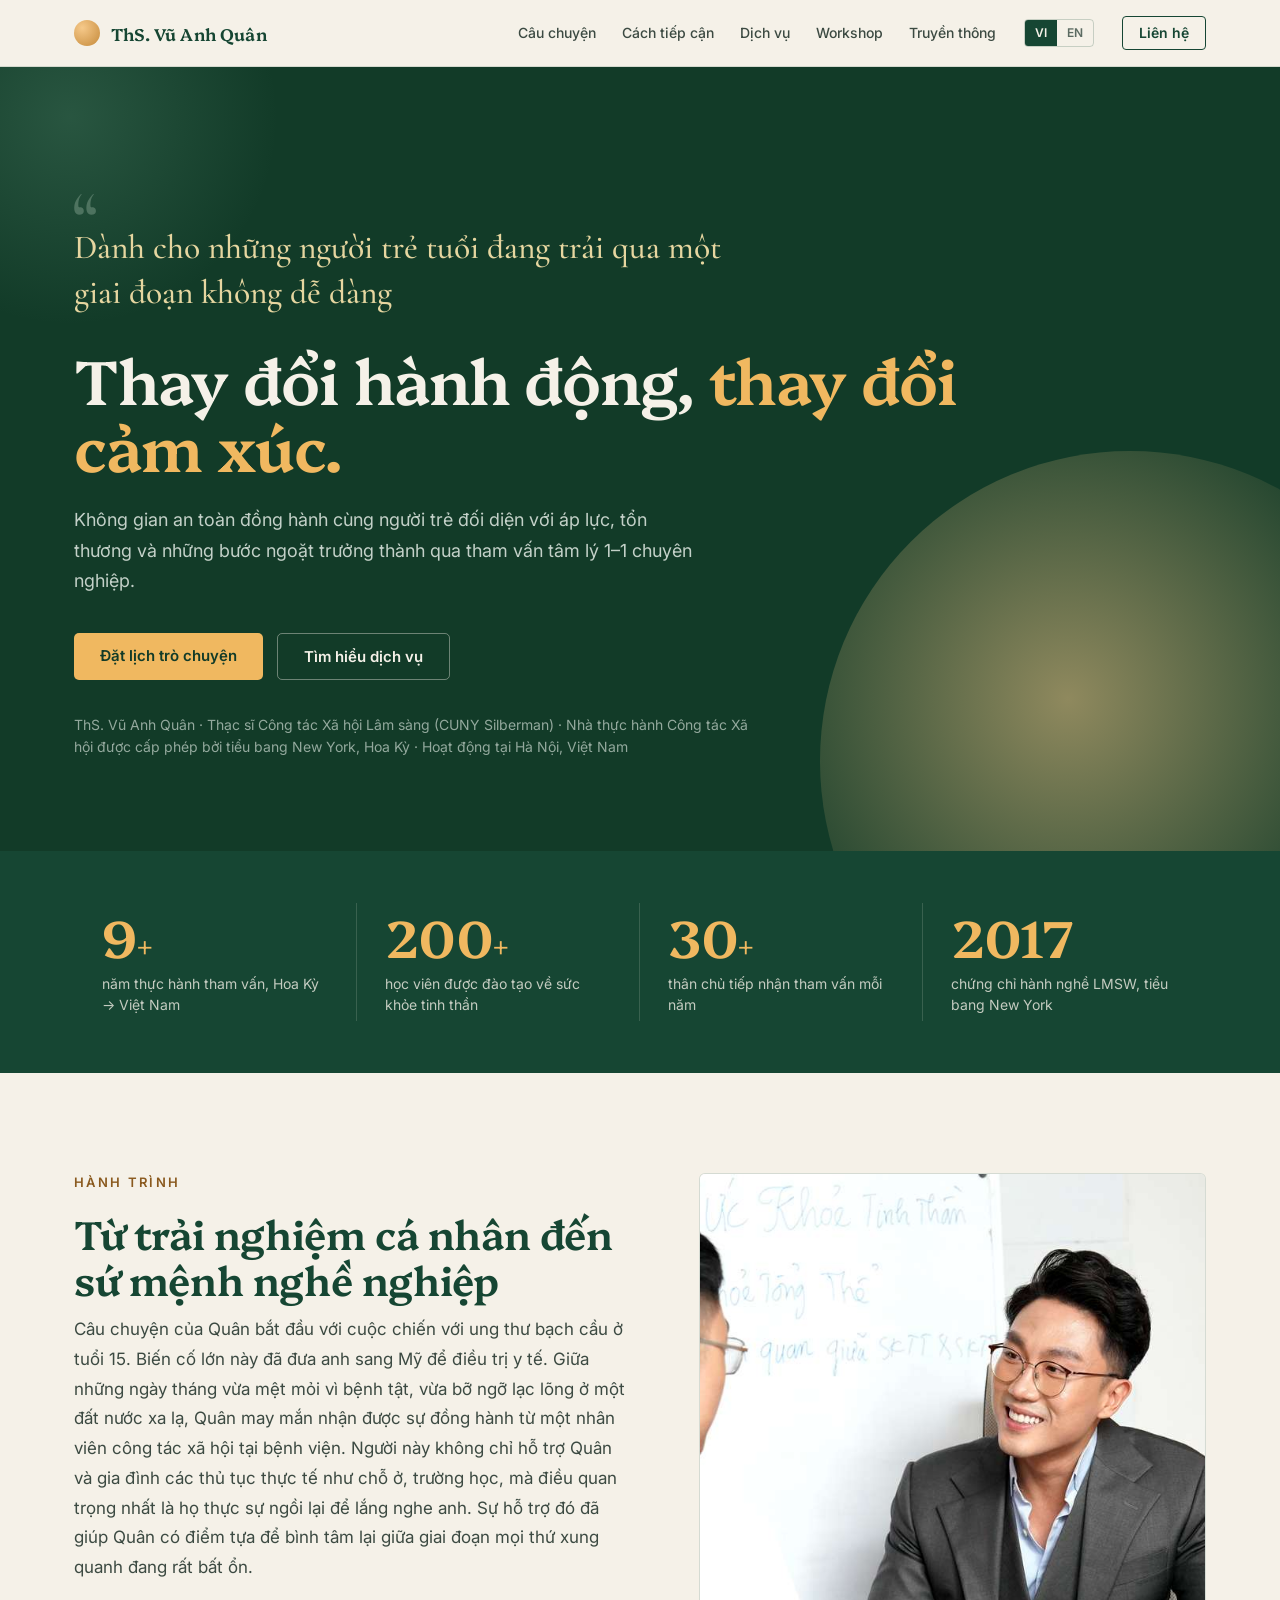
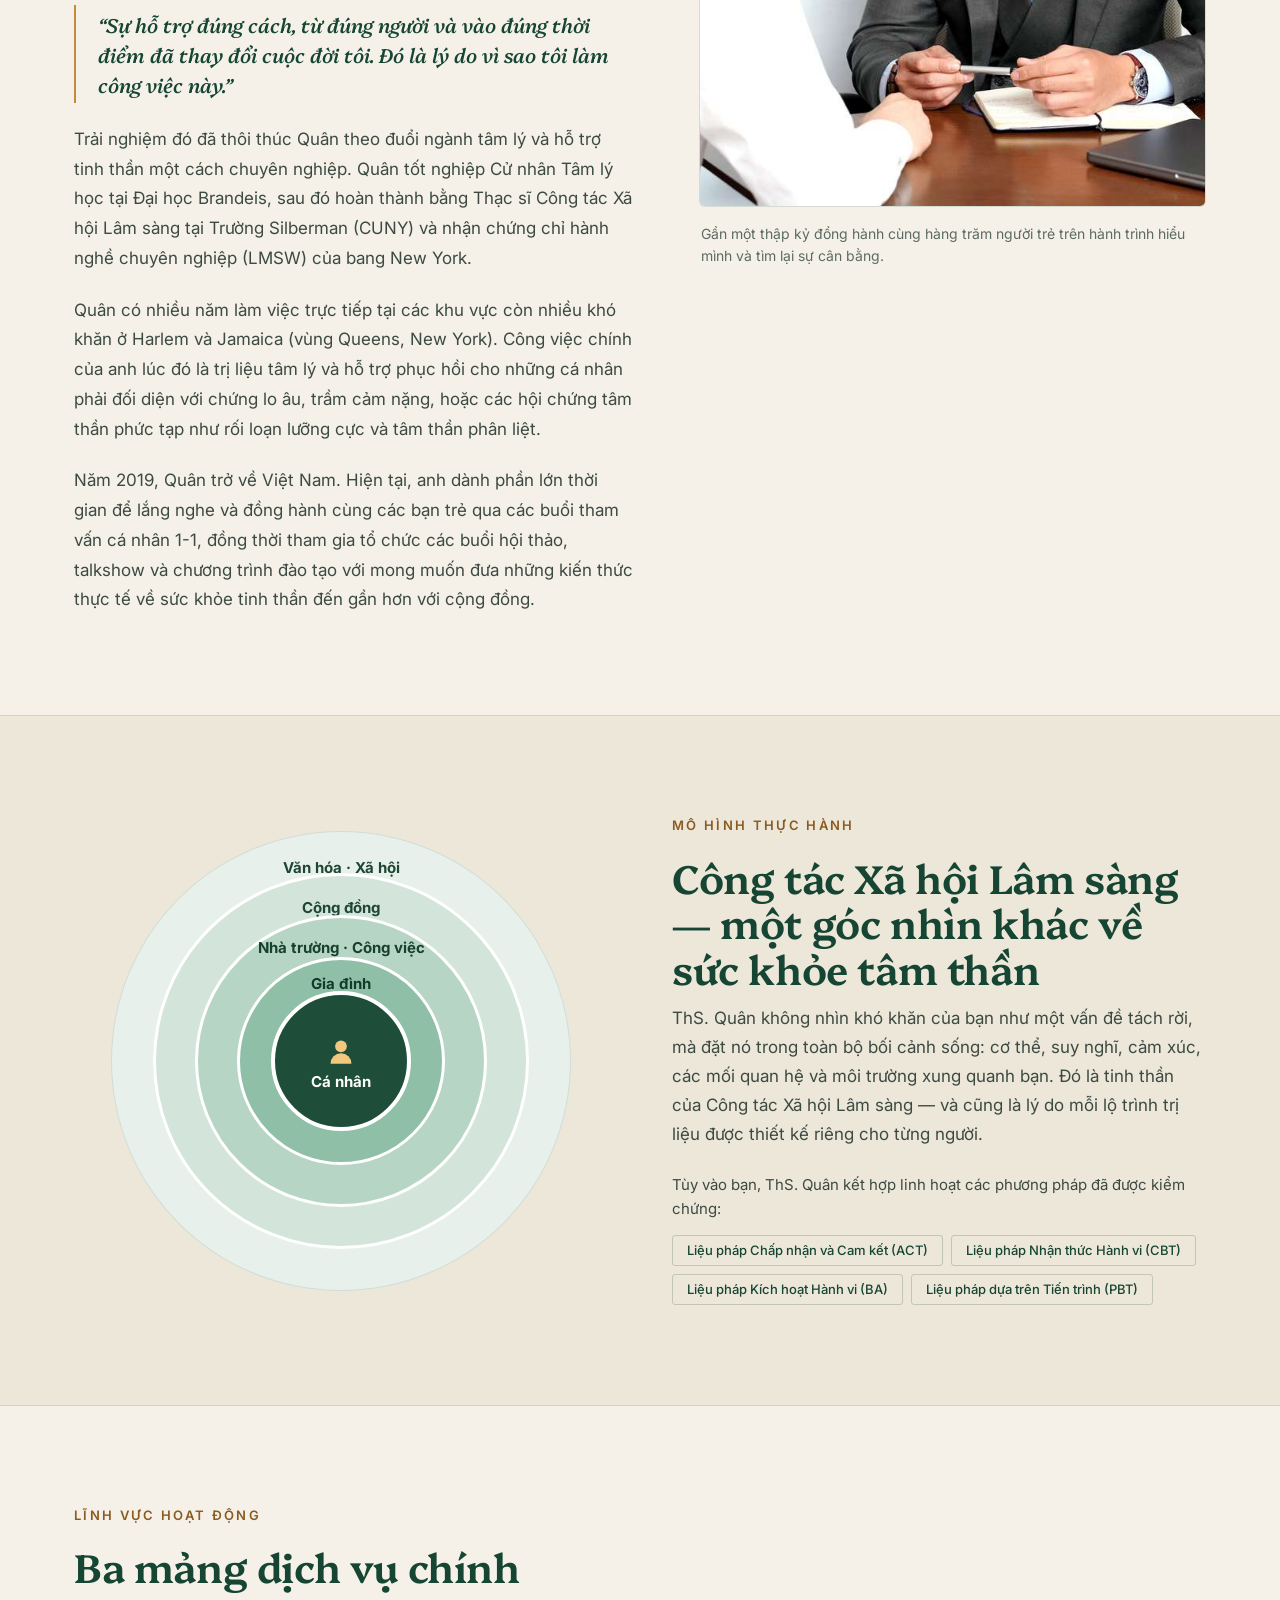
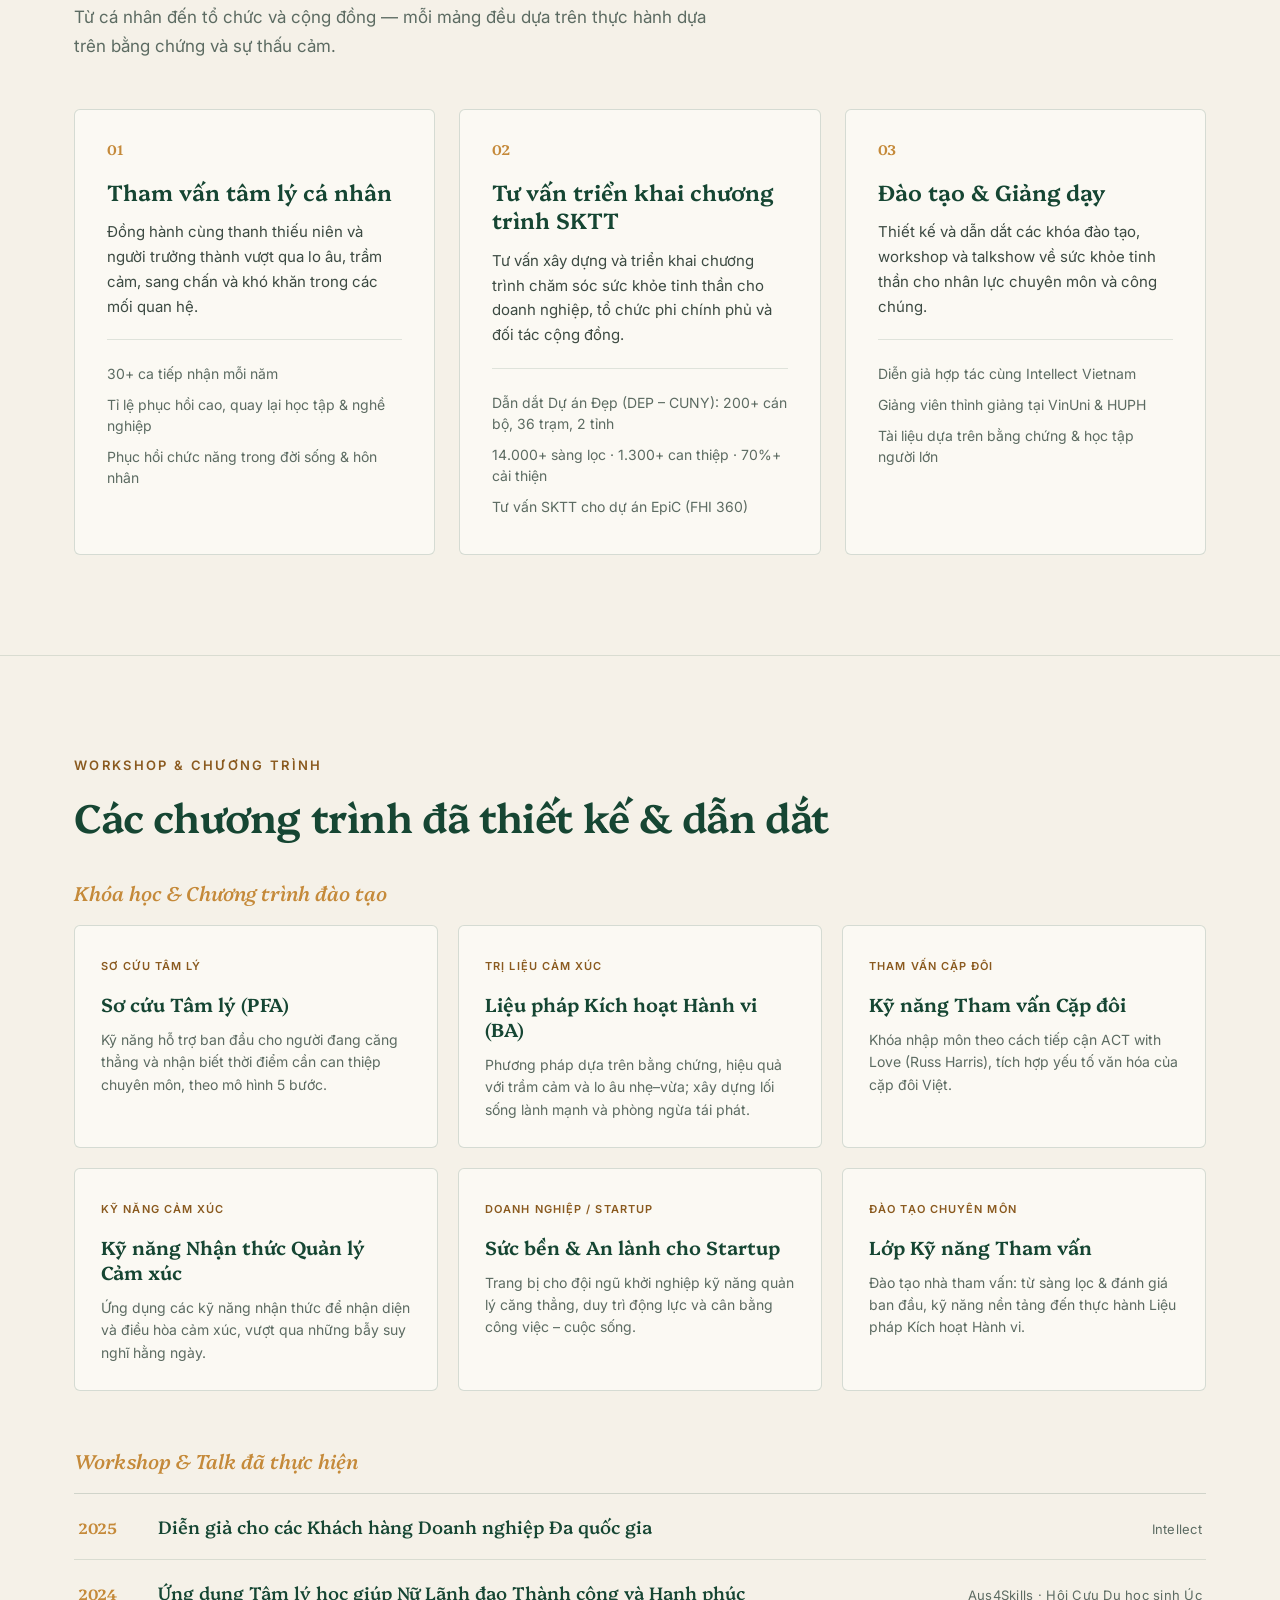
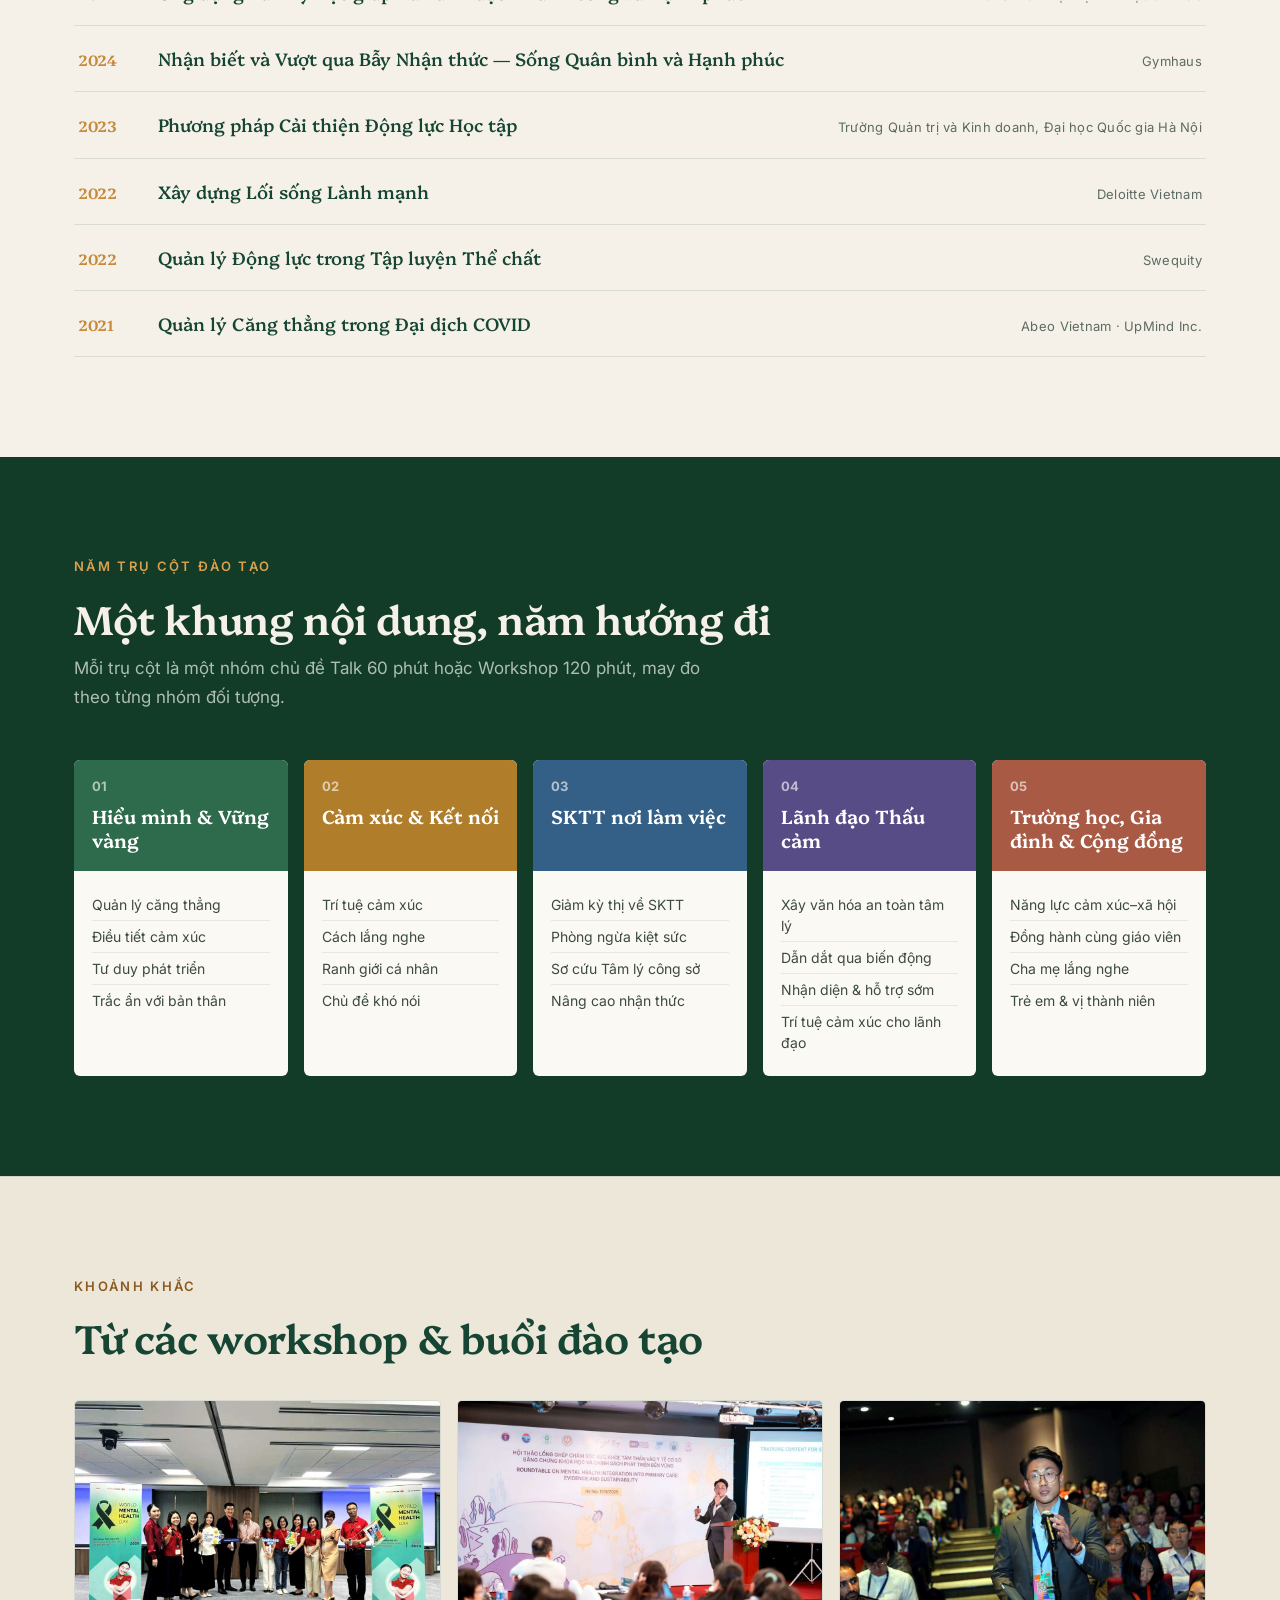
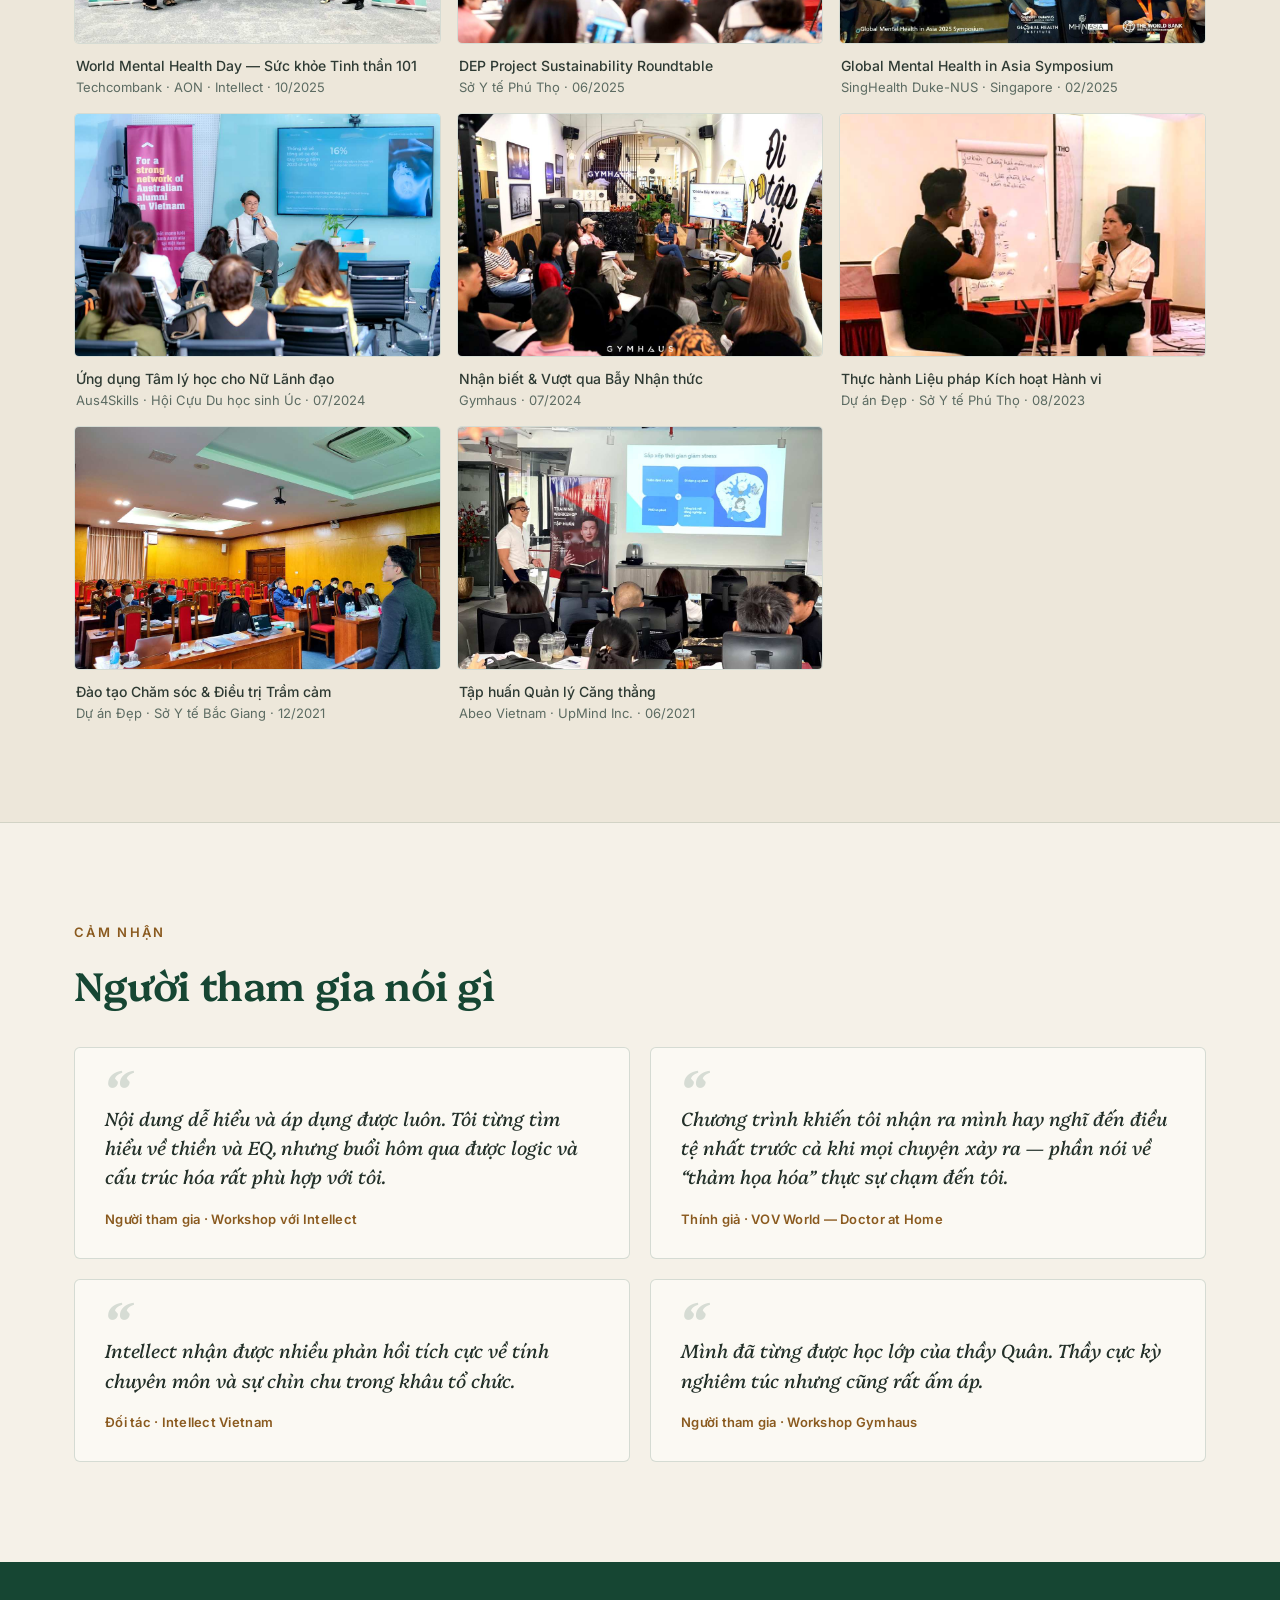
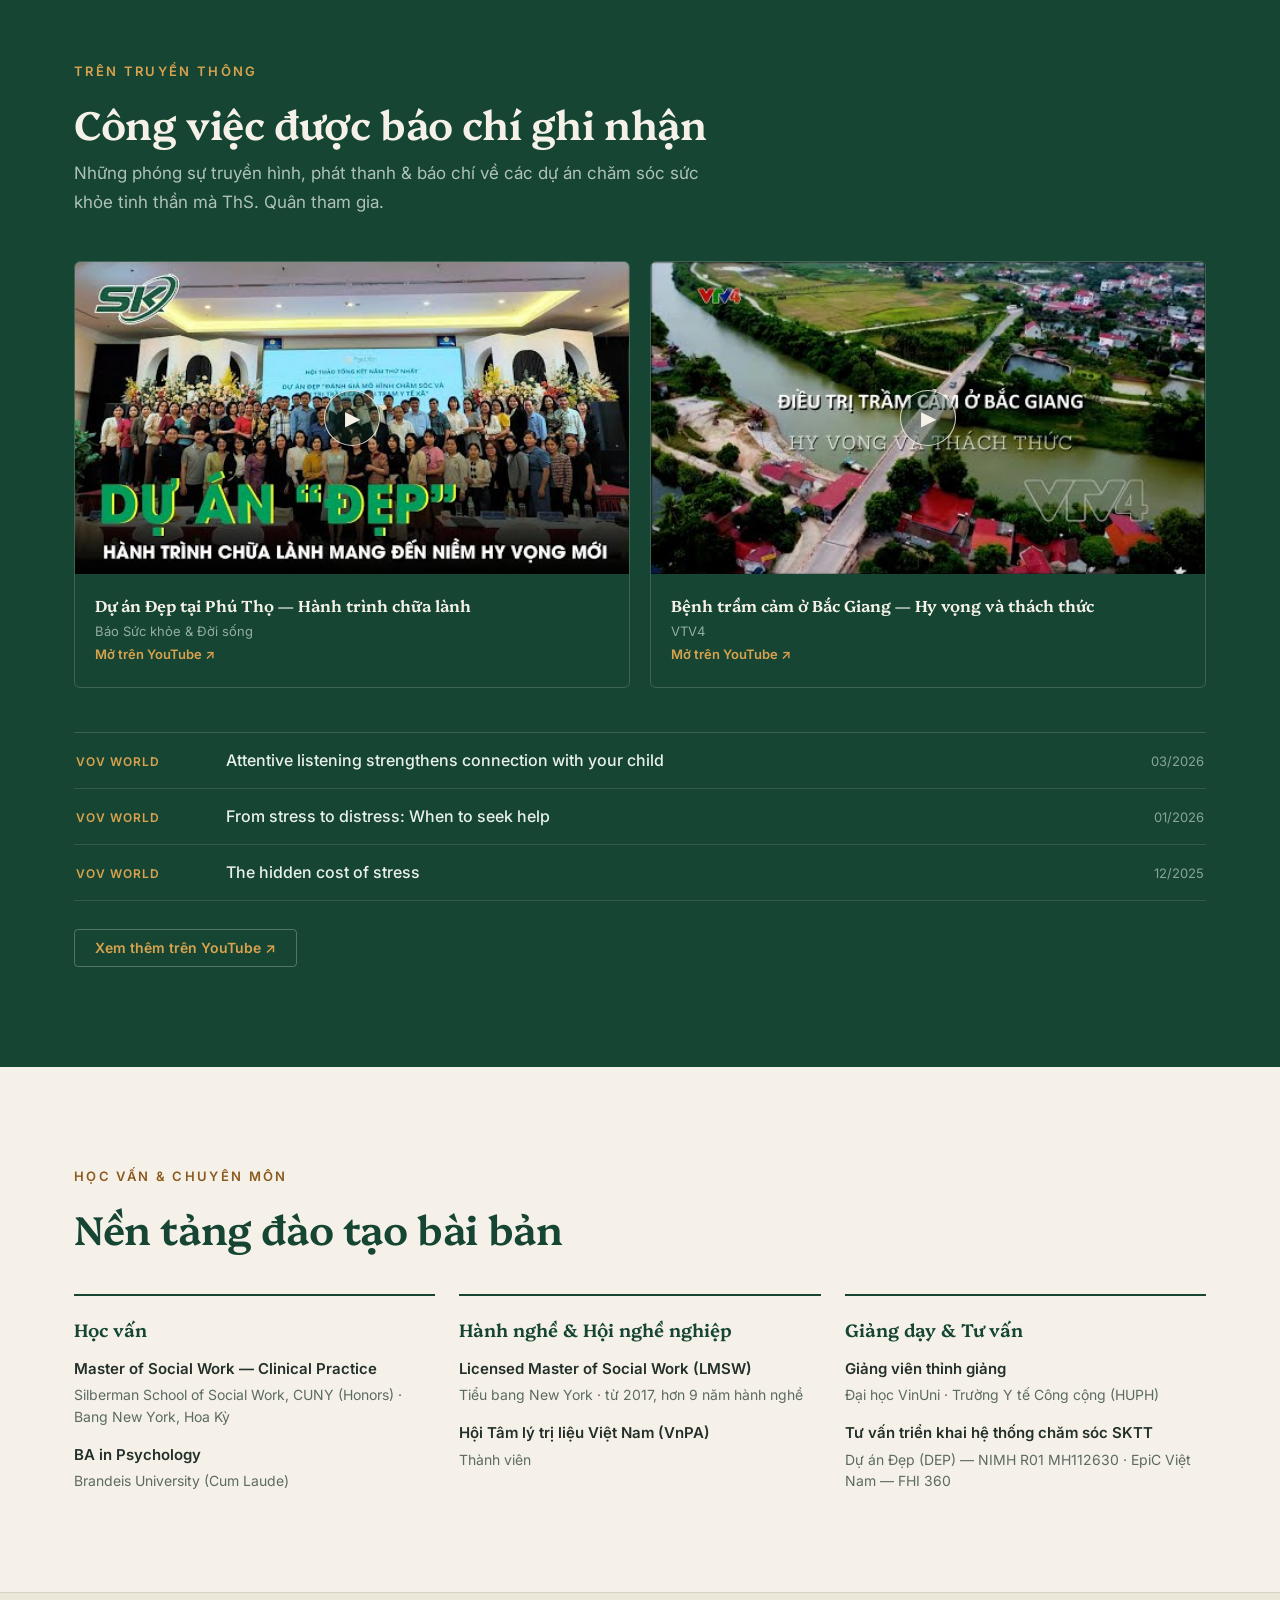
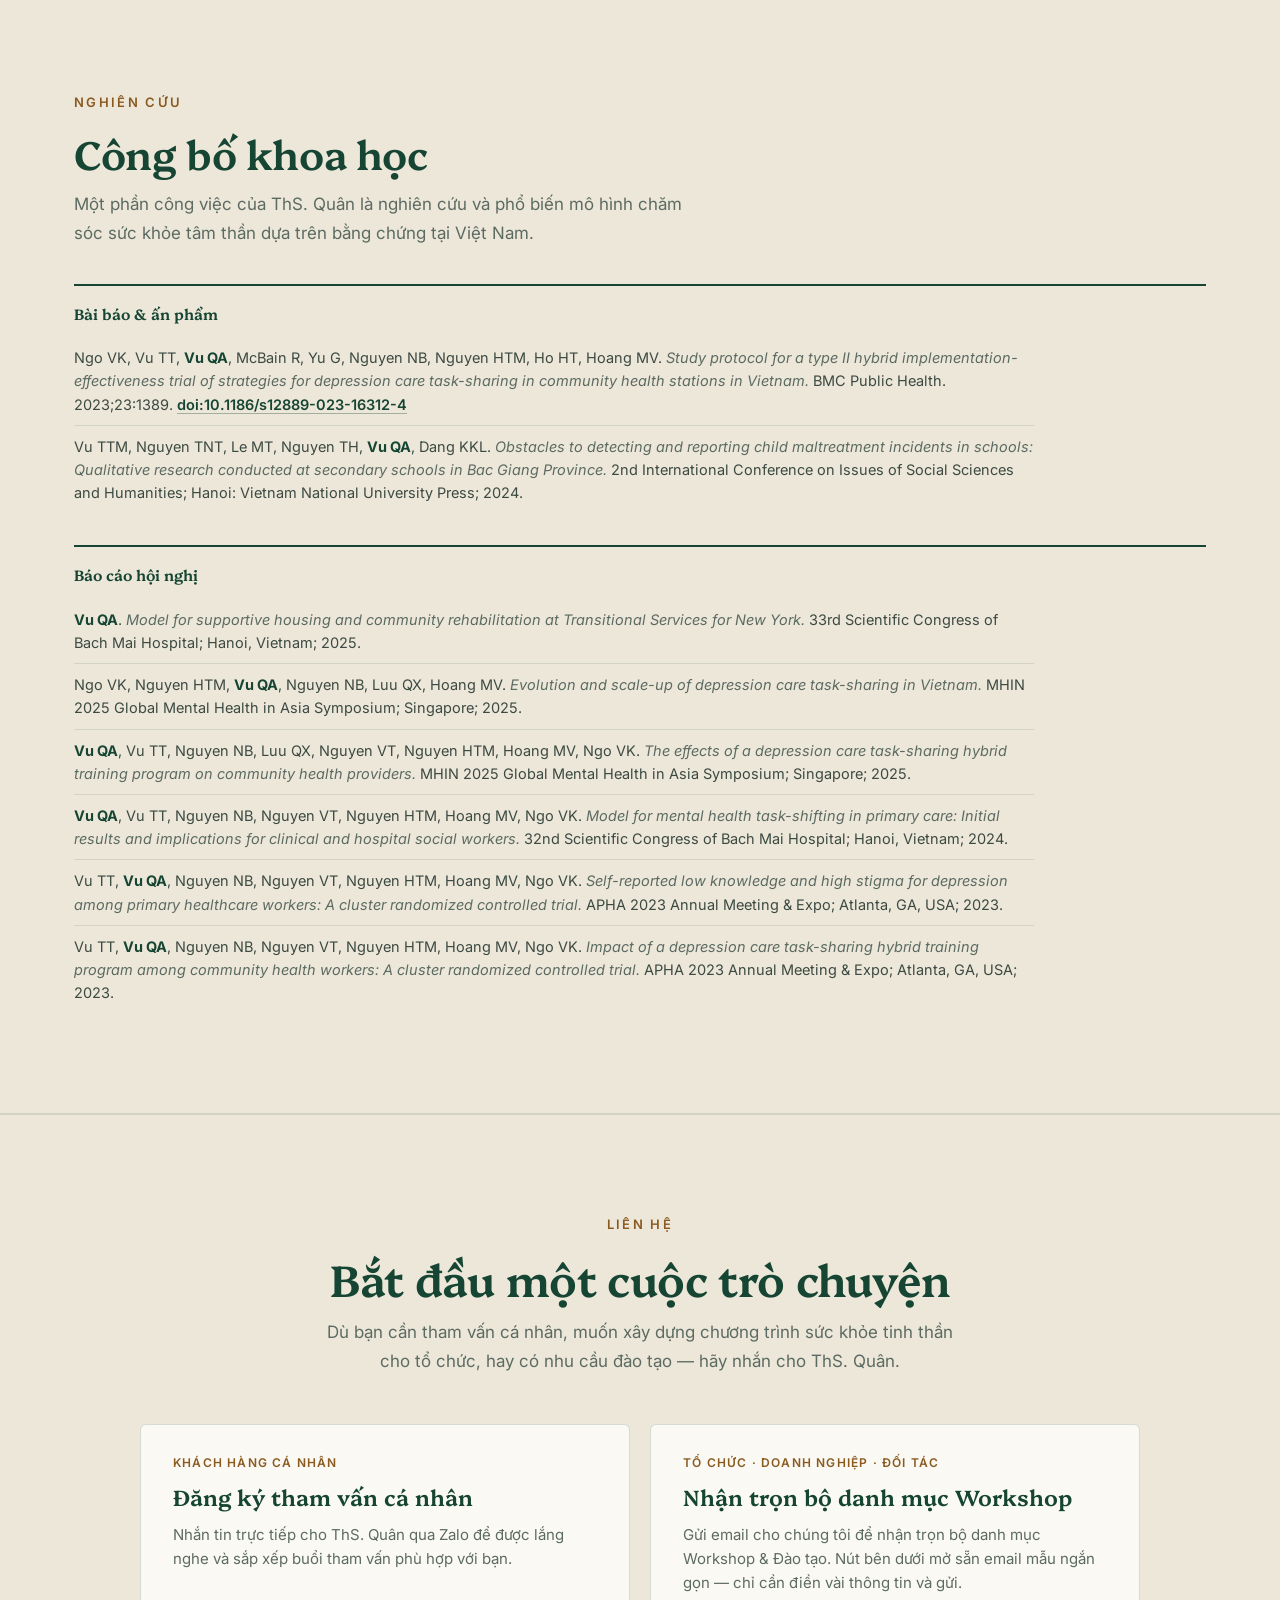
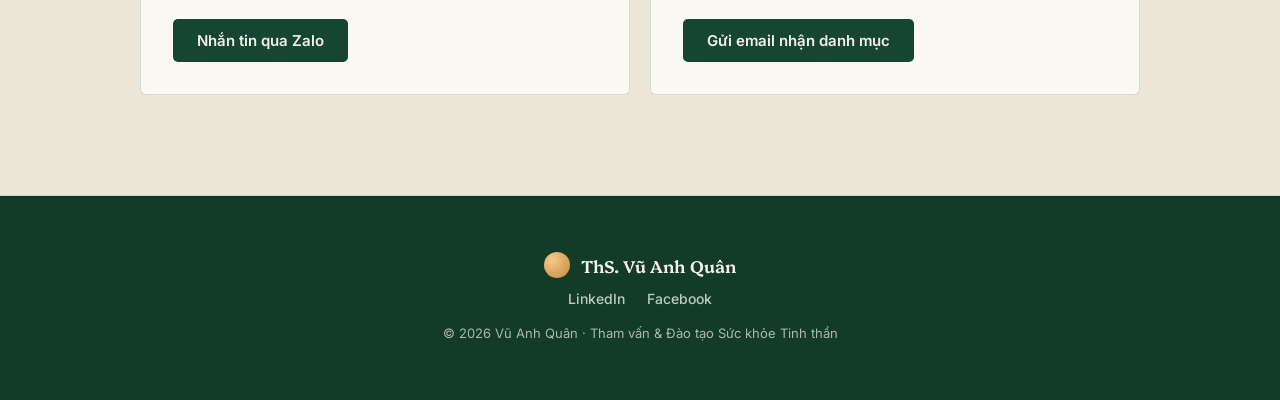
==== index.html @ 823fbc67 "Literary-calm hero quote (Cormorant) + testimonial quotes + equal pillars - Restyle hero opening lin" ====
<!DOCTYPE html>
<html lang="vi">
<head>
<meta charset="UTF-8" />
<meta name="viewport" content="width=device-width, initial-scale=1.0" />
<title>ThS. Vũ Anh Quân — Tham vấn & Đào tạo Sức khỏe Tinh thần</title>
<meta name="description" content="ThS. Vũ Anh Quân (Quan Anh Vu, MSW) — Nhà tham vấn tâm lý & chuyên gia đào tạo sức khỏe tinh thần. Tham vấn cá nhân, tư vấn triển khai chương trình, đào tạo & giảng dạy." />
<link rel="preconnect" href="https://fonts.googleapis.com" />
<link rel="preconnect" href="https://fonts.gstatic.com" crossorigin />
<link href="https://fonts.googleapis.com/css2?family=Cormorant+Garamond:ital,wght@0,400;0,500;0,600;1,400;1,500&family=Platypi:ital,wght@0,400;0,500;0,600;0,700;1,400;1,500;1,600;1,700&family=Inter:wght@400;500;600;700&display=swap" rel="stylesheet" />
<style>
  :root{
    --paper:#F5F1E8; --paper-alt:#EDE7DA; --card:#FBF9F3;
    --green-deep:#123B28; --green:#164633; --green-mid:#2E6A4C;
    --ink:#1E2A24; --ink-soft:#233029; --body:#3C4A42; --muted:#5C6B62;
    --gold:#C58A3A; --eyebrow:#8A5A1F; --gold-hero:#D9A24E; --gold-accent:#F0B860;
    --peach:#F6C98A;
    --line:rgba(16,66,46,.16); --line-soft:rgba(16,66,46,.12);
    --on-deep:#EAF1EB;
    --r:6px; --maxw:1180px;
  }
  *{box-sizing:border-box;margin:0;padding:0}
  html{scroll-behavior:smooth}
  body{font-family:Inter,-apple-system,BlinkMacSystemFont,'Segoe UI',sans-serif;background:var(--paper);color:var(--ink);
    line-height:1.6;-webkit-font-smoothing:antialiased}
  ::selection{background:var(--green);color:var(--paper)}
  a{color:inherit;text-decoration:none}
  img{display:block;max-width:100%}
  h1,h2,h3,h4,.serif{font-family:Platypi,Georgia,serif}
  .wrap{max-width:var(--maxw);margin:0 auto;padding:0 24px}
  .sec{padding:100px 0}
  .eyebrow{font:600 13px/1.5 Inter,sans-serif;letter-spacing:.18em;text-transform:uppercase;color:var(--eyebrow);margin:0 0 18px}
  .eyebrow.gold{color:var(--gold-hero)}
  .h2{font:600 40px/1.14 Platypi,Georgia,serif;color:var(--green);letter-spacing:-.01em;margin:0 0 14px}
  .h2.light{color:var(--paper)}
  .lead{font:400 17px/1.7 Inter,sans-serif;color:var(--muted);max-width:640px}
  .lead.on-deep{color:rgba(234,241,235,.72)}
  .bg-alt{background:var(--paper-alt);border-top:1px solid var(--line-soft);border-bottom:1px solid var(--line-soft)}
  .bg-deep{background:var(--green-deep);color:var(--on-deep)}
  .bg-green{background:var(--green);color:var(--paper)}

  /* NAV */
  header.nav{position:sticky;top:0;z-index:50;background:rgba(245,241,232,.86);backdrop-filter:blur(10px);
    border-bottom:1px solid rgba(16,66,46,.14)}
  .nav-inner{max-width:var(--maxw);margin:0 auto;padding:16px 24px;display:flex;align-items:center;gap:28px}
  .brand{display:flex;align-items:center;gap:11px;margin-right:auto}
  .brand .dot{width:26px;height:26px;border-radius:50%;background:radial-gradient(circle at 32% 30%,#F6C98A,#C58A3A);display:block;flex:0 0 auto}
  .brand span{font:600 17px/1 Platypi,Georgia,serif;color:var(--green);letter-spacing:.01em}
  .nav-links{display:flex;gap:26px;align-items:center}
  .nav-links a{font:500 14px/1 Inter,sans-serif;color:var(--body);transition:color .18s}
  .nav-links a:hover{color:var(--green)}
  .nav-links .mob-contact{display:none}
  .lang{display:flex;border:1px solid rgba(16,66,46,.2);border-radius:4px;overflow:hidden;font:600 12px/1 Inter,sans-serif}
  .lang button{border:0;background:transparent;cursor:pointer;padding:7px 10px;color:var(--muted);font:inherit}
  .lang button.active{background:var(--green);color:var(--paper)}
  .nav-cta{font:600 14px/1 Inter,sans-serif;color:var(--green);border:1px solid var(--green);padding:9px 16px;border-radius:4px;transition:background .18s,color .18s}
  .nav-cta:hover{background:var(--green);color:var(--paper)}
  .nav-toggle{display:none;background:none;border:0;cursor:pointer;padding:6px}
  .nav-toggle span{display:block;width:24px;height:2px;background:var(--green);margin:5px 0;border-radius:2px}

  /* HERO */
  .hero{position:relative;overflow:hidden;background:var(--green-deep);color:var(--on-deep)}
  .hero .orb1{position:absolute;right:-160px;bottom:-220px;width:620px;height:620px;border-radius:50%;
    background:radial-gradient(circle at 40% 40%,rgba(246,201,138,.55),rgba(246,201,138,0) 68%);pointer-events:none}
  .hero .orb2{position:absolute;left:-140px;top:-160px;width:420px;height:420px;border-radius:50%;
    background:radial-gradient(circle at 50% 50%,rgba(120,180,150,.22),rgba(120,180,150,0) 70%);pointer-events:none}
  .hero .inner{position:relative;max-width:var(--maxw);margin:0 auto;padding:104px 24px 92px}
  .hero .eyebrow{color:var(--gold-hero);margin-bottom:22px;max-width:640px}
  .hero-quote{position:relative;font-family:'Cormorant Garamond',Georgia,serif;font-weight:500;
    font-size:clamp(1.55rem,2.9vw,2.1rem);line-height:1.34;color:#E6D6A0;max-width:660px;margin:2px 0 30px;padding-top:52px}
  .hero-quote::before{content:"\201C";position:absolute;top:8px;left:-2px;font-family:'Cormorant Garamond',Georgia,serif;
    font-weight:600;font-size:74px;line-height:1;color:rgba(176,201,184,.32)}
  .hero h1{font:600 62px/1.08 Platypi,Georgia,serif;letter-spacing:-.015em;margin:0 0 26px;max-width:900px;color:var(--paper)}
  .hero h1 .accent{color:var(--gold-accent)}
  .hero .tag{font:400 18px/1.7 Inter,sans-serif;color:rgba(234,241,235,.82);margin:0 0 36px;max-width:620px}
  .cta-row{display:flex;gap:14px;flex-wrap:wrap}
  .btn{font:600 15px/1 Inter,sans-serif;padding:15px 26px;border-radius:5px;display:inline-block;transition:opacity .18s}
  .btn:hover{opacity:.9}
  .btn-primary{background:var(--gold-accent);color:var(--green-deep)}
  .btn-ghost{color:var(--paper);border:1px solid rgba(245,241,232,.4)}
  .hero-cred{font:400 14px/1.6 Inter,sans-serif;color:rgba(234,241,235,.6);margin:34px 0 0;max-width:680px}

  /* STAT BAND */
  .stat-grid{max-width:var(--maxw);margin:0 auto;padding:52px 24px;display:grid;grid-template-columns:repeat(4,1fr)}
  .stat{padding:6px 28px;border-right:1px solid rgba(245,241,232,.16)}
  .stat:last-child{border-right:0}
  .stat .num{font:600 52px/1 Platypi,Georgia,serif;color:var(--gold-accent)}
  .stat .num sup{font-size:30px;vertical-align:baseline;line-height:1}
  .stat .lbl{font:400 14px/1.5 Inter,sans-serif;color:rgba(245,241,232,.78);margin-top:12px}

  /* STORY */
  .story-grid{max-width:var(--maxw);margin:0 auto;display:grid;grid-template-columns:1.05fr .95fr;gap:64px;align-items:start}
  .story p.body{font:400 17px/1.75 Inter,sans-serif;color:var(--body);margin:0 0 22px}
  .story .pull{margin:0 0 22px;padding:4px 0 4px 22px;border-left:2px solid var(--gold);
    font:italic 500 20px/1.5 Platypi,Georgia,serif;color:var(--green)}
  .story .portrait{aspect-ratio:4/5;border:1px solid var(--line);border-radius:var(--r);overflow:hidden;background:var(--card)}
  .story .portrait img{width:100%;height:100%;object-fit:cover}
  .story .pcap{font:400 14px/1.6 Inter,sans-serif;color:var(--muted);margin:16px 2px 0}

  /* APPROACH */
  .appr-grid{max-width:var(--maxw);margin:0 auto;display:grid;grid-template-columns:1fr 1fr;gap:64px;align-items:center}
  .diagram-wrap{display:flex;justify-content:center}
  .diagram{position:relative;width:460px;height:460px;border-radius:50%;background:#E7F0EA;border:1px solid rgba(16,66,46,.10)}
  .diagram .rl{position:absolute;left:50%;transform:translateX(-50%);white-space:nowrap;font:700 15px/1 Inter,sans-serif;color:#1E4635}
  .ring{position:absolute;left:50%;top:50%;transform:translate(-50%,-50%);border-radius:50%;border:3px solid #fff}
  .r5>.rl{top:28px}
  .r4{width:376px;height:376px;background:#D3E4DA}
  .r4>.rl{top:24px}
  .r3{width:292px;height:292px;background:#B7D5C4}
  .r3>.rl{top:22px;color:#17402F}
  .r2{width:208px;height:208px;background:#8FBFA6}
  .r2>.rl{top:16px;color:#123B28}
  .r1{width:140px;height:140px;background:#1E4E3A;border:4px solid #fff;display:flex;flex-direction:column;align-items:center;justify-content:center;gap:3px}
  .r1 .person{width:38px;height:38px;flex:0 0 auto}
  .r1 .rl-c{color:#fff;font:700 15px/1 Inter,sans-serif}
  .mod-intro{font:400 15px/1.6 Inter,sans-serif;color:var(--body);margin:24px 0 0}
  .modality{display:flex;flex-wrap:wrap;gap:8px;margin-top:14px}
  .modality span{font:500 13px/1 Inter,sans-serif;color:var(--green);border:1px solid rgba(16,66,46,.2);padding:8px 14px;border-radius:3px}

  /* SERVICES */
  .cols3{display:grid;grid-template-columns:repeat(3,1fr);gap:24px}
  .card{border:1px solid var(--line);border-radius:var(--r);padding:32px;background:var(--card)}
  .card .no{font:600 14px/1 Platypi,Georgia,serif;color:var(--gold);margin-bottom:22px}
  .card h3{font:600 22px/1.3 Platypi,Georgia,serif;color:var(--green);margin:0 0 14px}
  .card p{font:400 15px/1.65 Inter,sans-serif;color:var(--body);margin:0 0 20px}
  .card ul{list-style:none;padding:18px 0 0;border-top:1px solid var(--line-soft)}
  .card ul li{font:400 14px/1.5 Inter,sans-serif;color:var(--muted);padding:5px 0}

  /* PILLARS */
  .pillars{display:grid;grid-template-columns:repeat(5,1fr);gap:16px}
  .pillar{background:var(--card);border-radius:var(--r);overflow:hidden;display:flex;flex-direction:column}
  .pillar .band{padding:20px 18px 18px;color:#fff}
  .pillar .band .no{font:700 13px/1 Inter,sans-serif;color:rgba(255,255,255,.62);margin-bottom:12px}
  .pillar .band h3{font:600 19px/1.25 Platypi,Georgia,serif;color:#fff;margin:0;min-height:2.5em}
  .pillar ul{list-style:none;padding:18px;flex:1}
  .pillar ul li{font:400 14px/1.5 Inter,sans-serif;color:var(--body);padding:5px 0;border-bottom:1px solid rgba(16,66,46,.09)}
  .pillar ul li:last-child{border-bottom:0}

  /* PROGRAMS */
  .prog-sub{font:italic 500 20px/1.3 Platypi,Georgia,serif;color:var(--gold);margin:0 0 20px}
  .prog-cards{display:grid;grid-template-columns:repeat(3,1fr);gap:20px;margin-bottom:56px}
  .prog-card{border:1px solid var(--line);border-radius:var(--r);padding:26px;background:var(--card)}
  .prog-card .tag{font:600 11px/1 Inter,sans-serif;letter-spacing:.1em;text-transform:uppercase;color:var(--eyebrow)}
  .prog-card h4{font:600 19px/1.32 Platypi,Georgia,serif;color:var(--green);margin:14px 0 12px}
  .prog-card p{font:400 14px/1.6 Inter,sans-serif;color:var(--muted);margin:0}
  .event-list{border-top:1px solid var(--line)}
  .event{display:flex;gap:28px;align-items:baseline;padding:20px 4px;border-bottom:1px solid var(--line-soft);flex-wrap:wrap}
  .event .yr{font:600 15px/1 Platypi,Georgia,serif;color:var(--gold);min-width:52px}
  .event .ti{font:500 18px/1.4 Platypi,Georgia,serif;color:var(--green)}
  .event .org{font:400 13px/1.4 Inter,sans-serif;color:var(--muted);margin-left:auto;white-space:nowrap;letter-spacing:.02em}
  @media(max-width:680px){.event .org{margin-left:80px;white-space:normal}}

  /* GALLERY */
  .gal-grid{display:grid;grid-template-columns:repeat(3,1fr);gap:16px}
  .gal figure{margin:0}
  .gal .ph{aspect-ratio:3/2;border:1px solid var(--line);border-radius:5px;overflow:hidden;background:var(--card)}
  .gal .ph img{width:100%;height:100%;object-fit:cover}
  .gal figcaption{font:500 14px/1.45 Inter,sans-serif;color:#2E3A33;margin:12px 2px 2px}
  .gal .org{font:400 13px/1.4 Inter,sans-serif;color:var(--muted);margin:0 2px}

  /* TESTIMONIALS */
  .tgrid{display:grid;grid-template-columns:1fr 1fr;gap:20px}
  .tcard{position:relative;margin:0;border:1px solid var(--line);border-radius:var(--r);padding:28px 30px 30px;background:var(--card)}
  .tcard::before{content:"\201C";position:absolute;top:12px;left:28px;font:italic 700 54px/1 Platypi,Georgia,serif;color:rgba(22,70,51,.16)}
  .tcard p{position:relative;font:italic 400 19px/1.55 Platypi,Georgia,serif;color:var(--ink-soft);margin:28px 0 18px}
  .tcard footer{font:600 13px/1.4 Inter,sans-serif;color:var(--eyebrow);letter-spacing:.02em}

  /* MEDIA */
  .media-grid{display:grid;grid-template-columns:1fr 1fr;gap:20px;margin-bottom:44px}
  .yt-card{border:1px solid rgba(245,241,232,.18);border-radius:var(--r);overflow:hidden}
  .yt-facade{position:relative;display:block;width:100%;aspect-ratio:16/9;border:0;padding:0;margin:0;cursor:pointer;background:#0d2c1e;overflow:hidden}
  .yt-facade img{width:100%;height:100%;object-fit:cover}
  .yt-play{position:absolute;inset:0;display:flex;align-items:center;justify-content:center}
  .yt-play span{width:56px;height:56px;border-radius:50%;border:1.5px solid rgba(245,241,232,.85);display:flex;align-items:center;justify-content:center;color:#F5F1E8;font-size:20px;background:rgba(18,59,40,.35)}
  .yt-card iframe{display:block;width:100%;aspect-ratio:16/9;border:0}
  .yt-meta{padding:20px}
  .yt-meta .ti{font:600 16px/1.4 Platypi,Georgia,serif;color:var(--paper)}
  .yt-meta .src{font:400 13px/1.4 Inter,sans-serif;color:rgba(234,241,235,.6);margin-top:6px}
  .yt-meta .watch{display:inline-block;margin-top:8px;font:600 13px/1 Inter,sans-serif;color:var(--gold-hero)}
  .vov-list{border-top:1px solid rgba(245,241,232,.16)}
  .vov{display:flex;gap:20px;align-items:baseline;padding:16px 2px;border-bottom:1px solid rgba(245,241,232,.12);transition:background .15s}
  .vov:hover{background:rgba(245,241,232,.04)}
  .vov .out{font:600 12px/1 Inter,sans-serif;letter-spacing:.08em;color:var(--gold-hero);min-width:130px}
  .vov .ti{font:500 16px/1.45 Inter,sans-serif;color:var(--on-deep)}
  .vov .dt{font:400 13px/1 Inter,sans-serif;color:rgba(234,241,235,.55);margin-left:auto;white-space:nowrap}
  .media-more{margin-top:28px}
  .media-more a{font:600 14px/1 Inter,sans-serif;color:var(--gold-hero);border:1px solid rgba(245,241,232,.28);padding:11px 20px;border-radius:4px;display:inline-block}

  /* CREDENTIALS + PUBLICATIONS */
  .cred{border-top:2px solid var(--green);padding-top:22px}
  .cred h3{font:600 18px/1.3 Platypi,Georgia,serif;color:var(--green);margin:0 0 16px}
  .cred .k{font:600 15px/1.5 Inter,sans-serif;color:var(--ink-soft);margin:0 0 4px}
  .cred .v{font:400 14px/1.55 Inter,sans-serif;color:var(--muted);margin:0 0 16px}
  .cred .v:last-child{margin-bottom:0}
  .pub-sub{font:600 15px/1.3 Platypi,Georgia,serif;color:var(--green);border-top:2px solid var(--green);padding-top:18px;margin:0 0 14px}
  .pub-list{list-style:none;max-width:960px}
  .pub-list li{font:400 14.5px/1.6 Inter,sans-serif;color:var(--body);padding:9px 0;border-bottom:1px solid var(--line-soft)}
  .pub-list li:last-child{border-bottom:0}
  .pub-list b{color:var(--green)}
  .pub-list i{color:var(--muted)}
  .pub-list a{color:var(--green);font-weight:600;border-bottom:1px solid rgba(22,70,51,.35)}

  /* CONTACT */
  .contact-inner{max-width:1000px;margin:0 auto;text-align:center}
  .contact h2{font:600 44px/1.12 Platypi,Georgia,serif;color:var(--green);letter-spacing:-.015em;margin:0 0 16px}
  .contact .lead{margin:0 auto 48px}
  .ccards{display:grid;grid-template-columns:1fr 1fr;gap:20px;text-align:left}
  .ccard{border:1px solid var(--line);border-radius:var(--r);padding:32px;background:var(--card);display:flex;flex-direction:column}
  .ccard .tag{font:600 12px/1 Inter,sans-serif;letter-spacing:.1em;text-transform:uppercase;color:var(--eyebrow);margin:0 0 14px}
  .ccard h3{font:600 22px/1.3 Platypi,Georgia,serif;color:var(--green);margin:0 0 12px}
  .ccard p{font:400 15px/1.6 Inter,sans-serif;color:var(--muted);margin:0 0 24px}
  .ccard .grow{flex:1}
  .btn-mail{display:inline-block;font:600 15px/1 Inter,sans-serif;background:var(--green);color:var(--paper);padding:14px 24px;border-radius:5px;transition:background .18s;align-self:flex-start}
  .btn-mail:hover{background:var(--green-deep)}

  /* FOOTER */
  footer.ft{background:var(--green-deep);color:rgba(234,241,235,.7);padding:56px 24px;text-align:center}
  footer.ft .brand{justify-content:center;margin:0 0 14px}
  footer.ft .brand span{color:var(--paper)}
  footer.ft .fsoc{display:flex;gap:22px;justify-content:center;margin-bottom:18px;font:500 14px/1 Inter,sans-serif}
  footer.ft .fsoc a{color:rgba(234,241,235,.8)}
  footer.ft .fsoc a:hover{color:var(--paper)}
  footer.ft .cp{font:400 13px/1.5 Inter,sans-serif;margin:0}

  /* RESPONSIVE */
  @media(max-width:980px){
    .sec{padding:80px 0}
    .hero h1{font-size:48px}
    .story-grid,.appr-grid{grid-template-columns:1fr;gap:40px}
    .story .portrait{order:-1;max-width:420px}
    .cols3{grid-template-columns:1fr 1fr}
    .pillars{grid-template-columns:repeat(2,1fr)}
    .prog-cards{grid-template-columns:1fr 1fr}
    .stat-grid{grid-template-columns:repeat(2,1fr);gap:24px 0}
    .stat{border-bottom:1px solid rgba(245,241,232,.16)}
    .stat:nth-child(2){border-right:0}
    .media-grid,.tgrid,.ccards{grid-template-columns:1fr}
    .cred-grid{grid-template-columns:1fr;gap:32px}
  }
  @media(max-width:680px){
    .sec{padding:64px 0}
    .hero h1{font-size:38px}
    .contact h2{font-size:34px}
    .nav-links{position:absolute;top:64px;left:0;right:0;background:var(--paper);flex-direction:column;
      align-items:flex-start;gap:0;padding:8px 24px 18px;border-bottom:1px solid var(--line);display:none}
    .nav-links.open{display:flex}
    .nav-links a{padding:11px 0;width:100%}
    .nav-toggle{display:block}
    .nav-cta{display:none}
    .nav-links .mob-contact{display:block}
    .cols3,.pillars,.prog-cards,.gal-grid{grid-template-columns:1fr}
    .gal-grid{grid-template-columns:1fr 1fr}
    .stat-grid{grid-template-columns:1fr}
    .stat{border-right:0}
    .diagram{width:300px;height:300px}
    .r4{width:245px;height:245px}.r3{width:190px;height:190px}.r2{width:135px;height:135px}.r1{width:96px;height:96px}
    .diagram .rl{font-size:12px}
    .r5>.rl{top:12px}.r4>.rl{top:10px}.r3>.rl{top:9px}.r2>.rl{top:8px}
    .r1 .person{width:28px;height:28px}
  }
</style>
</head>
<body>

<!-- ============ NAV ============ -->
<header class="nav">
  <div class="nav-inner">
    <a href="#top" class="brand" aria-label="ThS. Vũ Anh Quân">
      <span class="dot"></span>
      <span data-vi="ThS. Vũ Anh Quân" data-en="Quan Anh Vu, MSW">ThS. Vũ Anh Quân</span>
    </a>
    <nav class="nav-links" id="navLinks">
      <a href="#story" data-vi="Câu chuyện" data-en="My Story">Câu chuyện</a>
      <a href="#approach" data-vi="Cách tiếp cận" data-en="My Approach">Cách tiếp cận</a>
      <a href="#services" data-vi="Dịch vụ" data-en="My Services">Dịch vụ</a>
      <a href="#programs" data-vi="Workshop" data-en="My Workshops">Workshop</a>
      <a href="#media" data-vi="Truyền thông" data-en="Media">Truyền thông</a>
      <a href="#contact" class="mob-contact" data-vi="Liên hệ" data-en="Contact me">Liên hệ</a>
    </nav>
    <div class="lang" role="group" aria-label="Language">
      <button data-lang="vi" class="active">VI</button>
      <button data-lang="en">EN</button>
    </div>
    <a href="#contact" class="nav-cta" data-vi="Liên hệ" data-en="Contact me">Liên hệ</a>
    <button class="nav-toggle" id="navToggle" aria-label="Menu"><span></span><span></span><span></span></button>
  </div>
</header>

<!-- ============ HERO ============ -->
<section class="hero" id="top">
  <div class="orb1"></div><div class="orb2"></div>
  <div class="inner">
    <p class="hero-quote" data-vi="Dành cho những người trẻ tuổi đang trải qua một giai đoạn không dễ dàng" data-en="For young people going through a hard chapter">Dành cho những người trẻ tuổi đang trải qua một giai đoạn không dễ dàng</p>
    <h1 data-vi="Thay đổi hành động, <span class='accent'>thay đổi cảm xúc.</span>" data-en="Act Different, <span class='accent'>Feel Different.</span>">Thay đổi hành động, <span class="accent">thay đổi cảm xúc.</span></h1>
    <p class="tag" data-vi="Không gian an toàn đồng hành cùng người trẻ đối diện với áp lực, tổn thương và những bước ngoặt trưởng thành qua tham vấn tâm lý 1–1 chuyên nghiệp." data-en="A safe space guiding young adults through pressure, healing, and life transitions with professional 1-on-1 clinical counseling.">Không gian an toàn đồng hành cùng người trẻ đối diện với áp lực, tổn thương và những bước ngoặt trưởng thành qua tham vấn tâm lý 1–1 chuyên nghiệp.</p>
    <div class="cta-row">
      <a href="#contact" class="btn btn-primary" data-vi="Đặt lịch trò chuyện" data-en="Book a conversation">Đặt lịch trò chuyện</a>
      <a href="#services" class="btn btn-ghost" data-vi="Tìm hiểu dịch vụ" data-en="Explore services">Tìm hiểu dịch vụ</a>
    </div>
    <p class="hero-cred" data-vi="ThS. Vũ Anh Quân · Thạc sĩ Công tác Xã hội Lâm sàng (CUNY Silberman) · Nhà thực hành Công tác Xã hội được cấp phép bởi tiểu bang New York, Hoa Kỳ · Hoạt động tại Hà Nội, Việt Nam" data-en="Quan Anh Vu, MSW · Master of Social Work, Clinical Practice (CUNY Silberman) · LMSW, New York, USA · Currently practicing in Hanoi, Vietnam">ThS. Vũ Anh Quân · Thạc sĩ Công tác Xã hội Lâm sàng (CUNY Silberman) · Nhà thực hành Công tác Xã hội được cấp phép bởi tiểu bang New York, Hoa Kỳ · Hoạt động tại Hà Nội, Việt Nam</p>
  </div>
</section>

<!-- ============ STAT BAND ============ -->
<section class="bg-green">
  <div class="stat-grid">
    <div class="stat"><div class="num">9<sup>+</sup></div><div class="lbl" data-vi="năm thực hành tham vấn, Hoa Kỳ → Việt Nam" data-en="years of counseling practice, USA → Vietnam">năm thực hành tham vấn, Hoa Kỳ → Việt Nam</div></div>
    <div class="stat"><div class="num">200<sup>+</sup></div><div class="lbl" data-vi="học viên được đào tạo về sức khỏe tinh thần" data-en="practitioners trained in mental health">học viên được đào tạo về sức khỏe tinh thần</div></div>
    <div class="stat"><div class="num">30<sup>+</sup></div><div class="lbl" data-vi="thân chủ tiếp nhận tham vấn mỗi năm" data-en="clients received in counseling each year">thân chủ tiếp nhận tham vấn mỗi năm</div></div>
    <div class="stat"><div class="num">2017</div><div class="lbl" data-vi="chứng chỉ hành nghề LMSW, tiểu bang New York" data-en="LMSW license, State of New York">chứng chỉ hành nghề LMSW, tiểu bang New York</div></div>
  </div>
</section>

<!-- ============ STORY ============ -->
<section class="sec story" id="story">
  <div class="story-grid wrap">
    <div>
      <p class="eyebrow" data-vi="Hành trình" data-en="The journey">Hành trình</p>
      <h2 class="h2" data-vi="Từ trải nghiệm cá nhân đến sứ mệnh nghề nghiệp" data-en="From personal experience to a professional calling">Từ trải nghiệm cá nhân đến sứ mệnh nghề nghiệp</h2>
      <p class="body" data-vi="Câu chuyện của Quân bắt đầu với cuộc chiến với ung thư bạch cầu ở tuổi 15. Biến cố lớn này đã đưa anh sang Mỹ để điều trị y tế. Giữa những ngày tháng vừa mệt mỏi vì bệnh tật, vừa bỡ ngỡ lạc lõng ở một đất nước xa lạ, Quân may mắn nhận được sự đồng hành từ một nhân viên công tác xã hội tại bệnh viện. Người này không chỉ hỗ trợ Quân và gia đình các thủ tục thực tế như chỗ ở, trường học, mà điều quan trọng nhất là họ thực sự ngồi lại để lắng nghe anh. Sự hỗ trợ đó đã giúp Quân có điểm tựa để bình tâm lại giữa giai đoạn mọi thứ xung quanh đang rất bất ổn." data-en="Quan's story began with a battle with leukemia at age 15. This major life turning point required him to travel to the United States for medical treatment. Amid the physical exhaustion of illness and the absolute disorientation of being in a foreign land, he received support from a hospital social worker. This worker didn't just manage the logistics of housing and education—they truly listened, helping him steady his footing when everything else felt unstable.">Câu chuyện của Quân bắt đầu với cuộc chiến với ung thư bạch cầu ở tuổi 15. Biến cố lớn này đã đưa anh sang Mỹ để điều trị y tế. Giữa những ngày tháng vừa mệt mỏi vì bệnh tật, vừa bỡ ngỡ lạc lõng ở một đất nước xa lạ, Quân may mắn nhận được sự đồng hành từ một nhân viên công tác xã hội tại bệnh viện. Người này không chỉ hỗ trợ Quân và gia đình các thủ tục thực tế như chỗ ở, trường học, mà điều quan trọng nhất là họ thực sự ngồi lại để lắng nghe anh. Sự hỗ trợ đó đã giúp Quân có điểm tựa để bình tâm lại giữa giai đoạn mọi thứ xung quanh đang rất bất ổn.</p>
      <blockquote class="pull" data-vi="“Sự hỗ trợ đúng cách, từ đúng người và vào đúng thời điểm đã thay đổi cuộc đời tôi. Đó là lý do vì sao tôi làm công việc này.”" data-en="“The right support, from the right person, at the right time changed my life. That's why I do this work.”">“Sự hỗ trợ đúng cách, từ đúng người và vào đúng thời điểm đã thay đổi cuộc đời tôi. Đó là lý do vì sao tôi làm công việc này.”</blockquote>
      <p class="body" data-vi="Trải nghiệm đó đã thôi thúc Quân theo đuổi ngành tâm lý và hỗ trợ tinh thần một cách chuyên nghiệp. Quân tốt nghiệp Cử nhân Tâm lý học tại Đại học Brandeis, sau đó hoàn thành bằng Thạc sĩ Công tác Xã hội Lâm sàng tại Trường Silberman (CUNY) và nhận chứng chỉ hành nghề chuyên nghiệp (LMSW) của bang New York." data-en="Inspired by that lifeline, Quan dedicated his life to paying it forward. He earned his BA in Psychology from Brandeis University and a Master of Social Work from the Silberman School of Social Work (CUNY), becoming a Licensed Master Social Worker (LMSW) in New York State.">Trải nghiệm đó đã thôi thúc Quân theo đuổi ngành tâm lý và hỗ trợ tinh thần một cách chuyên nghiệp. Quân tốt nghiệp Cử nhân Tâm lý học tại Đại học Brandeis, sau đó hoàn thành bằng Thạc sĩ Công tác Xã hội Lâm sàng tại Trường Silberman (CUNY) và nhận chứng chỉ hành nghề chuyên nghiệp (LMSW) của bang New York.</p>
      <p class="body" data-vi="Quân có nhiều năm làm việc trực tiếp tại các khu vực còn nhiều khó khăn ở Harlem và Jamaica (vùng Queens, New York). Công việc chính của anh lúc đó là trị liệu tâm lý và hỗ trợ phục hồi cho những cá nhân phải đối diện với chứng lo âu, trầm cảm nặng, hoặc các hội chứng tâm thần phức tạp như rối loạn lưỡng cực và tâm thần phân liệt." data-en="He spent years embedded in high-needs communities across Harlem and Jamaica, Queens, specializing in clinical therapy and community rehabilitation for individuals facing severe anxiety, depression, and complex psychiatric conditions like schizophrenia and bipolar disorder.">Quân có nhiều năm làm việc trực tiếp tại các khu vực còn nhiều khó khăn ở Harlem và Jamaica (vùng Queens, New York). Công việc chính của anh lúc đó là trị liệu tâm lý và hỗ trợ phục hồi cho những cá nhân phải đối diện với chứng lo âu, trầm cảm nặng, hoặc các hội chứng tâm thần phức tạp như rối loạn lưỡng cực và tâm thần phân liệt.</p>
      <p class="body" style="margin-bottom:0" data-vi="Năm 2019, Quân trở về Việt Nam. Hiện tại, anh dành phần lớn thời gian để lắng nghe và đồng hành cùng các bạn trẻ qua các buổi tham vấn cá nhân 1-1, đồng thời tham gia tổ chức các buổi hội thảo, talkshow và chương trình đào tạo với mong muốn đưa những kiến thức thực tế về sức khỏe tinh thần đến gần hơn với cộng đồng." data-en="In 2019, Quan returned home to Vietnam to bring his mission full circle. Today, he walks alongside young adults and their support systems through compassionate counseling, while breaking down mental health barriers across the country through community workshops, talks, and professional training.">Năm 2019, Quân trở về Việt Nam. Hiện tại, anh dành phần lớn thời gian để lắng nghe và đồng hành cùng các bạn trẻ qua các buổi tham vấn cá nhân 1-1, đồng thời tham gia tổ chức các buổi hội thảo, talkshow và chương trình đào tạo với mong muốn đưa những kiến thức thực tế về sức khỏe tinh thần đến gần hơn với cộng đồng.</p>
    </div>
    <div>
      <div class="portrait"><img src="[data-uri]" alt="ThS. Vũ Anh Quân" loading="lazy" /></div>
      <p class="pcap" data-vi="Gần một thập kỷ đồng hành cùng hàng trăm người trẻ trên hành trình hiểu mình và tìm lại sự cân bằng." data-en="Nearly a decade alongside hundreds of young people on the path to understanding themselves and finding balance again.">Gần một thập kỷ đồng hành cùng hàng trăm người trẻ trên hành trình hiểu mình và tìm lại sự cân bằng.</p>
    </div>
  </div>
</section>

<!-- ============ APPROACH ============ -->
<section class="sec bg-alt" id="approach">
  <div class="appr-grid wrap">
    <div class="diagram-wrap">
      <div class="diagram r5">
        <span class="rl" data-vi="Văn hóa · Xã hội" data-en="Culture · Society">Văn hóa · Xã hội</span>
        <div class="ring r4">
          <span class="rl" data-vi="Cộng đồng" data-en="Community">Cộng đồng</span>
          <div class="ring r3">
            <span class="rl" data-vi="Nhà trường · Công việc" data-en="School · Work">Nhà trường · Công việc</span>
            <div class="ring r2">
              <span class="rl" data-vi="Gia đình" data-en="Family">Gia đình</span>
              <div class="ring r1">
                <svg class="person" viewBox="0 0 24 24" aria-hidden="true"><circle cx="12" cy="8.4" r="3.7" fill="#F4C77E"/><path d="M5.4 19.4a6.6 6.6 0 0 1 13.2 0z" fill="#F4C77E"/></svg>
                <span class="rl-c" data-vi="Cá nhân" data-en="Individual">Cá nhân</span>
              </div>
            </div>
          </div>
        </div>
      </div>
    </div>
    <div>
      <p class="eyebrow" data-vi="Mô hình thực hành" data-en="Practice model">Mô hình thực hành</p>
      <h2 class="h2" data-vi="Công tác Xã hội Lâm sàng — một góc nhìn khác về sức khỏe tâm thần" data-en="Clinical Social Work — a different lens on mental health">Công tác Xã hội Lâm sàng — một góc nhìn khác về sức khỏe tâm thần</h2>
      <p class="lead" style="color:var(--body)" data-vi="ThS. Quân không nhìn khó khăn của bạn như một vấn đề tách rời, mà đặt nó trong toàn bộ bối cảnh sống: cơ thể, suy nghĩ, cảm xúc, các mối quan hệ và môi trường xung quanh bạn. Đó là tinh thần của Công tác Xã hội Lâm sàng — và cũng là lý do mỗi lộ trình trị liệu được thiết kế riêng cho từng người." data-en="Mr. Quan doesn't treat your difficulty as an isolated problem — he places it within your whole context: your body, your thoughts, your emotions, your relationships, and the environment around you. That's the spirit of Clinical Social Work, and the reason every course of therapy is designed around the individual.">ThS. Quân không nhìn khó khăn của bạn như một vấn đề tách rời, mà đặt nó trong toàn bộ bối cảnh sống: cơ thể, suy nghĩ, cảm xúc, các mối quan hệ và môi trường xung quanh bạn. Đó là tinh thần của Công tác Xã hội Lâm sàng — và cũng là lý do mỗi lộ trình trị liệu được thiết kế riêng cho từng người.</p>
      <p class="mod-intro" data-vi="Tùy vào bạn, ThS. Quân kết hợp linh hoạt các phương pháp đã được kiểm chứng:" data-en="Depending on what you need, Mr. Quan flexibly combines evidence-based approaches:">Tùy vào bạn, ThS. Quân kết hợp linh hoạt các phương pháp đã được kiểm chứng:</p>
      <div class="modality">
        <span data-vi="Liệu pháp Chấp nhận và Cam kết (ACT)" data-en="Acceptance and Commitment Therapy (ACT)">Liệu pháp Chấp nhận và Cam kết (ACT)</span>
        <span data-vi="Liệu pháp Nhận thức Hành vi (CBT)" data-en="Cognitive Behavioral Therapy (CBT)">Liệu pháp Nhận thức Hành vi (CBT)</span>
        <span data-vi="Liệu pháp Kích hoạt Hành vi (BA)" data-en="Behavioral Activation (BA)">Liệu pháp Kích hoạt Hành vi (BA)</span>
        <span data-vi="Liệu pháp dựa trên Tiến trình (PBT)" data-en="Process-Based Therapy (PBT)">Liệu pháp dựa trên Tiến trình (PBT)</span>
      </div>
    </div>
  </div>
</section>

<!-- ============ SERVICES ============ -->
<section class="sec" id="services">
  <div class="wrap">
    <p class="eyebrow" data-vi="Lĩnh vực hoạt động" data-en="What I do">Lĩnh vực hoạt động</p>
    <h2 class="h2" data-vi="Ba mảng dịch vụ chính" data-en="Three core service areas">Ba mảng dịch vụ chính</h2>
    <p class="lead" style="margin-bottom:48px" data-vi="Từ cá nhân đến tổ chức và cộng đồng — mỗi mảng đều dựa trên thực hành dựa trên bằng chứng và sự thấu cảm." data-en="From individuals to organizations and communities — each rooted in evidence-based practice and genuine empathy.">Từ cá nhân đến tổ chức và cộng đồng — mỗi mảng đều dựa trên thực hành dựa trên bằng chứng và sự thấu cảm.</p>
    <div class="cols3">
      <div class="card">
        <div class="no">01</div>
        <h3 data-vi="Tham vấn tâm lý cá nhân" data-en="Individual Psychological Counseling">Tham vấn tâm lý cá nhân</h3>
        <p data-vi="Đồng hành cùng thanh thiếu niên và người trưởng thành vượt qua lo âu, trầm cảm, sang chấn và khó khăn trong các mối quan hệ." data-en="Walking with adolescents and adults through anxiety, depression, trauma, and relationship difficulties.">Đồng hành cùng thanh thiếu niên và người trưởng thành vượt qua lo âu, trầm cảm, sang chấn và khó khăn trong các mối quan hệ.</p>
        <ul>
          <li data-vi="30+ ca tiếp nhận mỗi năm" data-en="30+ cases accepted each year">30+ ca tiếp nhận mỗi năm</li>
          <li data-vi="Tỉ lệ phục hồi cao, quay lại học tập & nghề nghiệp" data-en="High recovery rate, return to study & career">Tỉ lệ phục hồi cao, quay lại học tập & nghề nghiệp</li>
          <li data-vi="Phục hồi chức năng trong đời sống & hôn nhân" data-en="Restored functioning in life & marriage">Phục hồi chức năng trong đời sống & hôn nhân</li>
        </ul>
      </div>
      <div class="card">
        <div class="no">02</div>
        <h3 data-vi="Tư vấn triển khai chương trình SKTT" data-en="Mental-Health Program Consulting">Tư vấn triển khai chương trình SKTT</h3>
        <p data-vi="Tư vấn xây dựng và triển khai chương trình chăm sóc sức khỏe tinh thần cho doanh nghiệp, tổ chức phi chính phủ và đối tác cộng đồng." data-en="Consulting on the design and rollout of mental-health care programs for businesses, NGOs, and community partners.">Tư vấn xây dựng và triển khai chương trình chăm sóc sức khỏe tinh thần cho doanh nghiệp, tổ chức phi chính phủ và đối tác cộng đồng.</p>
        <ul>
          <li data-vi="Dẫn dắt Dự án Đẹp (DEP – CUNY): 200+ cán bộ, 36 trạm, 2 tỉnh" data-en="Led the DEP Project (CUNY): 200+ health workers, 36 stations, 2 provinces">Dẫn dắt Dự án Đẹp (DEP – CUNY): 200+ cán bộ, 36 trạm, 2 tỉnh</li>
          <li data-vi="14.000+ sàng lọc · 1.300+ can thiệp · 70%+ cải thiện" data-en="14,000+ screenings · 1,300+ treated · 70%+ improved">14.000+ sàng lọc · 1.300+ can thiệp · 70%+ cải thiện</li>
          <li data-vi="Tư vấn SKTT cho dự án EpiC (FHI 360)" data-en="Mental-health consultant for EpiC (FHI 360)">Tư vấn SKTT cho dự án EpiC (FHI 360)</li>
        </ul>
      </div>
      <div class="card">
        <div class="no">03</div>
        <h3 data-vi="Đào tạo & Giảng dạy" data-en="Training & Teaching">Đào tạo & Giảng dạy</h3>
        <p data-vi="Thiết kế và dẫn dắt các khóa đào tạo, workshop và talkshow về sức khỏe tinh thần cho nhân lực chuyên môn và công chúng." data-en="Designing and delivering training, workshops and talks on mental health for professionals and the public.">Thiết kế và dẫn dắt các khóa đào tạo, workshop và talkshow về sức khỏe tinh thần cho nhân lực chuyên môn và công chúng.</p>
        <ul>
          <li data-vi="Diễn giả hợp tác cùng Intellect Vietnam" data-en="Contracted Speaker with Intellect Vietnam">Diễn giả hợp tác cùng Intellect Vietnam</li>
          <li data-vi="Giảng viên thỉnh giảng tại VinUni & HUPH" data-en="Guest lecturer at VinUni & HUPH">Giảng viên thỉnh giảng tại VinUni & HUPH</li>
          <li data-vi="Tài liệu dựa trên bằng chứng & học tập người lớn" data-en="Evidence-based, adult-learning curricula">Tài liệu dựa trên bằng chứng & học tập người lớn</li>
        </ul>
      </div>
    </div>
  </div>
</section>

<!-- ============ PROGRAMS ============ -->
<section class="sec" id="programs" style="border-top:1px solid var(--line-soft)">
  <div class="wrap">
    <p class="eyebrow" data-vi="Workshop & Chương trình" data-en="Workshops & Programs">Workshop & Chương trình</p>
    <h2 class="h2" style="margin-bottom:40px" data-vi="Các chương trình đã thiết kế & dẫn dắt" data-en="Programs designed & delivered">Các chương trình đã thiết kế & dẫn dắt</h2>
    <h3 class="prog-sub" data-vi="Khóa học & Chương trình đào tạo" data-en="Courses & Training Programs">Khóa học & Chương trình đào tạo</h3>
    <div class="prog-cards">
      <div class="prog-card"><span class="tag" data-vi="Sơ cứu tâm lý" data-en="First aid">Sơ cứu tâm lý</span><h4 data-vi="Sơ cứu Tâm lý (PFA)" data-en="Psychological First Aid (PFA)">Sơ cứu Tâm lý (PFA)</h4><p data-vi="Kỹ năng hỗ trợ ban đầu cho người đang căng thẳng và nhận biết thời điểm cần can thiệp chuyên môn, theo mô hình 5 bước." data-en="Skills to give initial support to people in distress and recognize when professional help is needed, on a 5-step model.">Kỹ năng hỗ trợ ban đầu cho người đang căng thẳng và nhận biết thời điểm cần can thiệp chuyên môn, theo mô hình 5 bước.</p></div>
      <div class="prog-card"><span class="tag" data-vi="Trị liệu cảm xúc" data-en="Mood therapy">Trị liệu cảm xúc</span><h4 data-vi="Liệu pháp Kích hoạt Hành vi (BA)" data-en="Behavior Activation (BA)">Liệu pháp Kích hoạt Hành vi (BA)</h4><p data-vi="Phương pháp dựa trên bằng chứng, hiệu quả với trầm cảm và lo âu nhẹ–vừa; xây dựng lối sống lành mạnh và phòng ngừa tái phát." data-en="An evidence-based method effective for mild-to-moderate depression and anxiety; building a healthy lifestyle and preventing relapse.">Phương pháp dựa trên bằng chứng, hiệu quả với trầm cảm và lo âu nhẹ–vừa; xây dựng lối sống lành mạnh và phòng ngừa tái phát.</p></div>
      <div class="prog-card"><span class="tag" data-vi="Tham vấn cặp đôi" data-en="Couples">Tham vấn cặp đôi</span><h4 data-vi="Kỹ năng Tham vấn Cặp đôi" data-en="Couple Counseling Skills">Kỹ năng Tham vấn Cặp đôi</h4><p data-vi="Khóa nhập môn theo cách tiếp cận ACT with Love (Russ Harris), tích hợp yếu tố văn hóa của cặp đôi Việt." data-en="An introductory course on the ACT with Love approach (Russ Harris), integrating the cultural context of Vietnamese couples.">Khóa nhập môn theo cách tiếp cận ACT with Love (Russ Harris), tích hợp yếu tố văn hóa của cặp đôi Việt.</p></div>
      <div class="prog-card"><span class="tag" data-vi="Kỹ năng cảm xúc" data-en="Emotion skills">Kỹ năng cảm xúc</span><h4 data-vi="Kỹ năng Nhận thức Quản lý Cảm xúc" data-en="Cognitive Skills for Emotion Management">Kỹ năng Nhận thức Quản lý Cảm xúc</h4><p data-vi="Ứng dụng các kỹ năng nhận thức để nhận diện và điều hòa cảm xúc, vượt qua những bẫy suy nghĩ hằng ngày." data-en="Applying cognitive skills to recognize and regulate emotions and overcome everyday thinking traps.">Ứng dụng các kỹ năng nhận thức để nhận diện và điều hòa cảm xúc, vượt qua những bẫy suy nghĩ hằng ngày.</p></div>
      <div class="prog-card"><span class="tag" data-vi="Doanh nghiệp / Startup" data-en="Startups">Doanh nghiệp / Startup</span><h4 data-vi="Sức bền & An lành cho Startup" data-en="Resilience & Wellness for Startups">Sức bền & An lành cho Startup</h4><p data-vi="Trang bị cho đội ngũ khởi nghiệp kỹ năng quản lý căng thẳng, duy trì động lực và cân bằng công việc – cuộc sống." data-en="Equipping startup teams with skills to manage stress, sustain motivation, and balance work and life.">Trang bị cho đội ngũ khởi nghiệp kỹ năng quản lý căng thẳng, duy trì động lực và cân bằng công việc – cuộc sống.</p></div>
      <div class="prog-card"><span class="tag" data-vi="Đào tạo chuyên môn" data-en="Professional">Đào tạo chuyên môn</span><h4 data-vi="Lớp Kỹ năng Tham vấn" data-en="Counseling Skills Class">Lớp Kỹ năng Tham vấn</h4><p data-vi="Đào tạo nhà tham vấn: từ sàng lọc & đánh giá ban đầu, kỹ năng nền tảng đến thực hành Liệu pháp Kích hoạt Hành vi." data-en="Training for counselors: from screening and initial assessment to core skills and practicing Behavior Activation.">Đào tạo nhà tham vấn: từ sàng lọc & đánh giá ban đầu, kỹ năng nền tảng đến thực hành Liệu pháp Kích hoạt Hành vi.</p></div>
    </div>
    <h3 class="prog-sub" data-vi="Workshop & Talk đã thực hiện" data-en="Workshops & Talks delivered">Workshop & Talk đã thực hiện</h3>
    <div class="event-list">
      <div class="event"><span class="yr">2025</span><span class="ti" data-vi="Diễn giả cho các Khách hàng Doanh nghiệp Đa quốc gia" data-en="Speaker for Corporate MNC Clients">Diễn giả cho các Khách hàng Doanh nghiệp Đa quốc gia</span><span class="org">Intellect</span></div>
      <div class="event"><span class="yr">2024</span><span class="ti" data-vi="Ứng dụng Tâm lý học giúp Nữ Lãnh đạo Thành công và Hạnh phúc" data-en="Applied Psychology for Successful & Happy Women Leaders">Ứng dụng Tâm lý học giúp Nữ Lãnh đạo Thành công và Hạnh phúc</span><span class="org" data-vi="Aus4Skills · Hội Cựu Du học sinh Úc" data-en="Aus4Skills · Australian Alumni">Aus4Skills · Hội Cựu Du học sinh Úc</span></div>
      <div class="event"><span class="yr">2024</span><span class="ti" data-vi="Nhận biết và Vượt qua Bẫy Nhận thức — Sống Quân bình và Hạnh phúc" data-en="Recognizing & Overcoming Cognitive Traps — Living Balanced & Happy">Nhận biết và Vượt qua Bẫy Nhận thức — Sống Quân bình và Hạnh phúc</span><span class="org">Gymhaus</span></div>
      <div class="event"><span class="yr">2023</span><span class="ti" data-vi="Phương pháp Cải thiện Động lực Học tập" data-en="Improving Learning Motivation">Phương pháp Cải thiện Động lực Học tập</span><span class="org" data-vi="Trường Quản trị và Kinh doanh, Đại học Quốc gia Hà Nội" data-en="Hanoi School of Business and Management, VNU">Trường Quản trị và Kinh doanh, Đại học Quốc gia Hà Nội</span></div>
      <div class="event"><span class="yr">2022</span><span class="ti" data-vi="Xây dựng Lối sống Lành mạnh" data-en="Building a Healthy Lifestyle">Xây dựng Lối sống Lành mạnh</span><span class="org">Deloitte Vietnam</span></div>
      <div class="event"><span class="yr">2022</span><span class="ti" data-vi="Quản lý Động lực trong Tập luyện Thể chất" data-en="Managing Motivation in Physical Training">Quản lý Động lực trong Tập luyện Thể chất</span><span class="org">Swequity</span></div>
      <div class="event"><span class="yr">2021</span><span class="ti" data-vi="Quản lý Căng thẳng trong Đại dịch COVID" data-en="Managing Stress during the COVID Pandemic">Quản lý Căng thẳng trong Đại dịch COVID</span><span class="org">Abeo Vietnam · UpMind Inc.</span></div>
    </div>
  </div>
</section>

<!-- ============ FIVE PILLARS ============ -->
<section class="sec bg-deep" id="pillars">
  <div class="wrap">
    <p class="eyebrow gold" data-vi="Năm trụ cột đào tạo" data-en="Five training pillars">Năm trụ cột đào tạo</p>
    <h2 class="h2 light" data-vi="Một khung nội dung, năm hướng đi" data-en="One framework, five directions">Một khung nội dung, năm hướng đi</h2>
    <p class="lead on-deep" style="margin-bottom:48px" data-vi="Mỗi trụ cột là một nhóm chủ đề Talk 60 phút hoặc Workshop 120 phút, may đo theo từng nhóm đối tượng." data-en="Each pillar is a cluster of topics delivered as a 60-minute Talk or a 120-minute Workshop, tailored to each audience.">Mỗi trụ cột là một nhóm chủ đề Talk 60 phút hoặc Workshop 120 phút, may đo theo từng nhóm đối tượng.</p>
    <div class="pillars">
      <div class="pillar">
        <div class="band" style="background:#2E6A4C"><div class="no">01</div><h3 data-vi="Hiểu mình & Vững vàng" data-en="Self-Understanding & Resilience">Hiểu mình & Vững vàng</h3></div>
        <ul>
          <li data-vi="Quản lý căng thẳng" data-en="Stress management">Quản lý căng thẳng</li>
          <li data-vi="Điều tiết cảm xúc" data-en="Emotion regulation">Điều tiết cảm xúc</li>
          <li data-vi="Tư duy phát triển" data-en="Growth mindset">Tư duy phát triển</li>
          <li data-vi="Trắc ẩn với bản thân" data-en="Self-compassion">Trắc ẩn với bản thân</li>
        </ul>
      </div>
      <div class="pillar">
        <div class="band" style="background:#B07D2B"><div class="no">02</div><h3 data-vi="Cảm xúc & Kết nối" data-en="Emotion & Connection">Cảm xúc & Kết nối</h3></div>
        <ul>
          <li data-vi="Trí tuệ cảm xúc" data-en="Emotional intelligence">Trí tuệ cảm xúc</li>
          <li data-vi="Cách lắng nghe" data-en="Active listening">Cách lắng nghe</li>
          <li data-vi="Ranh giới cá nhân" data-en="Personal boundaries">Ranh giới cá nhân</li>
          <li data-vi="Chủ đề khó nói" data-en="Difficult conversations">Chủ đề khó nói</li>
        </ul>
      </div>
      <div class="pillar">
        <div class="band" style="background:#345F86"><div class="no">03</div><h3 data-vi="SKTT nơi làm việc" data-en="Workplace Mental Health">SKTT nơi làm việc</h3></div>
        <ul>
          <li data-vi="Giảm kỳ thị về SKTT" data-en="Reducing stigma">Giảm kỳ thị về SKTT</li>
          <li data-vi="Phòng ngừa kiệt sức" data-en="Burnout prevention">Phòng ngừa kiệt sức</li>
          <li data-vi="Sơ cứu Tâm lý công sở" data-en="Workplace Psychological First Aid">Sơ cứu Tâm lý công sở</li>
          <li data-vi="Nâng cao nhận thức" data-en="Raising awareness">Nâng cao nhận thức</li>
        </ul>
      </div>
      <div class="pillar">
        <div class="band" style="background:#574C86"><div class="no">04</div><h3 data-vi="Lãnh đạo Thấu cảm" data-en="Empathetic Leadership">Lãnh đạo Thấu cảm</h3></div>
        <ul>
          <li data-vi="Xây văn hóa an toàn tâm lý" data-en="Building psychological safety">Xây văn hóa an toàn tâm lý</li>
          <li data-vi="Dẫn dắt qua biến động" data-en="Leading through change">Dẫn dắt qua biến động</li>
          <li data-vi="Nhận diện & hỗ trợ sớm" data-en="Early recognition & support">Nhận diện & hỗ trợ sớm</li>
          <li data-vi="Trí tuệ cảm xúc cho lãnh đạo" data-en="Emotional intelligence for leaders">Trí tuệ cảm xúc cho lãnh đạo</li>
        </ul>
      </div>
      <div class="pillar">
        <div class="band" style="background:#A85A44"><div class="no">05</div><h3 data-vi="Trường học, Gia đình & Cộng đồng" data-en="Schools, Family & Community">Trường học, Gia đình & Cộng đồng</h3></div>
        <ul>
          <li data-vi="Năng lực cảm xúc–xã hội" data-en="Social-emotional skills">Năng lực cảm xúc–xã hội</li>
          <li data-vi="Đồng hành cùng giáo viên" data-en="Supporting teachers">Đồng hành cùng giáo viên</li>
          <li data-vi="Cha mẹ lắng nghe" data-en="Parents who listen">Cha mẹ lắng nghe</li>
          <li data-vi="Trẻ em & vị thành niên" data-en="Children & adolescents">Trẻ em & vị thành niên</li>
        </ul>
      </div>
    </div>
  </div>
</section>

<!-- ============ GALLERY ============ -->
<section class="sec bg-alt gal" id="gallery">
  <div class="wrap">
    <p class="eyebrow" data-vi="Khoảnh khắc" data-en="Moments">Khoảnh khắc</p>
    <h2 class="h2" style="margin-bottom:40px" data-vi="Từ các workshop & buổi đào tạo" data-en="From workshops & training sessions">Từ các workshop & buổi đào tạo</h2>
    <div class="gal-grid">
      <figure><div class="ph"><img loading="lazy" src="[data-uri]" alt="World Mental Health Day" /></div><figcaption data-vi="World Mental Health Day — Sức khỏe Tinh thần 101" data-en="World Mental Health Day — Mental Health 101">World Mental Health Day — Sức khỏe Tinh thần 101</figcaption><div class="org">Techcombank · AON · Intellect · 10/2025</div></figure>
      <figure><div class="ph"><img loading="lazy" src="[data-uri]" alt="DEP Project Sustainability Roundtable" /></div><figcaption>DEP Project Sustainability Roundtable</figcaption><div class="org" data-vi="Sở Y tế Phú Thọ · 06/2025" data-en="Phu Tho DoH · 06/2025">Sở Y tế Phú Thọ · 06/2025</div></figure>
      <figure><div class="ph"><img loading="lazy" src="[data-uri]" alt="Global Mental Health in Asia Symposium" /></div><figcaption>Global Mental Health in Asia Symposium</figcaption><div class="org">SingHealth Duke-NUS · Singapore · 02/2025</div></figure>
      <figure><div class="ph"><img loading="lazy" src="[data-uri]" alt="Ứng dụng Tâm lý học cho Nữ Lãnh đạo" /></div><figcaption data-vi="Ứng dụng Tâm lý học cho Nữ Lãnh đạo" data-en="Applied Psychology for Women Leaders">Ứng dụng Tâm lý học cho Nữ Lãnh đạo</figcaption><div class="org" data-vi="Aus4Skills · Hội Cựu Du học sinh Úc · 07/2024" data-en="Aus4Skills · Australian Alumni · 07/2024">Aus4Skills · Hội Cựu Du học sinh Úc · 07/2024</div></figure>
      <figure><div class="ph"><img loading="lazy" src="[data-uri]" alt="Nhận biết & Vượt qua Bẫy Nhận thức" /></div><figcaption data-vi="Nhận biết & Vượt qua Bẫy Nhận thức" data-en="Recognizing & Overcoming Cognitive Traps">Nhận biết & Vượt qua Bẫy Nhận thức</figcaption><div class="org">Gymhaus · 07/2024</div></figure>
      <figure><div class="ph"><img loading="lazy" src="[data-uri]" alt="Thực hành Liệu pháp Kích hoạt Hành vi" /></div><figcaption data-vi="Thực hành Liệu pháp Kích hoạt Hành vi" data-en="Behavior Activation Practicum">Thực hành Liệu pháp Kích hoạt Hành vi</figcaption><div class="org" data-vi="Dự án Đẹp · Sở Y tế Phú Thọ · 08/2023" data-en="DEP Project · Phu Tho DoH · 08/2023">Dự án Đẹp · Sở Y tế Phú Thọ · 08/2023</div></figure>
      <figure><div class="ph"><img loading="lazy" src="[data-uri]" alt="Đào tạo Chăm sóc & Điều trị Trầm cảm" /></div><figcaption data-vi="Đào tạo Chăm sóc & Điều trị Trầm cảm" data-en="Depression Care & Treatment Training">Đào tạo Chăm sóc & Điều trị Trầm cảm</figcaption><div class="org" data-vi="Dự án Đẹp · Sở Y tế Bắc Giang · 12/2021" data-en="DEP Project · Bac Giang DoH · 12/2021">Dự án Đẹp · Sở Y tế Bắc Giang · 12/2021</div></figure>
      <figure><div class="ph"><img loading="lazy" src="[data-uri]" alt="Tập huấn Quản lý Căng thẳng" /></div><figcaption data-vi="Tập huấn Quản lý Căng thẳng" data-en="Stress Management Training">Tập huấn Quản lý Căng thẳng</figcaption><div class="org">Abeo Vietnam · UpMind Inc. · 06/2021</div></figure>
    </div>
  </div>
</section>

<!-- ============ TESTIMONIALS (catalogue — organizations & roles, consent-safe) ============ -->
<section class="sec">
  <div class="wrap">
    <p class="eyebrow" data-vi="Cảm nhận" data-en="Testimonials">Cảm nhận</p>
    <h2 class="h2" style="margin-bottom:40px" data-vi="Người tham gia nói gì" data-en="What people say">Người tham gia nói gì</h2>
    <div class="tgrid">
      <blockquote class="tcard"><p data-vi="Nội dung dễ hiểu và áp dụng được luôn. Tôi từng tìm hiểu về thiền và EQ, nhưng buổi hôm qua được logic và cấu trúc hóa rất phù hợp với tôi." data-en="The content was easy to understand and immediately usable. I'd explored meditation and EQ before, but yesterday's session was logical and well-structured in a way that really fit me.">Nội dung dễ hiểu và áp dụng được luôn. Tôi từng tìm hiểu về thiền và EQ, nhưng buổi hôm qua được logic và cấu trúc hóa rất phù hợp với tôi.</p><footer data-vi="Người tham gia · Workshop với Intellect" data-en="Participant · Workshop with Intellect">Người tham gia · Workshop với Intellect</footer></blockquote>
      <blockquote class="tcard"><p data-vi="Chương trình khiến tôi nhận ra mình hay nghĩ đến điều tệ nhất trước cả khi mọi chuyện xảy ra — phần nói về “thảm họa hóa” thực sự chạm đến tôi." data-en="The program made me realize I tend to imagine the worst before anything has even happened — the part about “catastrophizing” really struck me.">Chương trình khiến tôi nhận ra mình hay nghĩ đến điều tệ nhất trước cả khi mọi chuyện xảy ra — phần nói về “thảm họa hóa” thực sự chạm đến tôi.</p><footer data-vi="Thính giả · VOV World — Doctor at Home" data-en="Listener · VOV World — Doctor at Home">Thính giả · VOV World — Doctor at Home</footer></blockquote>
      <blockquote class="tcard"><p data-vi="Intellect nhận được nhiều phản hồi tích cực về tính chuyên môn và sự chỉn chu trong khâu tổ chức." data-en="Intellect received a lot of positive feedback on the professionalism and the care taken in organizing the session.">Intellect nhận được nhiều phản hồi tích cực về tính chuyên môn và sự chỉn chu trong khâu tổ chức.</p><footer data-vi="Đối tác · Intellect Vietnam" data-en="Partner · Intellect Vietnam">Đối tác · Intellect Vietnam</footer></blockquote>
      <blockquote class="tcard"><p data-vi="Mình đã từng được học lớp của thầy Quân. Thầy cực kỳ nghiêm túc nhưng cũng rất ấm áp." data-en="I took one of Mr. Quan's classes. He's extremely serious about the work, yet also very warm.">Mình đã từng được học lớp của thầy Quân. Thầy cực kỳ nghiêm túc nhưng cũng rất ấm áp.</p><footer data-vi="Người tham gia · Workshop Gymhaus" data-en="Participant · Gymhaus Workshop">Người tham gia · Workshop Gymhaus</footer></blockquote>
    </div>
  </div>
</section>
<!-- CLINICAL-CLIENT TESTIMONIALS — kept for later; HIDDEN pending each client's consent to publish.
  N.A (38) · V.H (25) · T.A (19) · M.A (44) — quotes archived in landing_copy.md. Publish individually once consent is confirmed. -->

<!-- ============ MEDIA ============ -->
<section class="sec bg-green" id="media">
  <div class="wrap">
    <p class="eyebrow gold" data-vi="Trên truyền thông" data-en="In the media">Trên truyền thông</p>
    <h2 class="h2 light" data-vi="Công việc được báo chí ghi nhận" data-en="Featured in the press">Công việc được báo chí ghi nhận</h2>
    <p class="lead on-deep" style="margin-bottom:44px" data-vi="Những phóng sự truyền hình, phát thanh & báo chí về các dự án chăm sóc sức khỏe tinh thần mà ThS. Quân tham gia." data-en="Television, radio and press features on the mental-health projects Mr. Quan has been part of.">Những phóng sự truyền hình, phát thanh & báo chí về các dự án chăm sóc sức khỏe tinh thần mà ThS. Quân tham gia.</p>
    <div class="media-grid">
      <figure class="yt-card" style="margin:0">
        <button class="yt-facade" data-id="bA6mzv_dKxc" aria-label="Phát video: Dự án Đẹp tại Phú Thọ – Hành trình chữa lành">
          <img loading="lazy" src="[data-uri]" alt="Dự án Đẹp tại Phú Thọ – Hành trình chữa lành" />
          <span class="yt-play"><span>▶</span></span>
        </button>
        <div class="yt-meta">
          <div class="ti">Dự án Đẹp tại Phú Thọ — Hành trình chữa lành</div>
          <div class="src">Báo Sức khỏe & Đời sống</div>
          <a class="watch" href="https://www.youtube.com/watch?v=bA6mzv_dKxc" target="_blank" rel="noopener noreferrer"><span data-vi="Mở trên YouTube ↗" data-en="Watch on YouTube ↗">Mở trên YouTube ↗</span></a>
        </div>
      </figure>
      <figure class="yt-card" style="margin:0">
        <button class="yt-facade" data-id="NOzpyw8Vgm0" aria-label="Phát video: Bệnh trầm cảm ở Bắc Giang – Hy vọng và thách thức">
          <img loading="lazy" src="[data-uri]" alt="Bệnh trầm cảm ở Bắc Giang – Hy vọng và thách thức" />
          <span class="yt-play"><span>▶</span></span>
        </button>
        <div class="yt-meta">
          <div class="ti">Bệnh trầm cảm ở Bắc Giang — Hy vọng và thách thức</div>
          <div class="src">VTV4</div>
          <a class="watch" href="https://www.youtube.com/watch?v=NOzpyw8Vgm0" target="_blank" rel="noopener noreferrer"><span data-vi="Mở trên YouTube ↗" data-en="Watch on YouTube ↗">Mở trên YouTube ↗</span></a>
        </div>
      </figure>
    </div>
    <div class="vov-list">
      <a class="vov" href="https://vovworld.vn/doctor-at-home/attentive-listening-strengthens-connection-with-your-child-2417306.vov5" target="_blank" rel="noopener noreferrer">
        <span class="out">VOV WORLD</span><span class="ti">Attentive listening strengthens connection with your child</span><span class="dt">03/2026</span>
      </a>
      <a class="vov" href="https://vovworld.vn/doctor-at-home/from-stress-to-distress-when-to-seek-help-2405579.vov5" target="_blank" rel="noopener noreferrer">
        <span class="out">VOV WORLD</span><span class="ti">From stress to distress: When to seek help</span><span class="dt">01/2026</span>
      </a>
      <a class="vov" href="https://vovworld.vn/doctor-at-home/the-hidden-cost-of-stress-2399819.vov5" target="_blank" rel="noopener noreferrer">
        <span class="out">VOV WORLD</span><span class="ti">The hidden cost of stress</span><span class="dt">12/2025</span>
      </a>
    </div>
    <div class="media-more">
      <a href="https://www.youtube.com/@revomindofficial/videos" target="_blank" rel="noopener noreferrer" data-vi="Xem thêm trên YouTube ↗" data-en="More on YouTube ↗">Xem thêm trên YouTube ↗</a>
    </div>
  </div>
</section>

<!-- ============ CREDENTIALS ============ -->
<section class="sec">
  <div class="wrap">
    <p class="eyebrow" data-vi="Học vấn & Chuyên môn" data-en="Education & Credentials">Học vấn & Chuyên môn</p>
    <h2 class="h2" style="margin-bottom:44px" data-vi="Nền tảng đào tạo bài bản" data-en="A rigorous foundation">Nền tảng đào tạo bài bản</h2>
    <div class="cols3 cred-grid">
      <div class="cred">
        <h3 data-vi="Học vấn" data-en="Education">Học vấn</h3>
        <p class="k">Master of Social Work — Clinical Practice</p>
        <p class="v" data-vi="Silberman School of Social Work, CUNY (Honors) · Bang New York, Hoa Kỳ" data-en="Silberman School of Social Work, CUNY (Honors) · New York, USA">Silberman School of Social Work, CUNY (Honors) · Bang New York, Hoa Kỳ</p>
        <p class="k">BA in Psychology</p>
        <p class="v">Brandeis University (Cum Laude)</p>
      </div>
      <div class="cred">
        <h3 data-vi="Hành nghề & Hội nghề nghiệp" data-en="License & Membership">Hành nghề & Hội nghề nghiệp</h3>
        <p class="k">Licensed Master of Social Work (LMSW)</p>
        <p class="v" data-vi="Tiểu bang New York · từ 2017, hơn 9 năm hành nghề" data-en="State of New York · since 2017, 9+ years">Tiểu bang New York · từ 2017, hơn 9 năm hành nghề</p>
        <p class="k" data-vi="Hội Tâm lý trị liệu Việt Nam (VnPA)" data-en="Vietnam Psychotherapy Association (VnPA)">Hội Tâm lý trị liệu Việt Nam (VnPA)</p>
        <p class="v" data-vi="Thành viên" data-en="Member">Thành viên</p>
      </div>
      <div class="cred">
        <h3 data-vi="Giảng dạy & Tư vấn" data-en="Teaching & Consulting">Giảng dạy & Tư vấn</h3>
        <p class="k" data-vi="Giảng viên thỉnh giảng" data-en="Guest Lecturer">Giảng viên thỉnh giảng</p>
        <p class="v" data-vi="Đại học VinUni · Trường Y tế Công cộng (HUPH)" data-en="VinUni · Hanoi University of Public Health (HUPH)">Đại học VinUni · Trường Y tế Công cộng (HUPH)</p>
        <p class="k" data-vi="Tư vấn triển khai hệ thống chăm sóc SKTT" data-en="Mental-health systems implementation consulting">Tư vấn triển khai hệ thống chăm sóc SKTT</p>
        <p class="v" data-vi="Dự án Đẹp (DEP) — NIMH R01 MH112630 · EpiC Việt Nam — FHI 360" data-en="DEP Project — NIMH R01 MH112630 · EpiC Vietnam — FHI 360">Dự án Đẹp (DEP) — NIMH R01 MH112630 · EpiC Việt Nam — FHI 360</p>
      </div>
    </div>
  </div>
</section>

<!-- ============ PUBLICATIONS ============ -->
<section class="sec bg-alt" id="publications">
  <div class="wrap">
    <p class="eyebrow" data-vi="Nghiên cứu" data-en="Research">Nghiên cứu</p>
    <h2 class="h2" data-vi="Công bố khoa học" data-en="Publications & Presentations">Công bố khoa học</h2>
    <p class="lead" style="margin-bottom:36px" data-vi="Một phần công việc của ThS. Quân là nghiên cứu và phổ biến mô hình chăm sóc sức khỏe tâm thần dựa trên bằng chứng tại Việt Nam." data-en="Part of Mr. Quan's work is researching and disseminating evidence-based mental-health care models in Vietnam.">Một phần công việc của ThS. Quân là nghiên cứu và phổ biến mô hình chăm sóc sức khỏe tâm thần dựa trên bằng chứng tại Việt Nam.</p>
    <h3 class="pub-sub" data-vi="Bài báo & ấn phẩm" data-en="Published articles">Bài báo & ấn phẩm</h3>
    <ul class="pub-list">
      <li>Ngo VK, Vu TT, <b>Vu QA</b>, McBain R, Yu G, Nguyen NB, Nguyen HTM, Ho HT, Hoang MV. <i>Study protocol for a type II hybrid implementation-effectiveness trial of strategies for depression care task-sharing in community health stations in Vietnam.</i> BMC Public Health. 2023;23:1389. <a href="https://doi.org/10.1186/s12889-023-16312-4" target="_blank" rel="noopener noreferrer">doi:10.1186/s12889-023-16312-4</a></li>
      <li>Vu TTM, Nguyen TNT, Le MT, Nguyen TH, <b>Vu QA</b>, Dang KKL. <i>Obstacles to detecting and reporting child maltreatment incidents in schools: Qualitative research conducted at secondary schools in Bac Giang Province.</i> 2nd International Conference on Issues of Social Sciences and Humanities; Hanoi: Vietnam National University Press; 2024.</li>
    </ul>
    <h3 class="pub-sub" style="margin-top:32px" data-vi="Báo cáo hội nghị" data-en="Conference presentations">Báo cáo hội nghị</h3>
    <ul class="pub-list">
      <li><b>Vu QA</b>. <i>Model for supportive housing and community rehabilitation at Transitional Services for New York.</i> 33rd Scientific Congress of Bach Mai Hospital; Hanoi, Vietnam; 2025.</li>
      <li>Ngo VK, Nguyen HTM, <b>Vu QA</b>, Nguyen NB, Luu QX, Hoang MV. <i>Evolution and scale-up of depression care task-sharing in Vietnam.</i> MHIN 2025 Global Mental Health in Asia Symposium; Singapore; 2025.</li>
      <li><b>Vu QA</b>, Vu TT, Nguyen NB, Luu QX, Nguyen VT, Nguyen HTM, Hoang MV, Ngo VK. <i>The effects of a depression care task-sharing hybrid training program on community health providers.</i> MHIN 2025 Global Mental Health in Asia Symposium; Singapore; 2025.</li>
      <li><b>Vu QA</b>, Vu TT, Nguyen NB, Nguyen VT, Nguyen HTM, Hoang MV, Ngo VK. <i>Model for mental health task-shifting in primary care: Initial results and implications for clinical and hospital social workers.</i> 32nd Scientific Congress of Bach Mai Hospital; Hanoi, Vietnam; 2024.</li>
      <li>Vu TT, <b>Vu QA</b>, Nguyen NB, Nguyen VT, Nguyen HTM, Hoang MV, Ngo VK. <i>Self-reported low knowledge and high stigma for depression among primary healthcare workers: A cluster randomized controlled trial.</i> APHA 2023 Annual Meeting & Expo; Atlanta, GA, USA; 2023.</li>
      <li>Vu TT, <b>Vu QA</b>, Nguyen NB, Nguyen VT, Nguyen HTM, Hoang MV, Ngo VK. <i>Impact of a depression care task-sharing hybrid training program among community health workers: A cluster randomized controlled trial.</i> APHA 2023 Annual Meeting & Expo; Atlanta, GA, USA; 2023.</li>
    </ul>
  </div>
</section>

<!-- ============ CONTACT ============ -->
<section class="sec bg-alt contact" id="contact">
  <div class="contact-inner">
    <p class="eyebrow" data-vi="Liên hệ" data-en="Contact us">Liên hệ</p>
    <h2 data-vi="Bắt đầu một cuộc trò chuyện" data-en="Let's start a conversation">Bắt đầu một cuộc trò chuyện</h2>
    <p class="lead" data-vi="Dù bạn cần tham vấn cá nhân, muốn xây dựng chương trình sức khỏe tinh thần cho tổ chức, hay có nhu cầu đào tạo — hãy nhắn cho ThS. Quân." data-en="Whether you're seeking personal counseling, building a mental-health program for your organization, or have a training need — reach out to Mr. Quan.">Dù bạn cần tham vấn cá nhân, muốn xây dựng chương trình sức khỏe tinh thần cho tổ chức, hay có nhu cầu đào tạo — hãy nhắn cho ThS. Quân.</p>
    <div class="ccards">
      <div class="ccard">
        <p class="tag" data-vi="Khách hàng cá nhân" data-en="Individual clients">Khách hàng cá nhân</p>
        <h3 data-vi="Đăng ký tham vấn cá nhân" data-en="Book individual counseling">Đăng ký tham vấn cá nhân</h3>
        <p data-vi="Nhắn tin trực tiếp cho ThS. Quân qua Zalo để được lắng nghe và sắp xếp buổi tham vấn phù hợp với bạn." data-en="Message Mr. Quan directly on Zalo to be heard and to arrange a counseling session that fits you.">Nhắn tin trực tiếp cho ThS. Quân qua Zalo để được lắng nghe và sắp xếp buổi tham vấn phù hợp với bạn.</p>
        <div class="grow"></div>
        <a class="btn-mail" target="_blank" rel="noopener noreferrer" href="https://zalo.me/84966249391"><span data-vi="Nhắn tin qua Zalo" data-en="Message on Zalo">Nhắn tin qua Zalo</span></a>
      </div>
      <div class="ccard">
        <p class="tag" data-vi="Tổ chức · Doanh nghiệp · Đối tác" data-en="Organizations · Partners">Tổ chức · Doanh nghiệp · Đối tác</p>
        <h3 data-vi="Nhận trọn bộ danh mục Workshop" data-en="Get our full workshop catalogue">Nhận trọn bộ danh mục Workshop</h3>
        <p data-vi="Gửi email cho chúng tôi để nhận trọn bộ danh mục Workshop & Đào tạo. Nút bên dưới mở sẵn email mẫu ngắn gọn — chỉ cần điền vài thông tin và gửi." data-en="Send us an email to receive our full workshop offering catalogue. The button opens a short pre-filled template — just add a few details and send.">Gửi email cho chúng tôi để nhận trọn bộ danh mục Workshop & Đào tạo. Nút bên dưới mở sẵn email mẫu ngắn gọn — chỉ cần điền vài thông tin và gửi.</p>
        <div class="grow"></div>
        <a class="btn-mail" target="_top" href="mailto:quan.dennis.vu@gmail.com?subject=Y%C3%AAu%20c%E1%BA%A7u%20danh%20m%E1%BB%A5c%20Workshop%20%26%20%C4%90%C3%A0o%20t%E1%BA%A1o&amp;body=Th%C3%A2n%20g%E1%BB%ADi%20ThS.%20V%C5%A9%20Anh%20Qu%C3%A2n%2C%0D%0A%0D%0A%C4%90%C6%A1n%20v%E1%BB%8B%20ch%C3%BAng%20t%C3%B4i%20mong%20nh%E1%BA%ADn%20danh%20m%E1%BB%A5c%20Workshop%20%26%20%C4%90%C3%A0o%20t%E1%BA%A1o%20%C4%91%E1%BA%A7y%20%C4%91%E1%BB%A7.%20V%C3%A0i%20th%C3%B4ng%20tin%20ng%E1%BA%AFn%3A%0D%0A%E2%80%A2%20T%C3%AAn%20t%E1%BB%95%20ch%E1%BB%A9c%3A%0D%0A%E2%80%A2%20Ng%C6%B0%E1%BB%9Di%20li%C3%AAn%20h%E1%BB%87%3A%0D%0A%E2%80%A2%20Ch%E1%BB%A7%20%C4%91%E1%BB%81%20/%20Nhu%20c%E1%BA%A7u%20di%E1%BB%85n%20thuy%E1%BA%BFt%20quan%20t%C3%A2m%3A%0D%0A%0D%0AC%E1%BA%A3m%20%C6%A1n%20anh."><span data-vi="Gửi email nhận danh mục" data-en="Email for the catalogue">Gửi email nhận danh mục</span></a>
      </div>
    </div>
  </div>
</section>

<!-- ============ FOOTER ============ -->
<footer class="ft">
  <div class="brand" style="display:flex;align-items:center;gap:11px">
    <span class="dot"></span>
    <span data-vi="ThS. Vũ Anh Quân" data-en="Quan Anh Vu, MSW">ThS. Vũ Anh Quân</span>
  </div>
  <div class="fsoc">
    <a href="https://www.linkedin.com/in/quandennisvu/" target="_blank" rel="noopener noreferrer">LinkedIn</a>
    <a href="https://www.facebook.com/quantamly92/" target="_blank" rel="noopener noreferrer">Facebook</a>
  </div>
  <p class="cp" data-vi="© 2026 Vũ Anh Quân · Tham vấn & Đào tạo Sức khỏe Tinh thần" data-en="© 2026 Quan Anh Vu · Mental Health Counseling & Training">© 2026 Vũ Anh Quân · Tham vấn & Đào tạo Sức khỏe Tinh thần</p>
</footer>

<script>
  // ---------- Bilingual toggle ----------
  const langButtons = document.querySelectorAll('.lang button');
  function applyLang(lang){
    document.documentElement.lang = lang;
    document.querySelectorAll('[data-vi]').forEach(el=>{
      const val = el.getAttribute('data-'+lang);
      if(val !== null) el.innerHTML = val;
    });
    langButtons.forEach(b=>b.classList.toggle('active', b.dataset.lang===lang));
    try{ localStorage.setItem('lang', lang); }catch(e){}
  }
  langButtons.forEach(b=>b.addEventListener('click',()=>applyLang(b.dataset.lang)));
  let saved = 'vi';
  try{ saved = localStorage.getItem('lang') || 'vi'; }catch(e){}
  applyLang(saved);

  // ---------- Mobile menu ----------
  const navToggle = document.getElementById('navToggle');
  const navLinks = document.getElementById('navLinks');
  navToggle.addEventListener('click',()=>navLinks.classList.toggle('open'));
  navLinks.querySelectorAll('a').forEach(a=>a.addEventListener('click',()=>navLinks.classList.remove('open')));

  // ---------- YouTube lite-facade ----------
  document.querySelectorAll('.yt-facade').forEach(btn=>{
    btn.addEventListener('click',()=>{
      const id=btn.dataset.id;
      const ifr=document.createElement('iframe');
      ifr.src='https://www.youtube-nocookie.com/embed/'+id+'?autoplay=1&rel=0';
      ifr.title=btn.getAttribute('aria-label')||'YouTube video';
      ifr.allow='accelerometer; autoplay; clipboard-write; encrypted-media; gyroscope; picture-in-picture; web-share';
      ifr.allowFullscreen=true;
      btn.replaceWith(ifr);
    });
  });
</script>
</body>
</html>
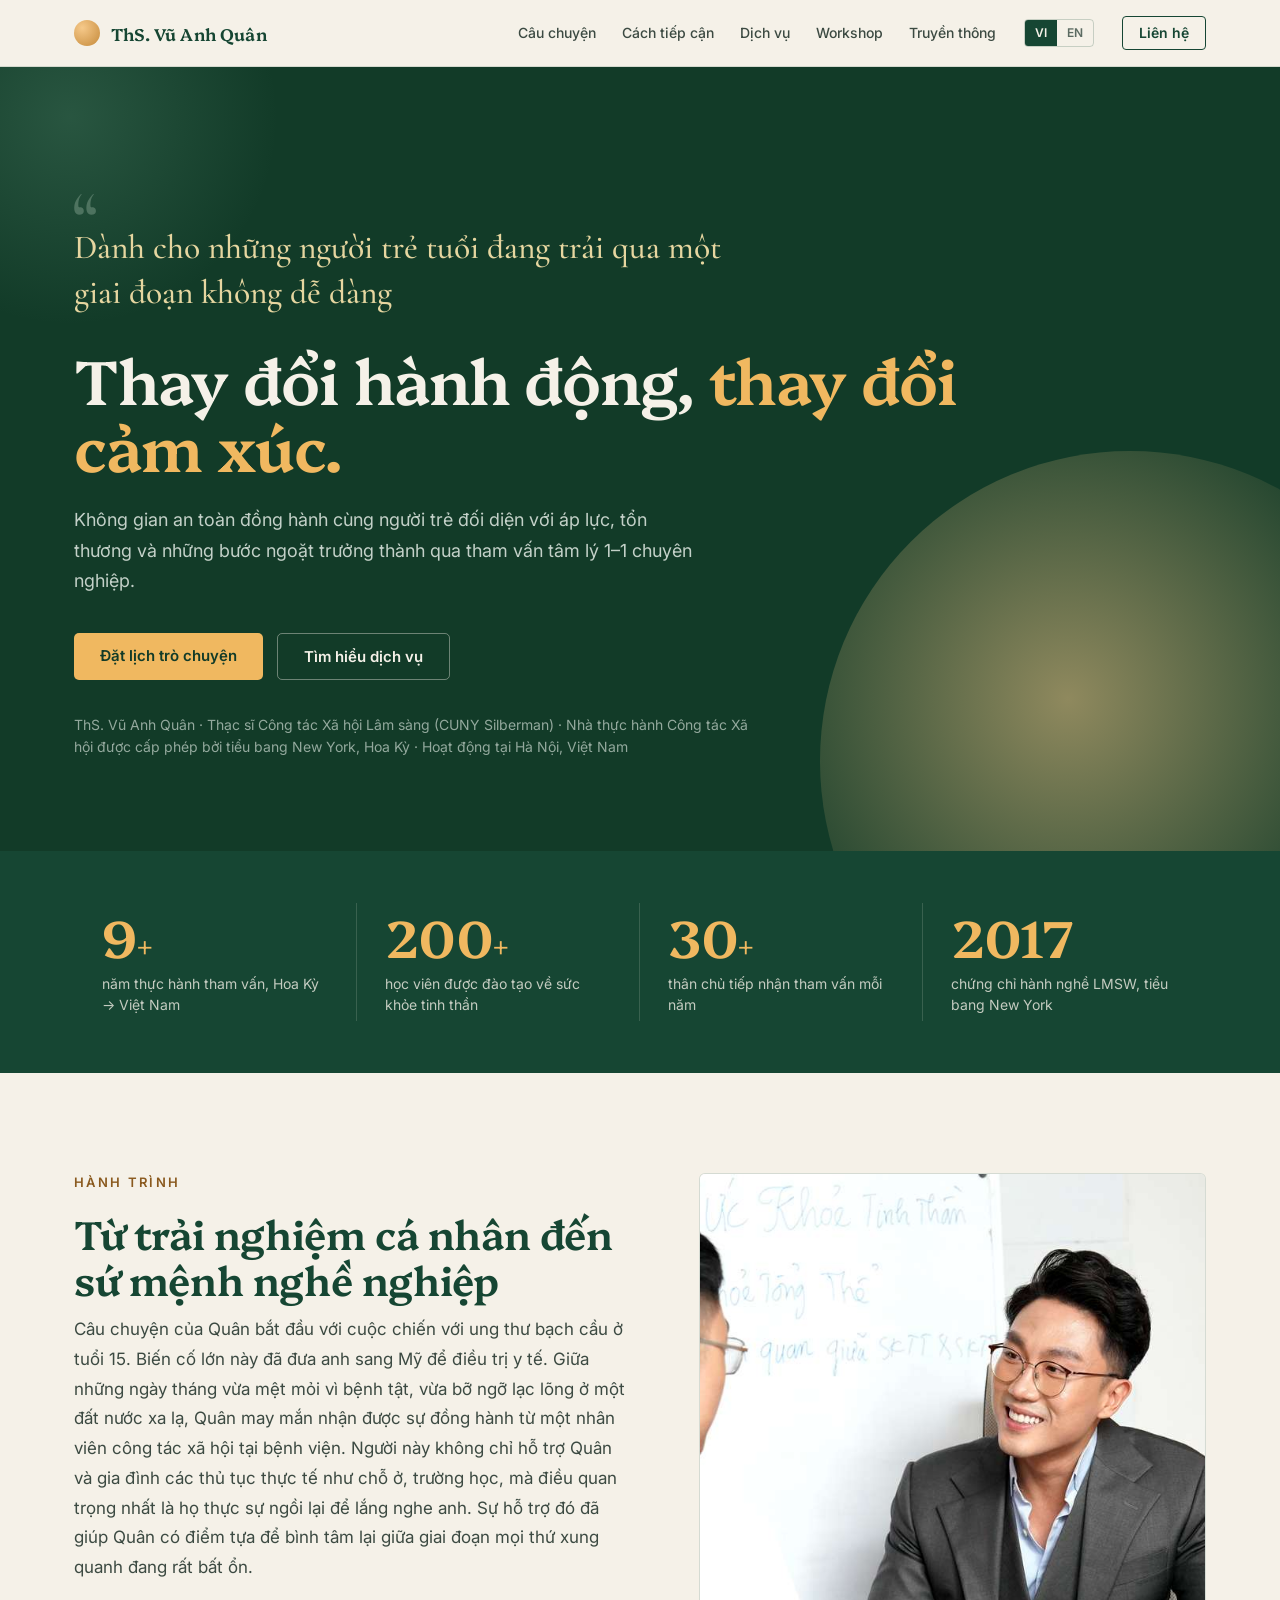
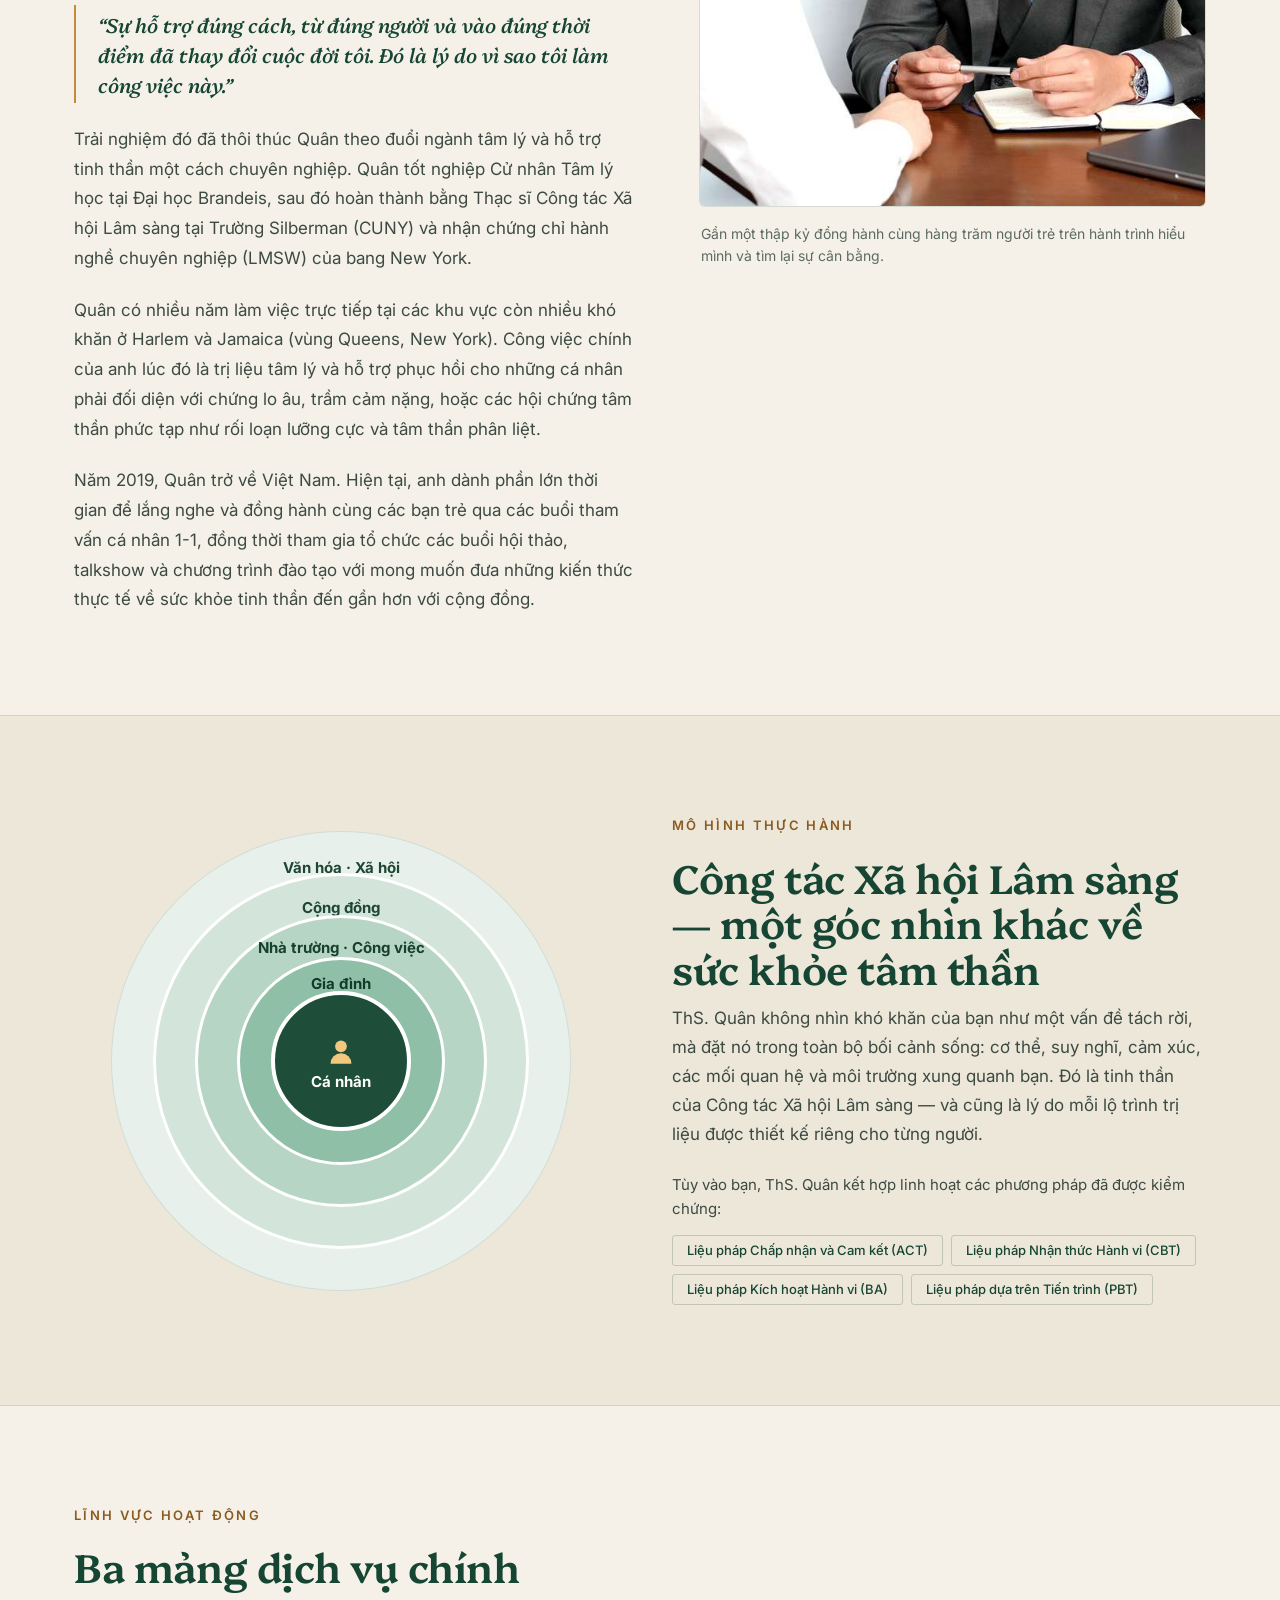
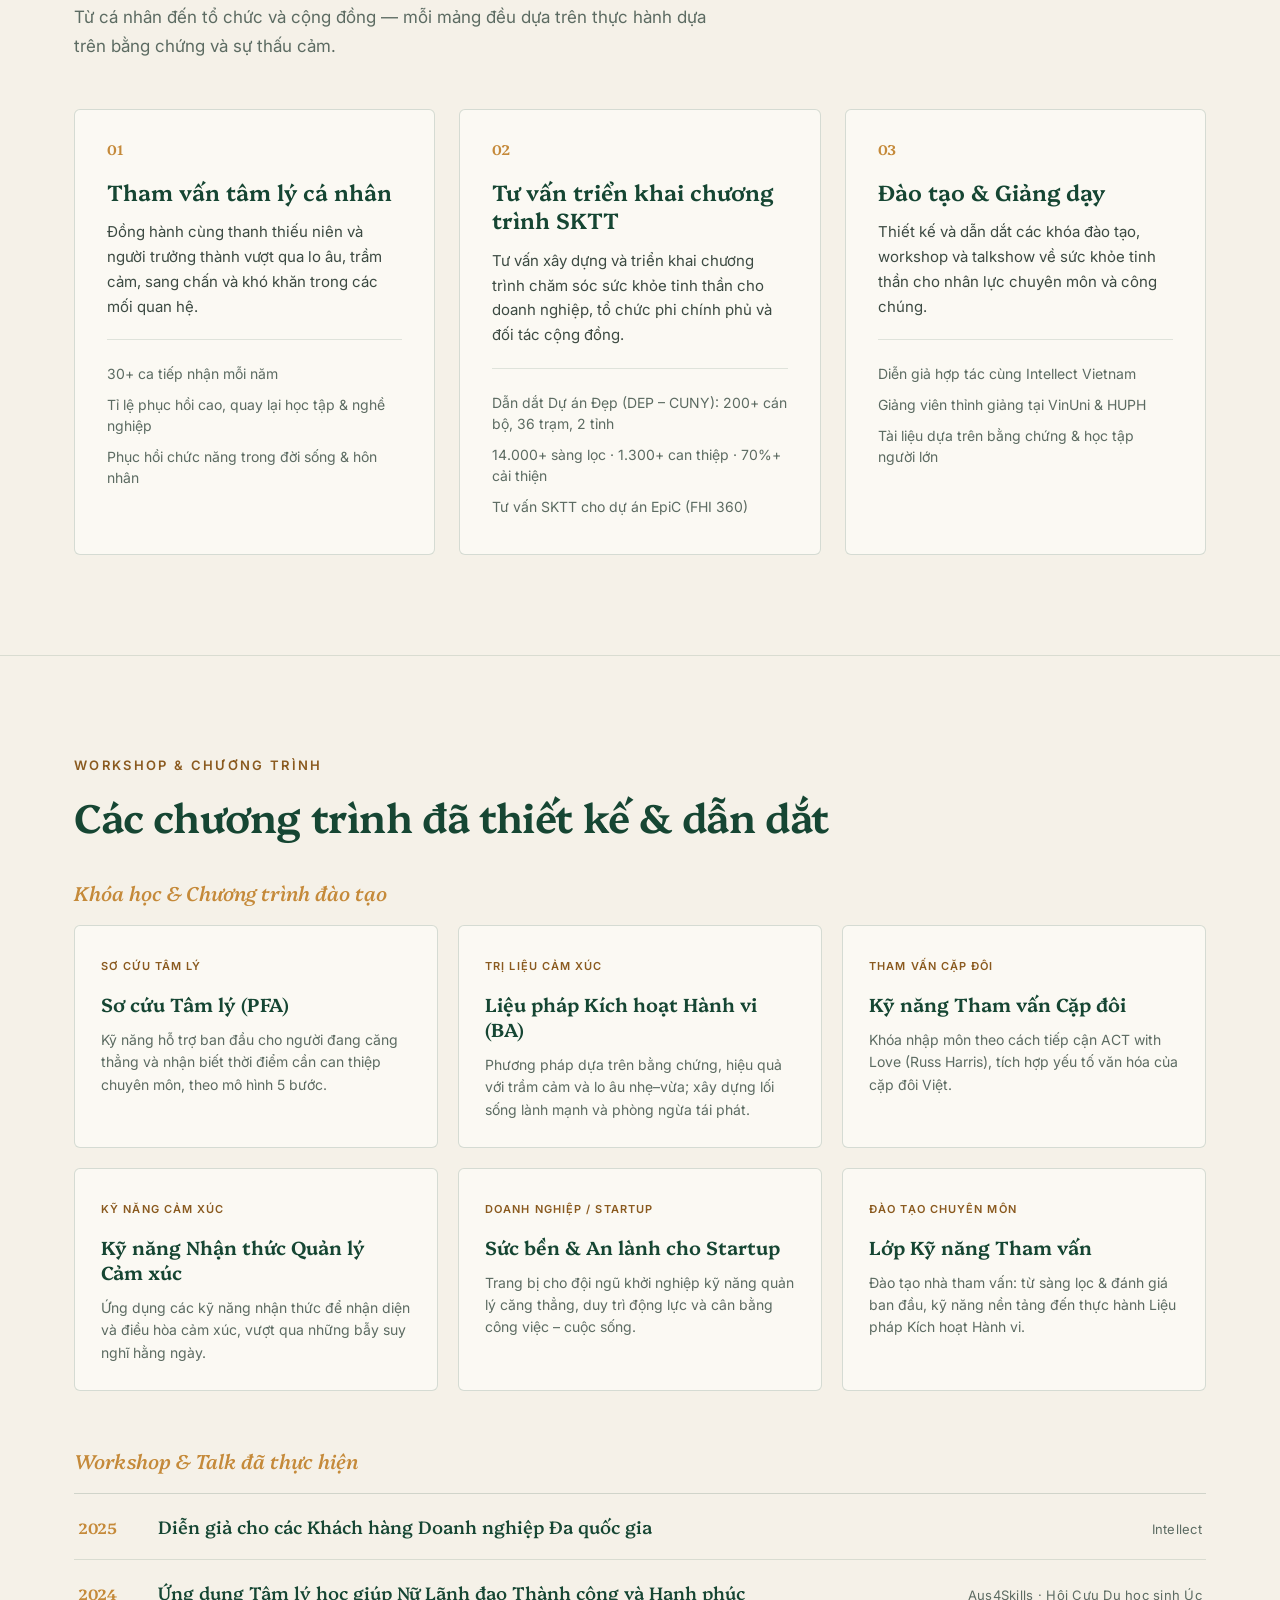
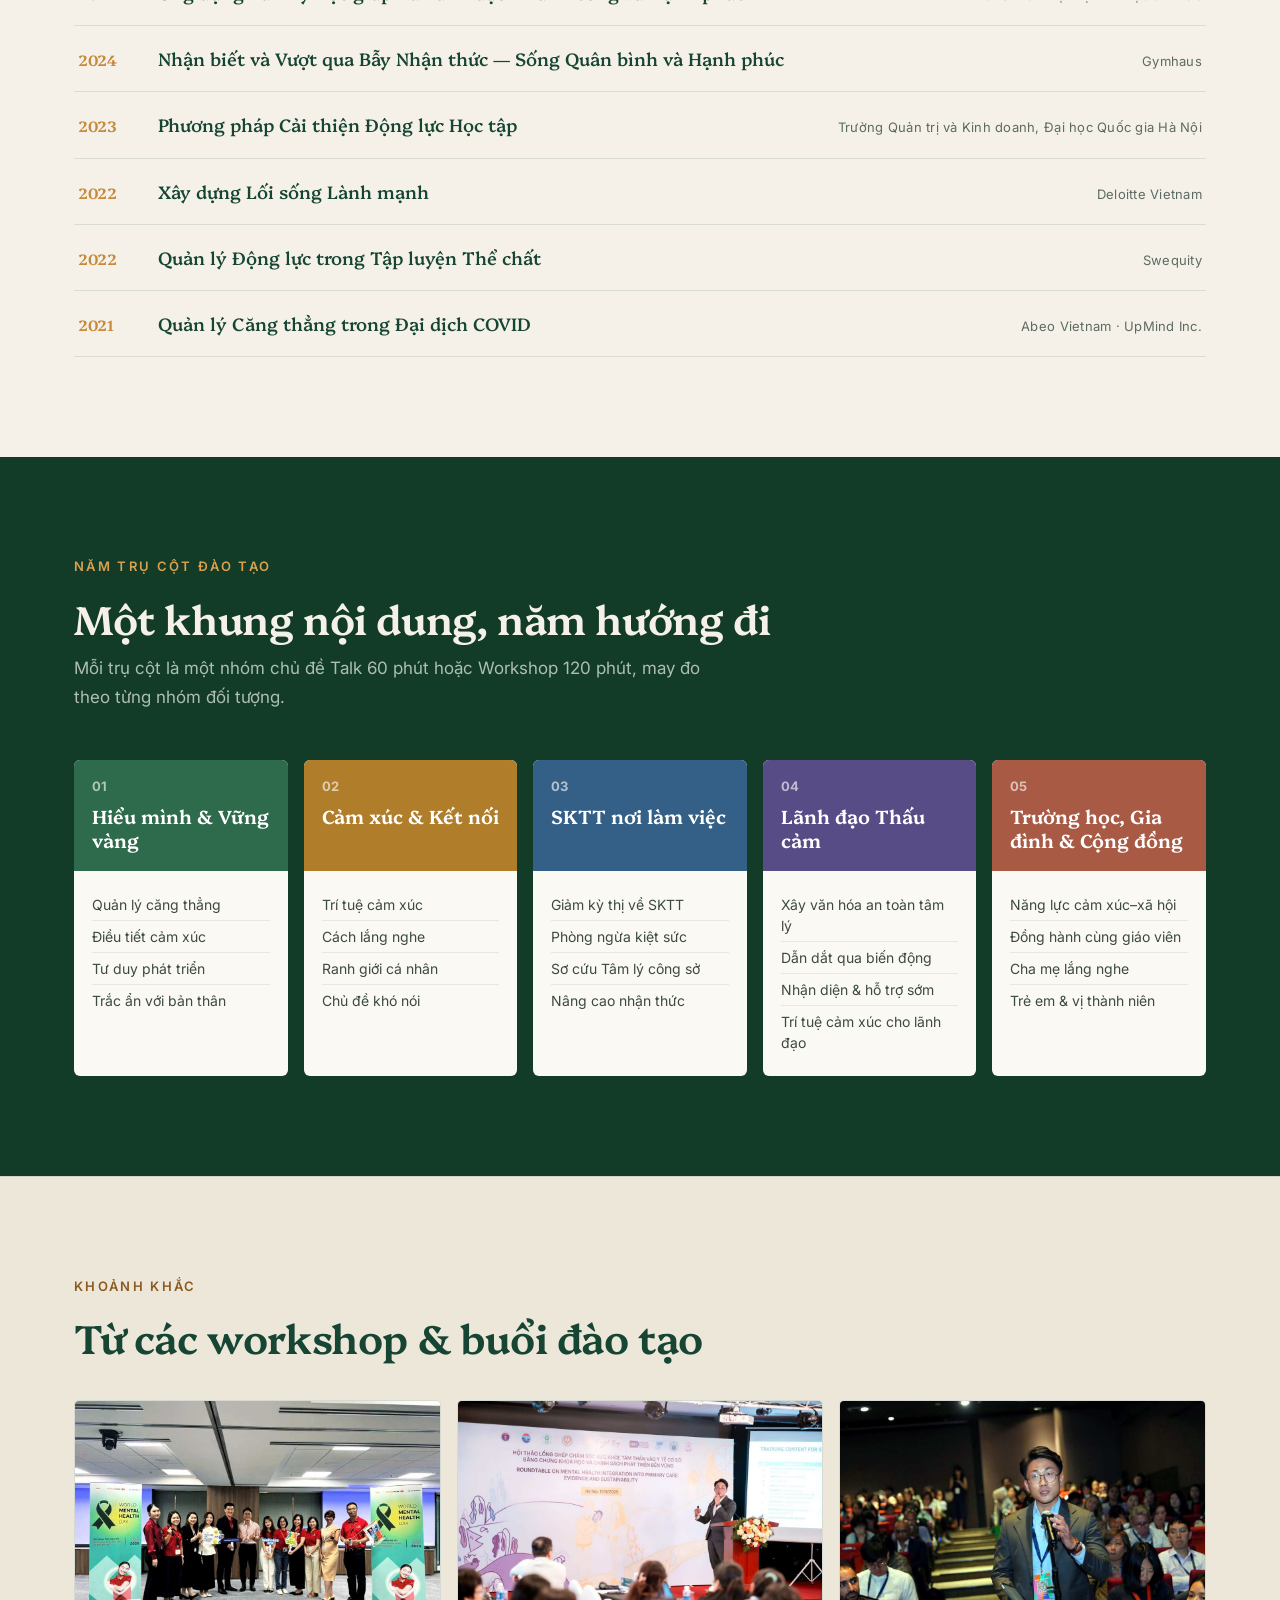
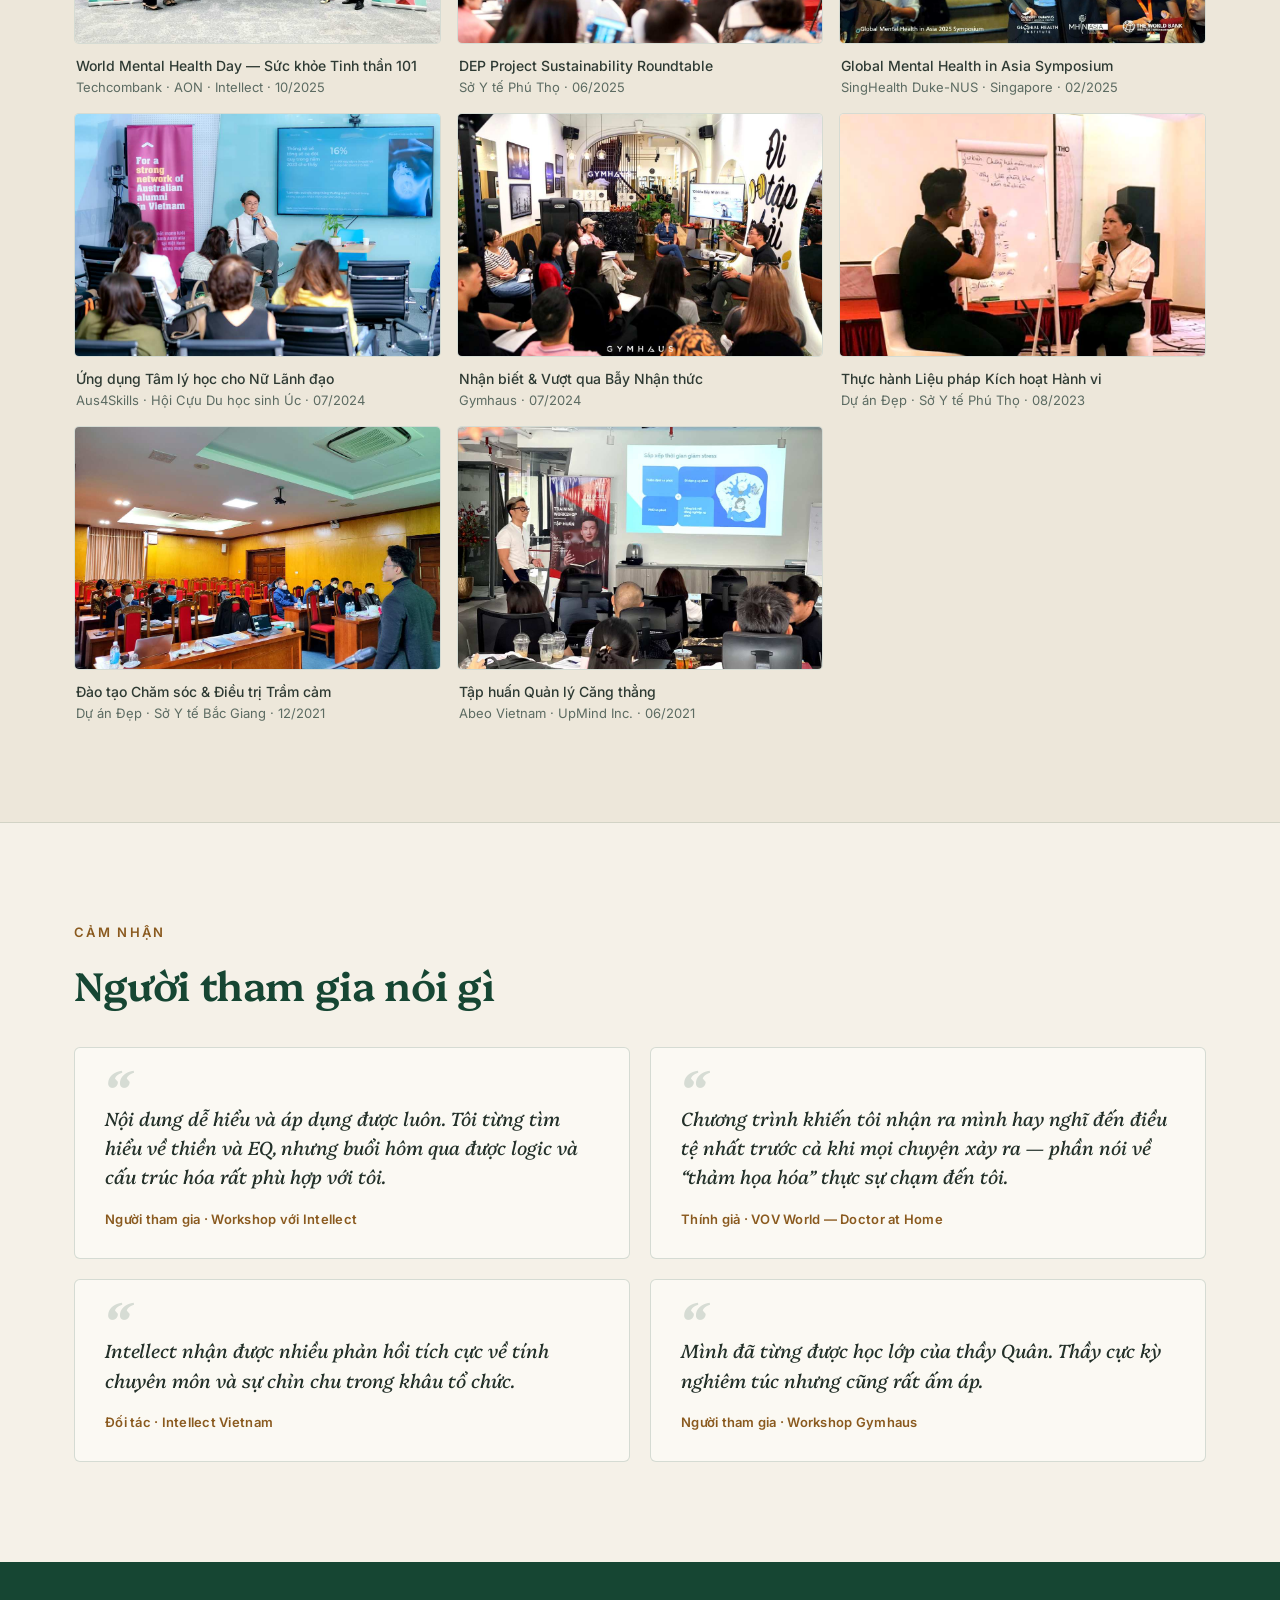
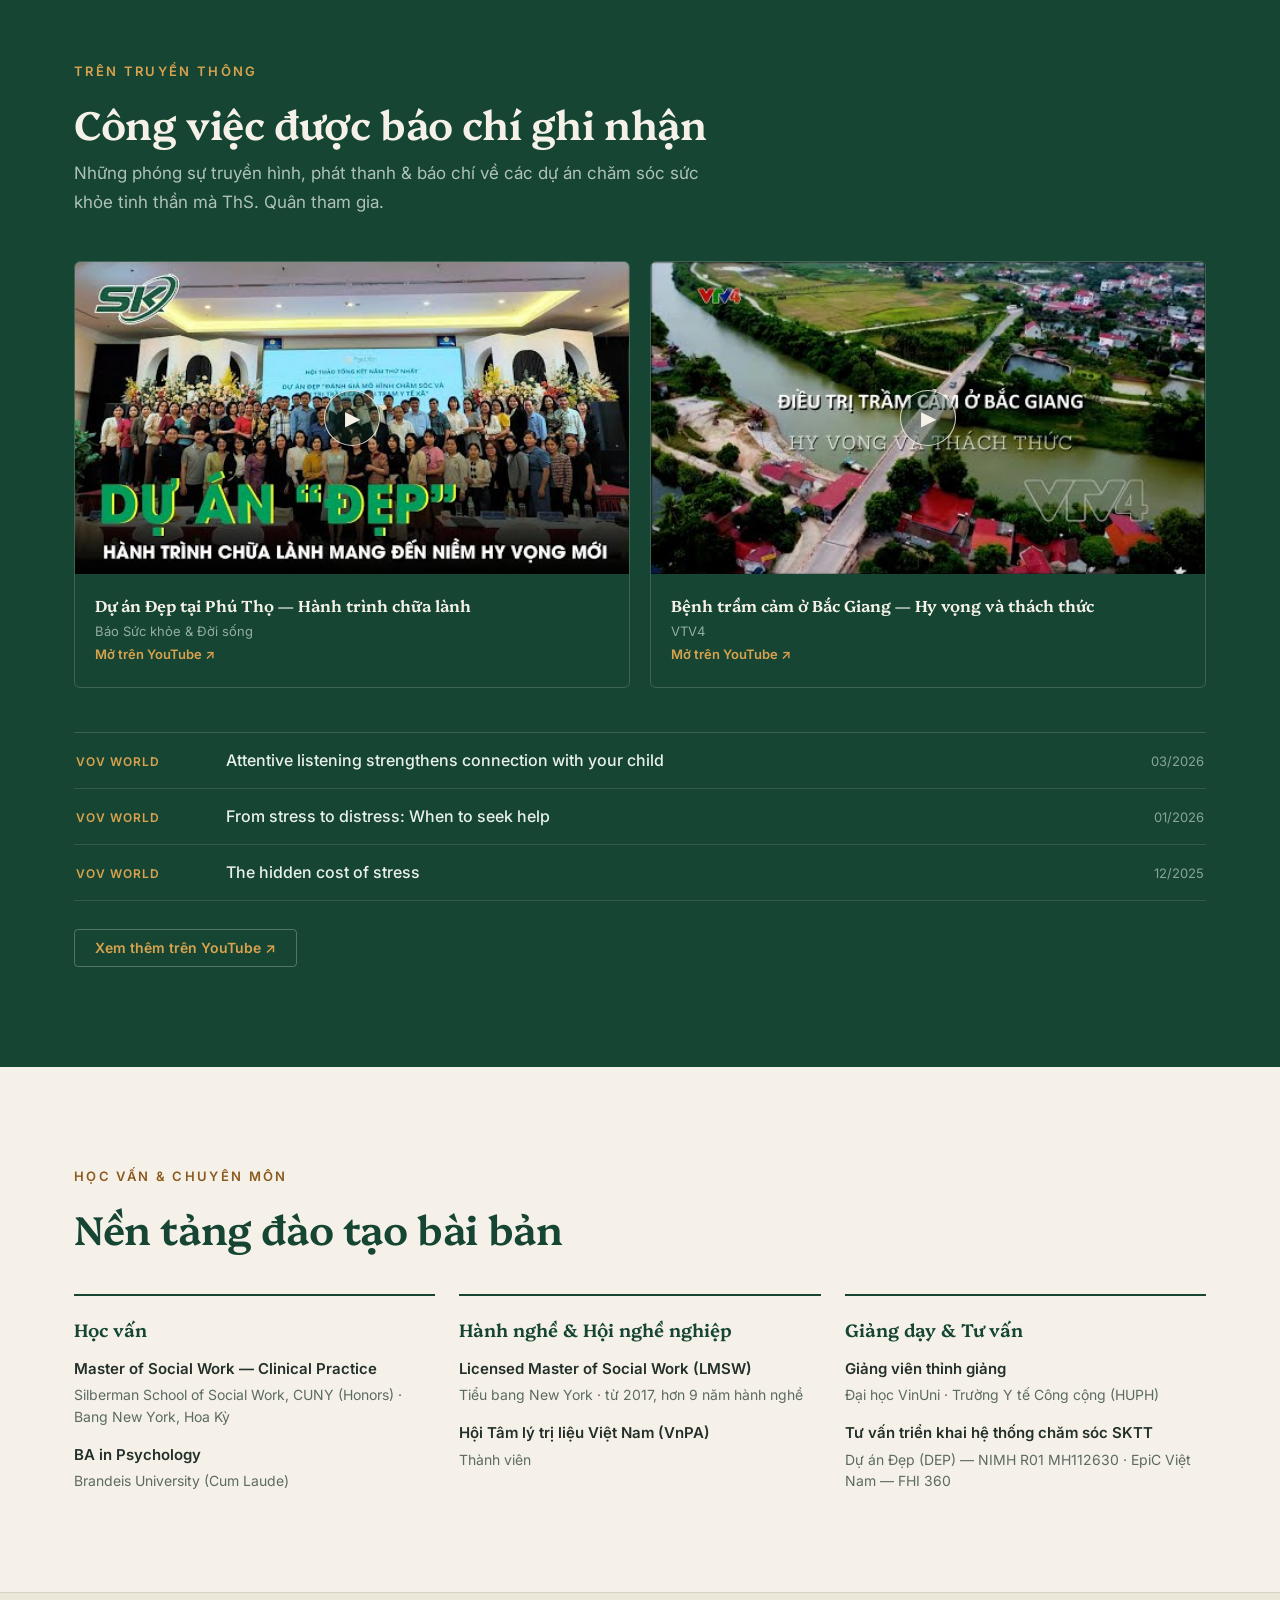
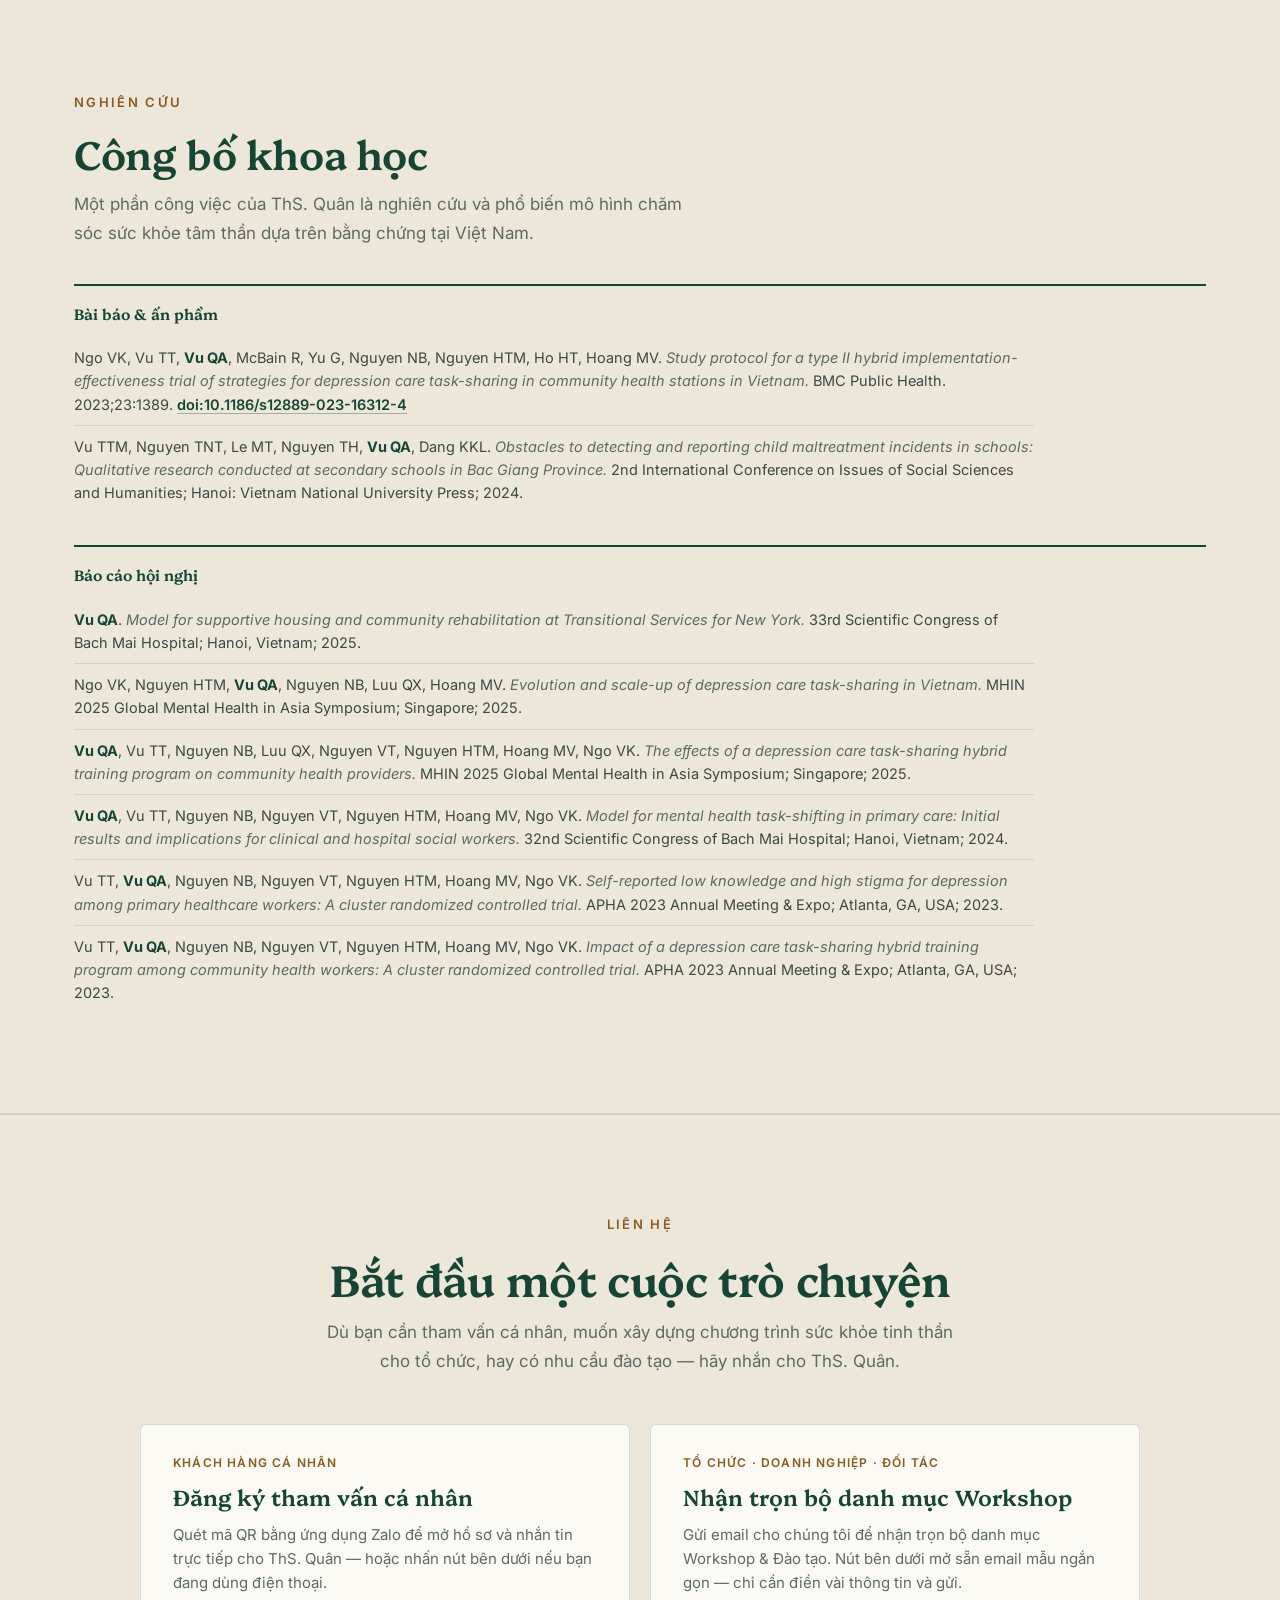
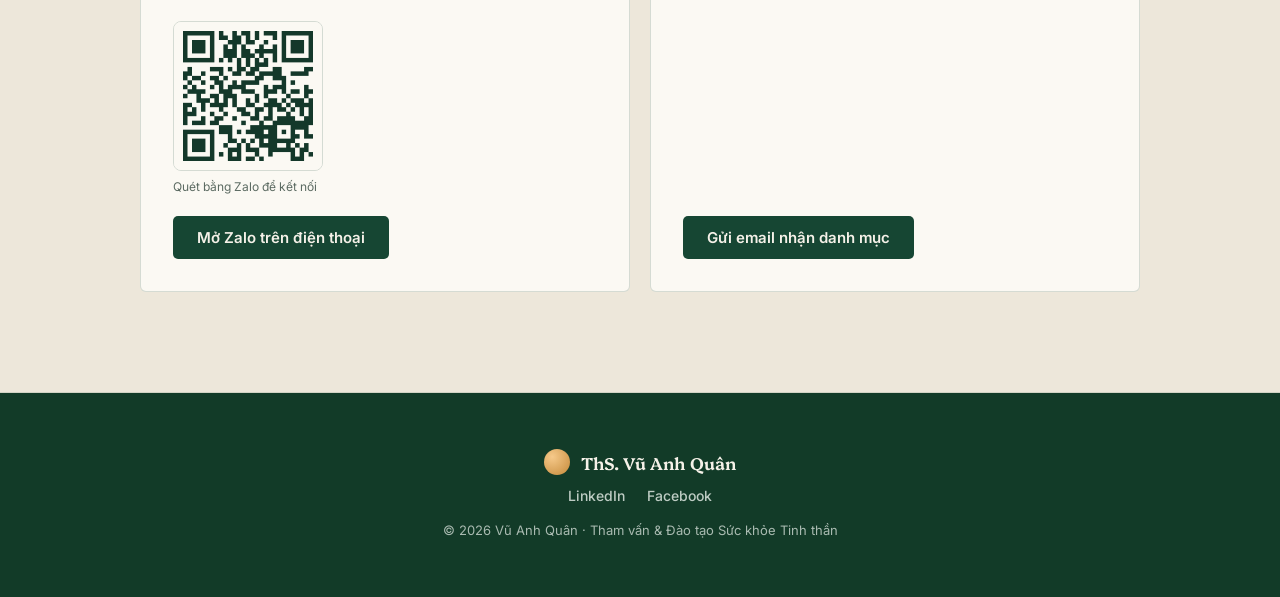
==== commit ed978fc7: "Individual contact: embed Zalo QR (open profile without exposing number) - Add a scannable Zalo QR t" ====
--- a/index.html
+++ b/index.html
@@ -211,6 +211,9 @@
   .ccard p{font:400 15px/1.6 Inter,sans-serif;color:var(--muted);margin:0 0 24px}
   .ccard .grow{flex:1}
   .btn-mail{display:inline-block;font:600 15px/1 Inter,sans-serif;background:var(--green);color:var(--paper);padding:14px 24px;border-radius:5px;transition:background .18s;align-self:flex-start}
+  .zalo-qr{margin:2px 0 20px}
+  .zalo-qr img{display:block;width:150px;height:150px;border:1px solid var(--line);border-radius:8px}
+  .zalo-qr .cap{margin-top:8px;font:400 12px/1.4 Inter,sans-serif;color:var(--muted)}
   .btn-mail:hover{background:var(--green-deep)}
 
   /* FOOTER */
@@ -635,9 +638,10 @@
       <div class="ccard">
         <p class="tag" data-vi="Khách hàng cá nhân" data-en="Individual clients">Khách hàng cá nhân</p>
         <h3 data-vi="Đăng ký tham vấn cá nhân" data-en="Book individual counseling">Đăng ký tham vấn cá nhân</h3>
-        <p data-vi="Nhắn tin trực tiếp cho ThS. Quân qua Zalo để được lắng nghe và sắp xếp buổi tham vấn phù hợp với bạn." data-en="Message Mr. Quan directly on Zalo to be heard and to arrange a counseling session that fits you.">Nhắn tin trực tiếp cho ThS. Quân qua Zalo để được lắng nghe và sắp xếp buổi tham vấn phù hợp với bạn.</p>
+        <p data-vi="Quét mã QR bằng ứng dụng Zalo để mở hồ sơ và nhắn tin trực tiếp cho ThS. Quân — hoặc nhấn nút bên dưới nếu bạn đang dùng điện thoại." data-en="Scan the QR with the Zalo app to open the profile and message Mr. Quan directly — or tap the button below if you're on your phone.">Quét mã QR bằng ứng dụng Zalo để mở hồ sơ và nhắn tin trực tiếp cho ThS. Quân — hoặc nhấn nút bên dưới nếu bạn đang dùng điện thoại.</p>
+        <div class="zalo-qr"><img src="[data-uri]" alt="Zalo QR — ThS. Vũ Anh Quân" width="150" height="150" loading="lazy" /><div class="cap" data-vi="Quét bằng Zalo để kết nối" data-en="Scan with Zalo to connect">Quét bằng Zalo để kết nối</div></div>
         <div class="grow"></div>
-        <a class="btn-mail" target="_blank" rel="noopener noreferrer" href="https://zalo.me/84966249391"><span data-vi="Nhắn tin qua Zalo" data-en="Message on Zalo">Nhắn tin qua Zalo</span></a>
+        <a class="btn-mail" target="_blank" rel="noopener noreferrer" href="https://zalo.me/84966249391"><span data-vi="Mở Zalo trên điện thoại" data-en="Open Zalo on mobile">Mở Zalo trên điện thoại</span></a>
       </div>
       <div class="ccard">
         <p class="tag" data-vi="Tổ chức · Doanh nghiệp · Đối tác" data-en="Organizations · Partners">Tổ chức · Doanh nghiệp · Đối tác</p>
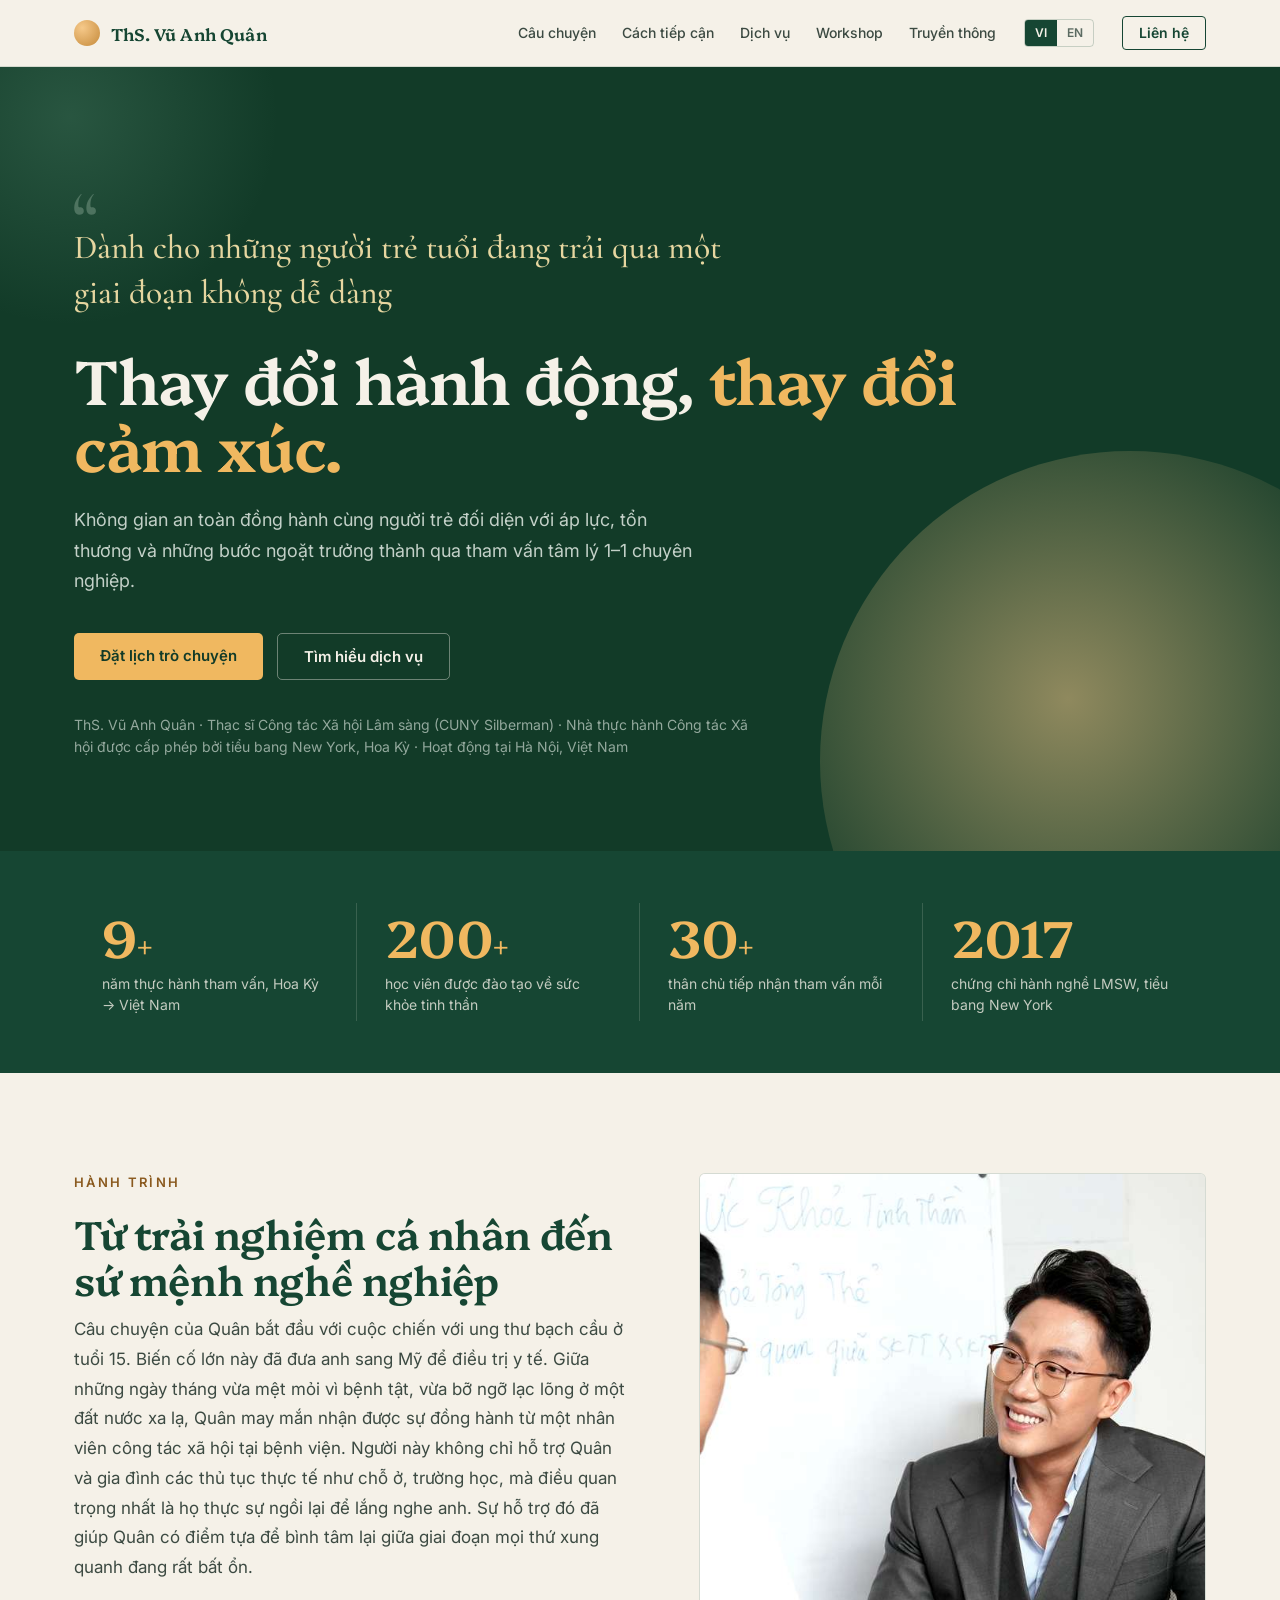
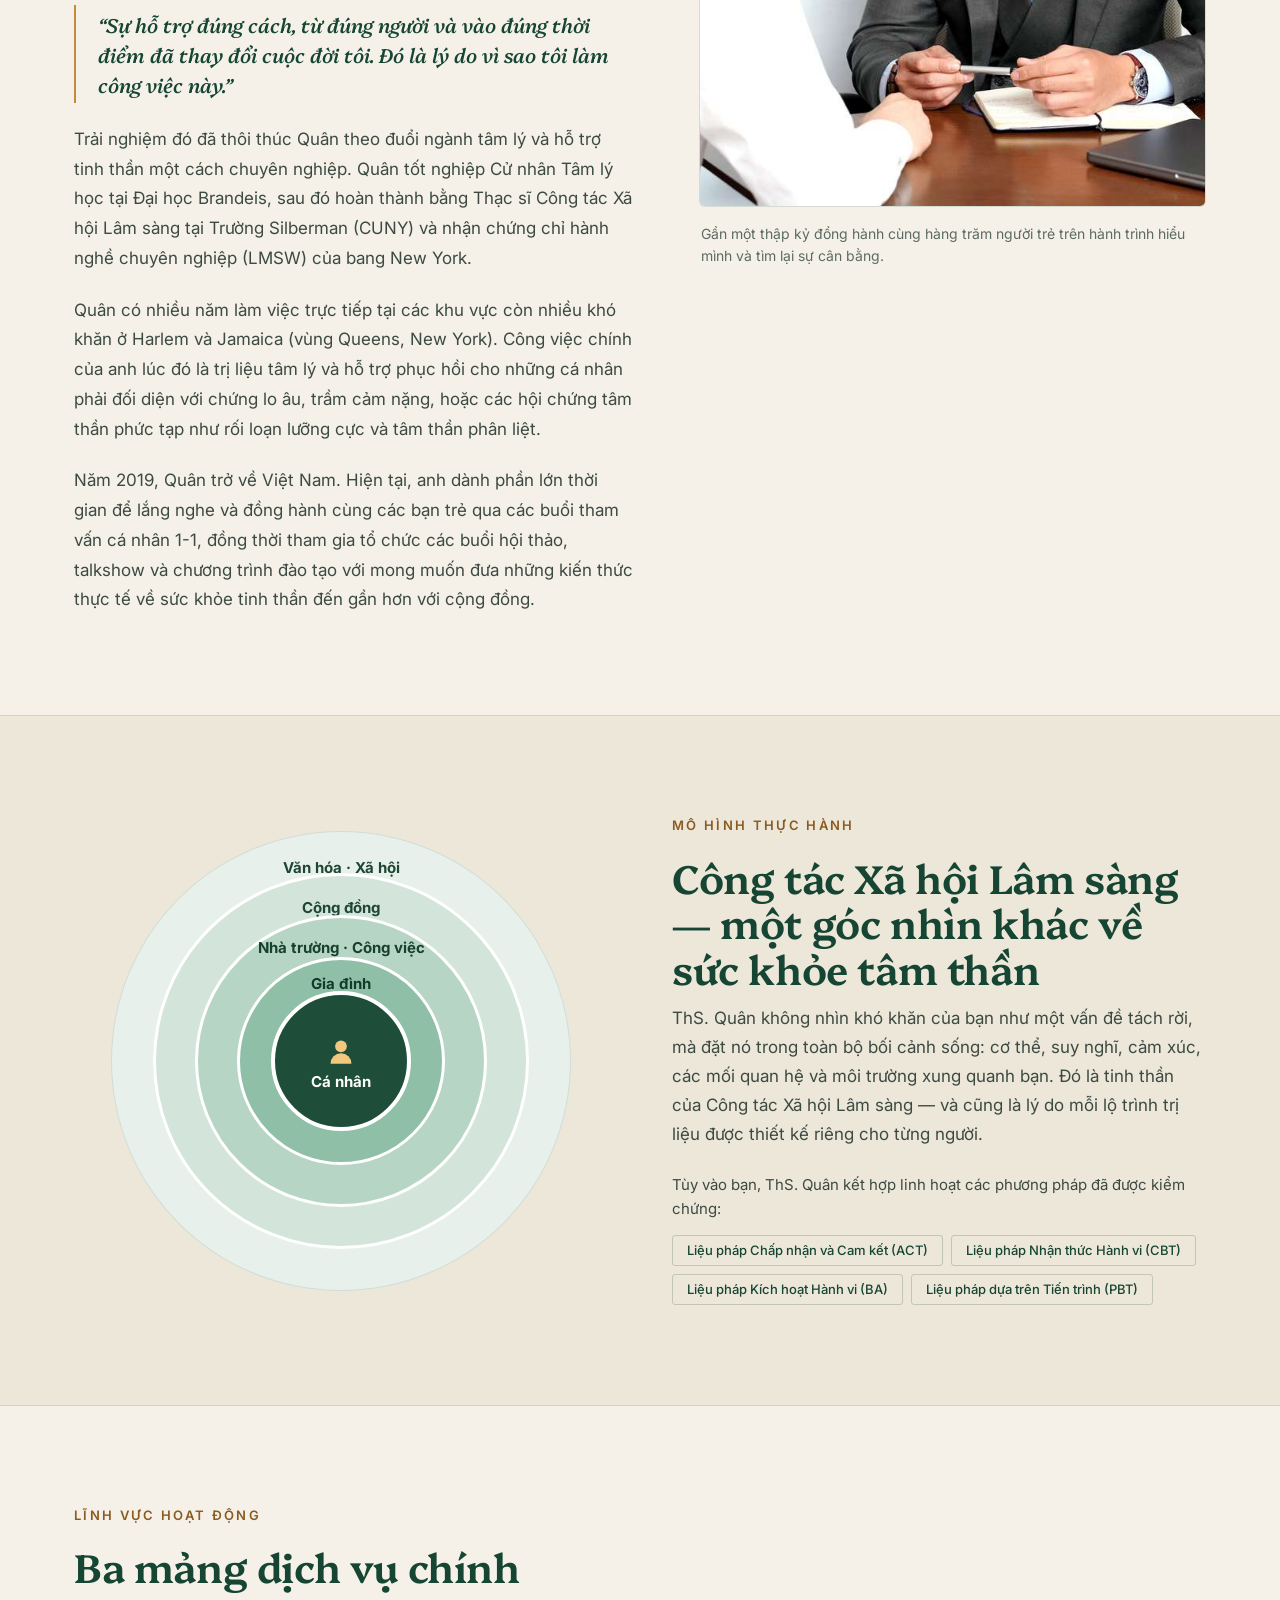
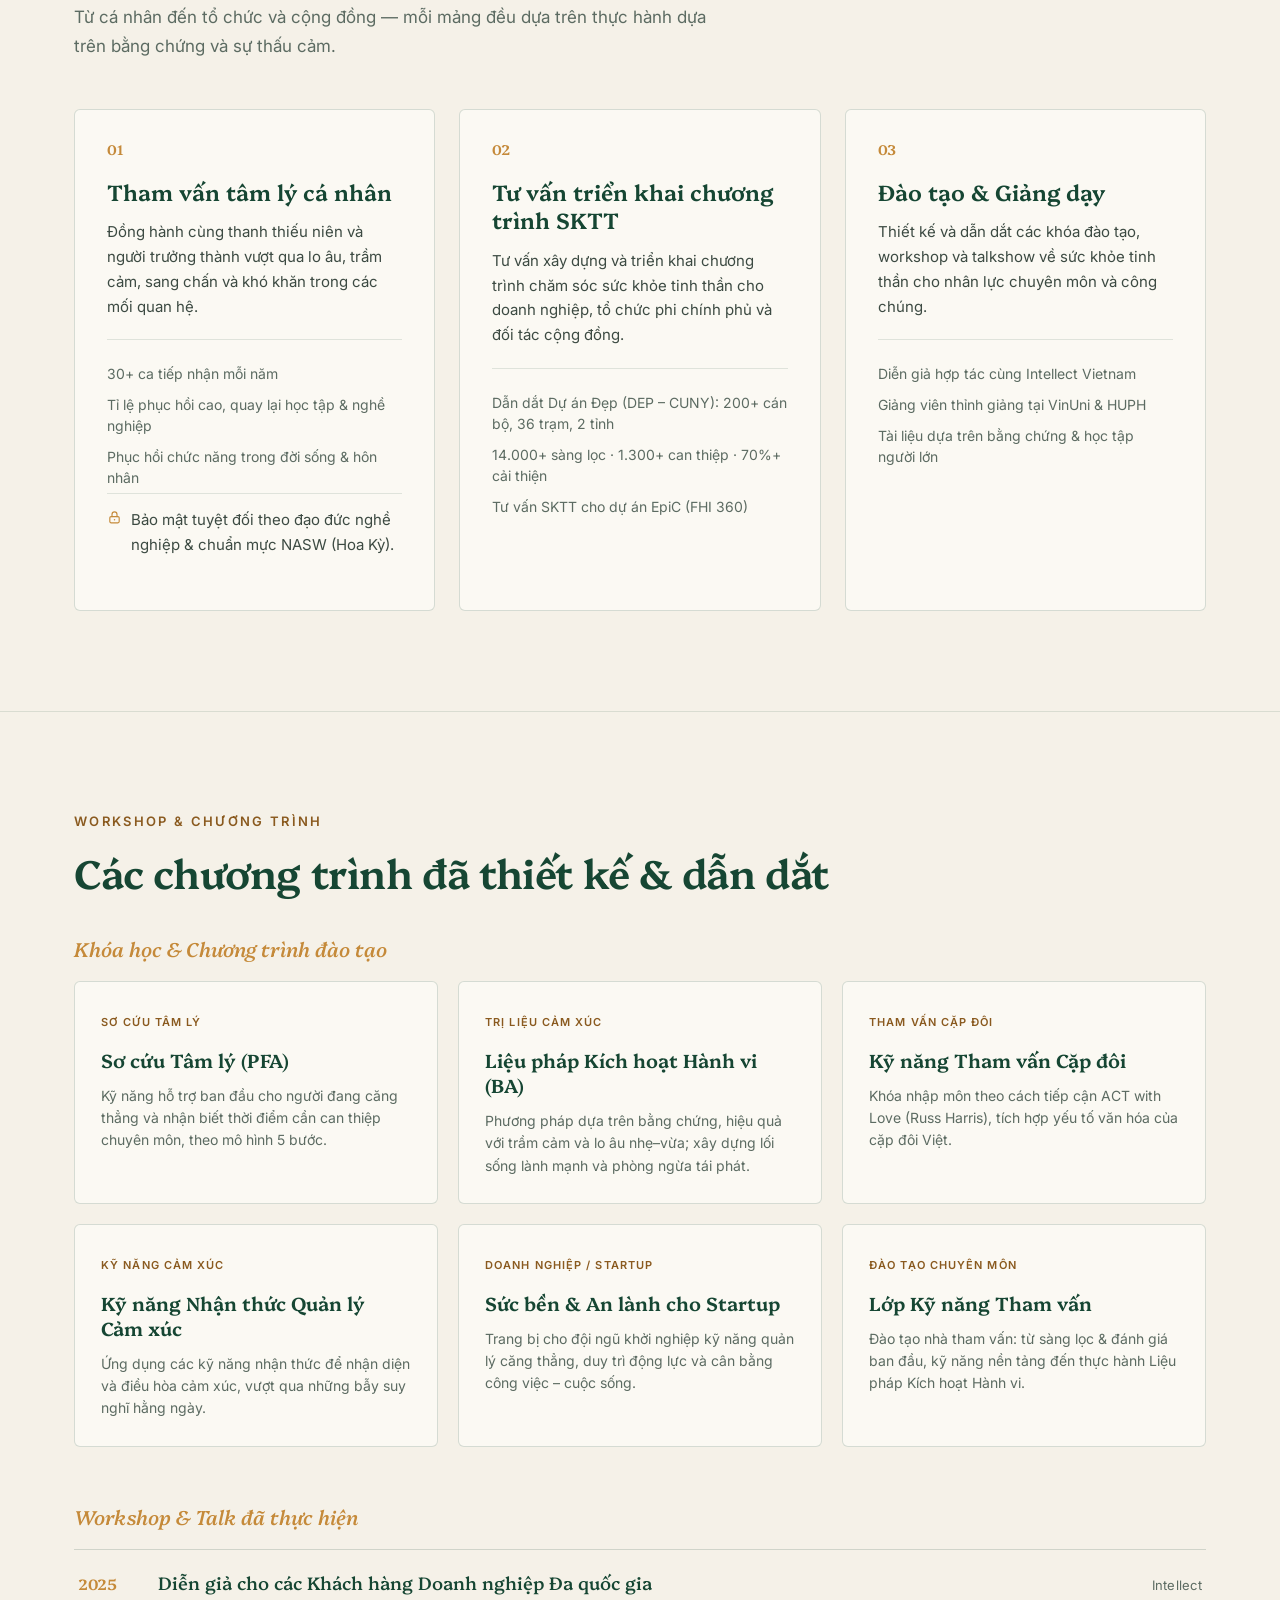
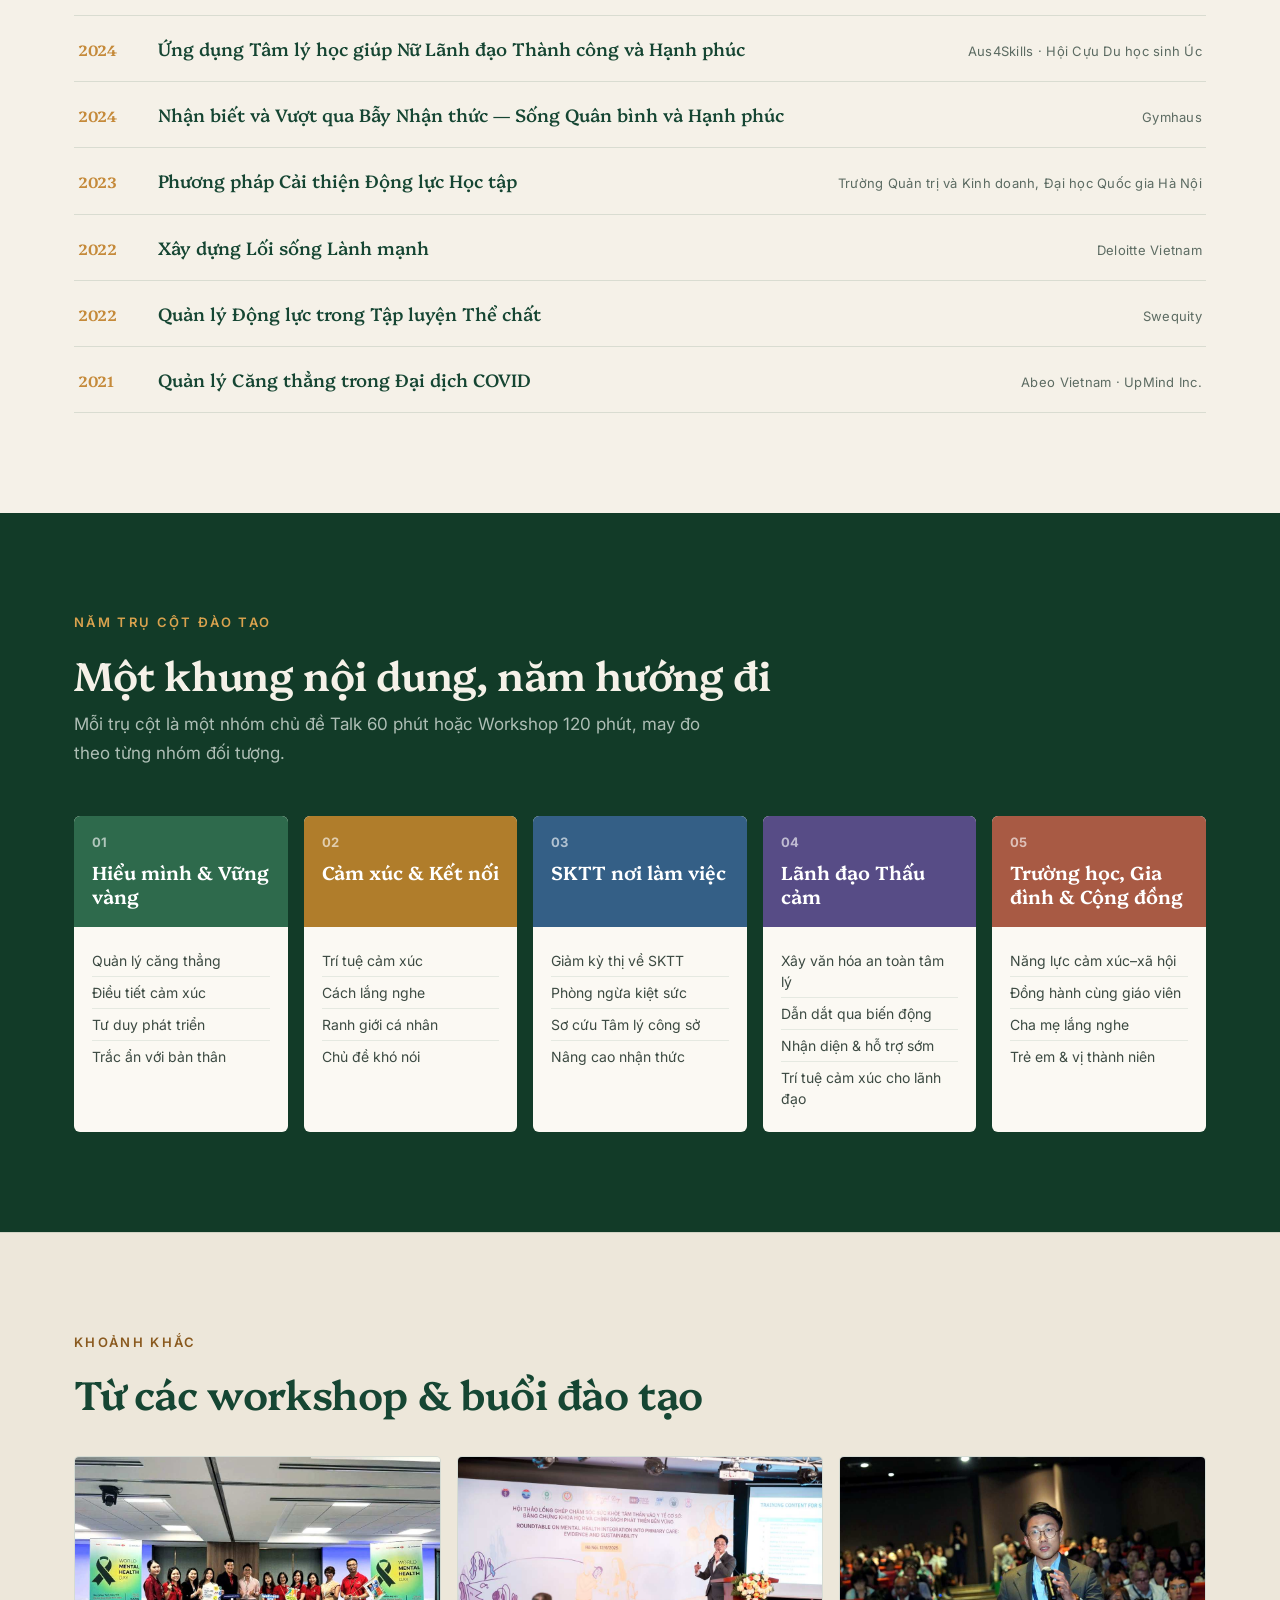
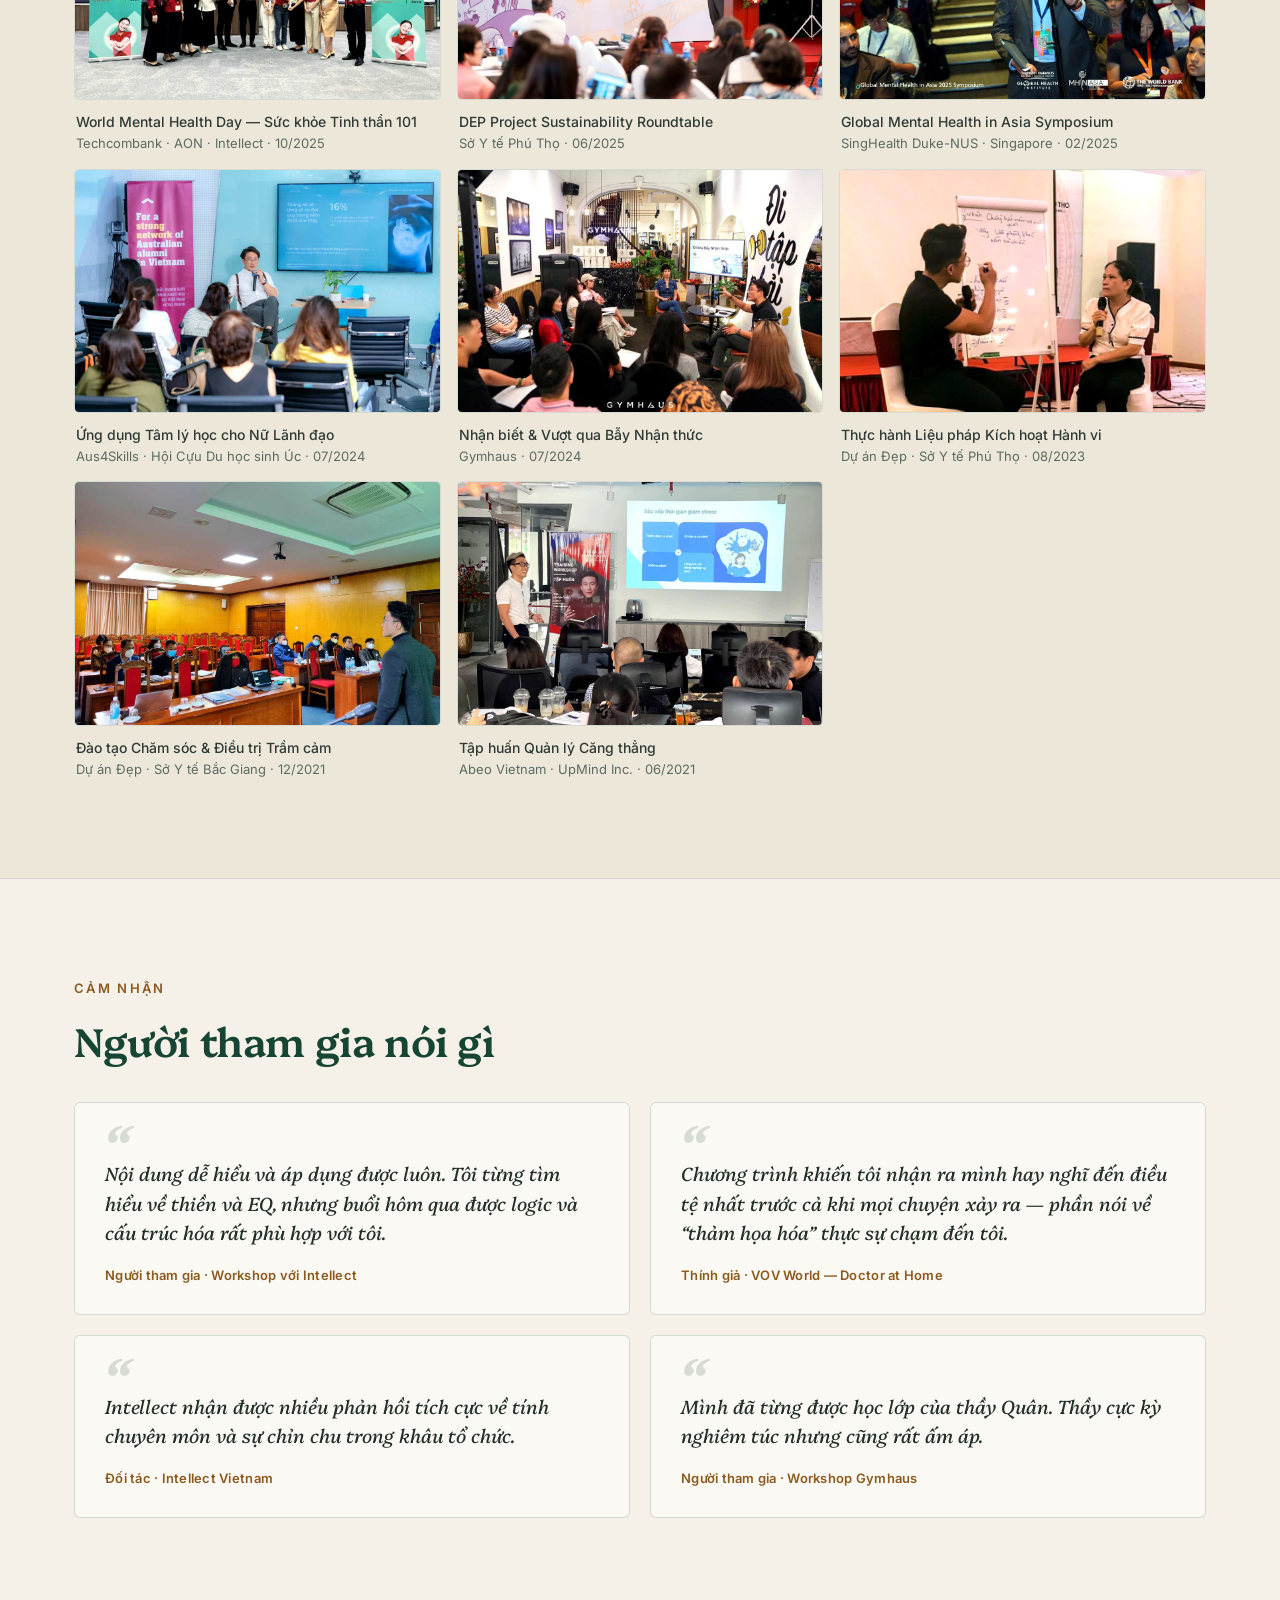
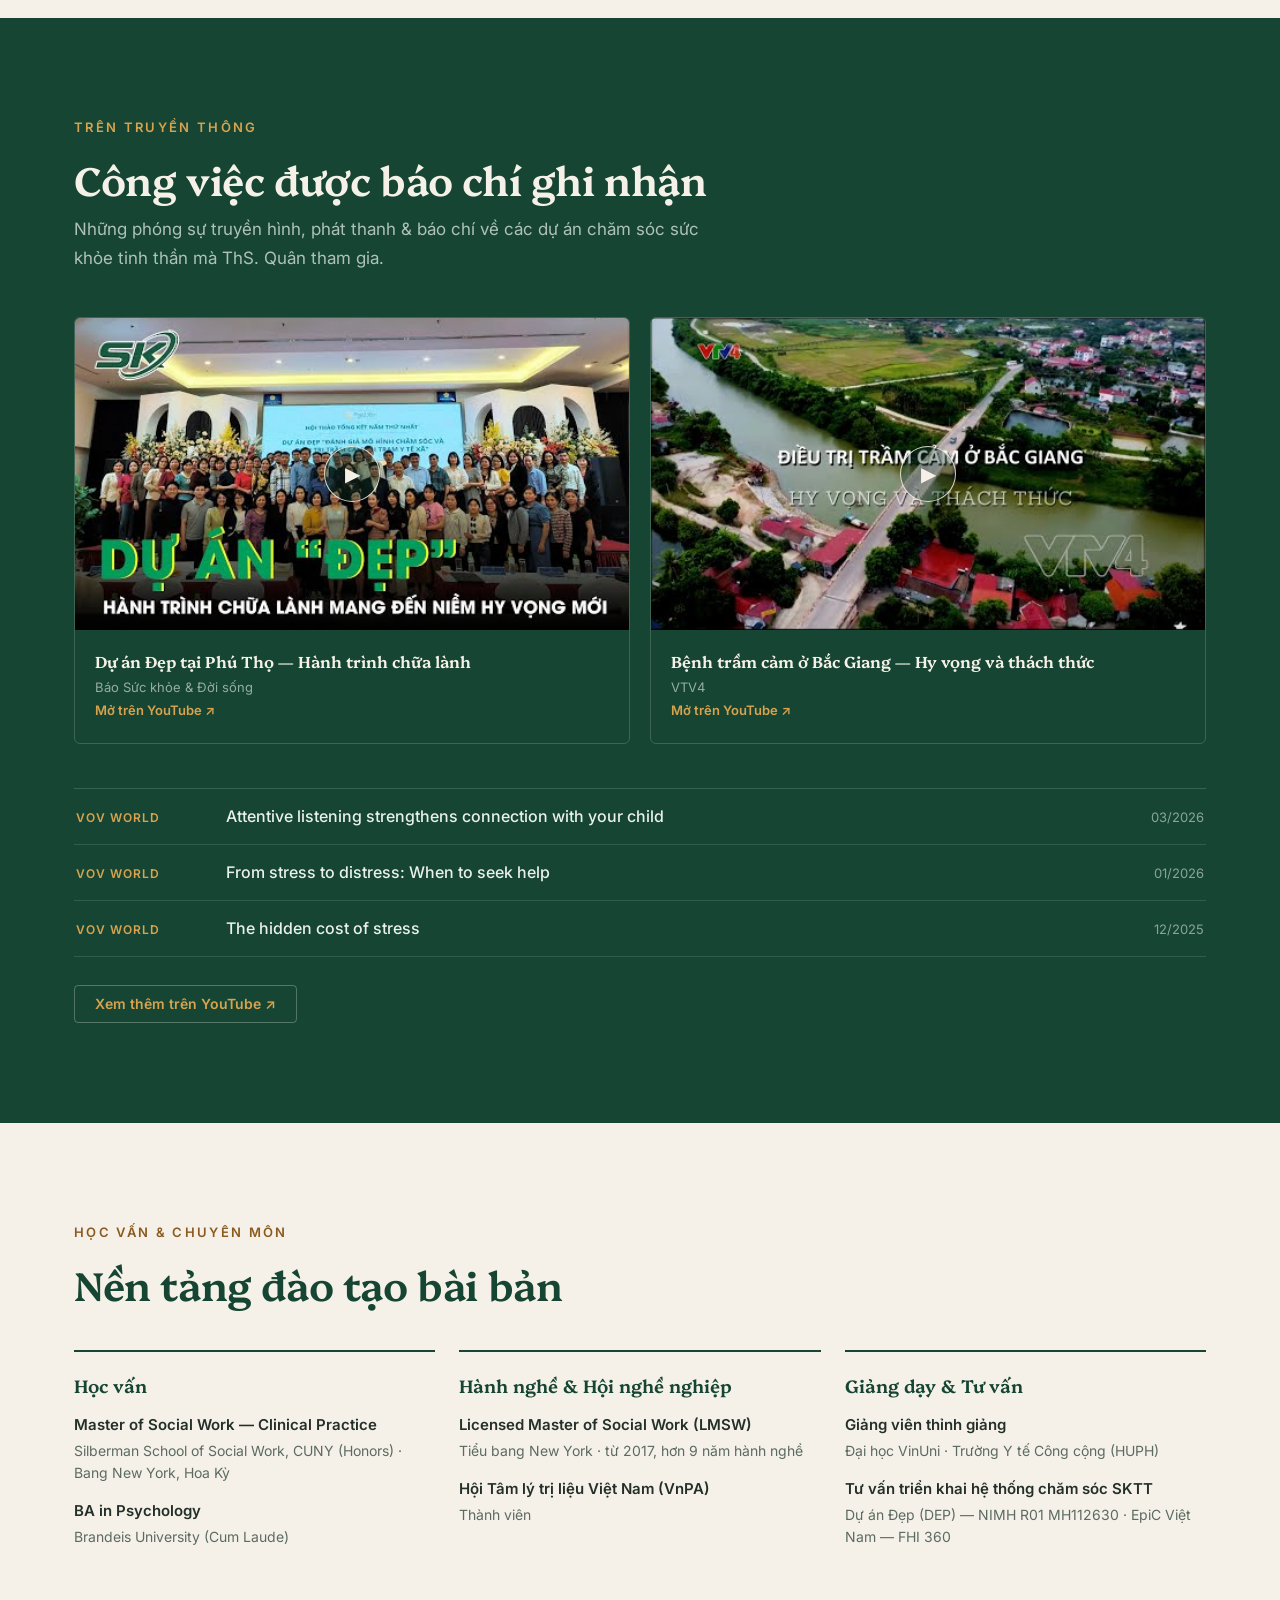
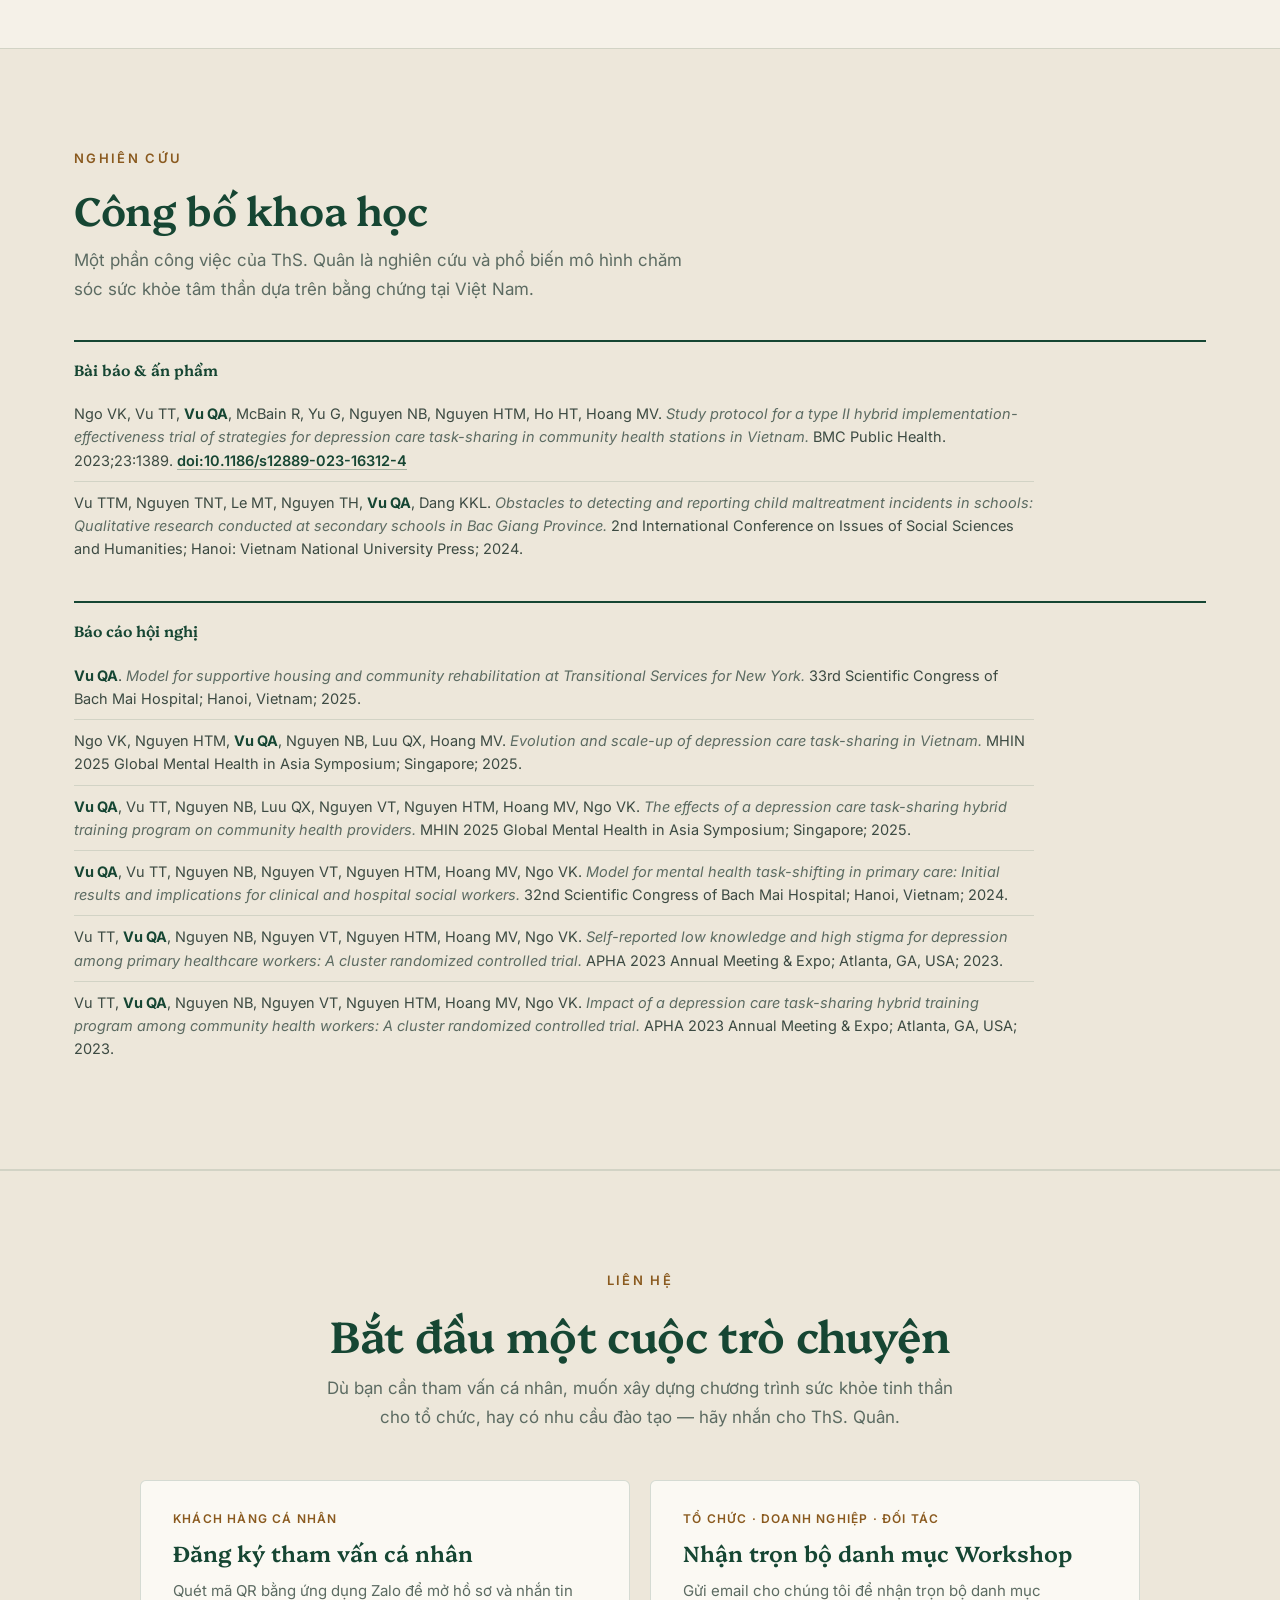
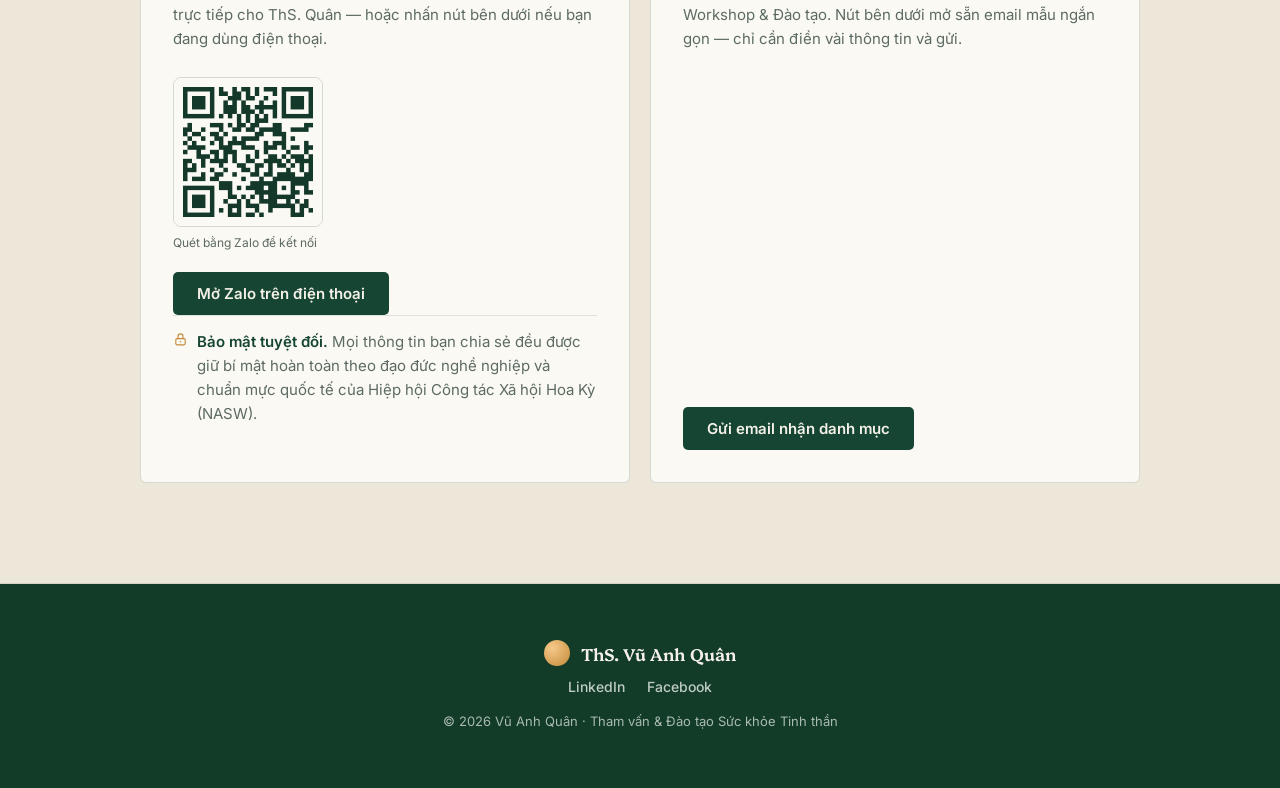
==== commit f0fa0dc0: "Add NASW confidentiality notice to individual contact + counseling service cards - Reusable .privacy" ====
--- a/index.html
+++ b/index.html
@@ -214,6 +214,9 @@
   .zalo-qr{margin:2px 0 20px}
   .zalo-qr img{display:block;width:150px;height:150px;border:1px solid var(--line);border-radius:8px}
   .zalo-qr .cap{margin-top:8px;font:400 12px/1.4 Inter,sans-serif;color:var(--muted)}
+  .privacy-note{display:flex;gap:9px;align-items:flex-start;margin-top:16px;padding-top:14px;border-top:1px solid var(--line-soft);font:400 12.5px/1.5 Inter,sans-serif;color:var(--muted)}
+  .privacy-note svg{width:15px;height:15px;flex:0 0 auto;margin-top:2px;stroke:var(--gold);fill:none;stroke-width:1.8;stroke-linecap:round;stroke-linejoin:round}
+  .privacy-note b{color:var(--green);font-weight:600}
   .btn-mail:hover{background:var(--green-deep)}
 
   /* FOOTER */
@@ -385,6 +388,7 @@
           <li data-vi="Tỉ lệ phục hồi cao, quay lại học tập & nghề nghiệp" data-en="High recovery rate, return to study & career">Tỉ lệ phục hồi cao, quay lại học tập & nghề nghiệp</li>
           <li data-vi="Phục hồi chức năng trong đời sống & hôn nhân" data-en="Restored functioning in life & marriage">Phục hồi chức năng trong đời sống & hôn nhân</li>
         </ul>
+        <p class="privacy-note"><svg viewBox="0 0 24 24" aria-hidden="true"><rect x="4.5" y="10.5" width="15" height="10" rx="2"/><path d="M8 10.5V7a4 4 0 0 1 8 0v3.5"/><circle cx="12" cy="15.5" r="1.2" fill="var(--gold)" stroke="none"/></svg><span data-vi="Bảo mật tuyệt đối theo đạo đức nghề nghiệp & chuẩn mực NASW (Hoa Kỳ)." data-en="Full confidentiality, per professional ethics & NASW (USA) standards.">Bảo mật tuyệt đối theo đạo đức nghề nghiệp & chuẩn mực NASW (Hoa Kỳ).</span></p>
       </div>
       <div class="card">
         <div class="no">02</div>
@@ -642,6 +646,7 @@
         <div class="zalo-qr"><img src="[data-uri]" alt="Zalo QR — ThS. Vũ Anh Quân" width="150" height="150" loading="lazy" /><div class="cap" data-vi="Quét bằng Zalo để kết nối" data-en="Scan with Zalo to connect">Quét bằng Zalo để kết nối</div></div>
         <div class="grow"></div>
         <a class="btn-mail" target="_blank" rel="noopener noreferrer" href="https://zalo.me/84966249391"><span data-vi="Mở Zalo trên điện thoại" data-en="Open Zalo on mobile">Mở Zalo trên điện thoại</span></a>
+        <p class="privacy-note"><svg viewBox="0 0 24 24" aria-hidden="true"><rect x="4.5" y="10.5" width="15" height="10" rx="2"/><path d="M8 10.5V7a4 4 0 0 1 8 0v3.5"/><circle cx="12" cy="15.5" r="1.2" fill="var(--gold)" stroke="none"/></svg><span data-vi="<b>Bảo mật tuyệt đối.</b> Mọi thông tin bạn chia sẻ đều được giữ bí mật hoàn toàn theo đạo đức nghề nghiệp và chuẩn mực quốc tế của Hiệp hội Công tác Xã hội Hoa Kỳ (NASW)." data-en="<b>Full confidentiality.</b> Everything you share is kept strictly private, in line with professional ethics and the international standards of the U.S. National Association of Social Workers (NASW)."><b>Bảo mật tuyệt đối.</b> Mọi thông tin bạn chia sẻ đều được giữ bí mật hoàn toàn theo đạo đức nghề nghiệp và chuẩn mực quốc tế của Hiệp hội Công tác Xã hội Hoa Kỳ (NASW).</span></p>
       </div>
       <div class="ccard">
         <p class="tag" data-vi="Tổ chức · Doanh nghiệp · Đối tác" data-en="Organizations · Partners">Tổ chức · Doanh nghiệp · Đối tác</p>
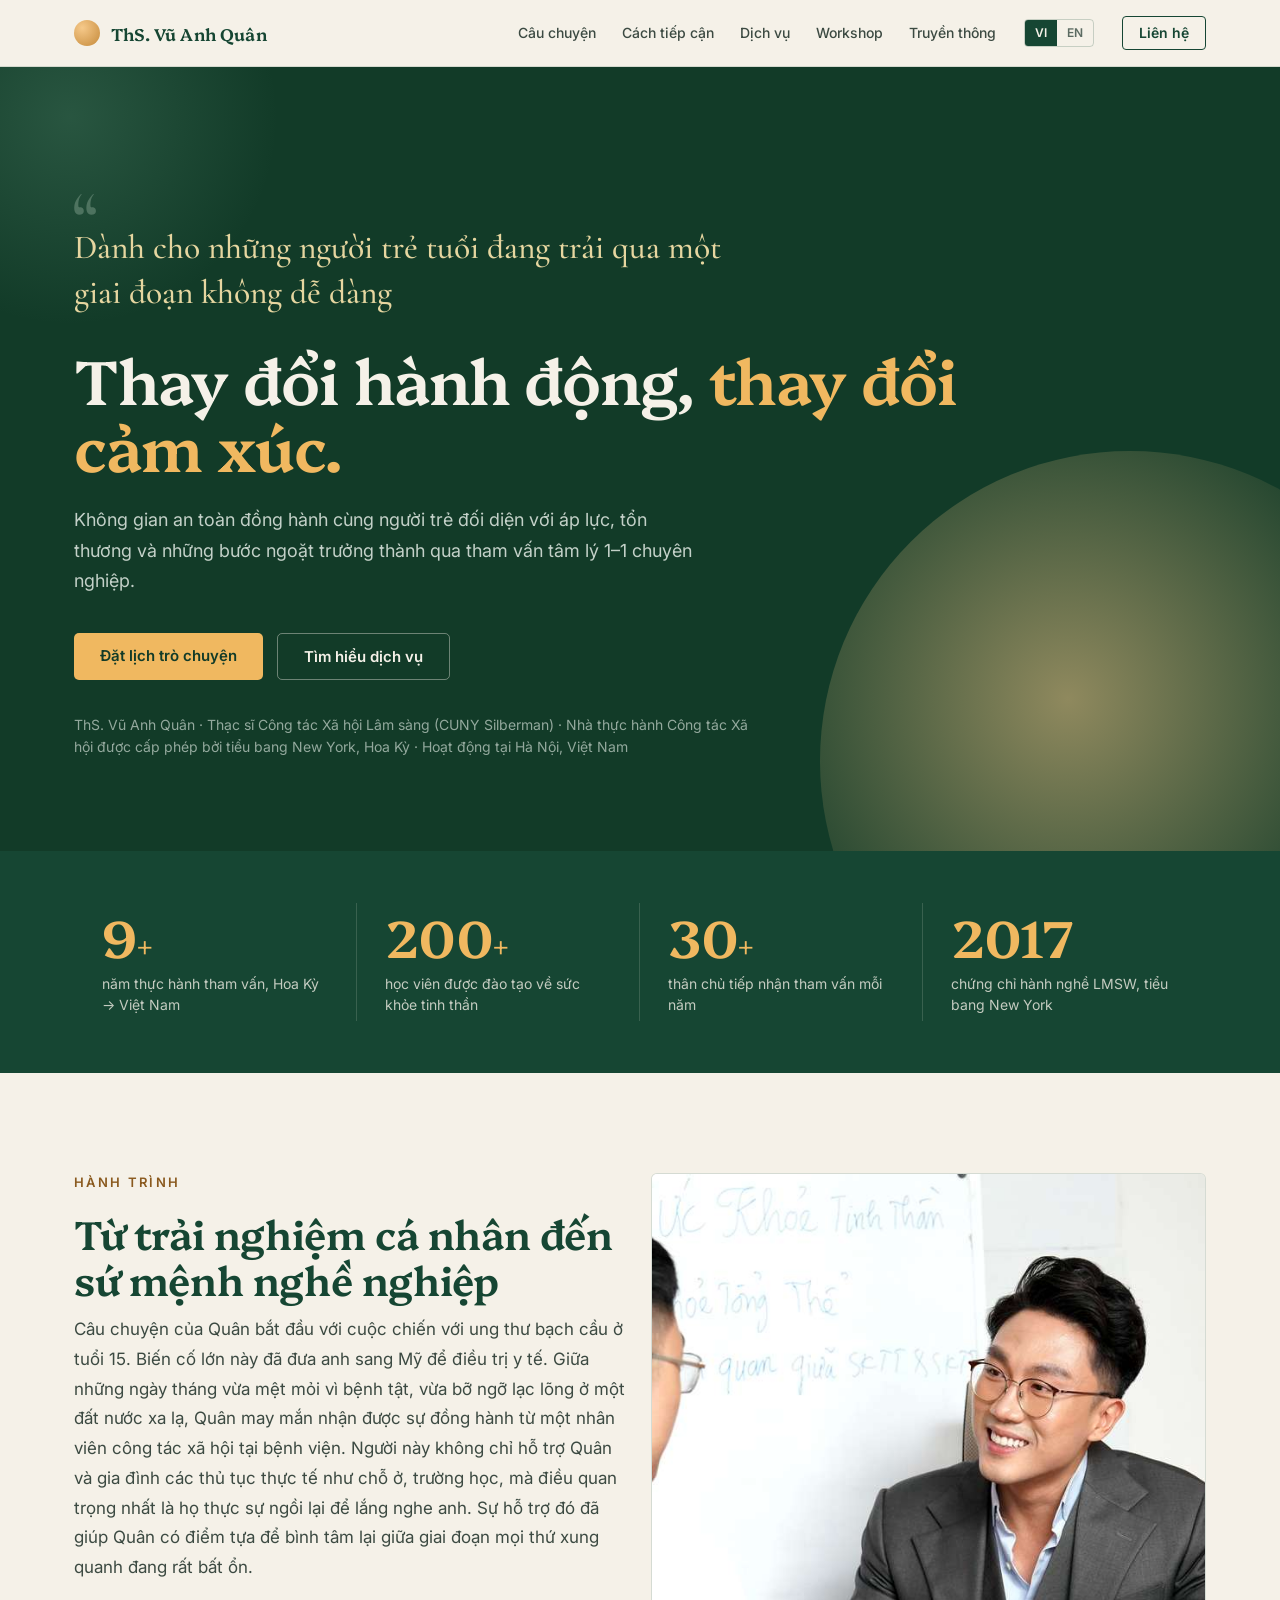
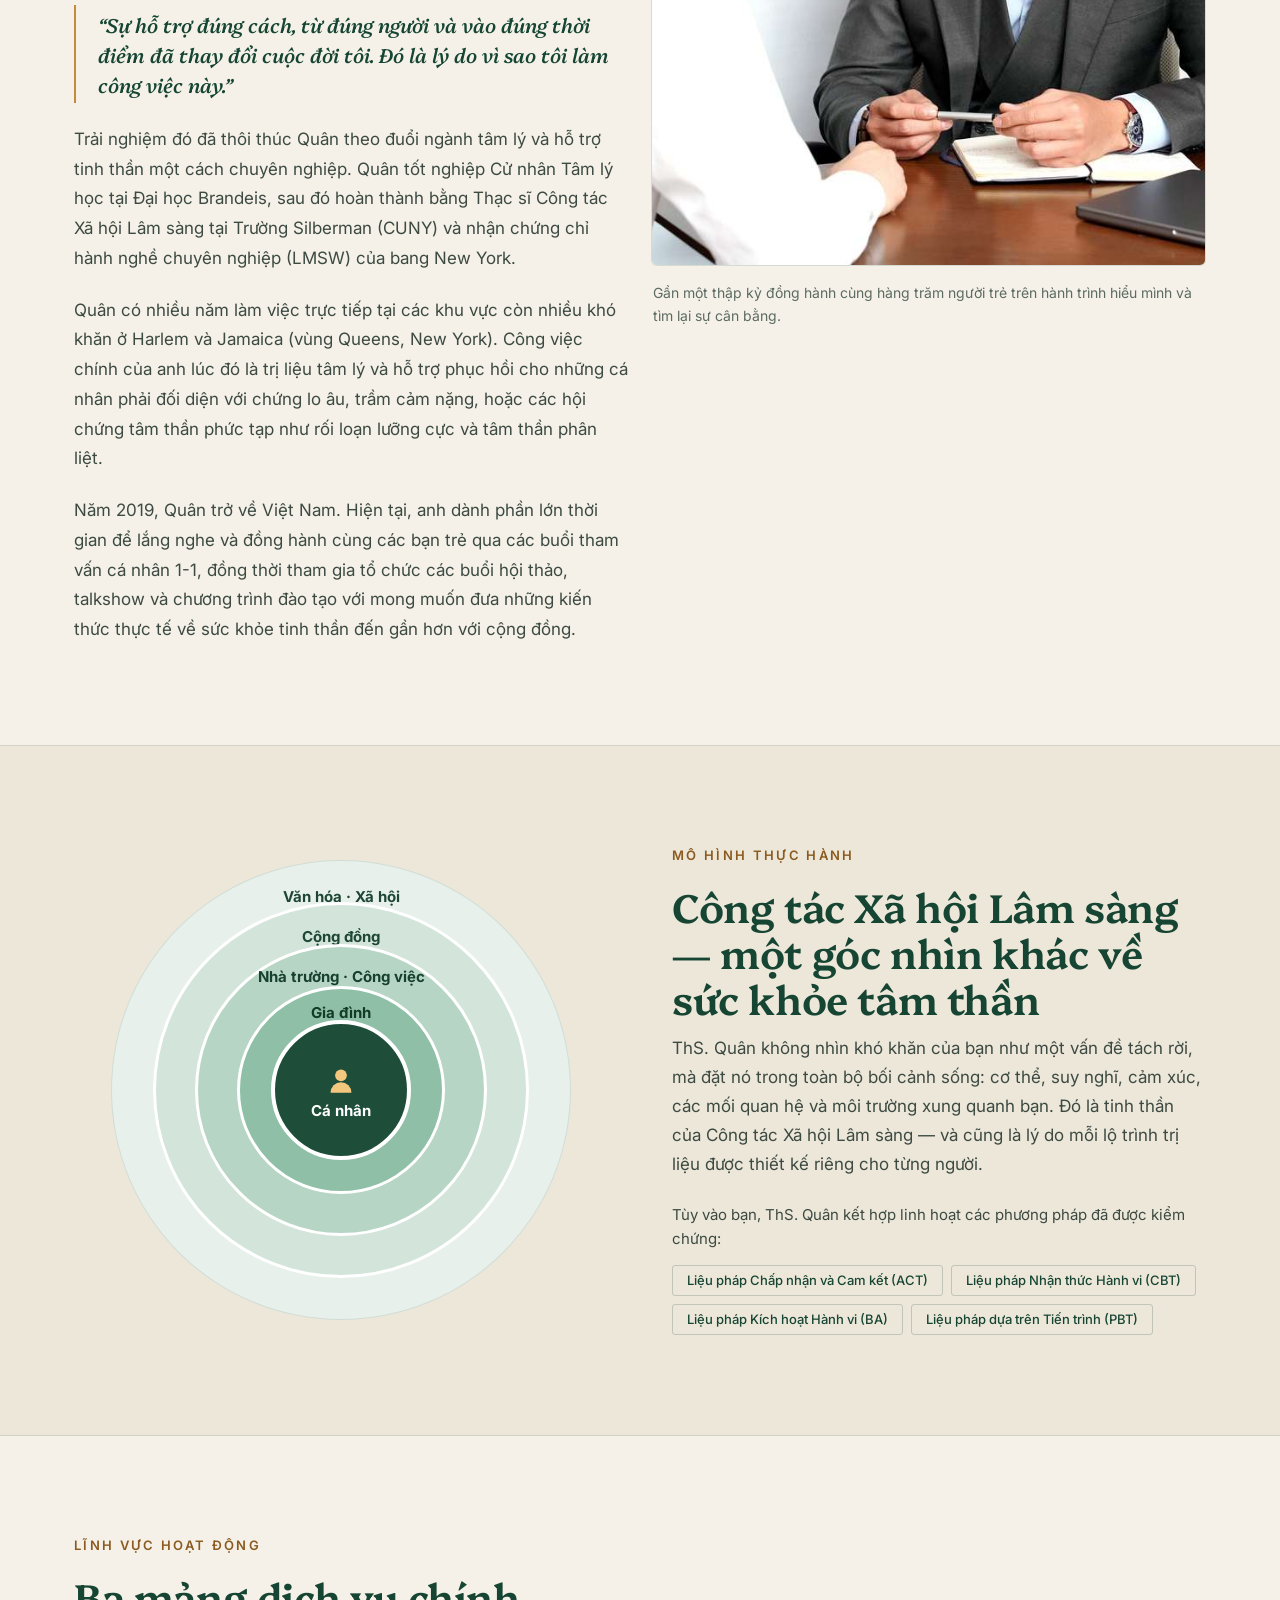
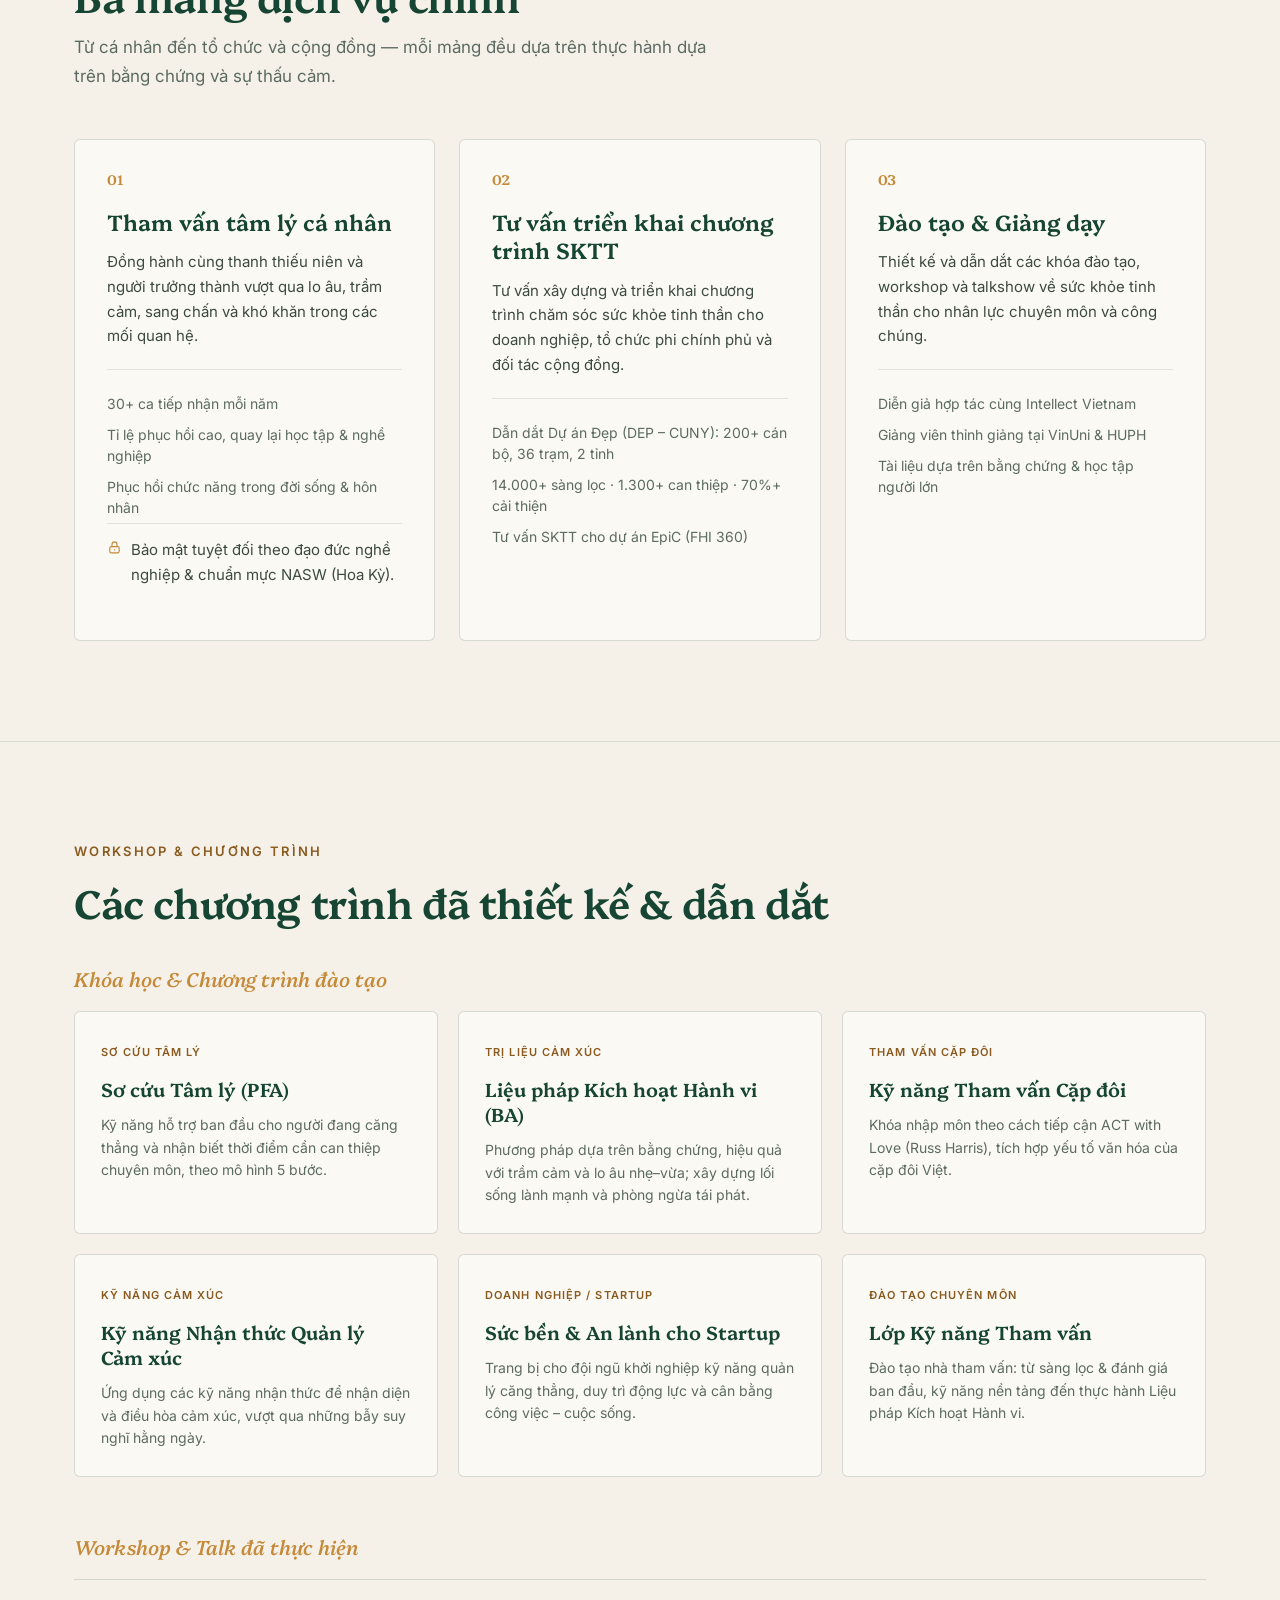
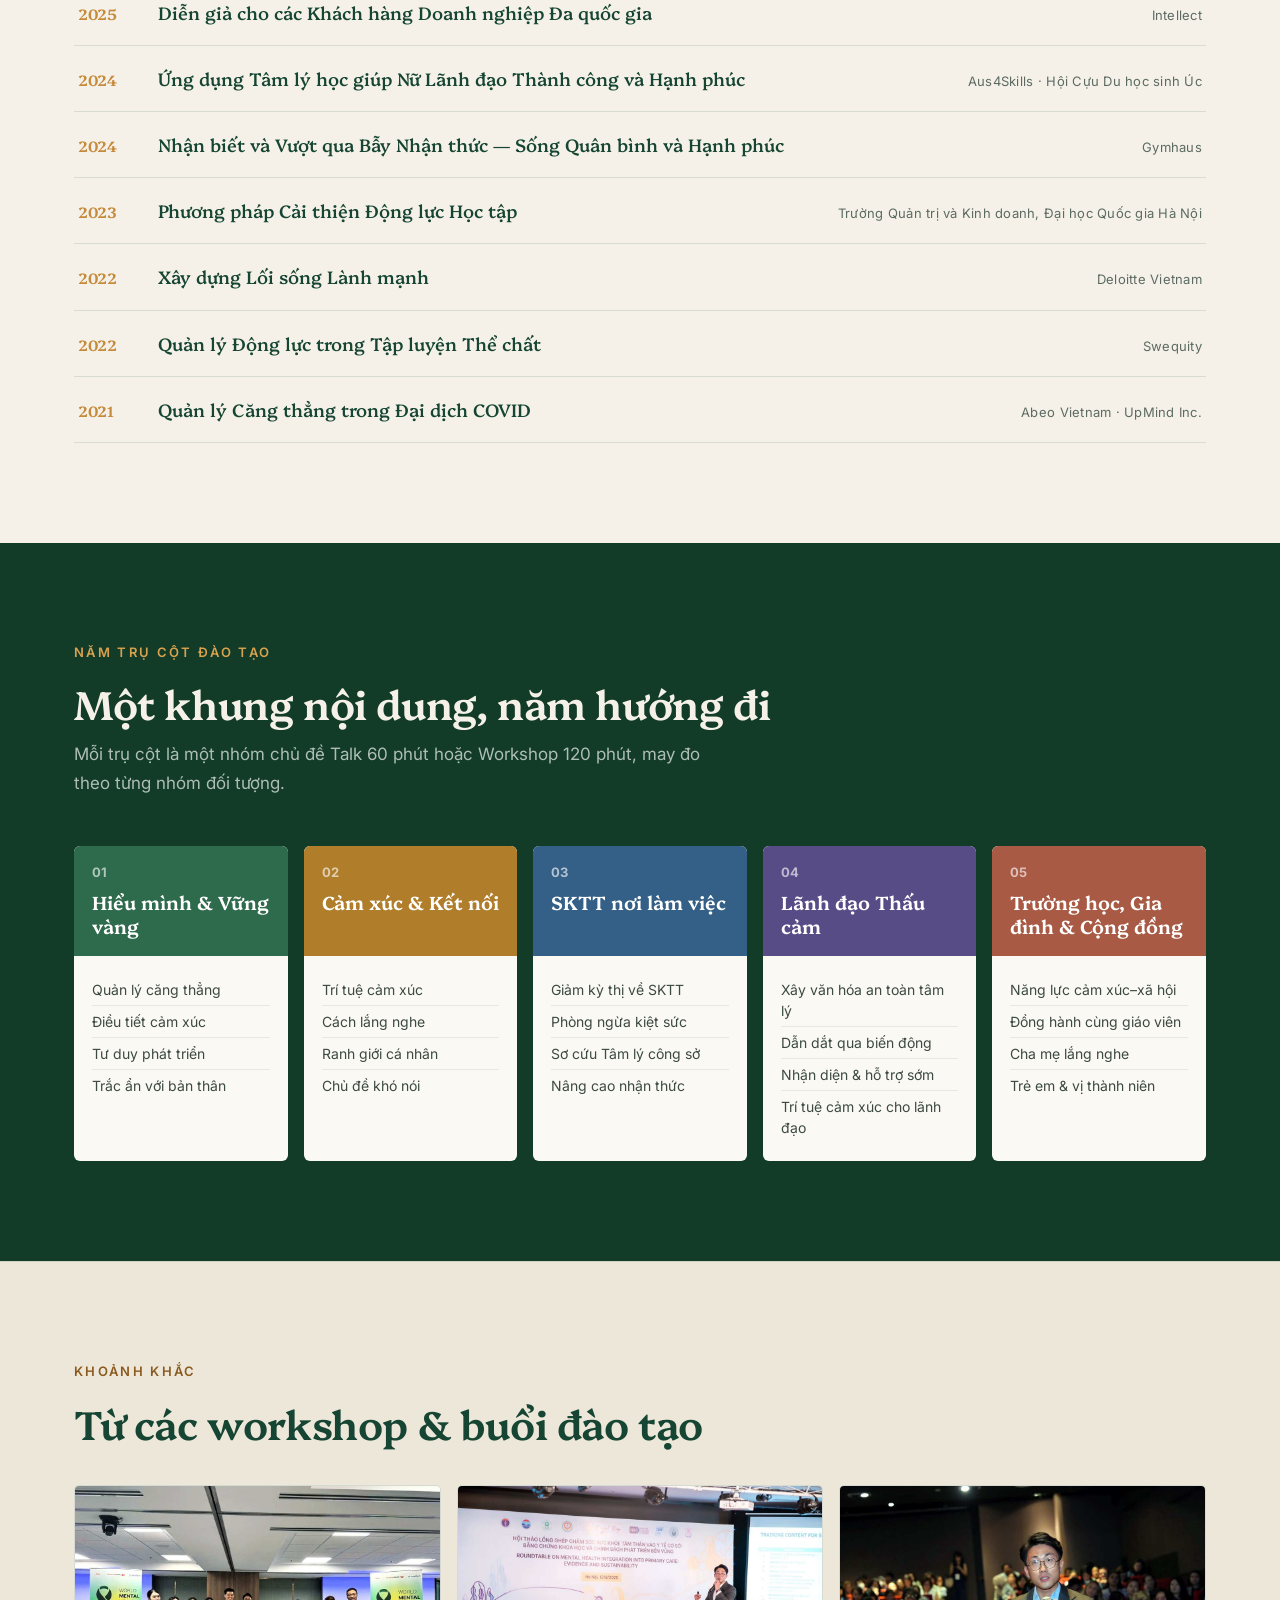
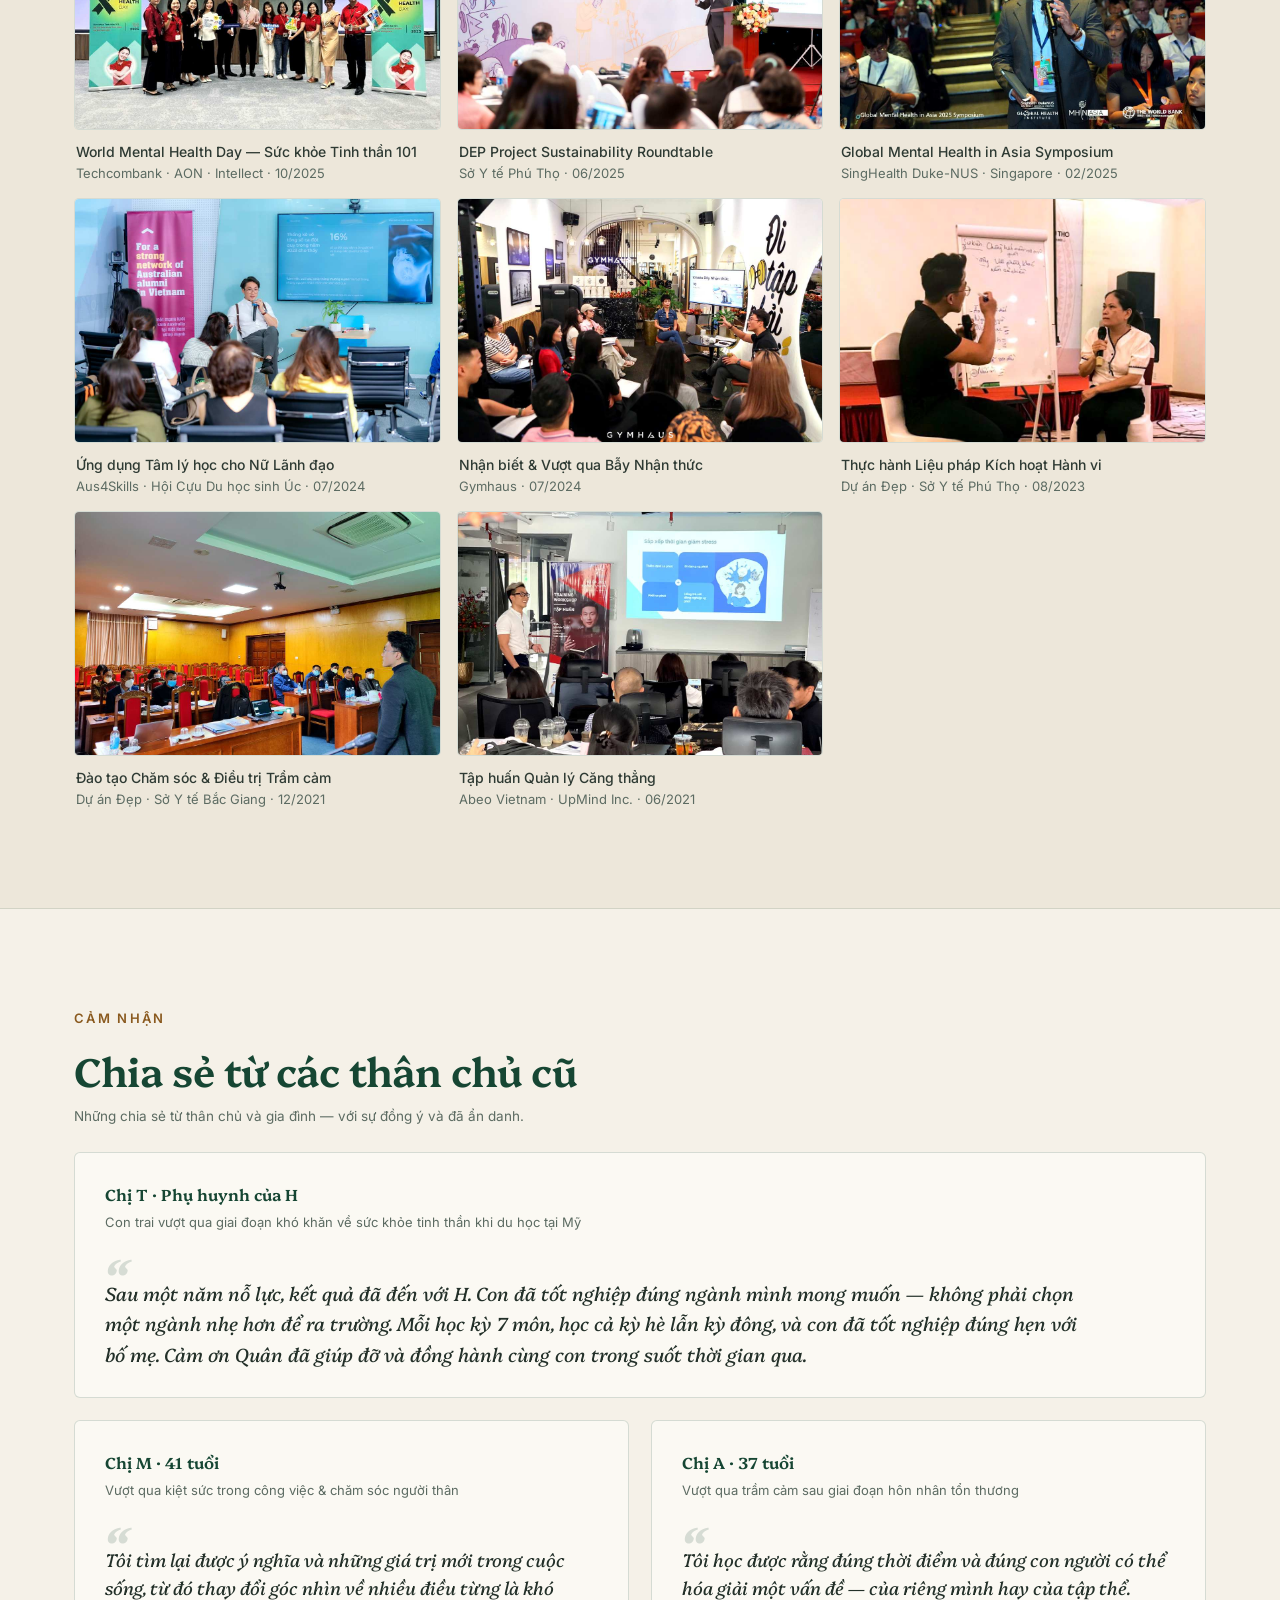
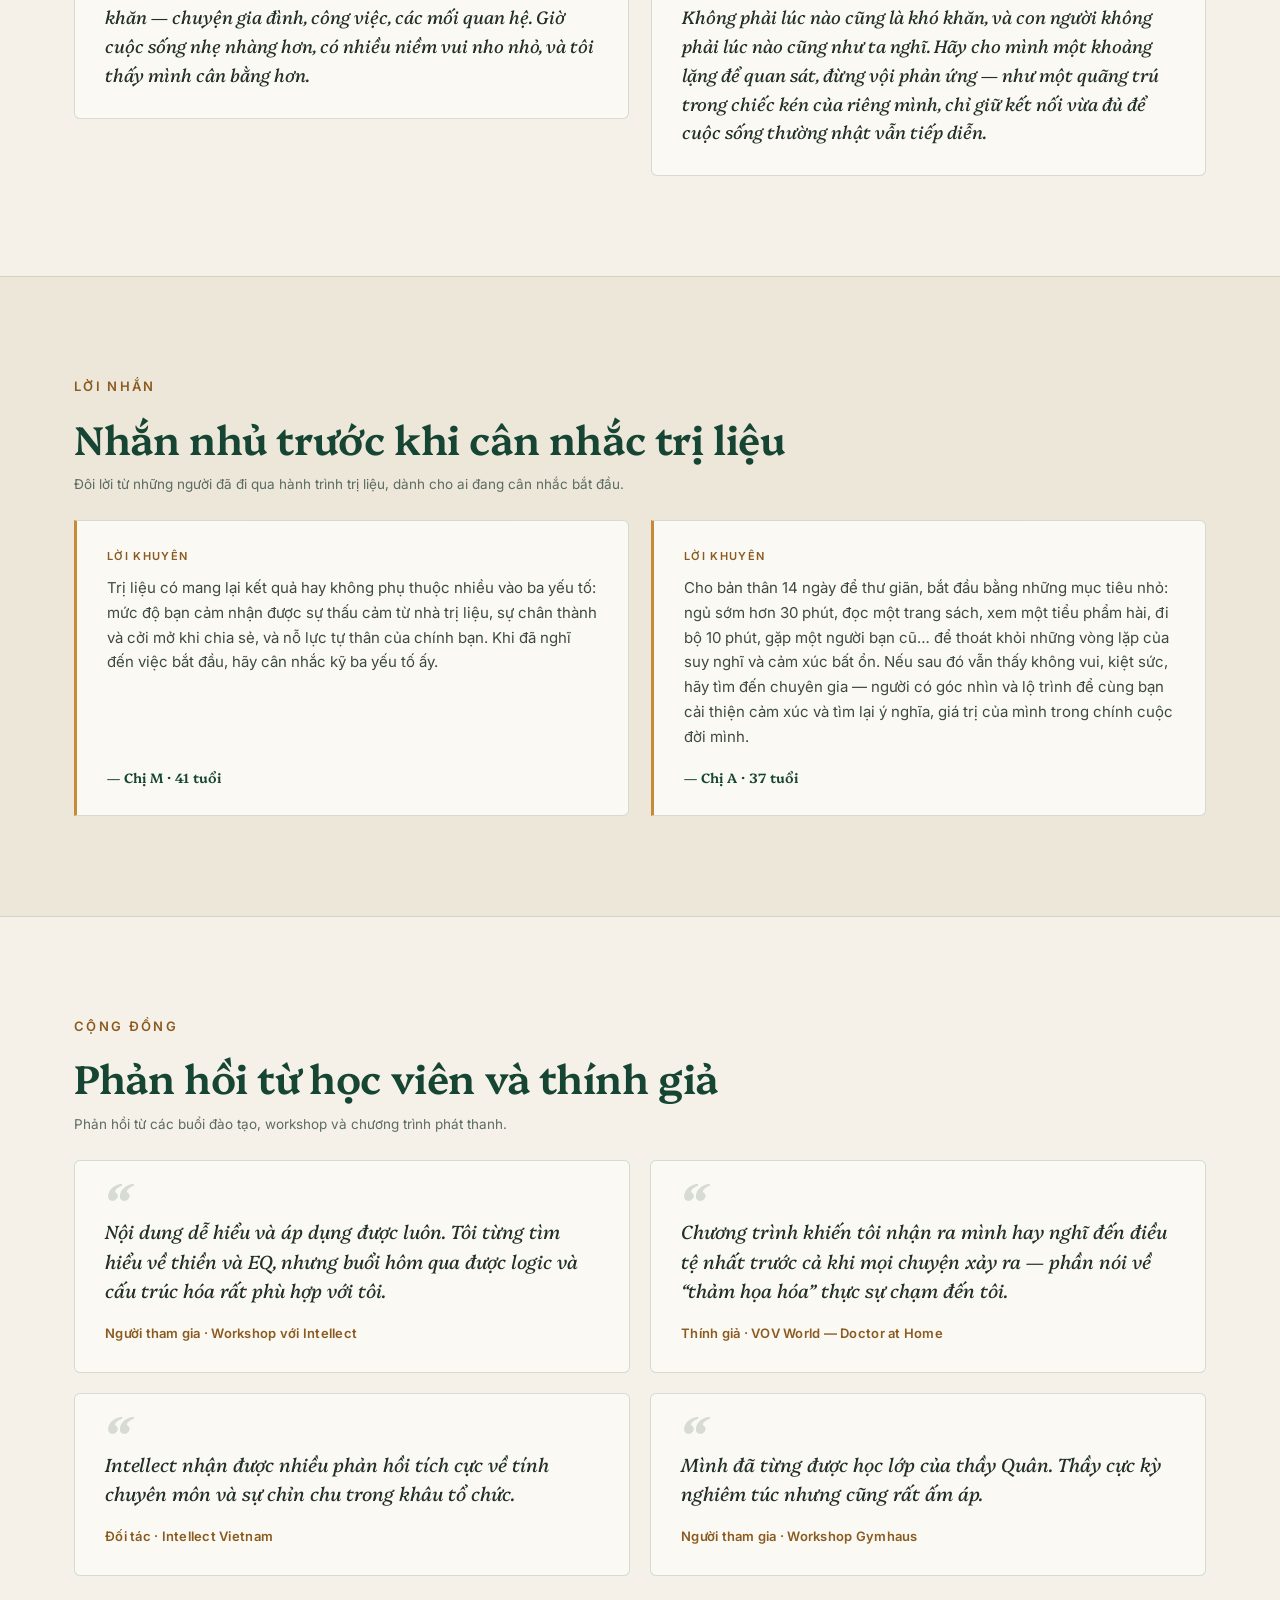
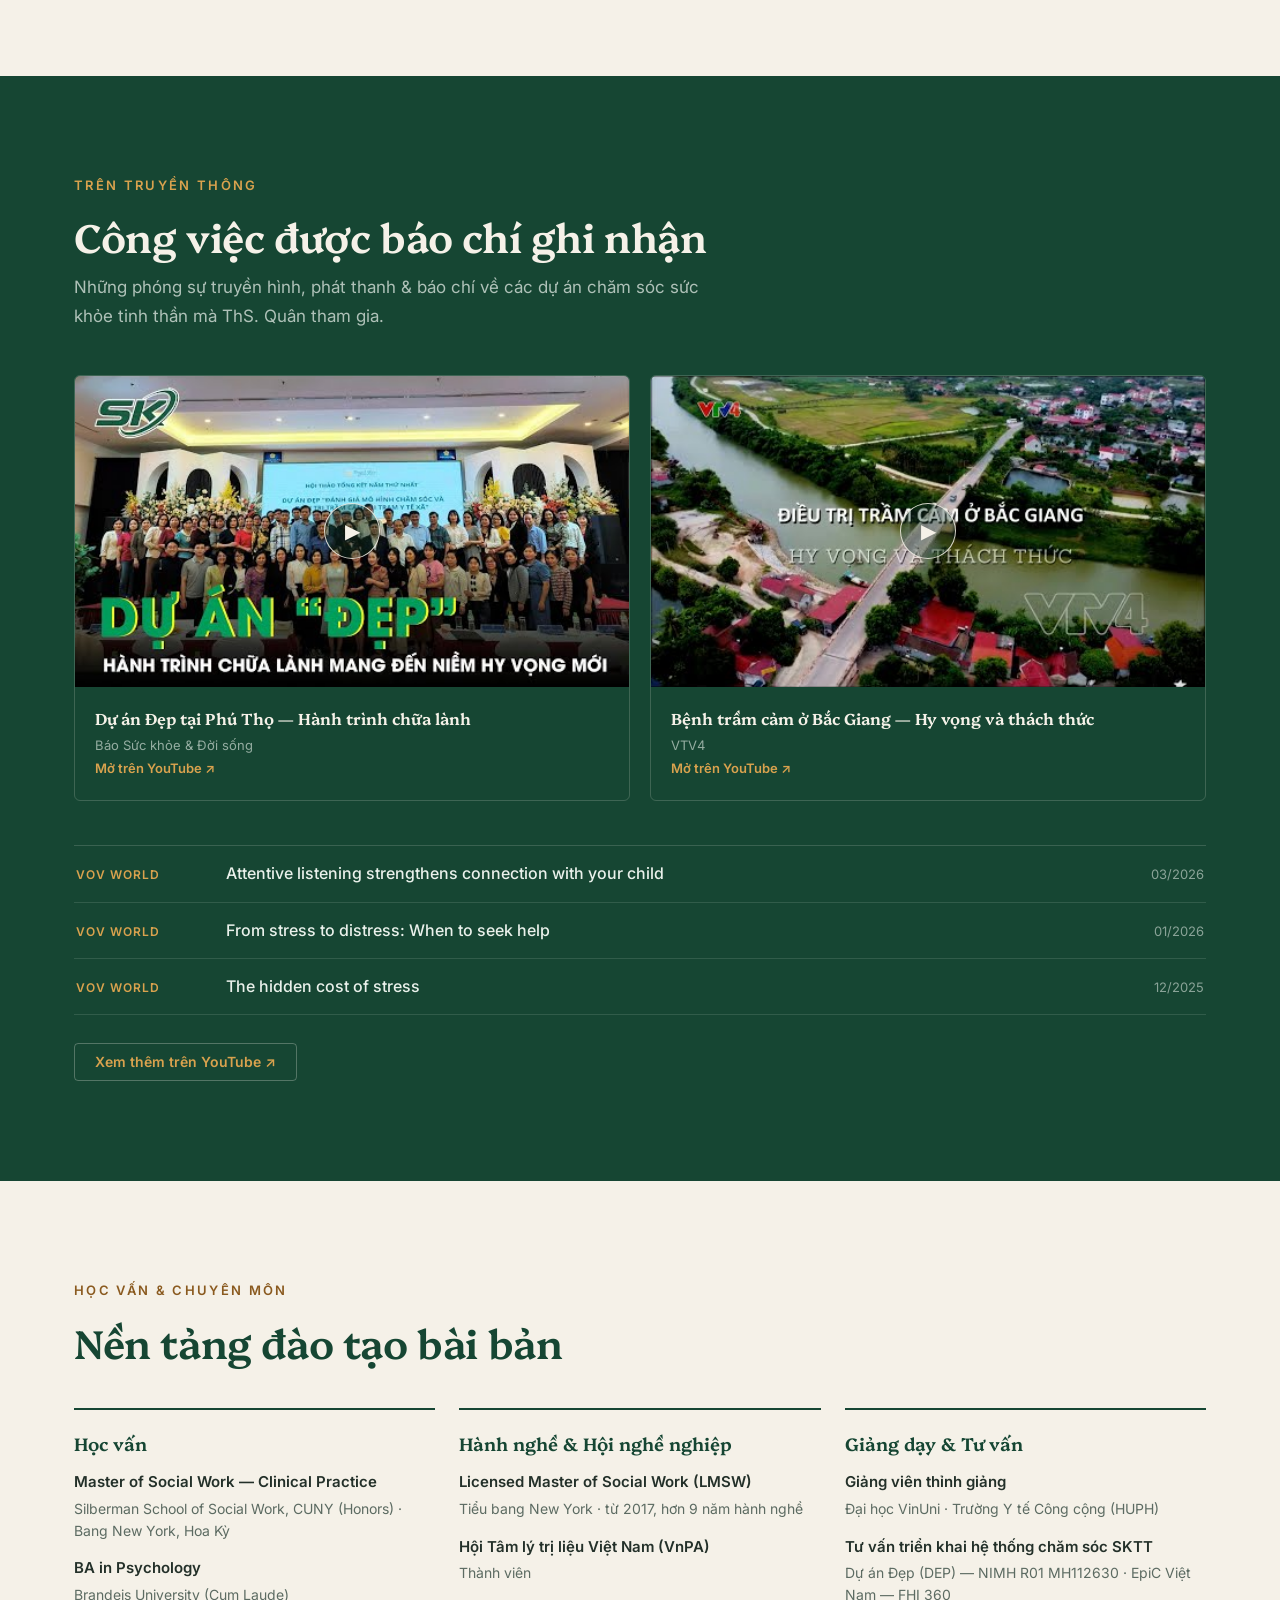
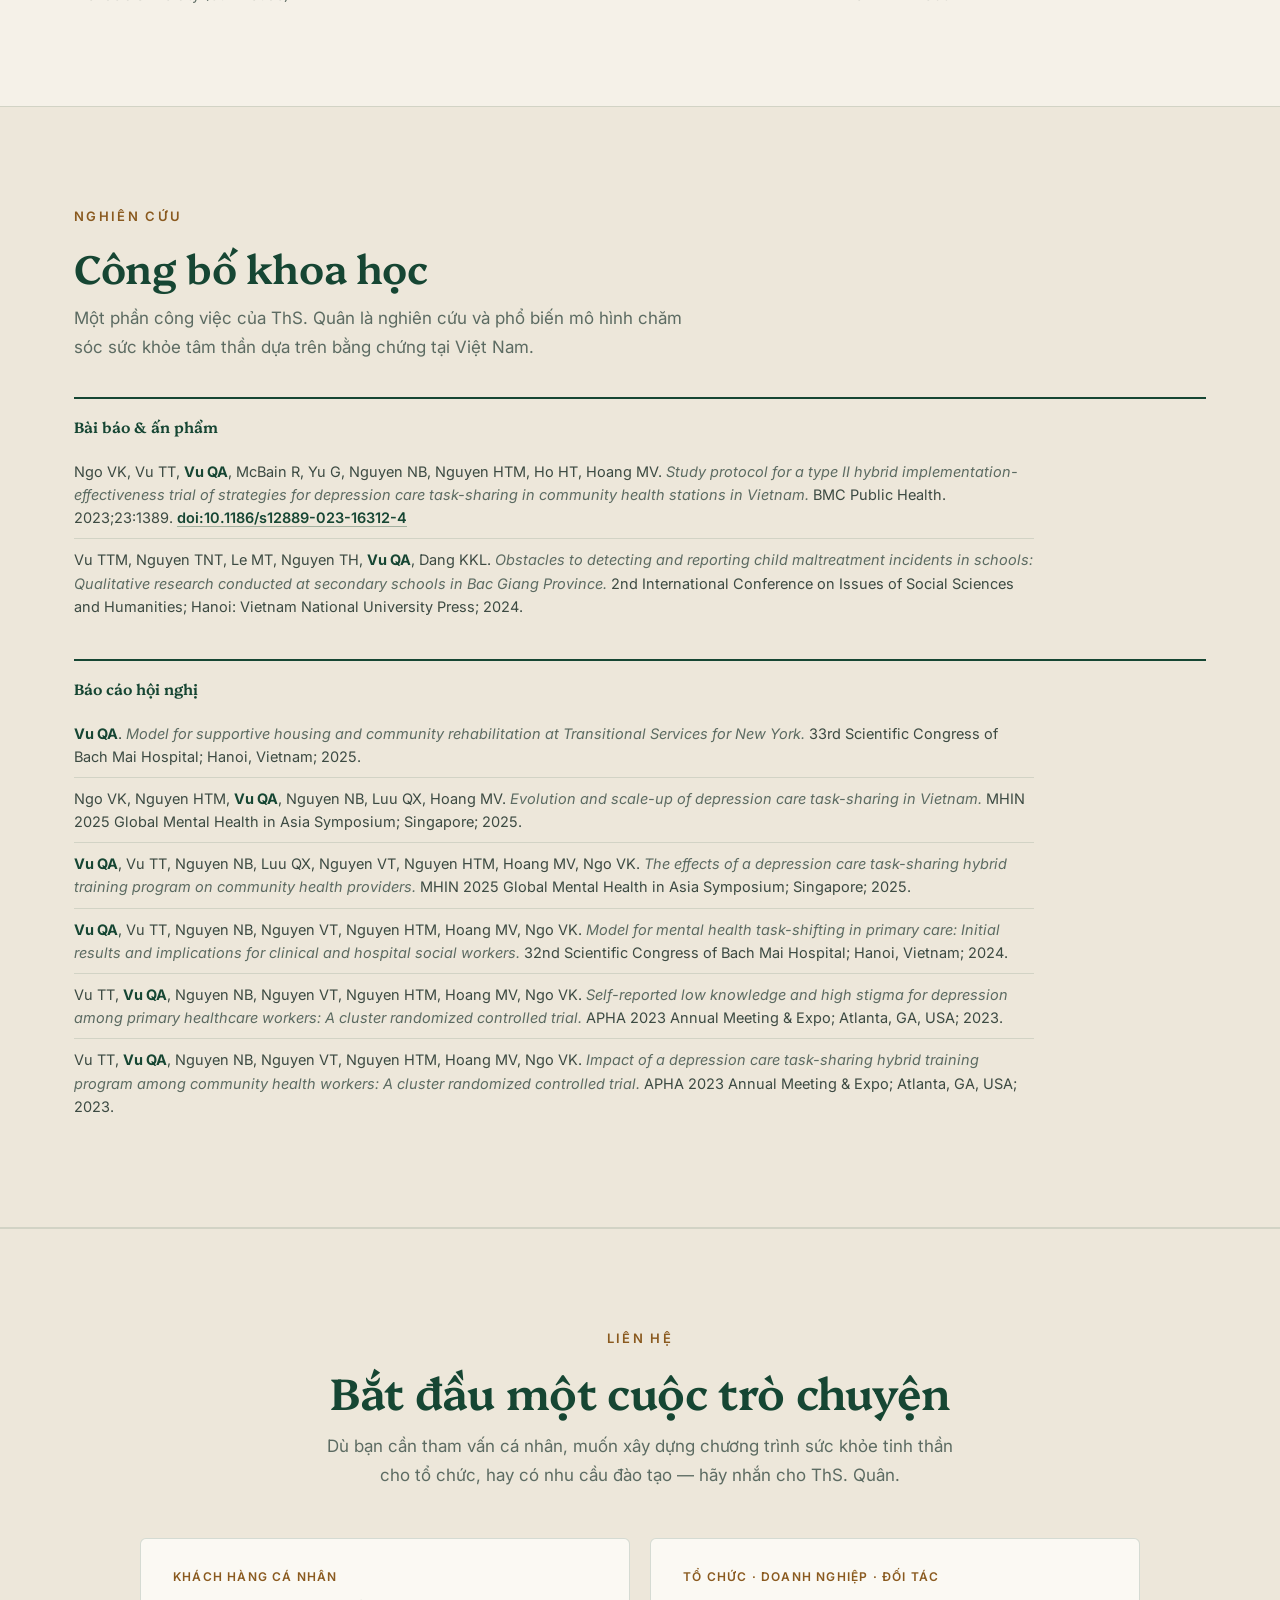
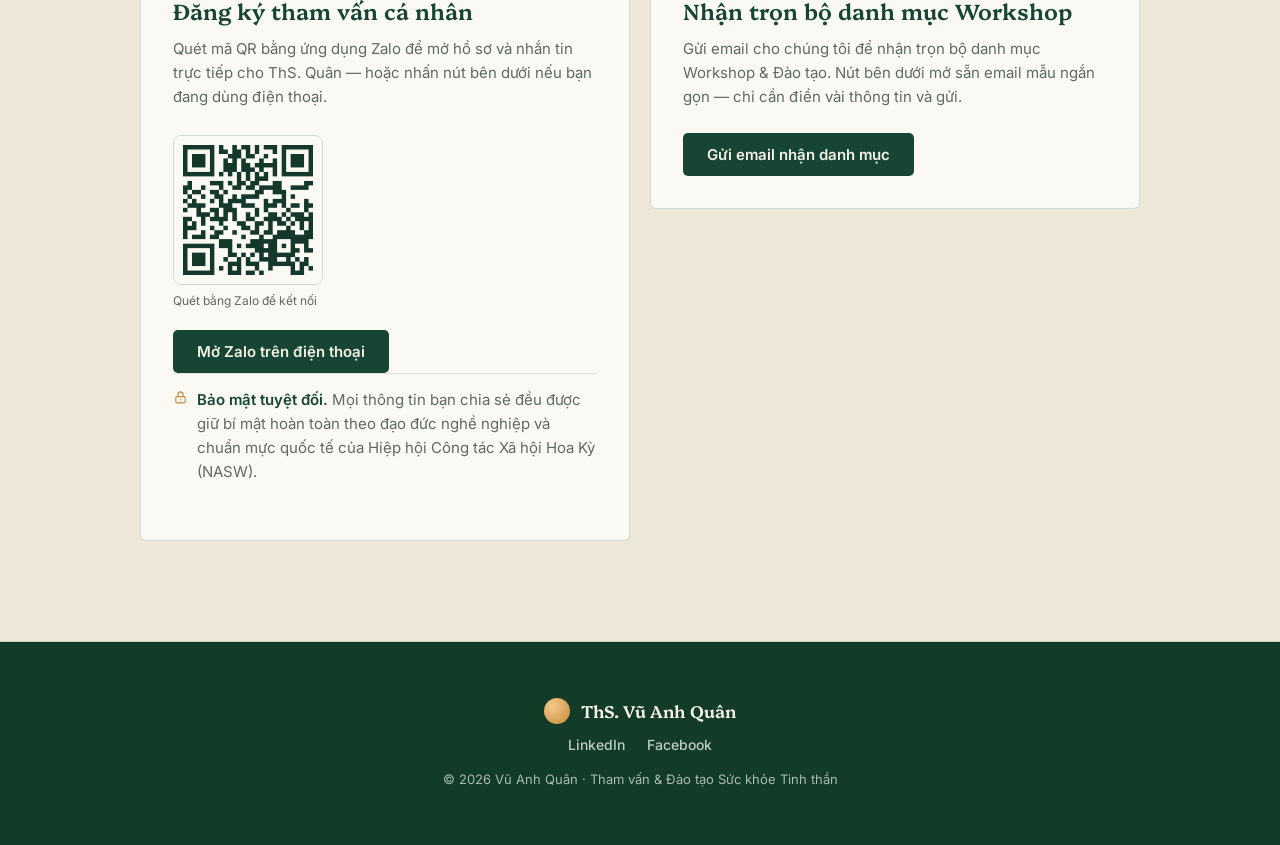
==== commit 24a410df: "Testimonials: 3-block structure with consented client stories + advice - Block 1 "Chia sẻ từ các thâ" ====
--- a/index.html
+++ b/index.html
@@ -164,6 +164,20 @@
   .tcard::before{content:"\201C";position:absolute;top:12px;left:28px;font:italic 700 54px/1 Platypi,Georgia,serif;color:rgba(22,70,51,.16)}
   .tcard p{position:relative;font:italic 400 19px/1.55 Platypi,Georgia,serif;color:var(--ink-soft);margin:28px 0 18px}
   .tcard footer{font:600 13px/1.4 Inter,sans-serif;color:var(--eyebrow);letter-spacing:.02em}
+  .t-note{font:400 13.5px/1.5 Inter,sans-serif;color:var(--muted);margin:0 0 26px;max-width:640px}
+  .story-grid{display:grid;grid-template-columns:1fr 1fr;gap:22px}
+  .story-card{position:relative;background:var(--card);border:1px solid var(--line);border-radius:var(--r);padding:30px 30px 28px;display:flex;flex-direction:column}
+  .story-card .who{font:600 16px/1.3 Platypi,Georgia,serif;color:var(--green)}
+  .story-card .ctx{display:block;font:400 13px/1.45 Inter,sans-serif;color:var(--muted);margin-top:4px}
+  .story-card .reflection{position:relative;font:italic 400 18px/1.6 Platypi,Georgia,serif;color:var(--ink-soft);margin:18px 0 0;padding-top:28px}
+  .story-card .reflection::before{content:"\201C";position:absolute;top:0;left:-2px;font:italic 700 50px/1 Platypi,Georgia,serif;color:rgba(22,70,51,.16)}
+  .story-card.wide{grid-column:1/-1}
+  .story-card.wide .reflection{max-width:82ch;font-size:19px}
+  .advice-grid{display:grid;grid-template-columns:1fr 1fr;gap:22px}
+  .advice-card{background:var(--card);border:1px solid var(--line);border-left:3px solid var(--gold);border-radius:0 var(--r) var(--r) 0;padding:28px 30px;display:flex;flex-direction:column}
+  .advice-card .lbl{display:block;font:600 11px/1.3 Inter,sans-serif;letter-spacing:.12em;text-transform:uppercase;color:var(--eyebrow);margin-bottom:12px}
+  .advice-card p{font:400 15px/1.66 Inter,sans-serif;color:var(--body);margin:0 0 18px}
+  .advice-card footer{margin-top:auto;font:600 13.5px/1.4 Platypi,Georgia,serif;color:var(--green)}
 
   /* MEDIA */
   .media-grid{display:grid;grid-template-columns:1fr 1fr;gap:20px;margin-bottom:44px}
@@ -204,7 +218,7 @@
   .contact-inner{max-width:1000px;margin:0 auto;text-align:center}
   .contact h2{font:600 44px/1.12 Platypi,Georgia,serif;color:var(--green);letter-spacing:-.015em;margin:0 0 16px}
   .contact .lead{margin:0 auto 48px}
-  .ccards{display:grid;grid-template-columns:1fr 1fr;gap:20px;text-align:left}
+  .ccards{display:grid;grid-template-columns:1fr 1fr;gap:20px;text-align:left;align-items:start}
   .ccard{border:1px solid var(--line);border-radius:var(--r);padding:32px;background:var(--card);display:flex;flex-direction:column}
   .ccard .tag{font:600 12px/1 Inter,sans-serif;letter-spacing:.1em;text-transform:uppercase;color:var(--eyebrow);margin:0 0 14px}
   .ccard h3{font:600 22px/1.3 Platypi,Georgia,serif;color:var(--green);margin:0 0 12px}
@@ -240,7 +254,8 @@
     .stat-grid{grid-template-columns:repeat(2,1fr);gap:24px 0}
     .stat{border-bottom:1px solid rgba(245,241,232,.16)}
     .stat:nth-child(2){border-right:0}
-    .media-grid,.tgrid,.ccards{grid-template-columns:1fr}
+    .media-grid,.tgrid,.ccards,.story-grid,.advice-grid{grid-template-columns:1fr}
+    .story-card.wide .reflection{max-width:none;font-size:18px}
     .cred-grid{grid-template-columns:1fr;gap:32px}
   }
   @media(max-width:680px){
@@ -515,11 +530,66 @@
   </div>
 </section>
 
-<!-- ============ TESTIMONIALS (catalogue — organizations & roles, consent-safe) ============ -->
+<!-- ============ TESTIMONIALS — 3 blocks: client stories · advice · community feedback ============ -->
+<!-- BLOCK 1 · Client stories (Chị T · M · A) — published with consent, anonymized -->
+<section class="sec" id="testimonials">
+  <div class="wrap">
+    <p class="eyebrow" data-vi="Cảm nhận" data-en="Testimonials">Cảm nhận</p>
+    <h2 class="h2" data-vi="Chia sẻ từ các thân chủ cũ" data-en="Words from former clients">Chia sẻ từ các thân chủ cũ</h2>
+    <p class="t-note" data-vi="Những chia sẻ từ thân chủ và gia đình — với sự đồng ý và đã ẩn danh." data-en="Shared by former clients and their families — with permission and anonymized.">Những chia sẻ từ thân chủ và gia đình — với sự đồng ý và đã ẩn danh.</p>
+    <div class="story-grid">
+      <article class="story-card wide">
+        <div>
+          <span class="who" data-vi="Chị T · Phụ huynh của H" data-en="Ms. T · Parent of H">Chị T · Phụ huynh của H</span>
+          <span class="ctx" data-vi="Con trai vượt qua giai đoạn khó khăn về sức khỏe tinh thần khi du học tại Mỹ" data-en="Her son moved through a mental-health crisis while studying in the U.S.">Con trai vượt qua giai đoạn khó khăn về sức khỏe tinh thần khi du học tại Mỹ</span>
+        </div>
+        <blockquote class="reflection" data-vi="Sau một năm nỗ lực, kết quả đã đến với H. Con đã tốt nghiệp đúng ngành mình mong muốn — không phải chọn một ngành nhẹ hơn để ra trường. Mỗi học kỳ 7 môn, học cả kỳ hè lẫn kỳ đông, và con đã tốt nghiệp đúng hẹn với bố mẹ. Cảm ơn Quân đã giúp đỡ và đồng hành cùng con trong suốt thời gian qua." data-en="After a year of effort, the results came for H. He graduated in exactly the major he wanted — without dropping to an easier one just to get through. Seven courses a semester, studying through summer and winter terms, and he graduated right on time as he'd promised his parents. Thank you, Quan, for helping and walking alongside him all this time.">Sau một năm nỗ lực, kết quả đã đến với H. Con đã tốt nghiệp đúng ngành mình mong muốn — không phải chọn một ngành nhẹ hơn để ra trường. Mỗi học kỳ 7 môn, học cả kỳ hè lẫn kỳ đông, và con đã tốt nghiệp đúng hẹn với bố mẹ. Cảm ơn Quân đã giúp đỡ và đồng hành cùng con trong suốt thời gian qua.</blockquote>
+      </article>
+      <article class="story-card">
+        <div>
+          <span class="who" data-vi="Chị M · 41 tuổi" data-en="Ms. M · 41">Chị M · 41 tuổi</span>
+          <span class="ctx" data-vi="Vượt qua kiệt sức trong công việc & chăm sóc người thân" data-en="Moved through burnout at work and in caregiving">Vượt qua kiệt sức trong công việc & chăm sóc người thân</span>
+        </div>
+        <blockquote class="reflection" data-vi="Tôi tìm lại được ý nghĩa và những giá trị mới trong cuộc sống, từ đó thay đổi góc nhìn về nhiều điều từng là khó khăn — chuyện gia đình, công việc, các mối quan hệ. Giờ cuộc sống nhẹ nhàng hơn, có nhiều niềm vui nho nhỏ, và tôi thấy mình cân bằng hơn." data-en="I rediscovered meaning and new values in my life, and that shifted how I see many things that once felt so hard — family, work, relationships. Life feels lighter now, full of small joys, and I feel more balanced.">Tôi tìm lại được ý nghĩa và những giá trị mới trong cuộc sống, từ đó thay đổi góc nhìn về nhiều điều từng là khó khăn — chuyện gia đình, công việc, các mối quan hệ. Giờ cuộc sống nhẹ nhàng hơn, có nhiều niềm vui nho nhỏ, và tôi thấy mình cân bằng hơn.</blockquote>
+      </article>
+      <article class="story-card">
+        <div>
+          <span class="who" data-vi="Chị A · 37 tuổi" data-en="Ms. A · 37">Chị A · 37 tuổi</span>
+          <span class="ctx" data-vi="Vượt qua trầm cảm sau giai đoạn hôn nhân tổn thương" data-en="Moved through depression after a painful marriage">Vượt qua trầm cảm sau giai đoạn hôn nhân tổn thương</span>
+        </div>
+        <blockquote class="reflection" data-vi="Tôi học được rằng đúng thời điểm và đúng con người có thể hóa giải một vấn đề — của riêng mình hay của tập thể. Không phải lúc nào cũng là khó khăn, và con người không phải lúc nào cũng như ta nghĩ. Hãy cho mình một khoảng lặng để quan sát, đừng vội phản ứng — như một quãng trú trong chiếc kén của riêng mình, chỉ giữ kết nối vừa đủ để cuộc sống thường nhật vẫn tiếp diễn." data-en="I learned that the right time and the right person can resolve a problem — your own or a shared one. Not every moment is a hardship, and people aren't always the way we assume. Give yourself a quiet pause to observe, don't react in a rush — like a while spent inside your own cocoon, keeping just enough connection for daily life to go on.">Tôi học được rằng đúng thời điểm và đúng con người có thể hóa giải một vấn đề — của riêng mình hay của tập thể. Không phải lúc nào cũng là khó khăn, và con người không phải lúc nào cũng như ta nghĩ. Hãy cho mình một khoảng lặng để quan sát, đừng vội phản ứng — như một quãng trú trong chiếc kén của riêng mình, chỉ giữ kết nối vừa đủ để cuộc sống thường nhật vẫn tiếp diễn.</blockquote>
+      </article>
+    </div>
+  </div>
+</section>
+
+<!-- BLOCK 2 · Advice to prospective clients (Chị M · A) -->
+<section class="sec bg-alt">
+  <div class="wrap">
+    <p class="eyebrow" data-vi="Lời nhắn" data-en="A word of advice">Lời nhắn</p>
+    <h2 class="h2" data-vi="Nhắn nhủ trước khi cân nhắc trị liệu" data-en="Before you consider therapy">Nhắn nhủ trước khi cân nhắc trị liệu</h2>
+    <p class="t-note" data-vi="Đôi lời từ những người đã đi qua hành trình trị liệu, dành cho ai đang cân nhắc bắt đầu." data-en="A few words from people who've been through therapy, for anyone thinking of starting.">Đôi lời từ những người đã đi qua hành trình trị liệu, dành cho ai đang cân nhắc bắt đầu.</p>
+    <div class="advice-grid">
+      <article class="advice-card">
+        <span class="lbl" data-vi="Lời khuyên" data-en="Advice">Lời khuyên</span>
+        <p data-vi="Trị liệu có mang lại kết quả hay không phụ thuộc nhiều vào ba yếu tố: mức độ bạn cảm nhận được sự thấu cảm từ nhà trị liệu, sự chân thành và cởi mở khi chia sẻ, và nỗ lực tự thân của chính bạn. Khi đã nghĩ đến việc bắt đầu, hãy cân nhắc kỹ ba yếu tố ấy." data-en="Whether therapy works depends a lot on three things: how much you feel your therapist's empathy, how honestly and openly you share, and your own effort. If you're thinking about starting, weigh those three carefully first.">Trị liệu có mang lại kết quả hay không phụ thuộc nhiều vào ba yếu tố: mức độ bạn cảm nhận được sự thấu cảm từ nhà trị liệu, sự chân thành và cởi mở khi chia sẻ, và nỗ lực tự thân của chính bạn. Khi đã nghĩ đến việc bắt đầu, hãy cân nhắc kỹ ba yếu tố ấy.</p>
+        <footer data-vi="— Chị M · 41 tuổi" data-en="— Ms. M · 41">— Chị M · 41 tuổi</footer>
+      </article>
+      <article class="advice-card">
+        <span class="lbl" data-vi="Lời khuyên" data-en="Advice">Lời khuyên</span>
+        <p data-vi="Cho bản thân 14 ngày để thư giãn, bắt đầu bằng những mục tiêu nhỏ: ngủ sớm hơn 30 phút, đọc một trang sách, xem một tiểu phẩm hài, đi bộ 10 phút, gặp một người bạn cũ… để thoát khỏi những vòng lặp của suy nghĩ và cảm xúc bất ổn. Nếu sau đó vẫn thấy không vui, kiệt sức, hãy tìm đến chuyên gia — người có góc nhìn và lộ trình để cùng bạn cải thiện cảm xúc và tìm lại ý nghĩa, giá trị của mình trong chính cuộc đời mình." data-en="Give yourself 14 days to unwind, starting with tiny goals: sleep 30 minutes earlier, read one page, watch a comedy skit, walk for 10 minutes, meet an old friend… to step out of the loops of unsettled thoughts and feelings. If you still feel low or exhausted afterward, reach out to a professional — someone with the perspective and a roadmap to help you improve how you feel and rediscover your meaning and worth in your own life.">Cho bản thân 14 ngày để thư giãn, bắt đầu bằng những mục tiêu nhỏ: ngủ sớm hơn 30 phút, đọc một trang sách, xem một tiểu phẩm hài, đi bộ 10 phút, gặp một người bạn cũ… để thoát khỏi những vòng lặp của suy nghĩ và cảm xúc bất ổn. Nếu sau đó vẫn thấy không vui, kiệt sức, hãy tìm đến chuyên gia — người có góc nhìn và lộ trình để cùng bạn cải thiện cảm xúc và tìm lại ý nghĩa, giá trị của mình trong chính cuộc đời mình.</p>
+        <footer data-vi="— Chị A · 37 tuổi" data-en="— Ms. A · 37">— Chị A · 37 tuổi</footer>
+      </article>
+    </div>
+  </div>
+</section>
+
+<!-- BLOCK 3 · Community feedback (workshop / media) -->
 <section class="sec">
   <div class="wrap">
-    <p class="eyebrow" data-vi="Cảm nhận" data-en="Testimonials">Cảm nhận</p>
-    <h2 class="h2" style="margin-bottom:40px" data-vi="Người tham gia nói gì" data-en="What people say">Người tham gia nói gì</h2>
+    <p class="eyebrow" data-vi="Cộng đồng" data-en="Community">Cộng đồng</p>
+    <h2 class="h2" data-vi="Phản hồi từ học viên và thính giả" data-en="From trainees & listeners">Phản hồi từ học viên và thính giả</h2>
+    <p class="t-note" data-vi="Phản hồi từ các buổi đào tạo, workshop và chương trình phát thanh." data-en="Feedback from training sessions, workshops, and radio programs.">Phản hồi từ các buổi đào tạo, workshop và chương trình phát thanh.</p>
     <div class="tgrid">
       <blockquote class="tcard"><p data-vi="Nội dung dễ hiểu và áp dụng được luôn. Tôi từng tìm hiểu về thiền và EQ, nhưng buổi hôm qua được logic và cấu trúc hóa rất phù hợp với tôi." data-en="The content was easy to understand and immediately usable. I'd explored meditation and EQ before, but yesterday's session was logical and well-structured in a way that really fit me.">Nội dung dễ hiểu và áp dụng được luôn. Tôi từng tìm hiểu về thiền và EQ, nhưng buổi hôm qua được logic và cấu trúc hóa rất phù hợp với tôi.</p><footer data-vi="Người tham gia · Workshop với Intellect" data-en="Participant · Workshop with Intellect">Người tham gia · Workshop với Intellect</footer></blockquote>
       <blockquote class="tcard"><p data-vi="Chương trình khiến tôi nhận ra mình hay nghĩ đến điều tệ nhất trước cả khi mọi chuyện xảy ra — phần nói về “thảm họa hóa” thực sự chạm đến tôi." data-en="The program made me realize I tend to imagine the worst before anything has even happened — the part about “catastrophizing” really struck me.">Chương trình khiến tôi nhận ra mình hay nghĩ đến điều tệ nhất trước cả khi mọi chuyện xảy ra — phần nói về “thảm họa hóa” thực sự chạm đến tôi.</p><footer data-vi="Thính giả · VOV World — Doctor at Home" data-en="Listener · VOV World — Doctor at Home">Thính giả · VOV World — Doctor at Home</footer></blockquote>
@@ -528,8 +598,8 @@
     </div>
   </div>
 </section>
-<!-- CLINICAL-CLIENT TESTIMONIALS — kept for later; HIDDEN pending each client's consent to publish.
-  N.A (38) · V.H (25) · T.A (19) · M.A (44) — quotes archived in landing_copy.md. Publish individually once consent is confirmed. -->
+<!-- CLIENT STORIES above (Chị T · M · A) published with consent, anonymized (2026-07).
+  Older clinical quotes still HIDDEN pending consent: N.A (38) · V.H (25) · T.A (19) · M.A (44) — archived in landing_copy.md. -->
 
 <!-- ============ MEDIA ============ -->
 <section class="sec bg-green" id="media">
@@ -644,7 +714,6 @@
         <h3 data-vi="Đăng ký tham vấn cá nhân" data-en="Book individual counseling">Đăng ký tham vấn cá nhân</h3>
         <p data-vi="Quét mã QR bằng ứng dụng Zalo để mở hồ sơ và nhắn tin trực tiếp cho ThS. Quân — hoặc nhấn nút bên dưới nếu bạn đang dùng điện thoại." data-en="Scan the QR with the Zalo app to open the profile and message Mr. Quan directly — or tap the button below if you're on your phone.">Quét mã QR bằng ứng dụng Zalo để mở hồ sơ và nhắn tin trực tiếp cho ThS. Quân — hoặc nhấn nút bên dưới nếu bạn đang dùng điện thoại.</p>
         <div class="zalo-qr"><img src="[data-uri]" alt="Zalo QR — ThS. Vũ Anh Quân" width="150" height="150" loading="lazy" /><div class="cap" data-vi="Quét bằng Zalo để kết nối" data-en="Scan with Zalo to connect">Quét bằng Zalo để kết nối</div></div>
-        <div class="grow"></div>
         <a class="btn-mail" target="_blank" rel="noopener noreferrer" href="https://zalo.me/84966249391"><span data-vi="Mở Zalo trên điện thoại" data-en="Open Zalo on mobile">Mở Zalo trên điện thoại</span></a>
         <p class="privacy-note"><svg viewBox="0 0 24 24" aria-hidden="true"><rect x="4.5" y="10.5" width="15" height="10" rx="2"/><path d="M8 10.5V7a4 4 0 0 1 8 0v3.5"/><circle cx="12" cy="15.5" r="1.2" fill="var(--gold)" stroke="none"/></svg><span data-vi="<b>Bảo mật tuyệt đối.</b> Mọi thông tin bạn chia sẻ đều được giữ bí mật hoàn toàn theo đạo đức nghề nghiệp và chuẩn mực quốc tế của Hiệp hội Công tác Xã hội Hoa Kỳ (NASW)." data-en="<b>Full confidentiality.</b> Everything you share is kept strictly private, in line with professional ethics and the international standards of the U.S. National Association of Social Workers (NASW)."><b>Bảo mật tuyệt đối.</b> Mọi thông tin bạn chia sẻ đều được giữ bí mật hoàn toàn theo đạo đức nghề nghiệp và chuẩn mực quốc tế của Hiệp hội Công tác Xã hội Hoa Kỳ (NASW).</span></p>
       </div>
@@ -652,7 +721,6 @@
         <p class="tag" data-vi="Tổ chức · Doanh nghiệp · Đối tác" data-en="Organizations · Partners">Tổ chức · Doanh nghiệp · Đối tác</p>
         <h3 data-vi="Nhận trọn bộ danh mục Workshop" data-en="Get our full workshop catalogue">Nhận trọn bộ danh mục Workshop</h3>
         <p data-vi="Gửi email cho chúng tôi để nhận trọn bộ danh mục Workshop & Đào tạo. Nút bên dưới mở sẵn email mẫu ngắn gọn — chỉ cần điền vài thông tin và gửi." data-en="Send us an email to receive our full workshop offering catalogue. The button opens a short pre-filled template — just add a few details and send.">Gửi email cho chúng tôi để nhận trọn bộ danh mục Workshop & Đào tạo. Nút bên dưới mở sẵn email mẫu ngắn gọn — chỉ cần điền vài thông tin và gửi.</p>
-        <div class="grow"></div>
         <a class="btn-mail" target="_top" href="mailto:quan.dennis.vu@gmail.com?subject=Y%C3%AAu%20c%E1%BA%A7u%20danh%20m%E1%BB%A5c%20Workshop%20%26%20%C4%90%C3%A0o%20t%E1%BA%A1o&amp;body=Th%C3%A2n%20g%E1%BB%ADi%20ThS.%20V%C5%A9%20Anh%20Qu%C3%A2n%2C%0D%0A%0D%0A%C4%90%C6%A1n%20v%E1%BB%8B%20ch%C3%BAng%20t%C3%B4i%20mong%20nh%E1%BA%ADn%20danh%20m%E1%BB%A5c%20Workshop%20%26%20%C4%90%C3%A0o%20t%E1%BA%A1o%20%C4%91%E1%BA%A7y%20%C4%91%E1%BB%A7.%20V%C3%A0i%20th%C3%B4ng%20tin%20ng%E1%BA%AFn%3A%0D%0A%E2%80%A2%20T%C3%AAn%20t%E1%BB%95%20ch%E1%BB%A9c%3A%0D%0A%E2%80%A2%20Ng%C6%B0%E1%BB%9Di%20li%C3%AAn%20h%E1%BB%87%3A%0D%0A%E2%80%A2%20Ch%E1%BB%A7%20%C4%91%E1%BB%81%20/%20Nhu%20c%E1%BA%A7u%20di%E1%BB%85n%20thuy%E1%BA%BFt%20quan%20t%C3%A2m%3A%0D%0A%0D%0AC%E1%BA%A3m%20%C6%A1n%20anh."><span data-vi="Gửi email nhận danh mục" data-en="Email for the catalogue">Gửi email nhận danh mục</span></a>
       </div>
     </div>
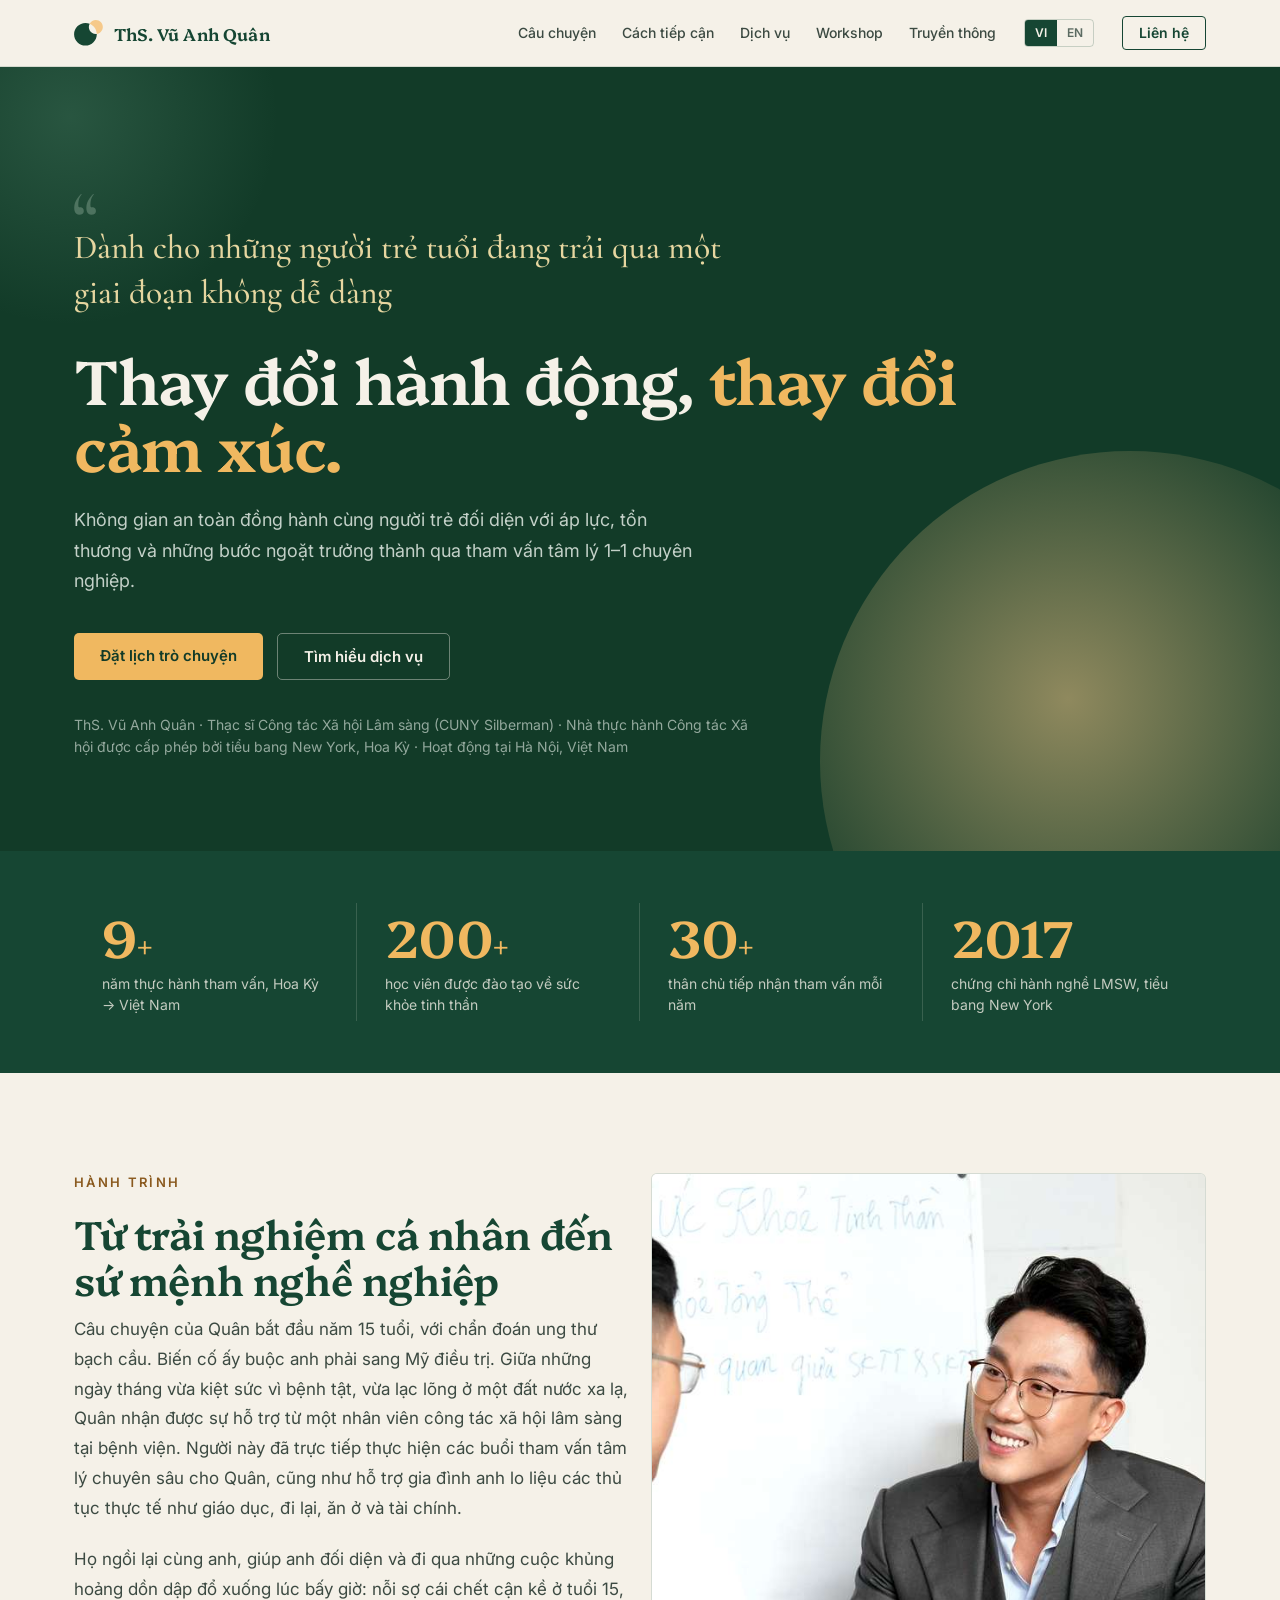
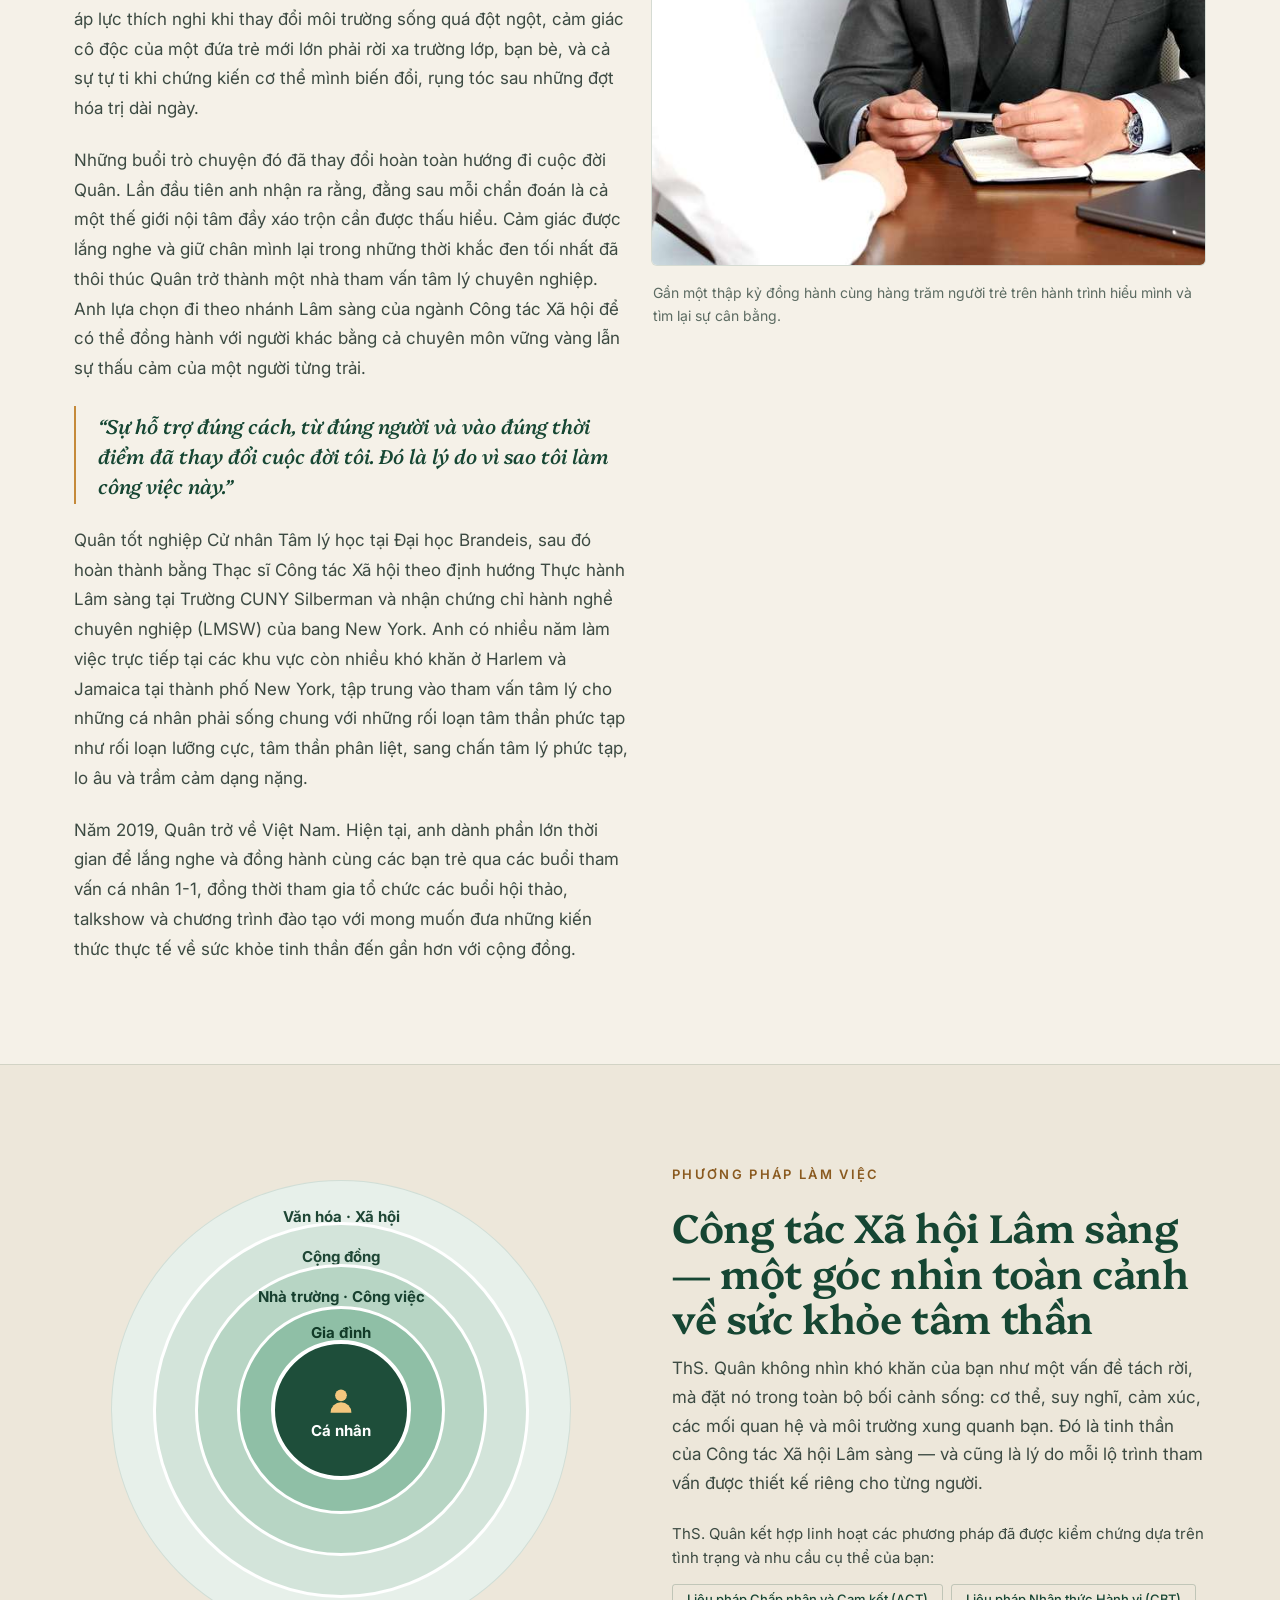
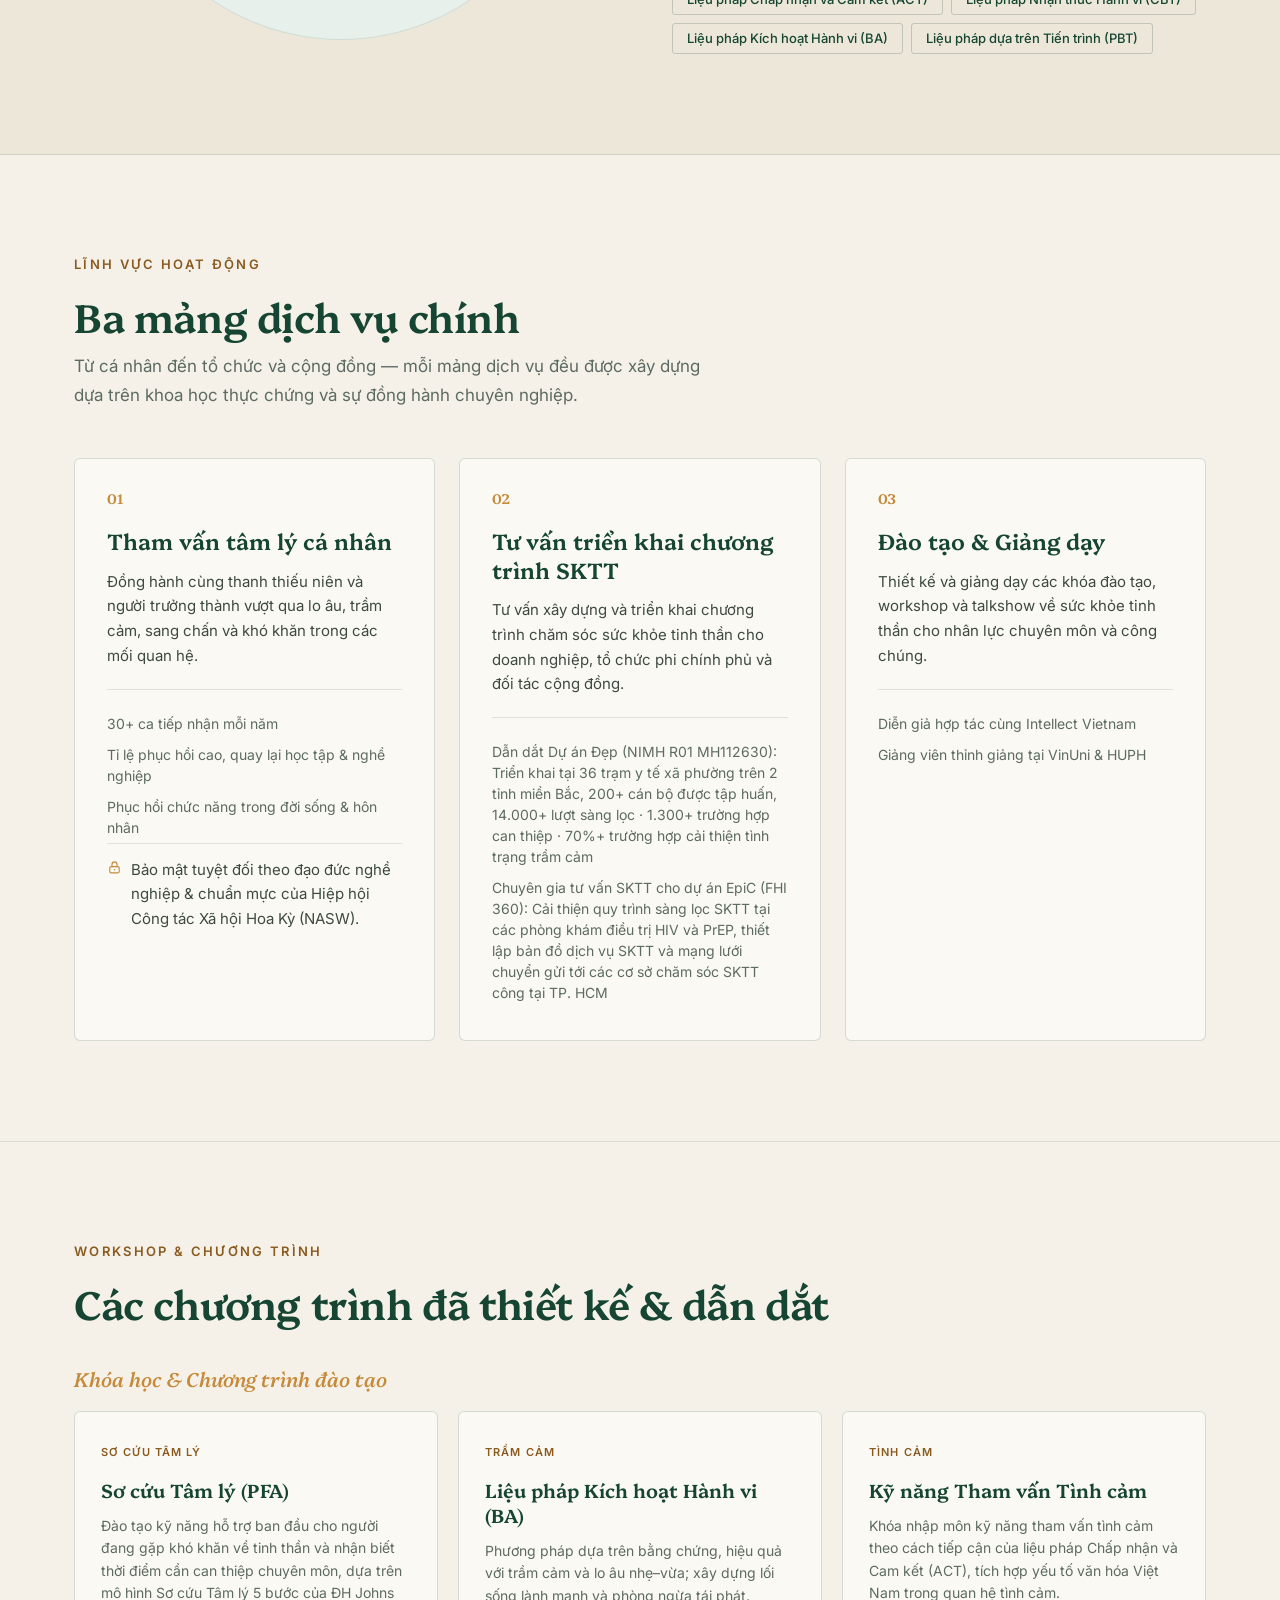
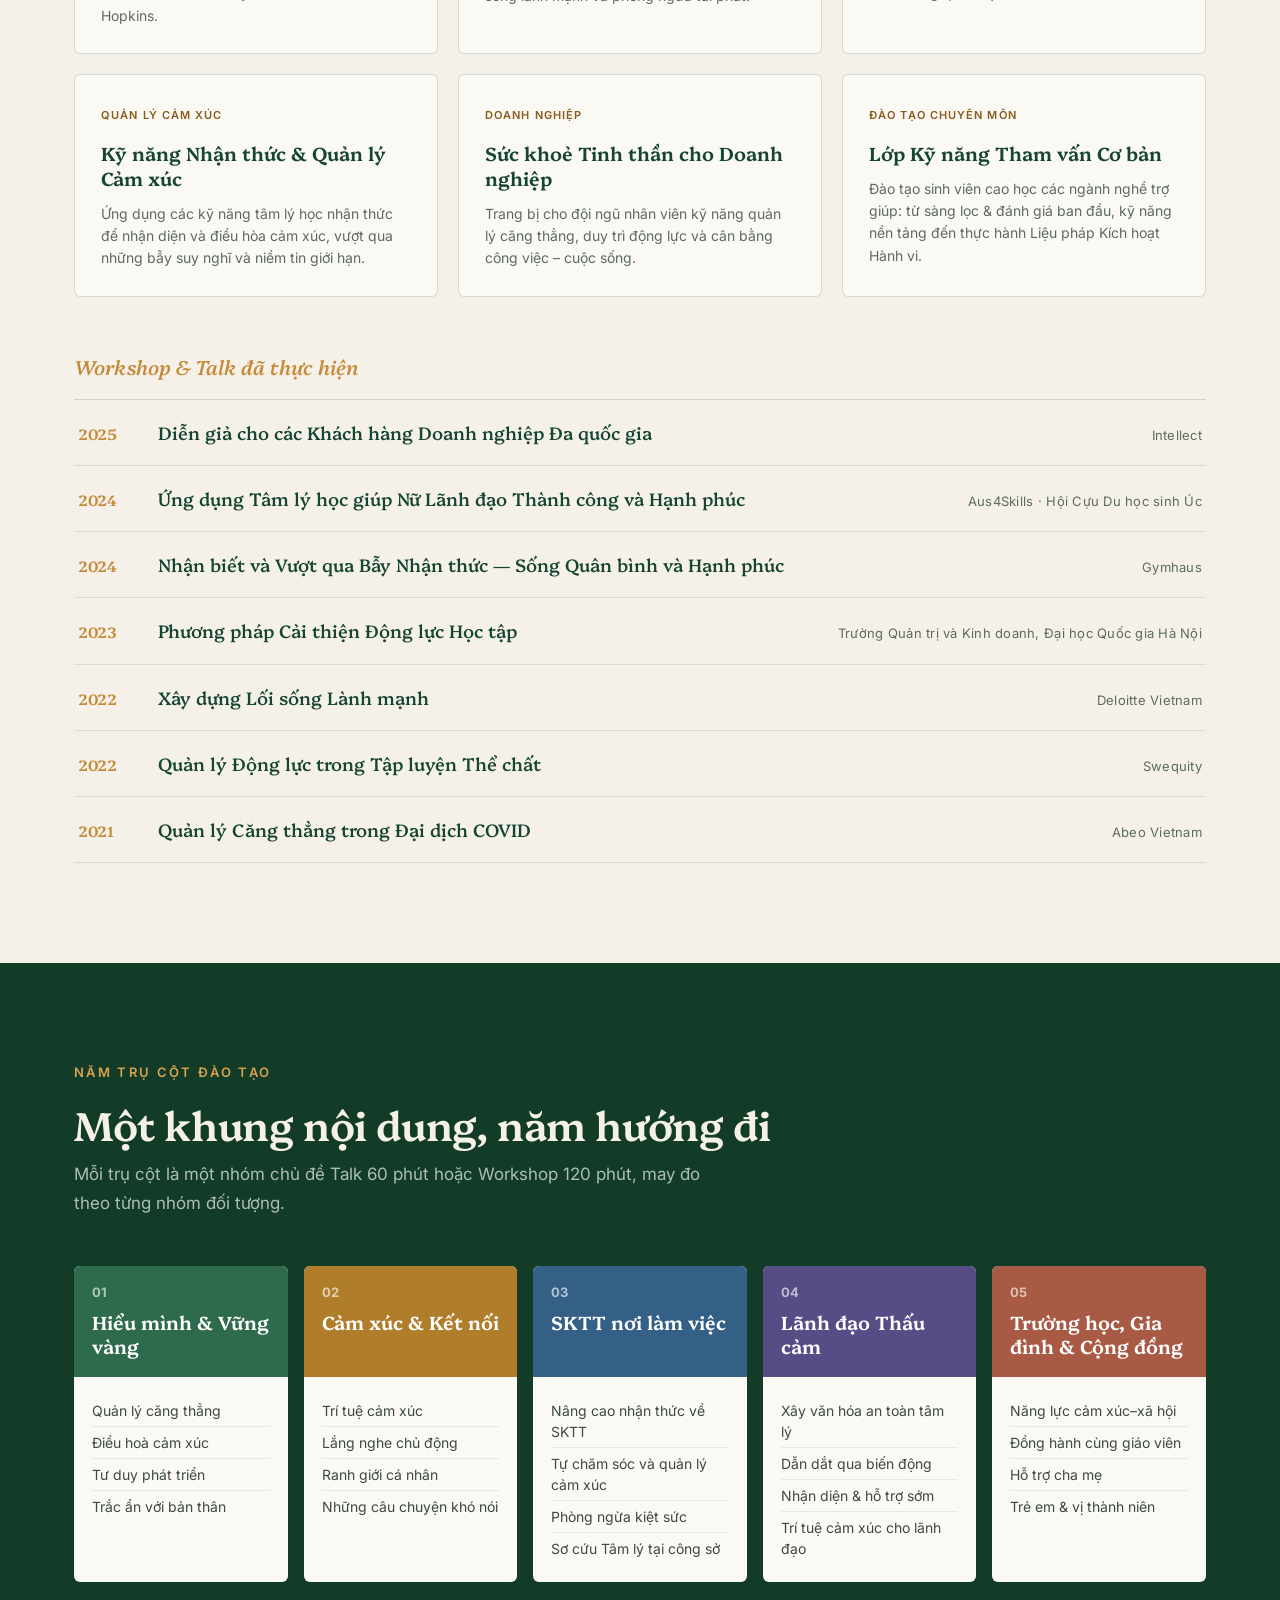
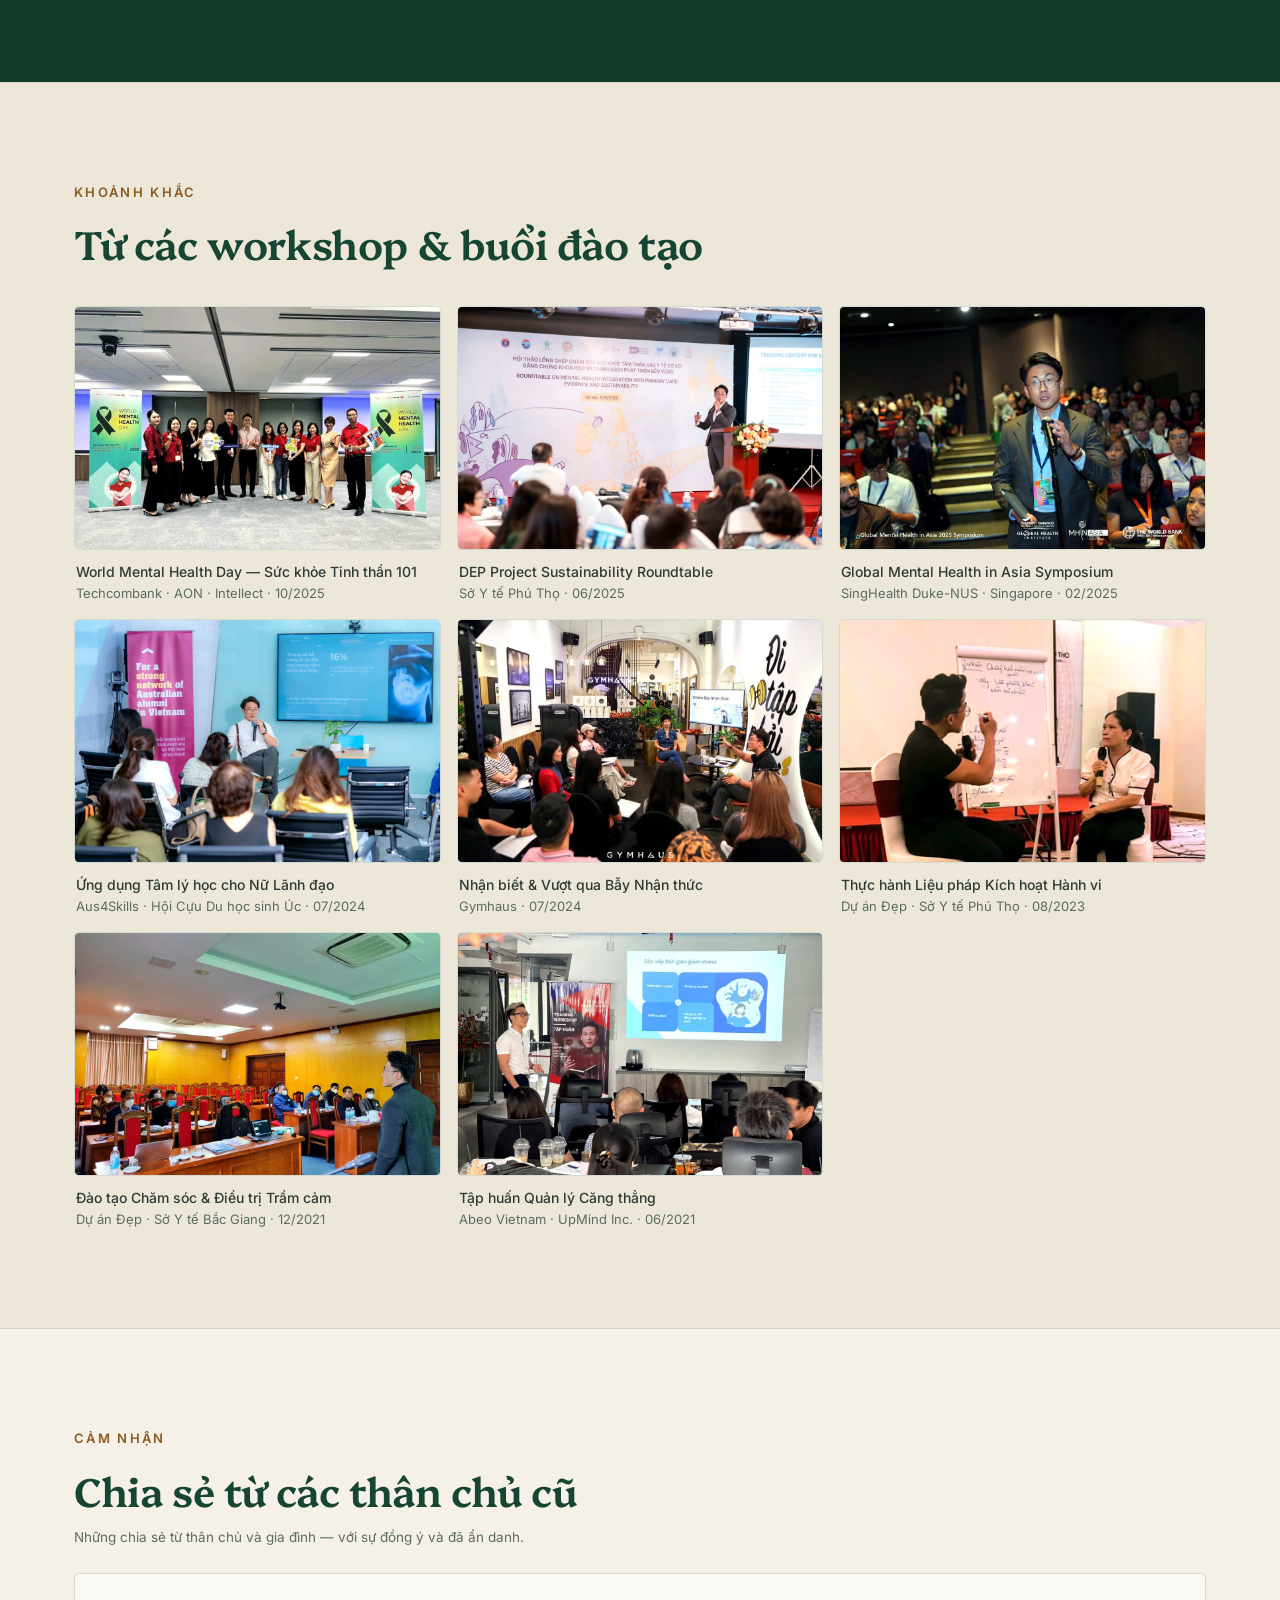
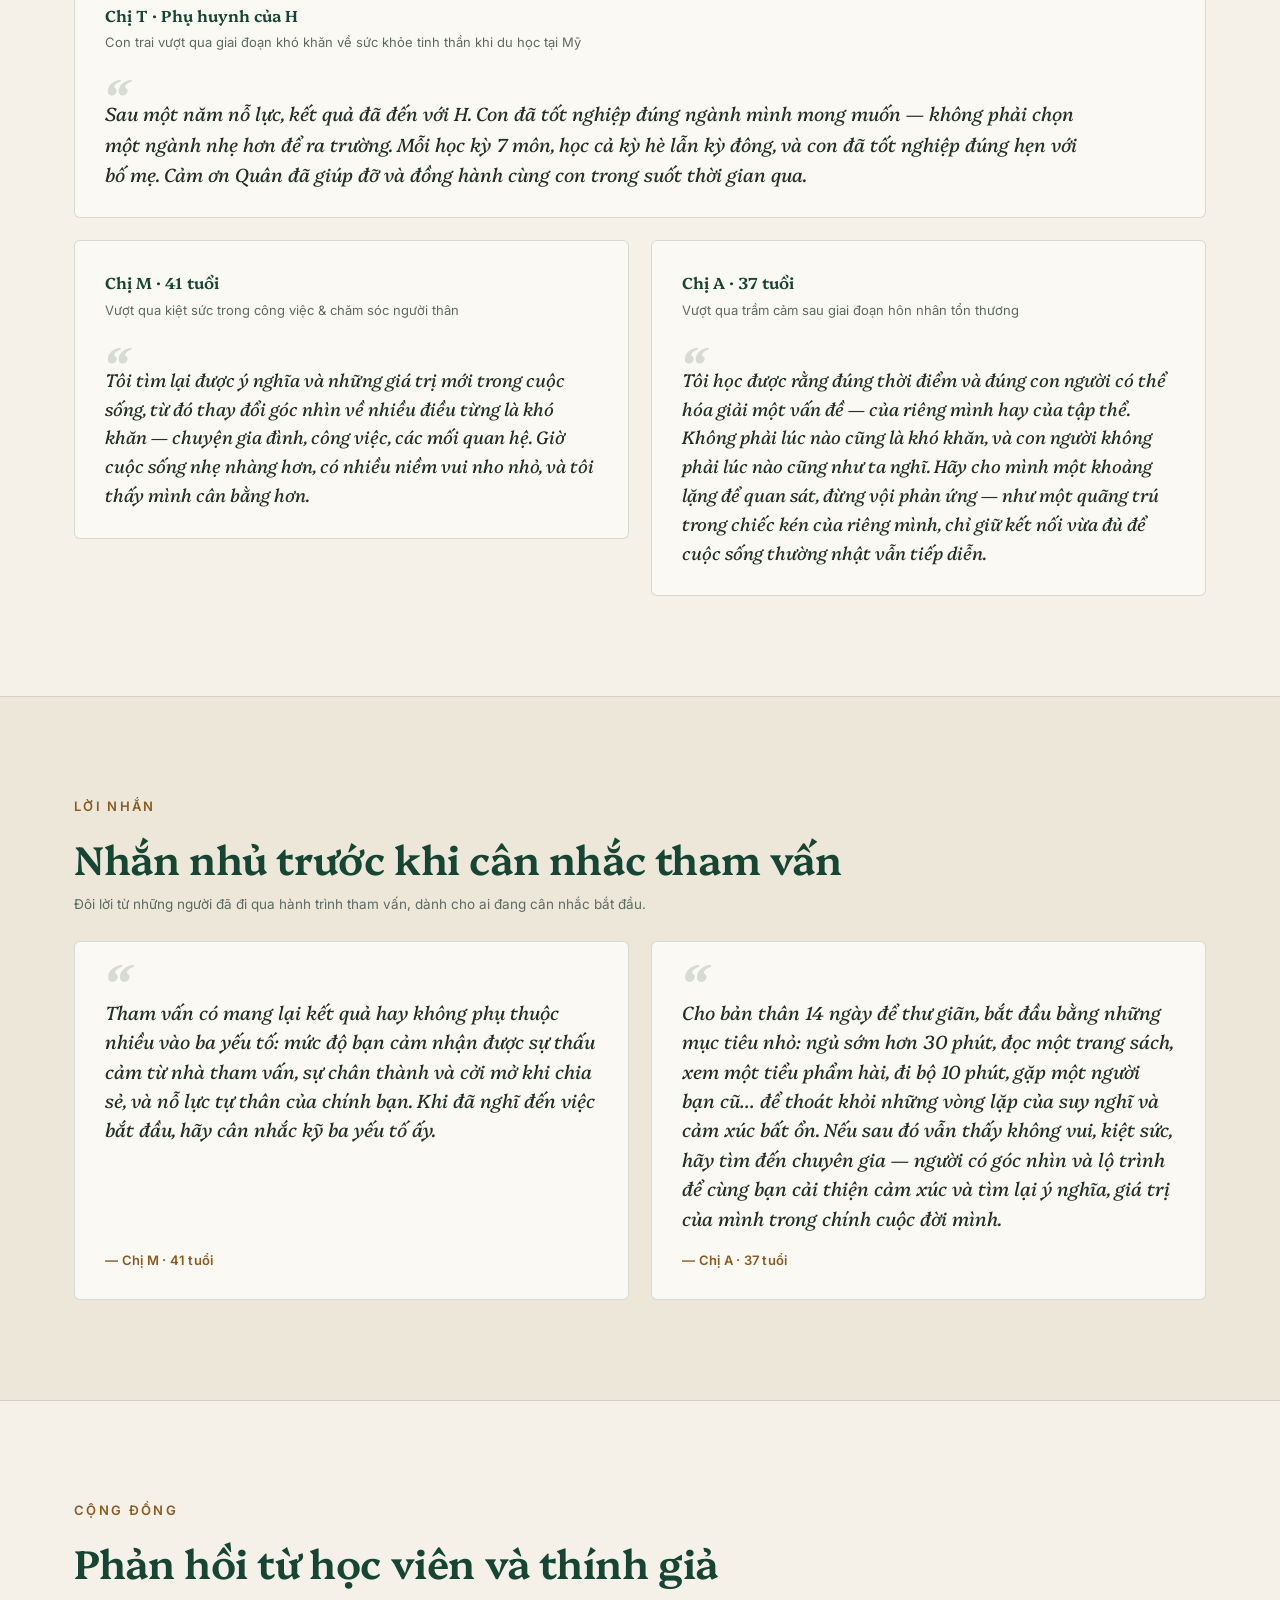
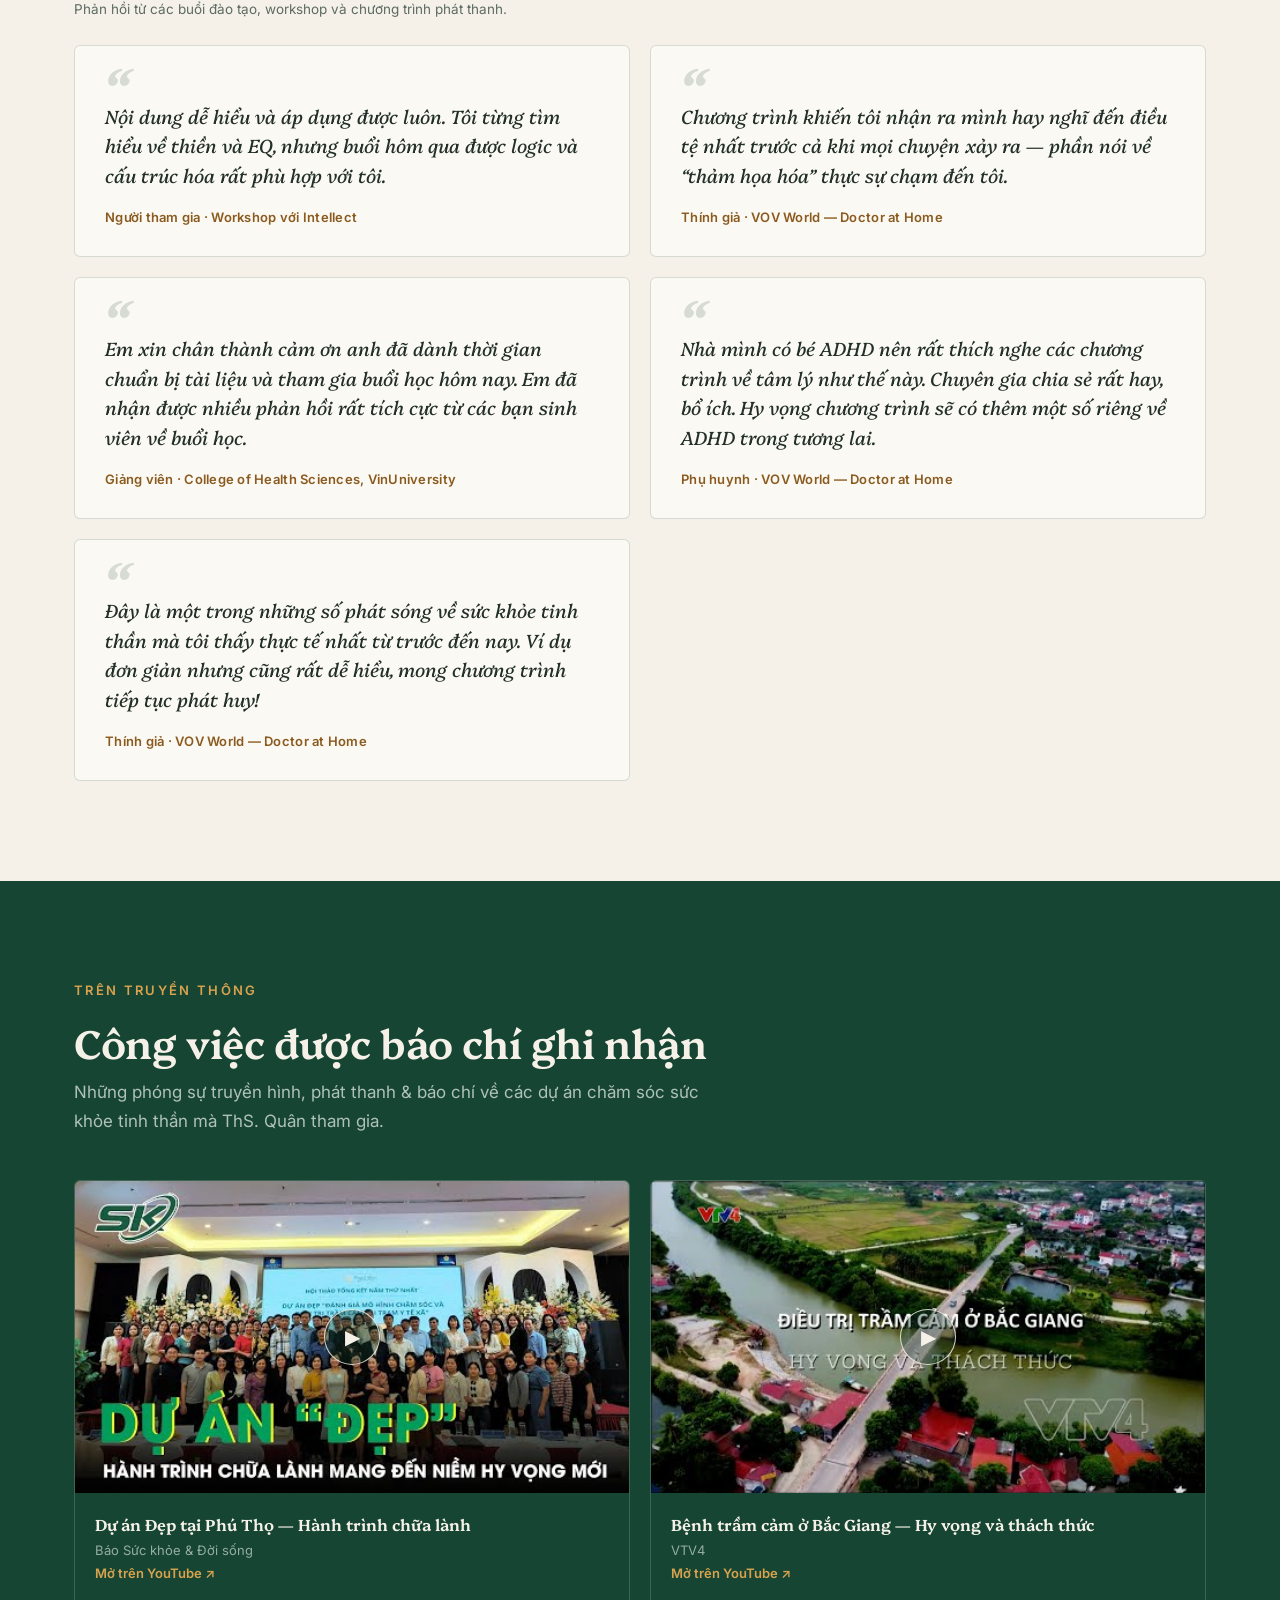
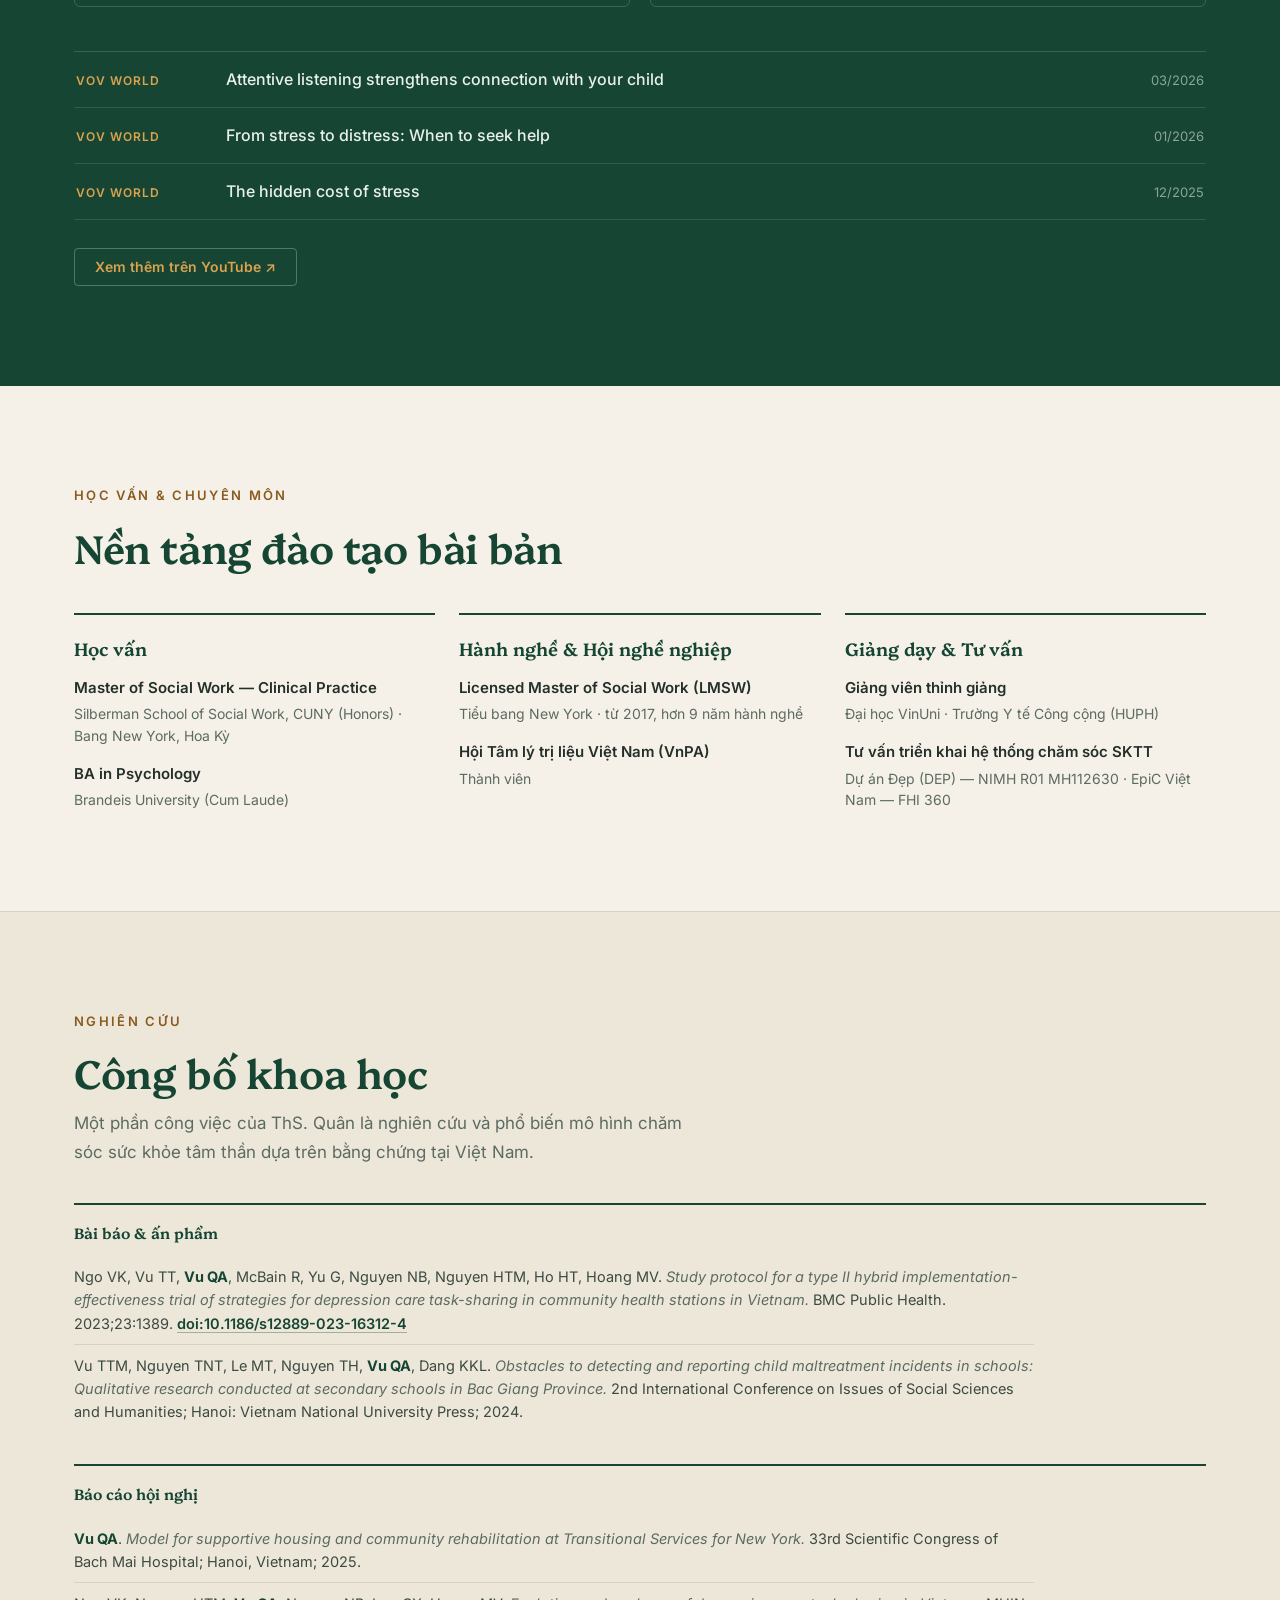
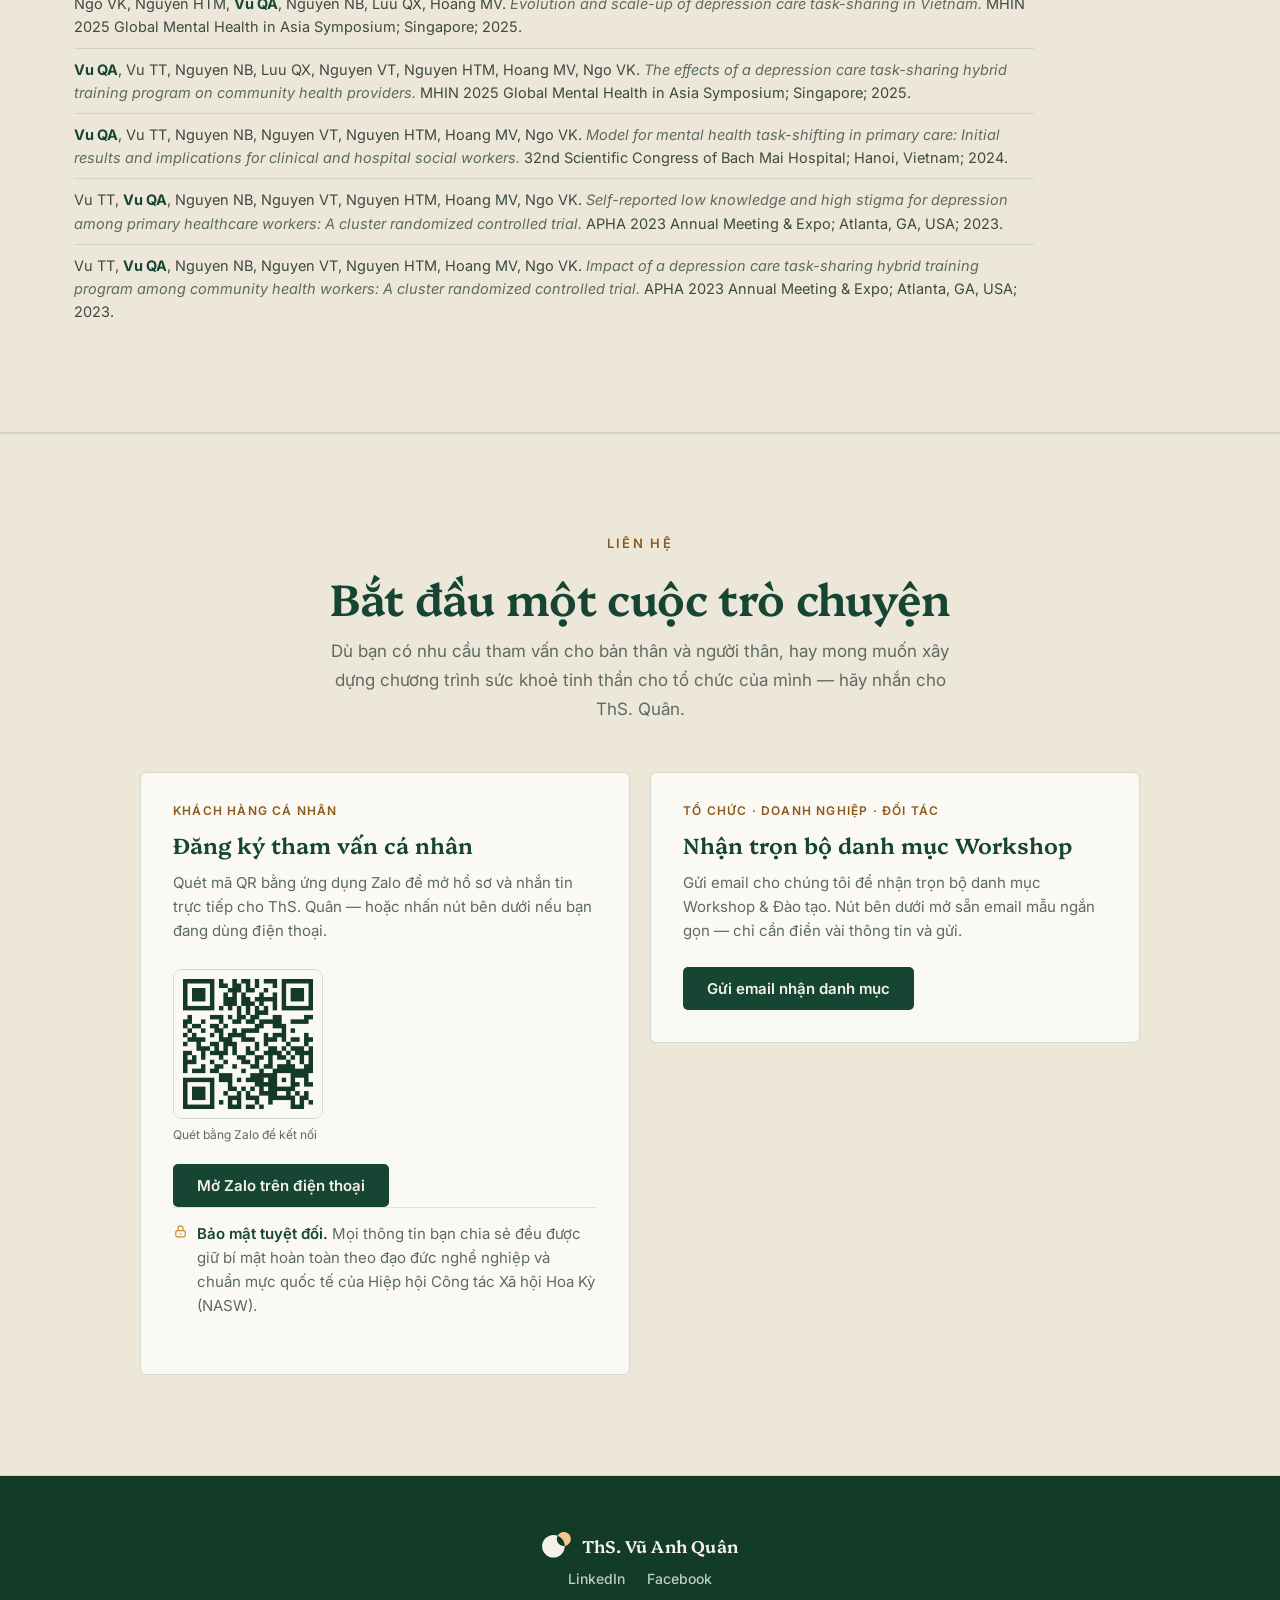
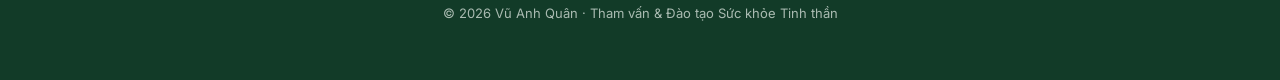
==== commit e1a7e79c: "Restore RevoMind mark (crescent + dot) as the brand icon in nav & footer - Replace the plain gradien" ====
--- a/index.html
+++ b/index.html
@@ -44,7 +44,10 @@
     border-bottom:1px solid rgba(16,66,46,.14)}
   .nav-inner{max-width:var(--maxw);margin:0 auto;padding:16px 24px;display:flex;align-items:center;gap:28px}
   .brand{display:flex;align-items:center;gap:11px;margin-right:auto}
-  .brand .dot{width:26px;height:26px;border-radius:50%;background:radial-gradient(circle at 32% 30%,#F6C98A,#C58A3A);display:block;flex:0 0 auto}
+  .brand .mark{width:29px;height:26px;flex:0 0 auto}
+  .brand .mark .m1{fill:var(--green)}
+  .brand .mark .m2{fill:var(--peach)}
+  footer.ft .brand .mark .m1{fill:var(--paper)}
   .brand span{font:600 17px/1 Platypi,Georgia,serif;color:var(--green);letter-spacing:.01em}
   .nav-links{display:flex;gap:26px;align-items:center}
   .nav-links a{font:500 14px/1 Inter,sans-serif;color:var(--body);transition:color .18s}
@@ -174,10 +177,10 @@
   .story-card.wide{grid-column:1/-1}
   .story-card.wide .reflection{max-width:82ch;font-size:19px}
   .advice-grid{display:grid;grid-template-columns:1fr 1fr;gap:22px}
-  .advice-card{background:var(--card);border:1px solid var(--line);border-left:3px solid var(--gold);border-radius:0 var(--r) var(--r) 0;padding:28px 30px;display:flex;flex-direction:column}
-  .advice-card .lbl{display:block;font:600 11px/1.3 Inter,sans-serif;letter-spacing:.12em;text-transform:uppercase;color:var(--eyebrow);margin-bottom:12px}
-  .advice-card p{font:400 15px/1.66 Inter,sans-serif;color:var(--body);margin:0 0 18px}
-  .advice-card footer{margin-top:auto;font:600 13.5px/1.4 Platypi,Georgia,serif;color:var(--green)}
+  .advice-card{position:relative;background:var(--card);border:1px solid var(--line);border-radius:var(--r);padding:28px 30px 30px;display:flex;flex-direction:column}
+  .advice-card::before{content:"\201C";position:absolute;top:12px;left:28px;font:italic 700 54px/1 Platypi,Georgia,serif;color:rgba(22,70,51,.16)}
+  .advice-card p{position:relative;font:italic 400 19px/1.55 Platypi,Georgia,serif;color:var(--ink-soft);margin:28px 0 18px}
+  .advice-card footer{margin-top:auto;font:600 13px/1.4 Inter,sans-serif;color:var(--eyebrow);letter-spacing:.02em}
 
   /* MEDIA */
   .media-grid{display:grid;grid-template-columns:1fr 1fr;gap:20px;margin-bottom:44px}
@@ -287,7 +290,7 @@
 <header class="nav">
   <div class="nav-inner">
     <a href="#top" class="brand" aria-label="ThS. Vũ Anh Quân">
-      <span class="dot"></span>
+      <svg class="mark" viewBox="0 0 61 55" aria-hidden="true"><path class="m1" d="M48.05,30.11c0,13.27-10.75,24.03-24.02,24.03S0,43.38,0,30.11,10.75,6.09,24.03,6.09c3.17,0,6.2.61,8.97,1.73-5.75,10.8,3.44,23.31,15.03,21.57,0,.24.01.49.01.73Z"/><path class="m2" d="M60.8,14.76c0,7.48-5.55,13.65-12.76,14.63-.29-9.78-6.42-18.1-15.03-21.57,2.48-4.65,7.39-7.82,13.03-7.82,8.16,0,14.77,6.61,14.77,14.76Z"/></svg>
       <span data-vi="ThS. Vũ Anh Quân" data-en="Quan Anh Vu, MSW">ThS. Vũ Anh Quân</span>
     </a>
     <nav class="nav-links" id="navLinks">
@@ -338,11 +341,12 @@
     <div>
       <p class="eyebrow" data-vi="Hành trình" data-en="The journey">Hành trình</p>
       <h2 class="h2" data-vi="Từ trải nghiệm cá nhân đến sứ mệnh nghề nghiệp" data-en="From personal experience to a professional calling">Từ trải nghiệm cá nhân đến sứ mệnh nghề nghiệp</h2>
-      <p class="body" data-vi="Câu chuyện của Quân bắt đầu với cuộc chiến với ung thư bạch cầu ở tuổi 15. Biến cố lớn này đã đưa anh sang Mỹ để điều trị y tế. Giữa những ngày tháng vừa mệt mỏi vì bệnh tật, vừa bỡ ngỡ lạc lõng ở một đất nước xa lạ, Quân may mắn nhận được sự đồng hành từ một nhân viên công tác xã hội tại bệnh viện. Người này không chỉ hỗ trợ Quân và gia đình các thủ tục thực tế như chỗ ở, trường học, mà điều quan trọng nhất là họ thực sự ngồi lại để lắng nghe anh. Sự hỗ trợ đó đã giúp Quân có điểm tựa để bình tâm lại giữa giai đoạn mọi thứ xung quanh đang rất bất ổn." data-en="Quan's story began with a battle with leukemia at age 15. This major life turning point required him to travel to the United States for medical treatment. Amid the physical exhaustion of illness and the absolute disorientation of being in a foreign land, he received support from a hospital social worker. This worker didn't just manage the logistics of housing and education—they truly listened, helping him steady his footing when everything else felt unstable.">Câu chuyện của Quân bắt đầu với cuộc chiến với ung thư bạch cầu ở tuổi 15. Biến cố lớn này đã đưa anh sang Mỹ để điều trị y tế. Giữa những ngày tháng vừa mệt mỏi vì bệnh tật, vừa bỡ ngỡ lạc lõng ở một đất nước xa lạ, Quân may mắn nhận được sự đồng hành từ một nhân viên công tác xã hội tại bệnh viện. Người này không chỉ hỗ trợ Quân và gia đình các thủ tục thực tế như chỗ ở, trường học, mà điều quan trọng nhất là họ thực sự ngồi lại để lắng nghe anh. Sự hỗ trợ đó đã giúp Quân có điểm tựa để bình tâm lại giữa giai đoạn mọi thứ xung quanh đang rất bất ổn.</p>
+      <p class="body" data-vi="Câu chuyện của Quân bắt đầu năm 15 tuổi, với chẩn đoán ung thư bạch cầu. Biến cố ấy buộc anh phải sang Mỹ điều trị. Giữa những ngày tháng vừa kiệt sức vì bệnh tật, vừa lạc lõng ở một đất nước xa lạ, Quân nhận được sự hỗ trợ từ một nhân viên công tác xã hội lâm sàng tại bệnh viện. Người này đã trực tiếp thực hiện các buổi tham vấn tâm lý chuyên sâu cho Quân, cũng như hỗ trợ gia đình anh lo liệu các thủ tục thực tế như giáo dục, đi lại, ăn ở và tài chính." data-en="Quan's story began with a battle with leukemia at age 15. This major life turning point required him to travel to the United States for medical treatment. Amid the physical exhaustion of illness and the absolute disorientation of being in a foreign land, he received support from a hospital social worker. This worker provided psychological counseling for Quan, as well as helping his family manage the logistics of education, transportation, housing and finances.">Câu chuyện của Quân bắt đầu năm 15 tuổi, với chẩn đoán ung thư bạch cầu. Biến cố ấy buộc anh phải sang Mỹ điều trị. Giữa những ngày tháng vừa kiệt sức vì bệnh tật, vừa lạc lõng ở một đất nước xa lạ, Quân nhận được sự hỗ trợ từ một nhân viên công tác xã hội lâm sàng tại bệnh viện. Người này đã trực tiếp thực hiện các buổi tham vấn tâm lý chuyên sâu cho Quân, cũng như hỗ trợ gia đình anh lo liệu các thủ tục thực tế như giáo dục, đi lại, ăn ở và tài chính.</p>
+      <p class="body" data-vi="Họ ngồi lại cùng anh, giúp anh đối diện và đi qua những cuộc khủng hoảng dồn dập đổ xuống lúc bấy giờ: nỗi sợ cái chết cận kề ở tuổi 15, áp lực thích nghi khi thay đổi môi trường sống quá đột ngột, cảm giác cô độc của một đứa trẻ mới lớn phải rời xa trường lớp, bạn bè, và cả sự tự ti khi chứng kiến cơ thể mình biến đổi, rụng tóc sau những đợt hóa trị dài ngày." data-en="They sat down with him, helping him face and navigate the compounding crises that overwhelmed him at the time: the fear of death at just 15, the pressure of adapting to a sudden change of environment, the isolation of a teenager forced away from school and friends, and the deep insecurity of watching his body change, losing all his hair after long rounds of chemotherapy.">Họ ngồi lại cùng anh, giúp anh đối diện và đi qua những cuộc khủng hoảng dồn dập đổ xuống lúc bấy giờ: nỗi sợ cái chết cận kề ở tuổi 15, áp lực thích nghi khi thay đổi môi trường sống quá đột ngột, cảm giác cô độc của một đứa trẻ mới lớn phải rời xa trường lớp, bạn bè, và cả sự tự ti khi chứng kiến cơ thể mình biến đổi, rụng tóc sau những đợt hóa trị dài ngày.</p>
+      <p class="body" data-vi="Những buổi trò chuyện đó đã thay đổi hoàn toàn hướng đi cuộc đời Quân. Lần đầu tiên anh nhận ra rằng, đằng sau mỗi chẩn đoán là cả một thế giới nội tâm đầy xáo trộn cần được thấu hiểu. Cảm giác được lắng nghe và giữ chân mình lại trong những thời khắc đen tối nhất đã thôi thúc Quân trở thành một nhà tham vấn tâm lý chuyên nghiệp. Anh lựa chọn đi theo nhánh Lâm sàng của ngành Công tác Xã hội để có thể đồng hành với người khác bằng cả chuyên môn vững vàng lẫn sự thấu cảm của một người từng trải." data-en="Those conversations completely changed the trajectory of Quan's life. For the first time, he realized that behind every medical diagnosis lies a turbulent inner world in need of understanding. Feeling heard and grounded during his darkest hours inspired Quan to become a professional counselor. He chose the Clinical branch of Social Work so that he could walk alongside others with both rigorous professional expertise and the authentic empathy of someone who has lived through it.">Những buổi trò chuyện đó đã thay đổi hoàn toàn hướng đi cuộc đời Quân. Lần đầu tiên anh nhận ra rằng, đằng sau mỗi chẩn đoán là cả một thế giới nội tâm đầy xáo trộn cần được thấu hiểu. Cảm giác được lắng nghe và giữ chân mình lại trong những thời khắc đen tối nhất đã thôi thúc Quân trở thành một nhà tham vấn tâm lý chuyên nghiệp. Anh lựa chọn đi theo nhánh Lâm sàng của ngành Công tác Xã hội để có thể đồng hành với người khác bằng cả chuyên môn vững vàng lẫn sự thấu cảm của một người từng trải.</p>
       <blockquote class="pull" data-vi="“Sự hỗ trợ đúng cách, từ đúng người và vào đúng thời điểm đã thay đổi cuộc đời tôi. Đó là lý do vì sao tôi làm công việc này.”" data-en="“The right support, from the right person, at the right time changed my life. That's why I do this work.”">“Sự hỗ trợ đúng cách, từ đúng người và vào đúng thời điểm đã thay đổi cuộc đời tôi. Đó là lý do vì sao tôi làm công việc này.”</blockquote>
-      <p class="body" data-vi="Trải nghiệm đó đã thôi thúc Quân theo đuổi ngành tâm lý và hỗ trợ tinh thần một cách chuyên nghiệp. Quân tốt nghiệp Cử nhân Tâm lý học tại Đại học Brandeis, sau đó hoàn thành bằng Thạc sĩ Công tác Xã hội Lâm sàng tại Trường Silberman (CUNY) và nhận chứng chỉ hành nghề chuyên nghiệp (LMSW) của bang New York." data-en="Inspired by that lifeline, Quan dedicated his life to paying it forward. He earned his BA in Psychology from Brandeis University and a Master of Social Work from the Silberman School of Social Work (CUNY), becoming a Licensed Master Social Worker (LMSW) in New York State.">Trải nghiệm đó đã thôi thúc Quân theo đuổi ngành tâm lý và hỗ trợ tinh thần một cách chuyên nghiệp. Quân tốt nghiệp Cử nhân Tâm lý học tại Đại học Brandeis, sau đó hoàn thành bằng Thạc sĩ Công tác Xã hội Lâm sàng tại Trường Silberman (CUNY) và nhận chứng chỉ hành nghề chuyên nghiệp (LMSW) của bang New York.</p>
-      <p class="body" data-vi="Quân có nhiều năm làm việc trực tiếp tại các khu vực còn nhiều khó khăn ở Harlem và Jamaica (vùng Queens, New York). Công việc chính của anh lúc đó là trị liệu tâm lý và hỗ trợ phục hồi cho những cá nhân phải đối diện với chứng lo âu, trầm cảm nặng, hoặc các hội chứng tâm thần phức tạp như rối loạn lưỡng cực và tâm thần phân liệt." data-en="He spent years embedded in high-needs communities across Harlem and Jamaica, Queens, specializing in clinical therapy and community rehabilitation for individuals facing severe anxiety, depression, and complex psychiatric conditions like schizophrenia and bipolar disorder.">Quân có nhiều năm làm việc trực tiếp tại các khu vực còn nhiều khó khăn ở Harlem và Jamaica (vùng Queens, New York). Công việc chính của anh lúc đó là trị liệu tâm lý và hỗ trợ phục hồi cho những cá nhân phải đối diện với chứng lo âu, trầm cảm nặng, hoặc các hội chứng tâm thần phức tạp như rối loạn lưỡng cực và tâm thần phân liệt.</p>
-      <p class="body" style="margin-bottom:0" data-vi="Năm 2019, Quân trở về Việt Nam. Hiện tại, anh dành phần lớn thời gian để lắng nghe và đồng hành cùng các bạn trẻ qua các buổi tham vấn cá nhân 1-1, đồng thời tham gia tổ chức các buổi hội thảo, talkshow và chương trình đào tạo với mong muốn đưa những kiến thức thực tế về sức khỏe tinh thần đến gần hơn với cộng đồng." data-en="In 2019, Quan returned home to Vietnam to bring his mission full circle. Today, he walks alongside young adults and their support systems through compassionate counseling, while breaking down mental health barriers across the country through community workshops, talks, and professional training.">Năm 2019, Quân trở về Việt Nam. Hiện tại, anh dành phần lớn thời gian để lắng nghe và đồng hành cùng các bạn trẻ qua các buổi tham vấn cá nhân 1-1, đồng thời tham gia tổ chức các buổi hội thảo, talkshow và chương trình đào tạo với mong muốn đưa những kiến thức thực tế về sức khỏe tinh thần đến gần hơn với cộng đồng.</p>
+      <p class="body" data-vi="Quân tốt nghiệp Cử nhân Tâm lý học tại Đại học Brandeis, sau đó hoàn thành bằng Thạc sĩ Công tác Xã hội theo định hướng Thực hành Lâm sàng tại Trường CUNY Silberman và nhận chứng chỉ hành nghề chuyên nghiệp (LMSW) của bang New York. Anh có nhiều năm làm việc trực tiếp tại các khu vực còn nhiều khó khăn ở Harlem và Jamaica tại thành phố New York, tập trung vào tham vấn tâm lý cho những cá nhân phải sống chung với những rối loạn tâm thần phức tạp như rối loạn lưỡng cực, tâm thần phân liệt, sang chấn tâm lý phức tạp, lo âu và trầm cảm dạng nặng." data-en="Quan earned his BA in Psychology from Brandeis University, followed by a Master of Social Work with a clinical focus from the CUNY Silberman School of Social Work, and became a Licensed Master Social Worker (LMSW) in New York State. He spent years working directly in high-needs communities across Harlem and Jamaica, specializing in psychological counseling for individuals living with severe mental illnesses like bipolar disorder, schizophrenia, complex trauma, severe anxiety and depression.">Quân tốt nghiệp Cử nhân Tâm lý học tại Đại học Brandeis, sau đó hoàn thành bằng Thạc sĩ Công tác Xã hội theo định hướng Thực hành Lâm sàng tại Trường CUNY Silberman và nhận chứng chỉ hành nghề chuyên nghiệp (LMSW) của bang New York. Anh có nhiều năm làm việc trực tiếp tại các khu vực còn nhiều khó khăn ở Harlem và Jamaica tại thành phố New York, tập trung vào tham vấn tâm lý cho những cá nhân phải sống chung với những rối loạn tâm thần phức tạp như rối loạn lưỡng cực, tâm thần phân liệt, sang chấn tâm lý phức tạp, lo âu và trầm cảm dạng nặng.</p>
+      <p class="body" style="margin-bottom:0" data-vi="Năm 2019, Quân trở về Việt Nam. Hiện tại, anh dành phần lớn thời gian để lắng nghe và đồng hành cùng các bạn trẻ qua các buổi tham vấn cá nhân 1-1, đồng thời tham gia tổ chức các buổi hội thảo, talkshow và chương trình đào tạo với mong muốn đưa những kiến thức thực tế về sức khỏe tinh thần đến gần hơn với cộng đồng." data-en="In 2019, Quan returned home to Vietnam. Today, he devotes most of his time to listening to and walking alongside young adults through private 1-on-1 counseling, while also organizing workshops, talks, and training programs to bring practical mental health knowledge closer to the community.">Năm 2019, Quân trở về Việt Nam. Hiện tại, anh dành phần lớn thời gian để lắng nghe và đồng hành cùng các bạn trẻ qua các buổi tham vấn cá nhân 1-1, đồng thời tham gia tổ chức các buổi hội thảo, talkshow và chương trình đào tạo với mong muốn đưa những kiến thức thực tế về sức khỏe tinh thần đến gần hơn với cộng đồng.</p>
     </div>
     <div>
       <div class="portrait"><img src="[data-uri]" alt="ThS. Vũ Anh Quân" loading="lazy" /></div>
@@ -373,10 +377,10 @@
       </div>
     </div>
     <div>
-      <p class="eyebrow" data-vi="Mô hình thực hành" data-en="Practice model">Mô hình thực hành</p>
-      <h2 class="h2" data-vi="Công tác Xã hội Lâm sàng — một góc nhìn khác về sức khỏe tâm thần" data-en="Clinical Social Work — a different lens on mental health">Công tác Xã hội Lâm sàng — một góc nhìn khác về sức khỏe tâm thần</h2>
-      <p class="lead" style="color:var(--body)" data-vi="ThS. Quân không nhìn khó khăn của bạn như một vấn đề tách rời, mà đặt nó trong toàn bộ bối cảnh sống: cơ thể, suy nghĩ, cảm xúc, các mối quan hệ và môi trường xung quanh bạn. Đó là tinh thần của Công tác Xã hội Lâm sàng — và cũng là lý do mỗi lộ trình trị liệu được thiết kế riêng cho từng người." data-en="Mr. Quan doesn't treat your difficulty as an isolated problem — he places it within your whole context: your body, your thoughts, your emotions, your relationships, and the environment around you. That's the spirit of Clinical Social Work, and the reason every course of therapy is designed around the individual.">ThS. Quân không nhìn khó khăn của bạn như một vấn đề tách rời, mà đặt nó trong toàn bộ bối cảnh sống: cơ thể, suy nghĩ, cảm xúc, các mối quan hệ và môi trường xung quanh bạn. Đó là tinh thần của Công tác Xã hội Lâm sàng — và cũng là lý do mỗi lộ trình trị liệu được thiết kế riêng cho từng người.</p>
-      <p class="mod-intro" data-vi="Tùy vào bạn, ThS. Quân kết hợp linh hoạt các phương pháp đã được kiểm chứng:" data-en="Depending on what you need, Mr. Quan flexibly combines evidence-based approaches:">Tùy vào bạn, ThS. Quân kết hợp linh hoạt các phương pháp đã được kiểm chứng:</p>
+      <p class="eyebrow" data-vi="Phương pháp làm việc" data-en="How I work">Phương pháp làm việc</p>
+      <h2 class="h2" data-vi="Công tác Xã hội Lâm sàng — một góc nhìn toàn cảnh về sức khỏe tâm thần" data-en="Clinical Social Work — a holistic lens on mental health">Công tác Xã hội Lâm sàng — một góc nhìn toàn cảnh về sức khỏe tâm thần</h2>
+      <p class="lead" style="color:var(--body)" data-vi="ThS. Quân không nhìn khó khăn của bạn như một vấn đề tách rời, mà đặt nó trong toàn bộ bối cảnh sống: cơ thể, suy nghĩ, cảm xúc, các mối quan hệ và môi trường xung quanh bạn. Đó là tinh thần của Công tác Xã hội Lâm sàng — và cũng là lý do mỗi lộ trình tham vấn được thiết kế riêng cho từng người." data-en="Mr. Quan doesn't treat your difficulty as an isolated problem — he places it within your whole context: your body, your thoughts, your emotions, your relationships, and the environment around you. That's the spirit of Clinical Social Work, and the reason every course of counseling is designed around the individual.">ThS. Quân không nhìn khó khăn của bạn như một vấn đề tách rời, mà đặt nó trong toàn bộ bối cảnh sống: cơ thể, suy nghĩ, cảm xúc, các mối quan hệ và môi trường xung quanh bạn. Đó là tinh thần của Công tác Xã hội Lâm sàng — và cũng là lý do mỗi lộ trình tham vấn được thiết kế riêng cho từng người.</p>
+      <p class="mod-intro" data-vi="ThS. Quân kết hợp linh hoạt các phương pháp đã được kiểm chứng dựa trên tình trạng và nhu cầu cụ thể của bạn:" data-en="Mr. Quan flexibly combines evidence-based approaches based on your specific status and needs:">ThS. Quân kết hợp linh hoạt các phương pháp đã được kiểm chứng dựa trên tình trạng và nhu cầu cụ thể của bạn:</p>
       <div class="modality">
         <span data-vi="Liệu pháp Chấp nhận và Cam kết (ACT)" data-en="Acceptance and Commitment Therapy (ACT)">Liệu pháp Chấp nhận và Cam kết (ACT)</span>
         <span data-vi="Liệu pháp Nhận thức Hành vi (CBT)" data-en="Cognitive Behavioral Therapy (CBT)">Liệu pháp Nhận thức Hành vi (CBT)</span>
@@ -392,7 +396,7 @@
   <div class="wrap">
     <p class="eyebrow" data-vi="Lĩnh vực hoạt động" data-en="What I do">Lĩnh vực hoạt động</p>
     <h2 class="h2" data-vi="Ba mảng dịch vụ chính" data-en="Three core service areas">Ba mảng dịch vụ chính</h2>
-    <p class="lead" style="margin-bottom:48px" data-vi="Từ cá nhân đến tổ chức và cộng đồng — mỗi mảng đều dựa trên thực hành dựa trên bằng chứng và sự thấu cảm." data-en="From individuals to organizations and communities — each rooted in evidence-based practice and genuine empathy.">Từ cá nhân đến tổ chức và cộng đồng — mỗi mảng đều dựa trên thực hành dựa trên bằng chứng và sự thấu cảm.</p>
+    <p class="lead" style="margin-bottom:48px" data-vi="Từ cá nhân đến tổ chức và cộng đồng — mỗi mảng dịch vụ đều được xây dựng dựa trên khoa học thực chứng và sự đồng hành chuyên nghiệp." data-en="From individuals to organizations and communities — each rooted in evidence-based practice and genuine empathy.">Từ cá nhân đến tổ chức và cộng đồng — mỗi mảng dịch vụ đều được xây dựng dựa trên khoa học thực chứng và sự đồng hành chuyên nghiệp.</p>
     <div class="cols3">
       <div class="card">
         <div class="no">01</div>
@@ -403,26 +407,24 @@
           <li data-vi="Tỉ lệ phục hồi cao, quay lại học tập & nghề nghiệp" data-en="High recovery rate, return to study & career">Tỉ lệ phục hồi cao, quay lại học tập & nghề nghiệp</li>
           <li data-vi="Phục hồi chức năng trong đời sống & hôn nhân" data-en="Restored functioning in life & marriage">Phục hồi chức năng trong đời sống & hôn nhân</li>
         </ul>
-        <p class="privacy-note"><svg viewBox="0 0 24 24" aria-hidden="true"><rect x="4.5" y="10.5" width="15" height="10" rx="2"/><path d="M8 10.5V7a4 4 0 0 1 8 0v3.5"/><circle cx="12" cy="15.5" r="1.2" fill="var(--gold)" stroke="none"/></svg><span data-vi="Bảo mật tuyệt đối theo đạo đức nghề nghiệp & chuẩn mực NASW (Hoa Kỳ)." data-en="Full confidentiality, per professional ethics & NASW (USA) standards.">Bảo mật tuyệt đối theo đạo đức nghề nghiệp & chuẩn mực NASW (Hoa Kỳ).</span></p>
+        <p class="privacy-note"><svg viewBox="0 0 24 24" aria-hidden="true"><rect x="4.5" y="10.5" width="15" height="10" rx="2"/><path d="M8 10.5V7a4 4 0 0 1 8 0v3.5"/><circle cx="12" cy="15.5" r="1.2" fill="var(--gold)" stroke="none"/></svg><span data-vi="Bảo mật tuyệt đối theo đạo đức nghề nghiệp & chuẩn mực của Hiệp hội Công tác Xã hội Hoa Kỳ (NASW)." data-en="Full confidentiality, per professional ethics & NASW (USA) standards.">Bảo mật tuyệt đối theo đạo đức nghề nghiệp & chuẩn mực của Hiệp hội Công tác Xã hội Hoa Kỳ (NASW).</span></p>
       </div>
       <div class="card">
         <div class="no">02</div>
         <h3 data-vi="Tư vấn triển khai chương trình SKTT" data-en="Mental-Health Program Consulting">Tư vấn triển khai chương trình SKTT</h3>
         <p data-vi="Tư vấn xây dựng và triển khai chương trình chăm sóc sức khỏe tinh thần cho doanh nghiệp, tổ chức phi chính phủ và đối tác cộng đồng." data-en="Consulting on the design and rollout of mental-health care programs for businesses, NGOs, and community partners.">Tư vấn xây dựng và triển khai chương trình chăm sóc sức khỏe tinh thần cho doanh nghiệp, tổ chức phi chính phủ và đối tác cộng đồng.</p>
         <ul>
-          <li data-vi="Dẫn dắt Dự án Đẹp (DEP – CUNY): 200+ cán bộ, 36 trạm, 2 tỉnh" data-en="Led the DEP Project (CUNY): 200+ health workers, 36 stations, 2 provinces">Dẫn dắt Dự án Đẹp (DEP – CUNY): 200+ cán bộ, 36 trạm, 2 tỉnh</li>
-          <li data-vi="14.000+ sàng lọc · 1.300+ can thiệp · 70%+ cải thiện" data-en="14,000+ screenings · 1,300+ treated · 70%+ improved">14.000+ sàng lọc · 1.300+ can thiệp · 70%+ cải thiện</li>
-          <li data-vi="Tư vấn SKTT cho dự án EpiC (FHI 360)" data-en="Mental-health consultant for EpiC (FHI 360)">Tư vấn SKTT cho dự án EpiC (FHI 360)</li>
+          <li data-vi="Dẫn dắt Dự án Đẹp (NIMH R01 MH112630): Triển khai tại 36 trạm y tế xã phường trên 2 tỉnh miền Bắc, 200+ cán bộ được tập huấn, 14.000+ lượt sàng lọc · 1.300+ trường hợp can thiệp · 70%+ trường hợp cải thiện tình trạng trầm cảm" data-en="Led the DEP Project (NIMH R01 MH112630): Implemented at 36 commune health stations across 2 Northern Vietnam provinces, 200+ health workers trained, 14,000+ screened · 1,300+ treated · 70%+ improved in depression symptoms">Dẫn dắt Dự án Đẹp (NIMH R01 MH112630): Triển khai tại 36 trạm y tế xã phường trên 2 tỉnh miền Bắc, 200+ cán bộ được tập huấn, 14.000+ lượt sàng lọc · 1.300+ trường hợp can thiệp · 70%+ trường hợp cải thiện tình trạng trầm cảm</li>
+          <li data-vi="Chuyên gia tư vấn SKTT cho dự án EpiC (FHI 360): Cải thiện quy trình sàng lọc SKTT tại các phòng khám điều trị HIV và PrEP, thiết lập bản đồ dịch vụ SKTT và mạng lưới chuyển gửi tới các cơ sở chăm sóc SKTT công tại TP. HCM" data-en="Mental-health consultant for EpiC (FHI 360): Improved mental health screening at HIV and PrEP clinics, implemented mental health service mappings and referral network to public clinics and hospitals in HCMC">Chuyên gia tư vấn SKTT cho dự án EpiC (FHI 360): Cải thiện quy trình sàng lọc SKTT tại các phòng khám điều trị HIV và PrEP, thiết lập bản đồ dịch vụ SKTT và mạng lưới chuyển gửi tới các cơ sở chăm sóc SKTT công tại TP. HCM</li>
         </ul>
       </div>
       <div class="card">
         <div class="no">03</div>
         <h3 data-vi="Đào tạo & Giảng dạy" data-en="Training & Teaching">Đào tạo & Giảng dạy</h3>
-        <p data-vi="Thiết kế và dẫn dắt các khóa đào tạo, workshop và talkshow về sức khỏe tinh thần cho nhân lực chuyên môn và công chúng." data-en="Designing and delivering training, workshops and talks on mental health for professionals and the public.">Thiết kế và dẫn dắt các khóa đào tạo, workshop và talkshow về sức khỏe tinh thần cho nhân lực chuyên môn và công chúng.</p>
+        <p data-vi="Thiết kế và giảng dạy các khóa đào tạo, workshop và talkshow về sức khỏe tinh thần cho nhân lực chuyên môn và công chúng." data-en="Designing and delivering training, workshops and talks on mental health for professionals and the public.">Thiết kế và giảng dạy các khóa đào tạo, workshop và talkshow về sức khỏe tinh thần cho nhân lực chuyên môn và công chúng.</p>
         <ul>
           <li data-vi="Diễn giả hợp tác cùng Intellect Vietnam" data-en="Contracted Speaker with Intellect Vietnam">Diễn giả hợp tác cùng Intellect Vietnam</li>
           <li data-vi="Giảng viên thỉnh giảng tại VinUni & HUPH" data-en="Guest lecturer at VinUni & HUPH">Giảng viên thỉnh giảng tại VinUni & HUPH</li>
-          <li data-vi="Tài liệu dựa trên bằng chứng & học tập người lớn" data-en="Evidence-based, adult-learning curricula">Tài liệu dựa trên bằng chứng & học tập người lớn</li>
         </ul>
       </div>
     </div>
@@ -436,12 +438,12 @@
     <h2 class="h2" style="margin-bottom:40px" data-vi="Các chương trình đã thiết kế & dẫn dắt" data-en="Programs designed & delivered">Các chương trình đã thiết kế & dẫn dắt</h2>
     <h3 class="prog-sub" data-vi="Khóa học & Chương trình đào tạo" data-en="Courses & Training Programs">Khóa học & Chương trình đào tạo</h3>
     <div class="prog-cards">
-      <div class="prog-card"><span class="tag" data-vi="Sơ cứu tâm lý" data-en="First aid">Sơ cứu tâm lý</span><h4 data-vi="Sơ cứu Tâm lý (PFA)" data-en="Psychological First Aid (PFA)">Sơ cứu Tâm lý (PFA)</h4><p data-vi="Kỹ năng hỗ trợ ban đầu cho người đang căng thẳng và nhận biết thời điểm cần can thiệp chuyên môn, theo mô hình 5 bước." data-en="Skills to give initial support to people in distress and recognize when professional help is needed, on a 5-step model.">Kỹ năng hỗ trợ ban đầu cho người đang căng thẳng và nhận biết thời điểm cần can thiệp chuyên môn, theo mô hình 5 bước.</p></div>
-      <div class="prog-card"><span class="tag" data-vi="Trị liệu cảm xúc" data-en="Mood therapy">Trị liệu cảm xúc</span><h4 data-vi="Liệu pháp Kích hoạt Hành vi (BA)" data-en="Behavior Activation (BA)">Liệu pháp Kích hoạt Hành vi (BA)</h4><p data-vi="Phương pháp dựa trên bằng chứng, hiệu quả với trầm cảm và lo âu nhẹ–vừa; xây dựng lối sống lành mạnh và phòng ngừa tái phát." data-en="An evidence-based method effective for mild-to-moderate depression and anxiety; building a healthy lifestyle and preventing relapse.">Phương pháp dựa trên bằng chứng, hiệu quả với trầm cảm và lo âu nhẹ–vừa; xây dựng lối sống lành mạnh và phòng ngừa tái phát.</p></div>
-      <div class="prog-card"><span class="tag" data-vi="Tham vấn cặp đôi" data-en="Couples">Tham vấn cặp đôi</span><h4 data-vi="Kỹ năng Tham vấn Cặp đôi" data-en="Couple Counseling Skills">Kỹ năng Tham vấn Cặp đôi</h4><p data-vi="Khóa nhập môn theo cách tiếp cận ACT with Love (Russ Harris), tích hợp yếu tố văn hóa của cặp đôi Việt." data-en="An introductory course on the ACT with Love approach (Russ Harris), integrating the cultural context of Vietnamese couples.">Khóa nhập môn theo cách tiếp cận ACT with Love (Russ Harris), tích hợp yếu tố văn hóa của cặp đôi Việt.</p></div>
-      <div class="prog-card"><span class="tag" data-vi="Kỹ năng cảm xúc" data-en="Emotion skills">Kỹ năng cảm xúc</span><h4 data-vi="Kỹ năng Nhận thức Quản lý Cảm xúc" data-en="Cognitive Skills for Emotion Management">Kỹ năng Nhận thức Quản lý Cảm xúc</h4><p data-vi="Ứng dụng các kỹ năng nhận thức để nhận diện và điều hòa cảm xúc, vượt qua những bẫy suy nghĩ hằng ngày." data-en="Applying cognitive skills to recognize and regulate emotions and overcome everyday thinking traps.">Ứng dụng các kỹ năng nhận thức để nhận diện và điều hòa cảm xúc, vượt qua những bẫy suy nghĩ hằng ngày.</p></div>
-      <div class="prog-card"><span class="tag" data-vi="Doanh nghiệp / Startup" data-en="Startups">Doanh nghiệp / Startup</span><h4 data-vi="Sức bền & An lành cho Startup" data-en="Resilience & Wellness for Startups">Sức bền & An lành cho Startup</h4><p data-vi="Trang bị cho đội ngũ khởi nghiệp kỹ năng quản lý căng thẳng, duy trì động lực và cân bằng công việc – cuộc sống." data-en="Equipping startup teams with skills to manage stress, sustain motivation, and balance work and life.">Trang bị cho đội ngũ khởi nghiệp kỹ năng quản lý căng thẳng, duy trì động lực và cân bằng công việc – cuộc sống.</p></div>
-      <div class="prog-card"><span class="tag" data-vi="Đào tạo chuyên môn" data-en="Professional">Đào tạo chuyên môn</span><h4 data-vi="Lớp Kỹ năng Tham vấn" data-en="Counseling Skills Class">Lớp Kỹ năng Tham vấn</h4><p data-vi="Đào tạo nhà tham vấn: từ sàng lọc & đánh giá ban đầu, kỹ năng nền tảng đến thực hành Liệu pháp Kích hoạt Hành vi." data-en="Training for counselors: from screening and initial assessment to core skills and practicing Behavior Activation.">Đào tạo nhà tham vấn: từ sàng lọc & đánh giá ban đầu, kỹ năng nền tảng đến thực hành Liệu pháp Kích hoạt Hành vi.</p></div>
+      <div class="prog-card"><span class="tag" data-vi="Sơ cứu Tâm lý" data-en="Psychological First aid">Sơ cứu Tâm lý</span><h4 data-vi="Sơ cứu Tâm lý (PFA)" data-en="Psychological First Aid (PFA)">Sơ cứu Tâm lý (PFA)</h4><p data-vi="Đào tạo kỹ năng hỗ trợ ban đầu cho người đang gặp khó khăn về tinh thần và nhận biết thời điểm cần can thiệp chuyên môn, dựa trên mô hình Sơ cứu Tâm lý 5 bước của ĐH Johns Hopkins." data-en="Skills to give initial support to people in distress and recognize when professional help is needed, based on the 5-step PFA model by Johns Hopkins University.">Đào tạo kỹ năng hỗ trợ ban đầu cho người đang gặp khó khăn về tinh thần và nhận biết thời điểm cần can thiệp chuyên môn, dựa trên mô hình Sơ cứu Tâm lý 5 bước của ĐH Johns Hopkins.</p></div>
+      <div class="prog-card"><span class="tag" data-vi="Trầm cảm" data-en="Depression Counseling">Trầm cảm</span><h4 data-vi="Liệu pháp Kích hoạt Hành vi (BA)" data-en="Behavior Activation (BA)">Liệu pháp Kích hoạt Hành vi (BA)</h4><p data-vi="Phương pháp dựa trên bằng chứng, hiệu quả với trầm cảm và lo âu nhẹ–vừa; xây dựng lối sống lành mạnh và phòng ngừa tái phát." data-en="An evidence-based intervention effective for mild-to-moderate depression and anxiety; building a healthy lifestyle and preventing mental health relapse.">Phương pháp dựa trên bằng chứng, hiệu quả với trầm cảm và lo âu nhẹ–vừa; xây dựng lối sống lành mạnh và phòng ngừa tái phát.</p></div>
+      <div class="prog-card"><span class="tag" data-vi="Tình cảm" data-en="Relationships">Tình cảm</span><h4 data-vi="Kỹ năng Tham vấn Tình cảm" data-en="Relationship Counseling Skills">Kỹ năng Tham vấn Tình cảm</h4><p data-vi="Khóa nhập môn kỹ năng tham vấn tình cảm theo cách tiếp cận của liệu pháp Chấp nhận và Cam kết (ACT), tích hợp yếu tố văn hóa Việt Nam trong quan hệ tình cảm." data-en="An introductory course on the ACT approach to relationship counseling, integrating the cultural context of Vietnamese romantic relationships.">Khóa nhập môn kỹ năng tham vấn tình cảm theo cách tiếp cận của liệu pháp Chấp nhận và Cam kết (ACT), tích hợp yếu tố văn hóa Việt Nam trong quan hệ tình cảm.</p></div>
+      <div class="prog-card"><span class="tag" data-vi="Quản lý Cảm xúc" data-en="Emotion management">Quản lý Cảm xúc</span><h4 data-vi="Kỹ năng Nhận thức & Quản lý Cảm xúc" data-en="Cognitive Skills for Emotion Management">Kỹ năng Nhận thức & Quản lý Cảm xúc</h4><p data-vi="Ứng dụng các kỹ năng tâm lý học nhận thức để nhận diện và điều hòa cảm xúc, vượt qua những bẫy suy nghĩ và niềm tin giới hạn." data-en="Applying cognitive skills to recognize and regulate emotions and overcome everyday thinking traps.">Ứng dụng các kỹ năng tâm lý học nhận thức để nhận diện và điều hòa cảm xúc, vượt qua những bẫy suy nghĩ và niềm tin giới hạn.</p></div>
+      <div class="prog-card"><span class="tag" data-vi="Doanh nghiệp" data-en="Corporates">Doanh nghiệp</span><h4 data-vi="Sức khoẻ Tinh thần cho Doanh nghiệp" data-en="Resilience & Wellness for Corporations">Sức khoẻ Tinh thần cho Doanh nghiệp</h4><p data-vi="Trang bị cho đội ngũ nhân viên kỹ năng quản lý căng thẳng, duy trì động lực và cân bằng công việc – cuộc sống." data-en="Equipping teams with skills to manage stress, sustain motivation, and balance work and life.">Trang bị cho đội ngũ nhân viên kỹ năng quản lý căng thẳng, duy trì động lực và cân bằng công việc – cuộc sống.</p></div>
+      <div class="prog-card"><span class="tag" data-vi="Đào tạo chuyên môn" data-en="Professional">Đào tạo chuyên môn</span><h4 data-vi="Lớp Kỹ năng Tham vấn Cơ bản" data-en="Basic Counseling Skills Class">Lớp Kỹ năng Tham vấn Cơ bản</h4><p data-vi="Đào tạo sinh viên cao học các ngành nghề trợ giúp: từ sàng lọc & đánh giá ban đầu, kỹ năng nền tảng đến thực hành Liệu pháp Kích hoạt Hành vi." data-en="Training for graduate students in the helping professions: from screening and initial assessment to core skills and practicing Behavior Activation.">Đào tạo sinh viên cao học các ngành nghề trợ giúp: từ sàng lọc & đánh giá ban đầu, kỹ năng nền tảng đến thực hành Liệu pháp Kích hoạt Hành vi.</p></div>
     </div>
     <h3 class="prog-sub" data-vi="Workshop & Talk đã thực hiện" data-en="Workshops & Talks delivered">Workshop & Talk đã thực hiện</h3>
     <div class="event-list">
@@ -451,7 +453,7 @@
       <div class="event"><span class="yr">2023</span><span class="ti" data-vi="Phương pháp Cải thiện Động lực Học tập" data-en="Improving Learning Motivation">Phương pháp Cải thiện Động lực Học tập</span><span class="org" data-vi="Trường Quản trị và Kinh doanh, Đại học Quốc gia Hà Nội" data-en="Hanoi School of Business and Management, VNU">Trường Quản trị và Kinh doanh, Đại học Quốc gia Hà Nội</span></div>
       <div class="event"><span class="yr">2022</span><span class="ti" data-vi="Xây dựng Lối sống Lành mạnh" data-en="Building a Healthy Lifestyle">Xây dựng Lối sống Lành mạnh</span><span class="org">Deloitte Vietnam</span></div>
       <div class="event"><span class="yr">2022</span><span class="ti" data-vi="Quản lý Động lực trong Tập luyện Thể chất" data-en="Managing Motivation in Physical Training">Quản lý Động lực trong Tập luyện Thể chất</span><span class="org">Swequity</span></div>
-      <div class="event"><span class="yr">2021</span><span class="ti" data-vi="Quản lý Căng thẳng trong Đại dịch COVID" data-en="Managing Stress during the COVID Pandemic">Quản lý Căng thẳng trong Đại dịch COVID</span><span class="org">Abeo Vietnam · UpMind Inc.</span></div>
+      <div class="event"><span class="yr">2021</span><span class="ti" data-vi="Quản lý Căng thẳng trong Đại dịch COVID" data-en="Managing Stress during the COVID Pandemic">Quản lý Căng thẳng trong Đại dịch COVID</span><span class="org">Abeo Vietnam</span></div>
     </div>
   </div>
 </section>
@@ -467,7 +469,7 @@
         <div class="band" style="background:#2E6A4C"><div class="no">01</div><h3 data-vi="Hiểu mình & Vững vàng" data-en="Self-Understanding & Resilience">Hiểu mình & Vững vàng</h3></div>
         <ul>
           <li data-vi="Quản lý căng thẳng" data-en="Stress management">Quản lý căng thẳng</li>
-          <li data-vi="Điều tiết cảm xúc" data-en="Emotion regulation">Điều tiết cảm xúc</li>
+          <li data-vi="Điều hoà cảm xúc" data-en="Emotion regulation">Điều hoà cảm xúc</li>
           <li data-vi="Tư duy phát triển" data-en="Growth mindset">Tư duy phát triển</li>
           <li data-vi="Trắc ẩn với bản thân" data-en="Self-compassion">Trắc ẩn với bản thân</li>
         </ul>
@@ -476,25 +478,25 @@
         <div class="band" style="background:#B07D2B"><div class="no">02</div><h3 data-vi="Cảm xúc & Kết nối" data-en="Emotion & Connection">Cảm xúc & Kết nối</h3></div>
         <ul>
           <li data-vi="Trí tuệ cảm xúc" data-en="Emotional intelligence">Trí tuệ cảm xúc</li>
-          <li data-vi="Cách lắng nghe" data-en="Active listening">Cách lắng nghe</li>
+          <li data-vi="Lắng nghe chủ động" data-en="Active listening">Lắng nghe chủ động</li>
           <li data-vi="Ranh giới cá nhân" data-en="Personal boundaries">Ranh giới cá nhân</li>
-          <li data-vi="Chủ đề khó nói" data-en="Difficult conversations">Chủ đề khó nói</li>
+          <li data-vi="Những câu chuyện khó nói" data-en="Difficult conversations">Những câu chuyện khó nói</li>
         </ul>
       </div>
       <div class="pillar">
         <div class="band" style="background:#345F86"><div class="no">03</div><h3 data-vi="SKTT nơi làm việc" data-en="Workplace Mental Health">SKTT nơi làm việc</h3></div>
         <ul>
-          <li data-vi="Giảm kỳ thị về SKTT" data-en="Reducing stigma">Giảm kỳ thị về SKTT</li>
+          <li data-vi="Nâng cao nhận thức về SKTT" data-en="Raising awareness">Nâng cao nhận thức về SKTT</li>
+          <li data-vi="Tự chăm sóc và quản lý cảm xúc" data-en="Self-care and emotion management">Tự chăm sóc và quản lý cảm xúc</li>
           <li data-vi="Phòng ngừa kiệt sức" data-en="Burnout prevention">Phòng ngừa kiệt sức</li>
-          <li data-vi="Sơ cứu Tâm lý công sở" data-en="Workplace Psychological First Aid">Sơ cứu Tâm lý công sở</li>
-          <li data-vi="Nâng cao nhận thức" data-en="Raising awareness">Nâng cao nhận thức</li>
+          <li data-vi="Sơ cứu Tâm lý tại công sở" data-en="Psychological First Aid in the workplace">Sơ cứu Tâm lý tại công sở</li>
         </ul>
       </div>
       <div class="pillar">
         <div class="band" style="background:#574C86"><div class="no">04</div><h3 data-vi="Lãnh đạo Thấu cảm" data-en="Empathetic Leadership">Lãnh đạo Thấu cảm</h3></div>
         <ul>
           <li data-vi="Xây văn hóa an toàn tâm lý" data-en="Building psychological safety">Xây văn hóa an toàn tâm lý</li>
-          <li data-vi="Dẫn dắt qua biến động" data-en="Leading through change">Dẫn dắt qua biến động</li>
+          <li data-vi="Dẫn dắt qua biến động" data-en="Leading through changes">Dẫn dắt qua biến động</li>
           <li data-vi="Nhận diện & hỗ trợ sớm" data-en="Early recognition & support">Nhận diện & hỗ trợ sớm</li>
           <li data-vi="Trí tuệ cảm xúc cho lãnh đạo" data-en="Emotional intelligence for leaders">Trí tuệ cảm xúc cho lãnh đạo</li>
         </ul>
@@ -504,7 +506,7 @@
         <ul>
           <li data-vi="Năng lực cảm xúc–xã hội" data-en="Social-emotional skills">Năng lực cảm xúc–xã hội</li>
           <li data-vi="Đồng hành cùng giáo viên" data-en="Supporting teachers">Đồng hành cùng giáo viên</li>
-          <li data-vi="Cha mẹ lắng nghe" data-en="Parents who listen">Cha mẹ lắng nghe</li>
+          <li data-vi="Hỗ trợ cha mẹ" data-en="Supporting parents">Hỗ trợ cha mẹ</li>
           <li data-vi="Trẻ em & vị thành niên" data-en="Children & adolescents">Trẻ em & vị thành niên</li>
         </ul>
       </div>
@@ -567,16 +569,14 @@
 <section class="sec bg-alt">
   <div class="wrap">
     <p class="eyebrow" data-vi="Lời nhắn" data-en="A word of advice">Lời nhắn</p>
-    <h2 class="h2" data-vi="Nhắn nhủ trước khi cân nhắc trị liệu" data-en="Before you consider therapy">Nhắn nhủ trước khi cân nhắc trị liệu</h2>
-    <p class="t-note" data-vi="Đôi lời từ những người đã đi qua hành trình trị liệu, dành cho ai đang cân nhắc bắt đầu." data-en="A few words from people who've been through therapy, for anyone thinking of starting.">Đôi lời từ những người đã đi qua hành trình trị liệu, dành cho ai đang cân nhắc bắt đầu.</p>
+    <h2 class="h2" data-vi="Nhắn nhủ trước khi cân nhắc tham vấn" data-en="Before you consider counseling">Nhắn nhủ trước khi cân nhắc tham vấn</h2>
+    <p class="t-note" data-vi="Đôi lời từ những người đã đi qua hành trình tham vấn, dành cho ai đang cân nhắc bắt đầu." data-en="A few words from people who've been through counseling, for anyone thinking of starting.">Đôi lời từ những người đã đi qua hành trình tham vấn, dành cho ai đang cân nhắc bắt đầu.</p>
     <div class="advice-grid">
       <article class="advice-card">
-        <span class="lbl" data-vi="Lời khuyên" data-en="Advice">Lời khuyên</span>
-        <p data-vi="Trị liệu có mang lại kết quả hay không phụ thuộc nhiều vào ba yếu tố: mức độ bạn cảm nhận được sự thấu cảm từ nhà trị liệu, sự chân thành và cởi mở khi chia sẻ, và nỗ lực tự thân của chính bạn. Khi đã nghĩ đến việc bắt đầu, hãy cân nhắc kỹ ba yếu tố ấy." data-en="Whether therapy works depends a lot on three things: how much you feel your therapist's empathy, how honestly and openly you share, and your own effort. If you're thinking about starting, weigh those three carefully first.">Trị liệu có mang lại kết quả hay không phụ thuộc nhiều vào ba yếu tố: mức độ bạn cảm nhận được sự thấu cảm từ nhà trị liệu, sự chân thành và cởi mở khi chia sẻ, và nỗ lực tự thân của chính bạn. Khi đã nghĩ đến việc bắt đầu, hãy cân nhắc kỹ ba yếu tố ấy.</p>
+        <p data-vi="Tham vấn có mang lại kết quả hay không phụ thuộc nhiều vào ba yếu tố: mức độ bạn cảm nhận được sự thấu cảm từ nhà tham vấn, sự chân thành và cởi mở khi chia sẻ, và nỗ lực tự thân của chính bạn. Khi đã nghĩ đến việc bắt đầu, hãy cân nhắc kỹ ba yếu tố ấy." data-en="Whether counseling works depends a lot on three things: how much you feel your counselor's empathy, how honestly and openly you share, and your own effort. If you're thinking about starting, weigh those three carefully first.">Tham vấn có mang lại kết quả hay không phụ thuộc nhiều vào ba yếu tố: mức độ bạn cảm nhận được sự thấu cảm từ nhà tham vấn, sự chân thành và cởi mở khi chia sẻ, và nỗ lực tự thân của chính bạn. Khi đã nghĩ đến việc bắt đầu, hãy cân nhắc kỹ ba yếu tố ấy.</p>
         <footer data-vi="— Chị M · 41 tuổi" data-en="— Ms. M · 41">— Chị M · 41 tuổi</footer>
       </article>
       <article class="advice-card">
-        <span class="lbl" data-vi="Lời khuyên" data-en="Advice">Lời khuyên</span>
         <p data-vi="Cho bản thân 14 ngày để thư giãn, bắt đầu bằng những mục tiêu nhỏ: ngủ sớm hơn 30 phút, đọc một trang sách, xem một tiểu phẩm hài, đi bộ 10 phút, gặp một người bạn cũ… để thoát khỏi những vòng lặp của suy nghĩ và cảm xúc bất ổn. Nếu sau đó vẫn thấy không vui, kiệt sức, hãy tìm đến chuyên gia — người có góc nhìn và lộ trình để cùng bạn cải thiện cảm xúc và tìm lại ý nghĩa, giá trị của mình trong chính cuộc đời mình." data-en="Give yourself 14 days to unwind, starting with tiny goals: sleep 30 minutes earlier, read one page, watch a comedy skit, walk for 10 minutes, meet an old friend… to step out of the loops of unsettled thoughts and feelings. If you still feel low or exhausted afterward, reach out to a professional — someone with the perspective and a roadmap to help you improve how you feel and rediscover your meaning and worth in your own life.">Cho bản thân 14 ngày để thư giãn, bắt đầu bằng những mục tiêu nhỏ: ngủ sớm hơn 30 phút, đọc một trang sách, xem một tiểu phẩm hài, đi bộ 10 phút, gặp một người bạn cũ… để thoát khỏi những vòng lặp của suy nghĩ và cảm xúc bất ổn. Nếu sau đó vẫn thấy không vui, kiệt sức, hãy tìm đến chuyên gia — người có góc nhìn và lộ trình để cùng bạn cải thiện cảm xúc và tìm lại ý nghĩa, giá trị của mình trong chính cuộc đời mình.</p>
         <footer data-vi="— Chị A · 37 tuổi" data-en="— Ms. A · 37">— Chị A · 37 tuổi</footer>
       </article>
@@ -593,8 +593,9 @@
     <div class="tgrid">
       <blockquote class="tcard"><p data-vi="Nội dung dễ hiểu và áp dụng được luôn. Tôi từng tìm hiểu về thiền và EQ, nhưng buổi hôm qua được logic và cấu trúc hóa rất phù hợp với tôi." data-en="The content was easy to understand and immediately usable. I'd explored meditation and EQ before, but yesterday's session was logical and well-structured in a way that really fit me.">Nội dung dễ hiểu và áp dụng được luôn. Tôi từng tìm hiểu về thiền và EQ, nhưng buổi hôm qua được logic và cấu trúc hóa rất phù hợp với tôi.</p><footer data-vi="Người tham gia · Workshop với Intellect" data-en="Participant · Workshop with Intellect">Người tham gia · Workshop với Intellect</footer></blockquote>
       <blockquote class="tcard"><p data-vi="Chương trình khiến tôi nhận ra mình hay nghĩ đến điều tệ nhất trước cả khi mọi chuyện xảy ra — phần nói về “thảm họa hóa” thực sự chạm đến tôi." data-en="The program made me realize I tend to imagine the worst before anything has even happened — the part about “catastrophizing” really struck me.">Chương trình khiến tôi nhận ra mình hay nghĩ đến điều tệ nhất trước cả khi mọi chuyện xảy ra — phần nói về “thảm họa hóa” thực sự chạm đến tôi.</p><footer data-vi="Thính giả · VOV World — Doctor at Home" data-en="Listener · VOV World — Doctor at Home">Thính giả · VOV World — Doctor at Home</footer></blockquote>
-      <blockquote class="tcard"><p data-vi="Intellect nhận được nhiều phản hồi tích cực về tính chuyên môn và sự chỉn chu trong khâu tổ chức." data-en="Intellect received a lot of positive feedback on the professionalism and the care taken in organizing the session.">Intellect nhận được nhiều phản hồi tích cực về tính chuyên môn và sự chỉn chu trong khâu tổ chức.</p><footer data-vi="Đối tác · Intellect Vietnam" data-en="Partner · Intellect Vietnam">Đối tác · Intellect Vietnam</footer></blockquote>
-      <blockquote class="tcard"><p data-vi="Mình đã từng được học lớp của thầy Quân. Thầy cực kỳ nghiêm túc nhưng cũng rất ấm áp." data-en="I took one of Mr. Quan's classes. He's extremely serious about the work, yet also very warm.">Mình đã từng được học lớp của thầy Quân. Thầy cực kỳ nghiêm túc nhưng cũng rất ấm áp.</p><footer data-vi="Người tham gia · Workshop Gymhaus" data-en="Participant · Gymhaus Workshop">Người tham gia · Workshop Gymhaus</footer></blockquote>
+      <blockquote class="tcard"><p data-vi="Em xin chân thành cảm ơn anh đã dành thời gian chuẩn bị tài liệu và tham gia buổi học hôm nay. Em đã nhận được nhiều phản hồi rất tích cực từ các bạn sinh viên về buổi học." data-en="Thank you so sincerely for taking the time to prepare the materials and join today's class. I received a great deal of very positive feedback from the students about the session.">Em xin chân thành cảm ơn anh đã dành thời gian chuẩn bị tài liệu và tham gia buổi học hôm nay. Em đã nhận được nhiều phản hồi rất tích cực từ các bạn sinh viên về buổi học.</p><footer data-vi="Giảng viên · College of Health Sciences, VinUniversity" data-en="Lecturer · College of Health Sciences, VinUniversity">Giảng viên · College of Health Sciences, VinUniversity</footer></blockquote>
+      <blockquote class="tcard"><p data-vi="Nhà mình có bé ADHD nên rất thích nghe các chương trình về tâm lý như thế này. Chuyên gia chia sẻ rất hay, bổ ích. Hy vọng chương trình sẽ có thêm một số riêng về ADHD trong tương lai." data-en="We have a child with ADHD, so we really love listening to psychology programs like this. The expert's sharing was wonderful and helpful — I hope the program adds an episode dedicated to ADHD in the future.">Nhà mình có bé ADHD nên rất thích nghe các chương trình về tâm lý như thế này. Chuyên gia chia sẻ rất hay, bổ ích. Hy vọng chương trình sẽ có thêm một số riêng về ADHD trong tương lai.</p><footer data-vi="Phụ huynh · VOV World — Doctor at Home" data-en="Parent · VOV World — Doctor at Home">Phụ huynh · VOV World — Doctor at Home</footer></blockquote>
+      <blockquote class="tcard"><p data-vi="Đây là một trong những số phát sóng về sức khỏe tinh thần mà tôi thấy thực tế nhất từ trước đến nay. Ví dụ đơn giản nhưng cũng rất dễ hiểu, mong chương trình tiếp tục phát huy!" data-en="This is one of the most practical mental-health episodes I've ever seen. The examples are simple yet very easy to understand — I hope the program keeps it up!">Đây là một trong những số phát sóng về sức khỏe tinh thần mà tôi thấy thực tế nhất từ trước đến nay. Ví dụ đơn giản nhưng cũng rất dễ hiểu, mong chương trình tiếp tục phát huy!</p><footer data-vi="Thính giả · VOV World — Doctor at Home" data-en="Listener · VOV World — Doctor at Home">Thính giả · VOV World — Doctor at Home</footer></blockquote>
     </div>
   </div>
 </section>
@@ -707,7 +708,7 @@
   <div class="contact-inner">
     <p class="eyebrow" data-vi="Liên hệ" data-en="Contact us">Liên hệ</p>
     <h2 data-vi="Bắt đầu một cuộc trò chuyện" data-en="Let's start a conversation">Bắt đầu một cuộc trò chuyện</h2>
-    <p class="lead" data-vi="Dù bạn cần tham vấn cá nhân, muốn xây dựng chương trình sức khỏe tinh thần cho tổ chức, hay có nhu cầu đào tạo — hãy nhắn cho ThS. Quân." data-en="Whether you're seeking personal counseling, building a mental-health program for your organization, or have a training need — reach out to Mr. Quan.">Dù bạn cần tham vấn cá nhân, muốn xây dựng chương trình sức khỏe tinh thần cho tổ chức, hay có nhu cầu đào tạo — hãy nhắn cho ThS. Quân.</p>
+    <p class="lead" data-vi="Dù bạn có nhu cầu tham vấn cho bản thân và người thân, hay mong muốn xây dựng chương trình sức khoẻ tinh thần cho tổ chức của mình — hãy nhắn cho ThS. Quân." data-en="Whether you're seeking counseling for yourself or a loved one, or wanting to build a mental wellness program for your organization — reach out to Mr. Quan.">Dù bạn có nhu cầu tham vấn cho bản thân và người thân, hay mong muốn xây dựng chương trình sức khoẻ tinh thần cho tổ chức của mình — hãy nhắn cho ThS. Quân.</p>
     <div class="ccards">
       <div class="ccard">
         <p class="tag" data-vi="Khách hàng cá nhân" data-en="Individual clients">Khách hàng cá nhân</p>
@@ -730,7 +731,7 @@
 <!-- ============ FOOTER ============ -->
 <footer class="ft">
   <div class="brand" style="display:flex;align-items:center;gap:11px">
-    <span class="dot"></span>
+    <svg class="mark" viewBox="0 0 61 55" aria-hidden="true"><path class="m1" d="M48.05,30.11c0,13.27-10.75,24.03-24.02,24.03S0,43.38,0,30.11,10.75,6.09,24.03,6.09c3.17,0,6.2.61,8.97,1.73-5.75,10.8,3.44,23.31,15.03,21.57,0,.24.01.49.01.73Z"/><path class="m2" d="M60.8,14.76c0,7.48-5.55,13.65-12.76,14.63-.29-9.78-6.42-18.1-15.03-21.57,2.48-4.65,7.39-7.82,13.03-7.82,8.16,0,14.77,6.61,14.77,14.76Z"/></svg>
     <span data-vi="ThS. Vũ Anh Quân" data-en="Quan Anh Vu, MSW">ThS. Vũ Anh Quân</span>
   </div>
   <div class="fsoc">
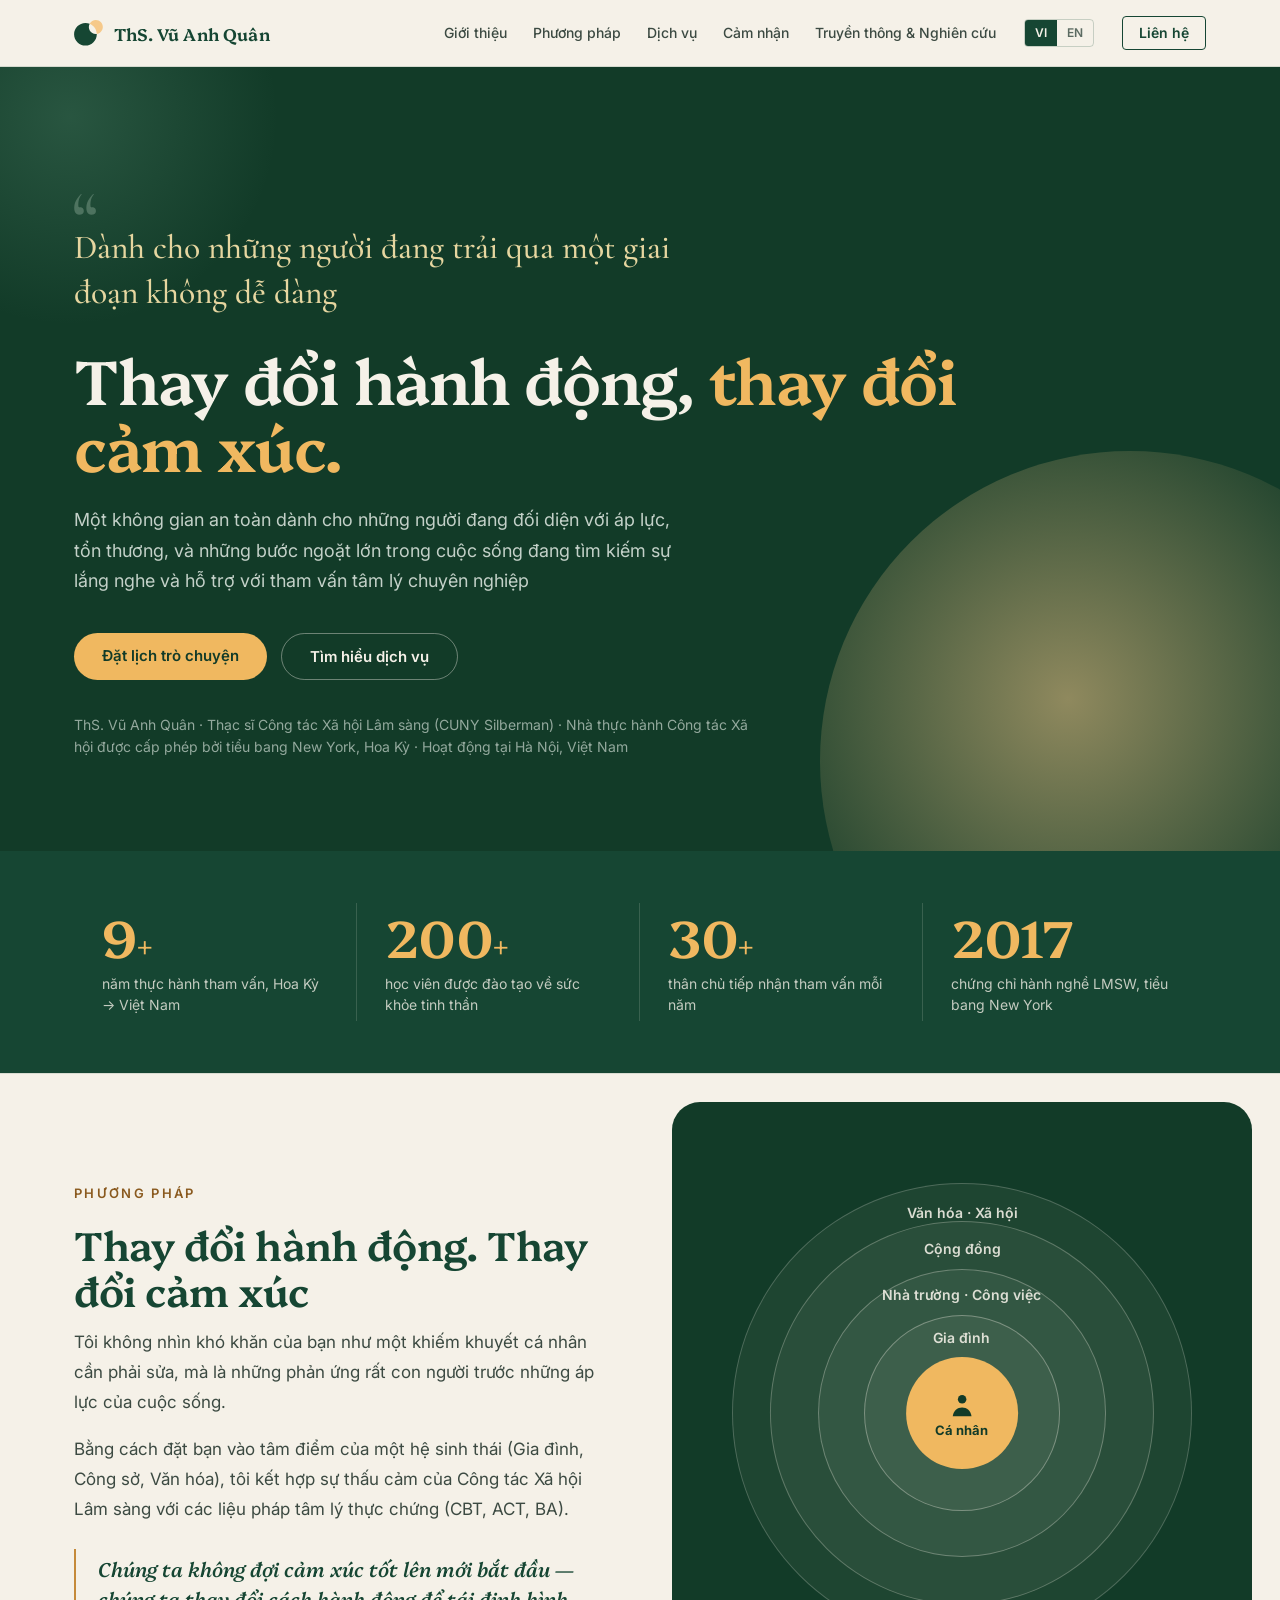
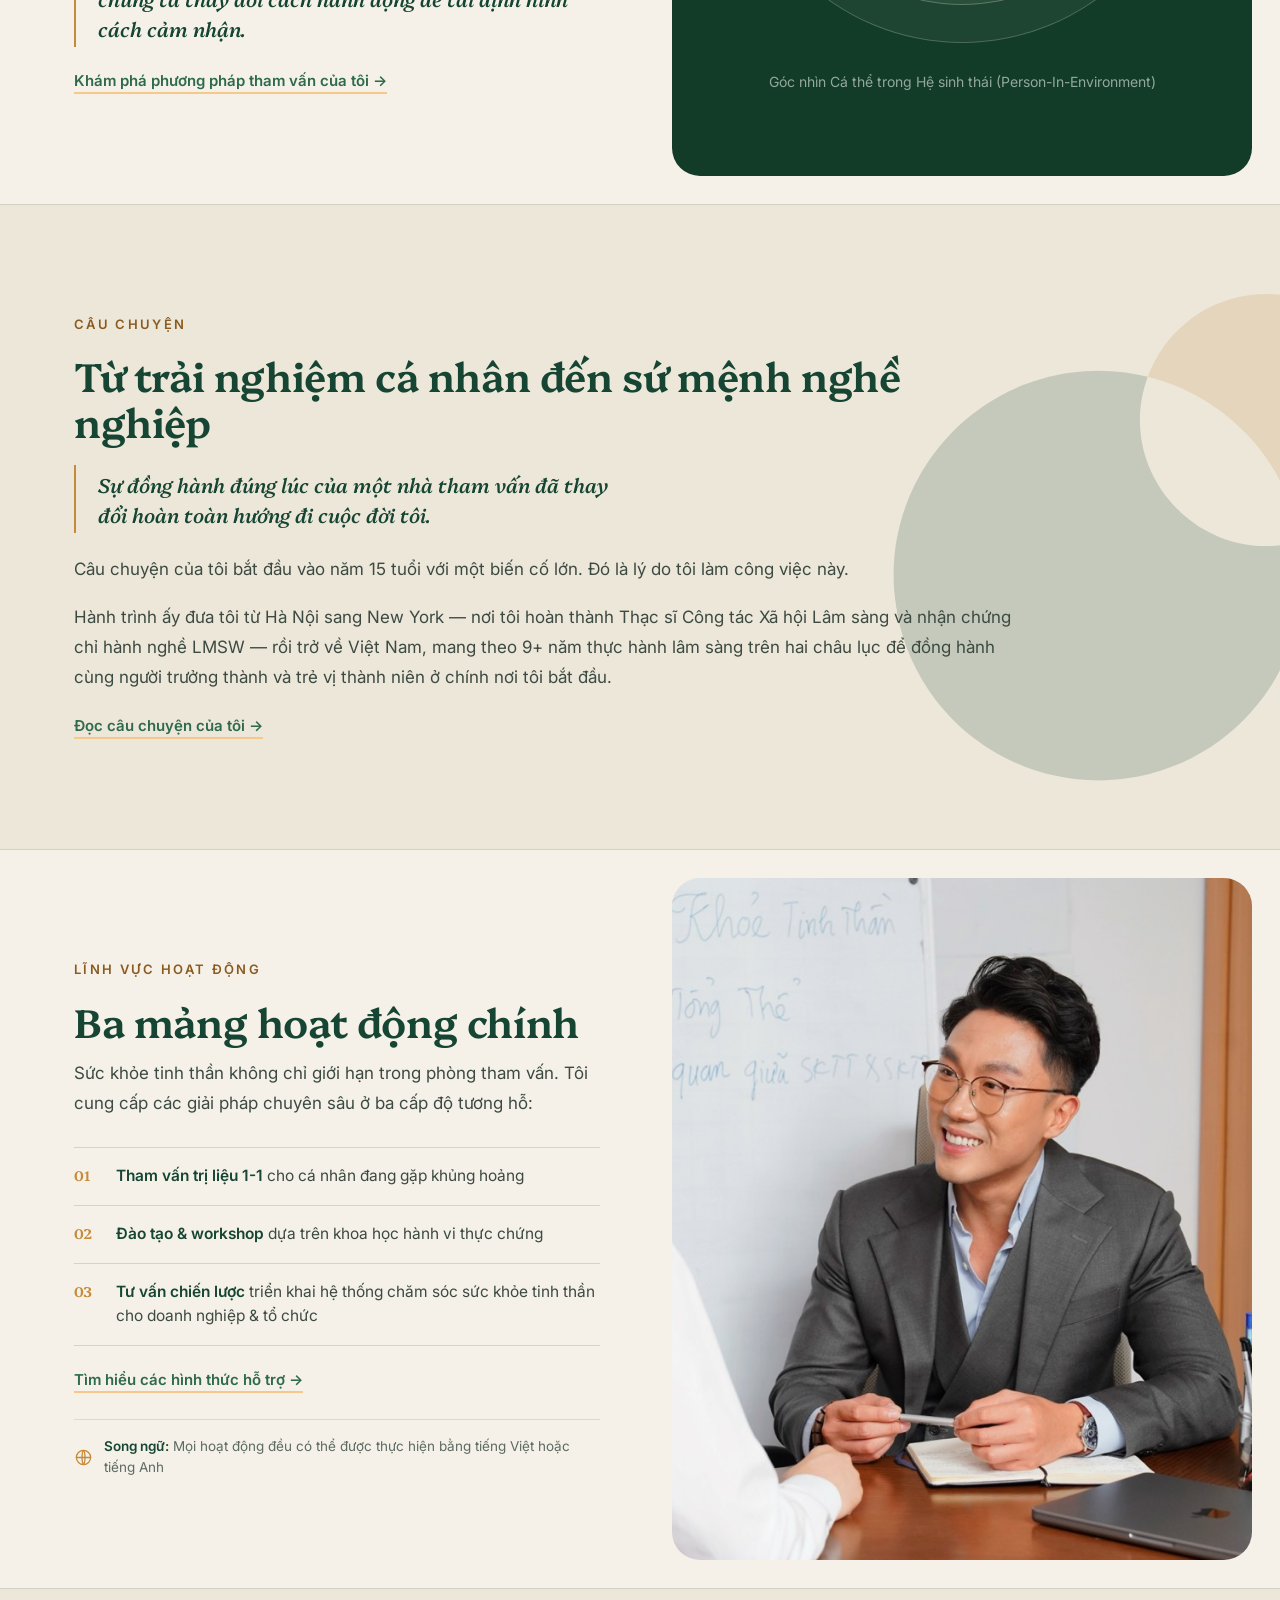
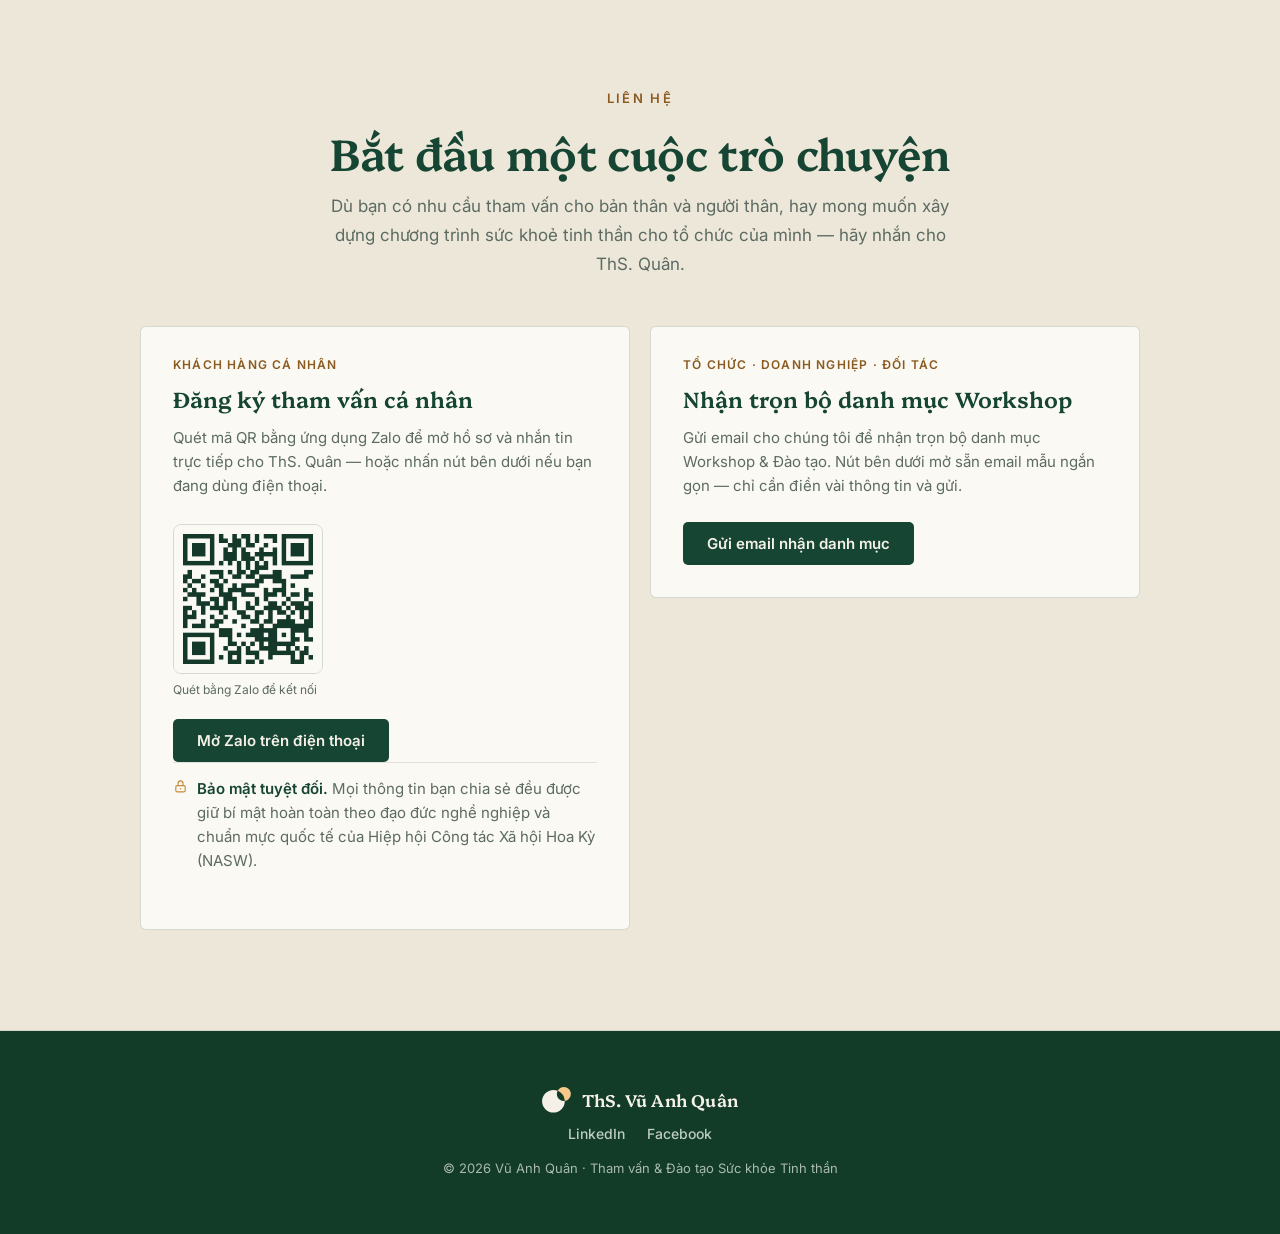
==== commit b25804ac: "Reword hero tagline: warmer, seeking-support framing Co-Authored-By: Claude Opus 4.8 <noreply@anthro" ====
--- a/index.html
+++ b/index.html
@@ -8,324 +8,53 @@
 <link rel="preconnect" href="https://fonts.googleapis.com" />
 <link rel="preconnect" href="https://fonts.gstatic.com" crossorigin />
 <link href="https://fonts.googleapis.com/css2?family=Cormorant+Garamond:ital,wght@0,400;0,500;0,600;1,400;1,500&family=Platypi:ital,wght@0,400;0,500;0,600;0,700;1,400;1,500;1,600;1,700&family=Inter:wght@400;500;600;700&display=swap" rel="stylesheet" />
-<style>
-  :root{
-    --paper:#F5F1E8; --paper-alt:#EDE7DA; --card:#FBF9F3;
-    --green-deep:#123B28; --green:#164633; --green-mid:#2E6A4C;
-    --ink:#1E2A24; --ink-soft:#233029; --body:#3C4A42; --muted:#5C6B62;
-    --gold:#C58A3A; --eyebrow:#8A5A1F; --gold-hero:#D9A24E; --gold-accent:#F0B860;
-    --peach:#F6C98A;
-    --line:rgba(16,66,46,.16); --line-soft:rgba(16,66,46,.12);
-    --on-deep:#EAF1EB;
-    --r:6px; --maxw:1180px;
-  }
-  *{box-sizing:border-box;margin:0;padding:0}
-  html{scroll-behavior:smooth}
-  body{font-family:Inter,-apple-system,BlinkMacSystemFont,'Segoe UI',sans-serif;background:var(--paper);color:var(--ink);
-    line-height:1.6;-webkit-font-smoothing:antialiased}
-  ::selection{background:var(--green);color:var(--paper)}
-  a{color:inherit;text-decoration:none}
-  img{display:block;max-width:100%}
-  h1,h2,h3,h4,.serif{font-family:Platypi,Georgia,serif}
-  .wrap{max-width:var(--maxw);margin:0 auto;padding:0 24px}
-  .sec{padding:100px 0}
-  .eyebrow{font:600 13px/1.5 Inter,sans-serif;letter-spacing:.18em;text-transform:uppercase;color:var(--eyebrow);margin:0 0 18px}
-  .eyebrow.gold{color:var(--gold-hero)}
-  .h2{font:600 40px/1.14 Platypi,Georgia,serif;color:var(--green);letter-spacing:-.01em;margin:0 0 14px}
-  .h2.light{color:var(--paper)}
-  .lead{font:400 17px/1.7 Inter,sans-serif;color:var(--muted);max-width:640px}
-  .lead.on-deep{color:rgba(234,241,235,.72)}
-  .bg-alt{background:var(--paper-alt);border-top:1px solid var(--line-soft);border-bottom:1px solid var(--line-soft)}
-  .bg-deep{background:var(--green-deep);color:var(--on-deep)}
-  .bg-green{background:var(--green);color:var(--paper)}
-
-  /* NAV */
-  header.nav{position:sticky;top:0;z-index:50;background:rgba(245,241,232,.86);backdrop-filter:blur(10px);
-    border-bottom:1px solid rgba(16,66,46,.14)}
-  .nav-inner{max-width:var(--maxw);margin:0 auto;padding:16px 24px;display:flex;align-items:center;gap:28px}
-  .brand{display:flex;align-items:center;gap:11px;margin-right:auto}
-  .brand .mark{width:29px;height:26px;flex:0 0 auto}
-  .brand .mark .m1{fill:var(--green)}
-  .brand .mark .m2{fill:var(--peach)}
-  footer.ft .brand .mark .m1{fill:var(--paper)}
-  .brand span{font:600 17px/1 Platypi,Georgia,serif;color:var(--green);letter-spacing:.01em}
-  .nav-links{display:flex;gap:26px;align-items:center}
-  .nav-links a{font:500 14px/1 Inter,sans-serif;color:var(--body);transition:color .18s}
-  .nav-links a:hover{color:var(--green)}
-  .nav-links .mob-contact{display:none}
-  .lang{display:flex;border:1px solid rgba(16,66,46,.2);border-radius:4px;overflow:hidden;font:600 12px/1 Inter,sans-serif}
-  .lang button{border:0;background:transparent;cursor:pointer;padding:7px 10px;color:var(--muted);font:inherit}
-  .lang button.active{background:var(--green);color:var(--paper)}
-  .nav-cta{font:600 14px/1 Inter,sans-serif;color:var(--green);border:1px solid var(--green);padding:9px 16px;border-radius:4px;transition:background .18s,color .18s}
-  .nav-cta:hover{background:var(--green);color:var(--paper)}
-  .nav-toggle{display:none;background:none;border:0;cursor:pointer;padding:6px}
-  .nav-toggle span{display:block;width:24px;height:2px;background:var(--green);margin:5px 0;border-radius:2px}
-
-  /* HERO */
-  .hero{position:relative;overflow:hidden;background:var(--green-deep);color:var(--on-deep)}
-  .hero .orb1{position:absolute;right:-160px;bottom:-220px;width:620px;height:620px;border-radius:50%;
-    background:radial-gradient(circle at 40% 40%,rgba(246,201,138,.55),rgba(246,201,138,0) 68%);pointer-events:none}
-  .hero .orb2{position:absolute;left:-140px;top:-160px;width:420px;height:420px;border-radius:50%;
-    background:radial-gradient(circle at 50% 50%,rgba(120,180,150,.22),rgba(120,180,150,0) 70%);pointer-events:none}
-  .hero .inner{position:relative;max-width:var(--maxw);margin:0 auto;padding:104px 24px 92px}
-  .hero .eyebrow{color:var(--gold-hero);margin-bottom:22px;max-width:640px}
-  .hero-quote{position:relative;font-family:'Cormorant Garamond',Georgia,serif;font-weight:500;
-    font-size:clamp(1.55rem,2.9vw,2.1rem);line-height:1.34;color:#E6D6A0;max-width:660px;margin:2px 0 30px;padding-top:52px}
-  .hero-quote::before{content:"\201C";position:absolute;top:8px;left:-2px;font-family:'Cormorant Garamond',Georgia,serif;
-    font-weight:600;font-size:74px;line-height:1;color:rgba(176,201,184,.32)}
-  .hero h1{font:600 62px/1.08 Platypi,Georgia,serif;letter-spacing:-.015em;margin:0 0 26px;max-width:900px;color:var(--paper)}
-  .hero h1 .accent{color:var(--gold-accent)}
-  .hero .tag{font:400 18px/1.7 Inter,sans-serif;color:rgba(234,241,235,.82);margin:0 0 36px;max-width:620px}
-  .cta-row{display:flex;gap:14px;flex-wrap:wrap}
-  .btn{font:600 15px/1 Inter,sans-serif;padding:15px 26px;border-radius:5px;display:inline-block;transition:opacity .18s}
-  .btn:hover{opacity:.9}
-  .btn-primary{background:var(--gold-accent);color:var(--green-deep)}
-  .btn-ghost{color:var(--paper);border:1px solid rgba(245,241,232,.4)}
-  .hero-cred{font:400 14px/1.6 Inter,sans-serif;color:rgba(234,241,235,.6);margin:34px 0 0;max-width:680px}
-
-  /* STAT BAND */
-  .stat-grid{max-width:var(--maxw);margin:0 auto;padding:52px 24px;display:grid;grid-template-columns:repeat(4,1fr)}
-  .stat{padding:6px 28px;border-right:1px solid rgba(245,241,232,.16)}
-  .stat:last-child{border-right:0}
-  .stat .num{font:600 52px/1 Platypi,Georgia,serif;color:var(--gold-accent)}
-  .stat .num sup{font-size:30px;vertical-align:baseline;line-height:1}
-  .stat .lbl{font:400 14px/1.5 Inter,sans-serif;color:rgba(245,241,232,.78);margin-top:12px}
-
-  /* STORY */
-  .story-grid{max-width:var(--maxw);margin:0 auto;display:grid;grid-template-columns:1.05fr .95fr;gap:64px;align-items:start}
-  .story p.body{font:400 17px/1.75 Inter,sans-serif;color:var(--body);margin:0 0 22px}
-  .story .pull{margin:0 0 22px;padding:4px 0 4px 22px;border-left:2px solid var(--gold);
-    font:italic 500 20px/1.5 Platypi,Georgia,serif;color:var(--green)}
-  .story .portrait{aspect-ratio:4/5;border:1px solid var(--line);border-radius:var(--r);overflow:hidden;background:var(--card)}
-  .story .portrait img{width:100%;height:100%;object-fit:cover}
-  .story .pcap{font:400 14px/1.6 Inter,sans-serif;color:var(--muted);margin:16px 2px 0}
-
-  /* APPROACH */
-  .appr-grid{max-width:var(--maxw);margin:0 auto;display:grid;grid-template-columns:1fr 1fr;gap:64px;align-items:center}
-  .diagram-wrap{display:flex;justify-content:center}
-  .diagram{position:relative;width:460px;height:460px;border-radius:50%;background:#E7F0EA;border:1px solid rgba(16,66,46,.10)}
-  .diagram .rl{position:absolute;left:50%;transform:translateX(-50%);white-space:nowrap;font:700 15px/1 Inter,sans-serif;color:#1E4635}
-  .ring{position:absolute;left:50%;top:50%;transform:translate(-50%,-50%);border-radius:50%;border:3px solid #fff}
-  .r5>.rl{top:28px}
-  .r4{width:376px;height:376px;background:#D3E4DA}
-  .r4>.rl{top:24px}
-  .r3{width:292px;height:292px;background:#B7D5C4}
-  .r3>.rl{top:22px;color:#17402F}
-  .r2{width:208px;height:208px;background:#8FBFA6}
-  .r2>.rl{top:16px;color:#123B28}
-  .r1{width:140px;height:140px;background:#1E4E3A;border:4px solid #fff;display:flex;flex-direction:column;align-items:center;justify-content:center;gap:3px}
-  .r1 .person{width:38px;height:38px;flex:0 0 auto}
-  .r1 .rl-c{color:#fff;font:700 15px/1 Inter,sans-serif}
-  .mod-intro{font:400 15px/1.6 Inter,sans-serif;color:var(--body);margin:24px 0 0}
-  .modality{display:flex;flex-wrap:wrap;gap:8px;margin-top:14px}
-  .modality span{font:500 13px/1 Inter,sans-serif;color:var(--green);border:1px solid rgba(16,66,46,.2);padding:8px 14px;border-radius:3px}
-
-  /* SERVICES */
-  .cols3{display:grid;grid-template-columns:repeat(3,1fr);gap:24px}
-  .card{border:1px solid var(--line);border-radius:var(--r);padding:32px;background:var(--card)}
-  .card .no{font:600 14px/1 Platypi,Georgia,serif;color:var(--gold);margin-bottom:22px}
-  .card h3{font:600 22px/1.3 Platypi,Georgia,serif;color:var(--green);margin:0 0 14px}
-  .card p{font:400 15px/1.65 Inter,sans-serif;color:var(--body);margin:0 0 20px}
-  .card ul{list-style:none;padding:18px 0 0;border-top:1px solid var(--line-soft)}
-  .card ul li{font:400 14px/1.5 Inter,sans-serif;color:var(--muted);padding:5px 0}
-
-  /* PILLARS */
-  .pillars{display:grid;grid-template-columns:repeat(5,1fr);gap:16px}
-  .pillar{background:var(--card);border-radius:var(--r);overflow:hidden;display:flex;flex-direction:column}
-  .pillar .band{padding:20px 18px 18px;color:#fff}
-  .pillar .band .no{font:700 13px/1 Inter,sans-serif;color:rgba(255,255,255,.62);margin-bottom:12px}
-  .pillar .band h3{font:600 19px/1.25 Platypi,Georgia,serif;color:#fff;margin:0;min-height:2.5em}
-  .pillar ul{list-style:none;padding:18px;flex:1}
-  .pillar ul li{font:400 14px/1.5 Inter,sans-serif;color:var(--body);padding:5px 0;border-bottom:1px solid rgba(16,66,46,.09)}
-  .pillar ul li:last-child{border-bottom:0}
-
-  /* PROGRAMS */
-  .prog-sub{font:italic 500 20px/1.3 Platypi,Georgia,serif;color:var(--gold);margin:0 0 20px}
-  .prog-cards{display:grid;grid-template-columns:repeat(3,1fr);gap:20px;margin-bottom:56px}
-  .prog-card{border:1px solid var(--line);border-radius:var(--r);padding:26px;background:var(--card)}
-  .prog-card .tag{font:600 11px/1 Inter,sans-serif;letter-spacing:.1em;text-transform:uppercase;color:var(--eyebrow)}
-  .prog-card h4{font:600 19px/1.32 Platypi,Georgia,serif;color:var(--green);margin:14px 0 12px}
-  .prog-card p{font:400 14px/1.6 Inter,sans-serif;color:var(--muted);margin:0}
-  .event-list{border-top:1px solid var(--line)}
-  .event{display:flex;gap:28px;align-items:baseline;padding:20px 4px;border-bottom:1px solid var(--line-soft);flex-wrap:wrap}
-  .event .yr{font:600 15px/1 Platypi,Georgia,serif;color:var(--gold);min-width:52px}
-  .event .ti{font:500 18px/1.4 Platypi,Georgia,serif;color:var(--green)}
-  .event .org{font:400 13px/1.4 Inter,sans-serif;color:var(--muted);margin-left:auto;white-space:nowrap;letter-spacing:.02em}
-  @media(max-width:680px){.event .org{margin-left:80px;white-space:normal}}
-
-  /* GALLERY */
-  .gal-grid{display:grid;grid-template-columns:repeat(3,1fr);gap:16px}
-  .gal figure{margin:0}
-  .gal .ph{aspect-ratio:3/2;border:1px solid var(--line);border-radius:5px;overflow:hidden;background:var(--card)}
-  .gal .ph img{width:100%;height:100%;object-fit:cover}
-  .gal figcaption{font:500 14px/1.45 Inter,sans-serif;color:#2E3A33;margin:12px 2px 2px}
-  .gal .org{font:400 13px/1.4 Inter,sans-serif;color:var(--muted);margin:0 2px}
-
-  /* TESTIMONIALS */
-  .tgrid{display:grid;grid-template-columns:1fr 1fr;gap:20px}
-  .tcard{position:relative;margin:0;border:1px solid var(--line);border-radius:var(--r);padding:28px 30px 30px;background:var(--card)}
-  .tcard::before{content:"\201C";position:absolute;top:12px;left:28px;font:italic 700 54px/1 Platypi,Georgia,serif;color:rgba(22,70,51,.16)}
-  .tcard p{position:relative;font:italic 400 19px/1.55 Platypi,Georgia,serif;color:var(--ink-soft);margin:28px 0 18px}
-  .tcard footer{font:600 13px/1.4 Inter,sans-serif;color:var(--eyebrow);letter-spacing:.02em}
-  .t-note{font:400 13.5px/1.5 Inter,sans-serif;color:var(--muted);margin:0 0 26px;max-width:640px}
-  .story-grid{display:grid;grid-template-columns:1fr 1fr;gap:22px}
-  .story-card{position:relative;background:var(--card);border:1px solid var(--line);border-radius:var(--r);padding:30px 30px 28px;display:flex;flex-direction:column}
-  .story-card .who{font:600 16px/1.3 Platypi,Georgia,serif;color:var(--green)}
-  .story-card .ctx{display:block;font:400 13px/1.45 Inter,sans-serif;color:var(--muted);margin-top:4px}
-  .story-card .reflection{position:relative;font:italic 400 18px/1.6 Platypi,Georgia,serif;color:var(--ink-soft);margin:18px 0 0;padding-top:28px}
-  .story-card .reflection::before{content:"\201C";position:absolute;top:0;left:-2px;font:italic 700 50px/1 Platypi,Georgia,serif;color:rgba(22,70,51,.16)}
-  .story-card.wide{grid-column:1/-1}
-  .story-card.wide .reflection{max-width:82ch;font-size:19px}
-  .advice-grid{display:grid;grid-template-columns:1fr 1fr;gap:22px}
-  .advice-card{position:relative;background:var(--card);border:1px solid var(--line);border-radius:var(--r);padding:28px 30px 30px;display:flex;flex-direction:column}
-  .advice-card::before{content:"\201C";position:absolute;top:12px;left:28px;font:italic 700 54px/1 Platypi,Georgia,serif;color:rgba(22,70,51,.16)}
-  .advice-card p{position:relative;font:italic 400 19px/1.55 Platypi,Georgia,serif;color:var(--ink-soft);margin:28px 0 18px}
-  .advice-card footer{margin-top:auto;font:600 13px/1.4 Inter,sans-serif;color:var(--eyebrow);letter-spacing:.02em}
-
-  /* MEDIA */
-  .media-grid{display:grid;grid-template-columns:1fr 1fr;gap:20px;margin-bottom:44px}
-  .yt-card{border:1px solid rgba(245,241,232,.18);border-radius:var(--r);overflow:hidden}
-  .yt-facade{position:relative;display:block;width:100%;aspect-ratio:16/9;border:0;padding:0;margin:0;cursor:pointer;background:#0d2c1e;overflow:hidden}
-  .yt-facade img{width:100%;height:100%;object-fit:cover}
-  .yt-play{position:absolute;inset:0;display:flex;align-items:center;justify-content:center}
-  .yt-play span{width:56px;height:56px;border-radius:50%;border:1.5px solid rgba(245,241,232,.85);display:flex;align-items:center;justify-content:center;color:#F5F1E8;font-size:20px;background:rgba(18,59,40,.35)}
-  .yt-card iframe{display:block;width:100%;aspect-ratio:16/9;border:0}
-  .yt-meta{padding:20px}
-  .yt-meta .ti{font:600 16px/1.4 Platypi,Georgia,serif;color:var(--paper)}
-  .yt-meta .src{font:400 13px/1.4 Inter,sans-serif;color:rgba(234,241,235,.6);margin-top:6px}
-  .yt-meta .watch{display:inline-block;margin-top:8px;font:600 13px/1 Inter,sans-serif;color:var(--gold-hero)}
-  .vov-list{border-top:1px solid rgba(245,241,232,.16)}
-  .vov{display:flex;gap:20px;align-items:baseline;padding:16px 2px;border-bottom:1px solid rgba(245,241,232,.12);transition:background .15s}
-  .vov:hover{background:rgba(245,241,232,.04)}
-  .vov .out{font:600 12px/1 Inter,sans-serif;letter-spacing:.08em;color:var(--gold-hero);min-width:130px}
-  .vov .ti{font:500 16px/1.45 Inter,sans-serif;color:var(--on-deep)}
-  .vov .dt{font:400 13px/1 Inter,sans-serif;color:rgba(234,241,235,.55);margin-left:auto;white-space:nowrap}
-  .media-more{margin-top:28px}
-  .media-more a{font:600 14px/1 Inter,sans-serif;color:var(--gold-hero);border:1px solid rgba(245,241,232,.28);padding:11px 20px;border-radius:4px;display:inline-block}
-
-  /* CREDENTIALS + PUBLICATIONS */
-  .cred{border-top:2px solid var(--green);padding-top:22px}
-  .cred h3{font:600 18px/1.3 Platypi,Georgia,serif;color:var(--green);margin:0 0 16px}
-  .cred .k{font:600 15px/1.5 Inter,sans-serif;color:var(--ink-soft);margin:0 0 4px}
-  .cred .v{font:400 14px/1.55 Inter,sans-serif;color:var(--muted);margin:0 0 16px}
-  .cred .v:last-child{margin-bottom:0}
-  .pub-sub{font:600 15px/1.3 Platypi,Georgia,serif;color:var(--green);border-top:2px solid var(--green);padding-top:18px;margin:0 0 14px}
-  .pub-list{list-style:none;max-width:960px}
-  .pub-list li{font:400 14.5px/1.6 Inter,sans-serif;color:var(--body);padding:9px 0;border-bottom:1px solid var(--line-soft)}
-  .pub-list li:last-child{border-bottom:0}
-  .pub-list b{color:var(--green)}
-  .pub-list i{color:var(--muted)}
-  .pub-list a{color:var(--green);font-weight:600;border-bottom:1px solid rgba(22,70,51,.35)}
-
-  /* CONTACT */
-  .contact-inner{max-width:1000px;margin:0 auto;text-align:center}
-  .contact h2{font:600 44px/1.12 Platypi,Georgia,serif;color:var(--green);letter-spacing:-.015em;margin:0 0 16px}
-  .contact .lead{margin:0 auto 48px}
-  .ccards{display:grid;grid-template-columns:1fr 1fr;gap:20px;text-align:left;align-items:start}
-  .ccard{border:1px solid var(--line);border-radius:var(--r);padding:32px;background:var(--card);display:flex;flex-direction:column}
-  .ccard .tag{font:600 12px/1 Inter,sans-serif;letter-spacing:.1em;text-transform:uppercase;color:var(--eyebrow);margin:0 0 14px}
-  .ccard h3{font:600 22px/1.3 Platypi,Georgia,serif;color:var(--green);margin:0 0 12px}
-  .ccard p{font:400 15px/1.6 Inter,sans-serif;color:var(--muted);margin:0 0 24px}
-  .ccard .grow{flex:1}
-  .btn-mail{display:inline-block;font:600 15px/1 Inter,sans-serif;background:var(--green);color:var(--paper);padding:14px 24px;border-radius:5px;transition:background .18s;align-self:flex-start}
-  .zalo-qr{margin:2px 0 20px}
-  .zalo-qr img{display:block;width:150px;height:150px;border:1px solid var(--line);border-radius:8px}
-  .zalo-qr .cap{margin-top:8px;font:400 12px/1.4 Inter,sans-serif;color:var(--muted)}
-  .privacy-note{display:flex;gap:9px;align-items:flex-start;margin-top:16px;padding-top:14px;border-top:1px solid var(--line-soft);font:400 12.5px/1.5 Inter,sans-serif;color:var(--muted)}
-  .privacy-note svg{width:15px;height:15px;flex:0 0 auto;margin-top:2px;stroke:var(--gold);fill:none;stroke-width:1.8;stroke-linecap:round;stroke-linejoin:round}
-  .privacy-note b{color:var(--green);font-weight:600}
-  .btn-mail:hover{background:var(--green-deep)}
-
-  /* FOOTER */
-  footer.ft{background:var(--green-deep);color:rgba(234,241,235,.7);padding:56px 24px;text-align:center}
-  footer.ft .brand{justify-content:center;margin:0 0 14px}
-  footer.ft .brand span{color:var(--paper)}
-  footer.ft .fsoc{display:flex;gap:22px;justify-content:center;margin-bottom:18px;font:500 14px/1 Inter,sans-serif}
-  footer.ft .fsoc a{color:rgba(234,241,235,.8)}
-  footer.ft .fsoc a:hover{color:var(--paper)}
-  footer.ft .cp{font:400 13px/1.5 Inter,sans-serif;margin:0}
-
-  /* RESPONSIVE */
-  @media(max-width:980px){
-    .sec{padding:80px 0}
-    .hero h1{font-size:48px}
-    .story-grid,.appr-grid{grid-template-columns:1fr;gap:40px}
-    .story .portrait{order:-1;max-width:420px}
-    .cols3{grid-template-columns:1fr 1fr}
-    .pillars{grid-template-columns:repeat(2,1fr)}
-    .prog-cards{grid-template-columns:1fr 1fr}
-    .stat-grid{grid-template-columns:repeat(2,1fr);gap:24px 0}
-    .stat{border-bottom:1px solid rgba(245,241,232,.16)}
-    .stat:nth-child(2){border-right:0}
-    .media-grid,.tgrid,.ccards,.story-grid,.advice-grid{grid-template-columns:1fr}
-    .story-card.wide .reflection{max-width:none;font-size:18px}
-    .cred-grid{grid-template-columns:1fr;gap:32px}
-  }
-  @media(max-width:680px){
-    .sec{padding:64px 0}
-    .hero h1{font-size:38px}
-    .contact h2{font-size:34px}
-    .nav-links{position:absolute;top:64px;left:0;right:0;background:var(--paper);flex-direction:column;
-      align-items:flex-start;gap:0;padding:8px 24px 18px;border-bottom:1px solid var(--line);display:none}
-    .nav-links.open{display:flex}
-    .nav-links a{padding:11px 0;width:100%}
-    .nav-toggle{display:block}
-    .nav-cta{display:none}
-    .nav-links .mob-contact{display:block}
-    .cols3,.pillars,.prog-cards,.gal-grid{grid-template-columns:1fr}
-    .gal-grid{grid-template-columns:1fr 1fr}
-    .stat-grid{grid-template-columns:1fr}
-    .stat{border-right:0}
-    .diagram{width:300px;height:300px}
-    .r4{width:245px;height:245px}.r3{width:190px;height:190px}.r2{width:135px;height:135px}.r1{width:96px;height:96px}
-    .diagram .rl{font-size:12px}
-    .r5>.rl{top:12px}.r4>.rl{top:10px}.r3>.rl{top:9px}.r2>.rl{top:8px}
-    .r1 .person{width:28px;height:28px}
-  }
-</style>
+<link rel="stylesheet" href="style.css" />
+<script src="app.js" defer></script>
 </head>
 <body>
-
-<!-- ============ NAV ============ -->
 <header class="nav">
   <div class="nav-inner">
-    <a href="#top" class="brand" aria-label="ThS. Vũ Anh Quân">
+    <a href="index.html" class="brand" aria-label="ThS. Vũ Anh Quân">
       <svg class="mark" viewBox="0 0 61 55" aria-hidden="true"><path class="m1" d="M48.05,30.11c0,13.27-10.75,24.03-24.02,24.03S0,43.38,0,30.11,10.75,6.09,24.03,6.09c3.17,0,6.2.61,8.97,1.73-5.75,10.8,3.44,23.31,15.03,21.57,0,.24.01.49.01.73Z"/><path class="m2" d="M60.8,14.76c0,7.48-5.55,13.65-12.76,14.63-.29-9.78-6.42-18.1-15.03-21.57,2.48-4.65,7.39-7.82,13.03-7.82,8.16,0,14.77,6.61,14.77,14.76Z"/></svg>
       <span data-vi="ThS. Vũ Anh Quân" data-en="Quan Anh Vu, MSW">ThS. Vũ Anh Quân</span>
     </a>
     <nav class="nav-links" id="navLinks">
-      <a href="#story" data-vi="Câu chuyện" data-en="My Story">Câu chuyện</a>
-      <a href="#approach" data-vi="Cách tiếp cận" data-en="My Approach">Cách tiếp cận</a>
-      <a href="#services" data-vi="Dịch vụ" data-en="My Services">Dịch vụ</a>
-      <a href="#programs" data-vi="Workshop" data-en="My Workshops">Workshop</a>
-      <a href="#media" data-vi="Truyền thông" data-en="Media">Truyền thông</a>
-      <a href="#contact" class="mob-contact" data-vi="Liên hệ" data-en="Contact me">Liên hệ</a>
+      <a href="about.html" data-vi="Giới thiệu" data-en="About">Giới thiệu</a>
+      <a href="approach.html" data-vi="Phương pháp" data-en="My Approach">Phương pháp</a>
+      <div class="nav-drop">
+        <a href="services.html" data-vi="Dịch vụ" data-en="Services">Dịch vụ</a>
+        <div class="subm"><a href="services.html#workshop" data-vi="Workshop" data-en="Workshop">Workshop</a></div>
+      </div>
+      <a href="testimonials.html" data-vi="Cảm nhận" data-en="Testimonials">Cảm nhận</a>
+      <div class="nav-drop">
+        <a href="press.html" data-vi="Truyền thông &amp; Nghiên cứu" data-en="Press &amp; Research">Truyền thông &amp; Nghiên cứu</a>
+        <div class="subm"><a href="press.html#research" data-vi="Nghiên cứu" data-en="Research">Nghiên cứu</a></div>
+      </div>
+      <a href="index.html#contact" class="mob-contact" data-vi="Liên hệ" data-en="Contact me">Liên hệ</a>
     </nav>
     <div class="lang" role="group" aria-label="Language">
       <button data-lang="vi" class="active">VI</button>
       <button data-lang="en">EN</button>
     </div>
-    <a href="#contact" class="nav-cta" data-vi="Liên hệ" data-en="Contact me">Liên hệ</a>
+    <a href="index.html#contact" class="nav-cta" data-vi="Liên hệ" data-en="Contact me">Liên hệ</a>
     <button class="nav-toggle" id="navToggle" aria-label="Menu"><span></span><span></span><span></span></button>
   </div>
 </header>
 
-<!-- ============ HERO ============ -->
 <section class="hero" id="top">
   <div class="orb1"></div><div class="orb2"></div>
   <div class="inner">
-    <p class="hero-quote" data-vi="Dành cho những người trẻ tuổi đang trải qua một giai đoạn không dễ dàng" data-en="For young people going through a hard chapter">Dành cho những người trẻ tuổi đang trải qua một giai đoạn không dễ dàng</p>
+    <p class="hero-quote" data-vi="Dành cho những người đang trải qua một giai đoạn không dễ dàng" data-en="For people going through a hard chapter">Dành cho những người đang trải qua một giai đoạn không dễ dàng</p>
     <h1 data-vi="Thay đổi hành động, <span class='accent'>thay đổi cảm xúc.</span>" data-en="Act Different, <span class='accent'>Feel Different.</span>">Thay đổi hành động, <span class="accent">thay đổi cảm xúc.</span></h1>
-    <p class="tag" data-vi="Không gian an toàn đồng hành cùng người trẻ đối diện với áp lực, tổn thương và những bước ngoặt trưởng thành qua tham vấn tâm lý 1–1 chuyên nghiệp." data-en="A safe space guiding young adults through pressure, healing, and life transitions with professional 1-on-1 clinical counseling.">Không gian an toàn đồng hành cùng người trẻ đối diện với áp lực, tổn thương và những bước ngoặt trưởng thành qua tham vấn tâm lý 1–1 chuyên nghiệp.</p>
+    <p class="tag" data-vi="Một không gian an toàn dành cho những người đang đối diện với áp lực, tổn thương, và những bước ngoặt lớn trong cuộc sống đang tìm kiếm sự lắng nghe và hỗ trợ với tham vấn tâm lý chuyên nghiệp" data-en="A safe space for those facing pressure, pain, and life's major turning points who are seeking to be heard and supported through professional psychological counseling.">Một không gian an toàn dành cho những người đang đối diện với áp lực, tổn thương, và những bước ngoặt lớn trong cuộc sống đang tìm kiếm sự lắng nghe và hỗ trợ với tham vấn tâm lý chuyên nghiệp</p>
     <div class="cta-row">
-      <a href="#contact" class="btn btn-primary" data-vi="Đặt lịch trò chuyện" data-en="Book a conversation">Đặt lịch trò chuyện</a>
-      <a href="#services" class="btn btn-ghost" data-vi="Tìm hiểu dịch vụ" data-en="Explore services">Tìm hiểu dịch vụ</a>
+      <a href="index.html#contact" class="btn btn-primary" data-vi="Đặt lịch trò chuyện" data-en="Book a conversation">Đặt lịch trò chuyện</a>
+      <a href="services.html" class="btn btn-ghost" data-vi="Tìm hiểu dịch vụ" data-en="Explore services">Tìm hiểu dịch vụ</a>
     </div>
     <p class="hero-cred" data-vi="ThS. Vũ Anh Quân · Thạc sĩ Công tác Xã hội Lâm sàng (CUNY Silberman) · Nhà thực hành Công tác Xã hội được cấp phép bởi tiểu bang New York, Hoa Kỳ · Hoạt động tại Hà Nội, Việt Nam" data-en="Quan Anh Vu, MSW · Master of Social Work, Clinical Practice (CUNY Silberman) · LMSW, New York, USA · Currently practicing in Hanoi, Vietnam">ThS. Vũ Anh Quân · Thạc sĩ Công tác Xã hội Lâm sàng (CUNY Silberman) · Nhà thực hành Công tác Xã hội được cấp phép bởi tiểu bang New York, Hoa Kỳ · Hoạt động tại Hà Nội, Việt Nam</p>
   </div>
 </section>
 
-<!-- ============ STAT BAND ============ -->
 <section class="bg-green">
   <div class="stat-grid">
     <div class="stat"><div class="num">9<sup>+</sup></div><div class="lbl" data-vi="năm thực hành tham vấn, Hoa Kỳ → Việt Nam" data-en="years of counseling practice, USA → Vietnam">năm thực hành tham vấn, Hoa Kỳ → Việt Nam</div></div>
@@ -335,375 +64,68 @@
   </div>
 </section>
 
-<!-- ============ STORY ============ -->
-<section class="sec story" id="story">
-  <div class="story-grid wrap">
-    <div>
-      <p class="eyebrow" data-vi="Hành trình" data-en="The journey">Hành trình</p>
+<!-- ============ PHƯƠNG PHÁP · split ============ -->
+<section class="split" id="phuong-phap" style="border-top:1px solid var(--line-soft)">
+  <div class="split-copy">
+    <p class="eyebrow" data-vi="Phương pháp" data-en="My Approach">Phương pháp</p>
+    <h2 class="h2" data-vi="Thay đổi hành động. Thay đổi cảm xúc" data-en="Act different. Feel different">Thay đổi hành động. Thay đổi cảm xúc</h2>
+    <p class="body" data-vi="Tôi không nhìn khó khăn của bạn như một khiếm khuyết cá nhân cần phải sửa, mà là những phản ứng rất con người trước những áp lực của cuộc sống." data-en="I don't see your difficulty as a personal defect to be fixed, but as deeply human responses to life's pressures.">Tôi không nhìn khó khăn của bạn như một khiếm khuyết cá nhân cần phải sửa, mà là những phản ứng rất con người trước những áp lực của cuộc sống.</p>
+    <p class="body" data-vi="Bằng cách đặt bạn vào tâm điểm của một hệ sinh thái (Gia đình, Công sở, Văn hóa), tôi kết hợp sự thấu cảm của Công tác Xã hội Lâm sàng với các liệu pháp tâm lý thực chứng (CBT, ACT, BA)." data-en="By mapping your challenges within your unique ecosystem—relationships, work culture, and environment—I combine the systemic lens of Clinical Social Work with evidence-based therapies (CBT, ACT, BA).">Bằng cách đặt bạn vào tâm điểm của một hệ sinh thái (Gia đình, Công sở, Văn hóa), tôi kết hợp sự thấu cảm của Công tác Xã hội Lâm sàng với các liệu pháp tâm lý thực chứng (CBT, ACT, BA).</p>
+    <p class="pull" data-vi="Chúng ta không đợi cảm xúc tốt lên mới bắt đầu — chúng ta thay đổi cách hành động để tái định hình cách cảm nhận." data-en="We do not wait for your feelings to change to start living — we shift how you act to transform how you feel.">Chúng ta không đợi cảm xúc tốt lên mới bắt đầu — chúng ta thay đổi cách hành động để tái định hình cách cảm nhận.</p>
+    <a class="more" href="approach.html" data-vi="Khám phá phương pháp tham vấn của tôi →" data-en="Explore my clinical approach →">Khám phá phương pháp tham vấn của tôi →</a>
+  </div>
+  <div class="split-panel deep">
+    <div class="pie">
+      <div class="pc pc5"><span class="pl" data-vi="Văn hóa · Xã hội" data-en="Culture · Society">Văn hóa · Xã hội</span></div>
+      <div class="pc pc4"><span class="pl" data-vi="Cộng đồng" data-en="Community">Cộng đồng</span></div>
+      <div class="pc pc3"><span class="pl" data-vi="Nhà trường · Công việc" data-en="School · Work">Nhà trường · Công việc</span></div>
+      <div class="pc pc2"><span class="pl" data-vi="Gia đình" data-en="Family">Gia đình</span></div>
+      <div class="pc pc1">
+        <svg class="pperson" viewBox="0 0 24 24" aria-hidden="true"><circle cx="12" cy="7.4" r="3.4"/><path d="M4.5 21c.6-4.4 3.7-7 7.5-7s6.9 2.6 7.5 7z"/></svg>
+        <span class="plc" data-vi="Cá nhân" data-en="Individual">Cá nhân</span>
+      </div>
+    </div>
+    <p class="pie-cap" data-vi="Góc nhìn Cá thể trong Hệ sinh thái (Person-In-Environment)" data-en="The Person-In-Environment perspective">Góc nhìn Cá thể trong Hệ sinh thái (Person-In-Environment)</p>
+  </div>
+</section>
+
+<!-- ============ CÂU CHUYỆN · band ============ -->
+<section class="story-band">
+  <svg class="band-mark" viewBox="0 0 61 55" aria-hidden="true"><path fill="#164633" d="M48.05,30.11c0,13.27-10.75,24.03-24.02,24.03S0,43.38,0,30.11,10.75,6.09,24.03,6.09c3.17,0,6.2.61,8.97,1.73-5.75,10.8,3.44,23.31,15.03,21.57,0,.24.01.49.01.73Z"/><path fill="#C58A3A" d="M60.8,14.76c0,7.48-5.55,13.65-12.76,14.63-.29-9.78-6.42-18.1-15.03-21.57,2.48-4.65,7.39-7.82,13.03-7.82,8.16,0,14.77,6.61,14.77,14.76Z"/></svg>
+  <div class="inner">
+    <div class="copy">
+      <p class="eyebrow" data-vi="Câu chuyện" data-en="My Story">Câu chuyện</p>
       <h2 class="h2" data-vi="Từ trải nghiệm cá nhân đến sứ mệnh nghề nghiệp" data-en="From personal experience to a professional calling">Từ trải nghiệm cá nhân đến sứ mệnh nghề nghiệp</h2>
-      <p class="body" data-vi="Câu chuyện của Quân bắt đầu năm 15 tuổi, với chẩn đoán ung thư bạch cầu. Biến cố ấy buộc anh phải sang Mỹ điều trị. Giữa những ngày tháng vừa kiệt sức vì bệnh tật, vừa lạc lõng ở một đất nước xa lạ, Quân nhận được sự hỗ trợ từ một nhân viên công tác xã hội lâm sàng tại bệnh viện. Người này đã trực tiếp thực hiện các buổi tham vấn tâm lý chuyên sâu cho Quân, cũng như hỗ trợ gia đình anh lo liệu các thủ tục thực tế như giáo dục, đi lại, ăn ở và tài chính." data-en="Quan's story began with a battle with leukemia at age 15. This major life turning point required him to travel to the United States for medical treatment. Amid the physical exhaustion of illness and the absolute disorientation of being in a foreign land, he received support from a hospital social worker. This worker provided psychological counseling for Quan, as well as helping his family manage the logistics of education, transportation, housing and finances.">Câu chuyện của Quân bắt đầu năm 15 tuổi, với chẩn đoán ung thư bạch cầu. Biến cố ấy buộc anh phải sang Mỹ điều trị. Giữa những ngày tháng vừa kiệt sức vì bệnh tật, vừa lạc lõng ở một đất nước xa lạ, Quân nhận được sự hỗ trợ từ một nhân viên công tác xã hội lâm sàng tại bệnh viện. Người này đã trực tiếp thực hiện các buổi tham vấn tâm lý chuyên sâu cho Quân, cũng như hỗ trợ gia đình anh lo liệu các thủ tục thực tế như giáo dục, đi lại, ăn ở và tài chính.</p>
-      <p class="body" data-vi="Họ ngồi lại cùng anh, giúp anh đối diện và đi qua những cuộc khủng hoảng dồn dập đổ xuống lúc bấy giờ: nỗi sợ cái chết cận kề ở tuổi 15, áp lực thích nghi khi thay đổi môi trường sống quá đột ngột, cảm giác cô độc của một đứa trẻ mới lớn phải rời xa trường lớp, bạn bè, và cả sự tự ti khi chứng kiến cơ thể mình biến đổi, rụng tóc sau những đợt hóa trị dài ngày." data-en="They sat down with him, helping him face and navigate the compounding crises that overwhelmed him at the time: the fear of death at just 15, the pressure of adapting to a sudden change of environment, the isolation of a teenager forced away from school and friends, and the deep insecurity of watching his body change, losing all his hair after long rounds of chemotherapy.">Họ ngồi lại cùng anh, giúp anh đối diện và đi qua những cuộc khủng hoảng dồn dập đổ xuống lúc bấy giờ: nỗi sợ cái chết cận kề ở tuổi 15, áp lực thích nghi khi thay đổi môi trường sống quá đột ngột, cảm giác cô độc của một đứa trẻ mới lớn phải rời xa trường lớp, bạn bè, và cả sự tự ti khi chứng kiến cơ thể mình biến đổi, rụng tóc sau những đợt hóa trị dài ngày.</p>
-      <p class="body" data-vi="Những buổi trò chuyện đó đã thay đổi hoàn toàn hướng đi cuộc đời Quân. Lần đầu tiên anh nhận ra rằng, đằng sau mỗi chẩn đoán là cả một thế giới nội tâm đầy xáo trộn cần được thấu hiểu. Cảm giác được lắng nghe và giữ chân mình lại trong những thời khắc đen tối nhất đã thôi thúc Quân trở thành một nhà tham vấn tâm lý chuyên nghiệp. Anh lựa chọn đi theo nhánh Lâm sàng của ngành Công tác Xã hội để có thể đồng hành với người khác bằng cả chuyên môn vững vàng lẫn sự thấu cảm của một người từng trải." data-en="Those conversations completely changed the trajectory of Quan's life. For the first time, he realized that behind every medical diagnosis lies a turbulent inner world in need of understanding. Feeling heard and grounded during his darkest hours inspired Quan to become a professional counselor. He chose the Clinical branch of Social Work so that he could walk alongside others with both rigorous professional expertise and the authentic empathy of someone who has lived through it.">Những buổi trò chuyện đó đã thay đổi hoàn toàn hướng đi cuộc đời Quân. Lần đầu tiên anh nhận ra rằng, đằng sau mỗi chẩn đoán là cả một thế giới nội tâm đầy xáo trộn cần được thấu hiểu. Cảm giác được lắng nghe và giữ chân mình lại trong những thời khắc đen tối nhất đã thôi thúc Quân trở thành một nhà tham vấn tâm lý chuyên nghiệp. Anh lựa chọn đi theo nhánh Lâm sàng của ngành Công tác Xã hội để có thể đồng hành với người khác bằng cả chuyên môn vững vàng lẫn sự thấu cảm của một người từng trải.</p>
-      <blockquote class="pull" data-vi="“Sự hỗ trợ đúng cách, từ đúng người và vào đúng thời điểm đã thay đổi cuộc đời tôi. Đó là lý do vì sao tôi làm công việc này.”" data-en="“The right support, from the right person, at the right time changed my life. That's why I do this work.”">“Sự hỗ trợ đúng cách, từ đúng người và vào đúng thời điểm đã thay đổi cuộc đời tôi. Đó là lý do vì sao tôi làm công việc này.”</blockquote>
-      <p class="body" data-vi="Quân tốt nghiệp Cử nhân Tâm lý học tại Đại học Brandeis, sau đó hoàn thành bằng Thạc sĩ Công tác Xã hội theo định hướng Thực hành Lâm sàng tại Trường CUNY Silberman và nhận chứng chỉ hành nghề chuyên nghiệp (LMSW) của bang New York. Anh có nhiều năm làm việc trực tiếp tại các khu vực còn nhiều khó khăn ở Harlem và Jamaica tại thành phố New York, tập trung vào tham vấn tâm lý cho những cá nhân phải sống chung với những rối loạn tâm thần phức tạp như rối loạn lưỡng cực, tâm thần phân liệt, sang chấn tâm lý phức tạp, lo âu và trầm cảm dạng nặng." data-en="Quan earned his BA in Psychology from Brandeis University, followed by a Master of Social Work with a clinical focus from the CUNY Silberman School of Social Work, and became a Licensed Master Social Worker (LMSW) in New York State. He spent years working directly in high-needs communities across Harlem and Jamaica, specializing in psychological counseling for individuals living with severe mental illnesses like bipolar disorder, schizophrenia, complex trauma, severe anxiety and depression.">Quân tốt nghiệp Cử nhân Tâm lý học tại Đại học Brandeis, sau đó hoàn thành bằng Thạc sĩ Công tác Xã hội theo định hướng Thực hành Lâm sàng tại Trường CUNY Silberman và nhận chứng chỉ hành nghề chuyên nghiệp (LMSW) của bang New York. Anh có nhiều năm làm việc trực tiếp tại các khu vực còn nhiều khó khăn ở Harlem và Jamaica tại thành phố New York, tập trung vào tham vấn tâm lý cho những cá nhân phải sống chung với những rối loạn tâm thần phức tạp như rối loạn lưỡng cực, tâm thần phân liệt, sang chấn tâm lý phức tạp, lo âu và trầm cảm dạng nặng.</p>
-      <p class="body" style="margin-bottom:0" data-vi="Năm 2019, Quân trở về Việt Nam. Hiện tại, anh dành phần lớn thời gian để lắng nghe và đồng hành cùng các bạn trẻ qua các buổi tham vấn cá nhân 1-1, đồng thời tham gia tổ chức các buổi hội thảo, talkshow và chương trình đào tạo với mong muốn đưa những kiến thức thực tế về sức khỏe tinh thần đến gần hơn với cộng đồng." data-en="In 2019, Quan returned home to Vietnam. Today, he devotes most of his time to listening to and walking alongside young adults through private 1-on-1 counseling, while also organizing workshops, talks, and training programs to bring practical mental health knowledge closer to the community.">Năm 2019, Quân trở về Việt Nam. Hiện tại, anh dành phần lớn thời gian để lắng nghe và đồng hành cùng các bạn trẻ qua các buổi tham vấn cá nhân 1-1, đồng thời tham gia tổ chức các buổi hội thảo, talkshow và chương trình đào tạo với mong muốn đưa những kiến thức thực tế về sức khỏe tinh thần đến gần hơn với cộng đồng.</p>
-    </div>
-    <div>
-      <div class="portrait"><img src="[data-uri]" alt="ThS. Vũ Anh Quân" loading="lazy" /></div>
-      <p class="pcap" data-vi="Gần một thập kỷ đồng hành cùng hàng trăm người trẻ trên hành trình hiểu mình và tìm lại sự cân bằng." data-en="Nearly a decade alongside hundreds of young people on the path to understanding themselves and finding balance again.">Gần một thập kỷ đồng hành cùng hàng trăm người trẻ trên hành trình hiểu mình và tìm lại sự cân bằng.</p>
+      <p class="pull" data-vi="Sự đồng hành đúng lúc của một nhà tham vấn đã thay đổi hoàn toàn hướng đi cuộc đời tôi." data-en="The timely support of a counselor changed the entire course of my life.">Sự đồng hành đúng lúc của một nhà tham vấn đã thay đổi hoàn toàn hướng đi cuộc đời tôi.</p>
+      <p class="body" data-vi="Câu chuyện của tôi bắt đầu vào năm 15 tuổi với một biến cố lớn. Đó là lý do tôi làm công việc này." data-en="My story began at 15 with a major life crisis. That is why I do this work.">Câu chuyện của tôi bắt đầu vào năm 15 tuổi với một biến cố lớn. Đó là lý do tôi làm công việc này.</p>
+      <p class="body" data-vi="Hành trình ấy đưa tôi từ Hà Nội sang New York — nơi tôi hoàn thành Thạc sĩ Công tác Xã hội Lâm sàng và nhận chứng chỉ hành nghề LMSW — rồi trở về Việt Nam, mang theo 9+ năm thực hành lâm sàng trên hai châu lục để đồng hành cùng người trưởng thành và trẻ vị thành niên ở chính nơi tôi bắt đầu." data-en="That journey took me from Hanoi to New York — where I completed my Master of Clinical Social Work and earned my LMSW license — then back to Vietnam, bringing 9+ years of clinical practice across two continents to walk alongside adults and adolescents right where my own story began.">Hành trình ấy đưa tôi từ Hà Nội sang New York — nơi tôi hoàn thành Thạc sĩ Công tác Xã hội Lâm sàng và nhận chứng chỉ hành nghề LMSW — rồi trở về Việt Nam, mang theo 9+ năm thực hành lâm sàng trên hai châu lục để đồng hành cùng người trưởng thành và trẻ vị thành niên ở chính nơi tôi bắt đầu.</p>
+      <a class="more" href="about.html" data-vi="Đọc câu chuyện của tôi →" data-en="Read my full story →">Đọc câu chuyện của tôi →</a>
     </div>
   </div>
 </section>
 
-<!-- ============ APPROACH ============ -->
-<section class="sec bg-alt" id="approach">
-  <div class="appr-grid wrap">
-    <div class="diagram-wrap">
-      <div class="diagram r5">
-        <span class="rl" data-vi="Văn hóa · Xã hội" data-en="Culture · Society">Văn hóa · Xã hội</span>
-        <div class="ring r4">
-          <span class="rl" data-vi="Cộng đồng" data-en="Community">Cộng đồng</span>
-          <div class="ring r3">
-            <span class="rl" data-vi="Nhà trường · Công việc" data-en="School · Work">Nhà trường · Công việc</span>
-            <div class="ring r2">
-              <span class="rl" data-vi="Gia đình" data-en="Family">Gia đình</span>
-              <div class="ring r1">
-                <svg class="person" viewBox="0 0 24 24" aria-hidden="true"><circle cx="12" cy="8.4" r="3.7" fill="#F4C77E"/><path d="M5.4 19.4a6.6 6.6 0 0 1 13.2 0z" fill="#F4C77E"/></svg>
-                <span class="rl-c" data-vi="Cá nhân" data-en="Individual">Cá nhân</span>
-              </div>
-            </div>
-          </div>
-        </div>
-      </div>
+<!-- ============ DỊCH VỤ · split ============ -->
+<section class="split" id="dich-vu">
+  <div class="split-copy">
+    <p class="eyebrow" data-vi="Lĩnh vực hoạt động" data-en="Services">Lĩnh vực hoạt động</p>
+    <h2 class="h2" data-vi="Ba mảng hoạt động chính" data-en="Three core areas">Ba mảng hoạt động chính</h2>
+    <p class="body" data-vi="Sức khỏe tinh thần không chỉ giới hạn trong phòng tham vấn. Tôi cung cấp các giải pháp chuyên sâu ở ba cấp độ tương hỗ:" data-en="Mental health extends beyond the counseling room. I offer in-depth solutions at three complementary levels:">Sức khỏe tinh thần không chỉ giới hạn trong phòng tham vấn. Tôi cung cấp các giải pháp chuyên sâu ở ba cấp độ tương hỗ:</p>
+    <div class="svc-list">
+      <div class="svc"><span class="no">01</span><p data-vi="<b>Tham vấn trị liệu 1-1</b> cho cá nhân đang gặp khủng hoảng" data-en="<b>1-on-1 clinical counseling</b> for individuals in crisis"><b>Tham vấn trị liệu 1-1</b> cho cá nhân đang gặp khủng hoảng</p></div>
+      <div class="svc"><span class="no">02</span><p data-vi="<b>Đào tạo &amp; workshop</b> dựa trên khoa học hành vi thực chứng" data-en="<b>Training &amp; workshops</b> grounded in evidence-based behavioral science"><b>Đào tạo &amp; workshop</b> dựa trên khoa học hành vi thực chứng</p></div>
+      <div class="svc"><span class="no">03</span><p data-vi="<b>Tư vấn chiến lược</b> triển khai hệ thống chăm sóc sức khỏe tinh thần cho doanh nghiệp &amp; tổ chức" data-en="<b>Strategic consulting</b> on mental-health care systems for businesses &amp; organizations"><b>Tư vấn chiến lược</b> triển khai hệ thống chăm sóc sức khỏe tinh thần cho doanh nghiệp &amp; tổ chức</p></div>
     </div>
-    <div>
-      <p class="eyebrow" data-vi="Phương pháp làm việc" data-en="How I work">Phương pháp làm việc</p>
-      <h2 class="h2" data-vi="Công tác Xã hội Lâm sàng — một góc nhìn toàn cảnh về sức khỏe tâm thần" data-en="Clinical Social Work — a holistic lens on mental health">Công tác Xã hội Lâm sàng — một góc nhìn toàn cảnh về sức khỏe tâm thần</h2>
-      <p class="lead" style="color:var(--body)" data-vi="ThS. Quân không nhìn khó khăn của bạn như một vấn đề tách rời, mà đặt nó trong toàn bộ bối cảnh sống: cơ thể, suy nghĩ, cảm xúc, các mối quan hệ và môi trường xung quanh bạn. Đó là tinh thần của Công tác Xã hội Lâm sàng — và cũng là lý do mỗi lộ trình tham vấn được thiết kế riêng cho từng người." data-en="Mr. Quan doesn't treat your difficulty as an isolated problem — he places it within your whole context: your body, your thoughts, your emotions, your relationships, and the environment around you. That's the spirit of Clinical Social Work, and the reason every course of counseling is designed around the individual.">ThS. Quân không nhìn khó khăn của bạn như một vấn đề tách rời, mà đặt nó trong toàn bộ bối cảnh sống: cơ thể, suy nghĩ, cảm xúc, các mối quan hệ và môi trường xung quanh bạn. Đó là tinh thần của Công tác Xã hội Lâm sàng — và cũng là lý do mỗi lộ trình tham vấn được thiết kế riêng cho từng người.</p>
-      <p class="mod-intro" data-vi="ThS. Quân kết hợp linh hoạt các phương pháp đã được kiểm chứng dựa trên tình trạng và nhu cầu cụ thể của bạn:" data-en="Mr. Quan flexibly combines evidence-based approaches based on your specific status and needs:">ThS. Quân kết hợp linh hoạt các phương pháp đã được kiểm chứng dựa trên tình trạng và nhu cầu cụ thể của bạn:</p>
-      <div class="modality">
-        <span data-vi="Liệu pháp Chấp nhận và Cam kết (ACT)" data-en="Acceptance and Commitment Therapy (ACT)">Liệu pháp Chấp nhận và Cam kết (ACT)</span>
-        <span data-vi="Liệu pháp Nhận thức Hành vi (CBT)" data-en="Cognitive Behavioral Therapy (CBT)">Liệu pháp Nhận thức Hành vi (CBT)</span>
-        <span data-vi="Liệu pháp Kích hoạt Hành vi (BA)" data-en="Behavioral Activation (BA)">Liệu pháp Kích hoạt Hành vi (BA)</span>
-        <span data-vi="Liệu pháp dựa trên Tiến trình (PBT)" data-en="Process-Based Therapy (PBT)">Liệu pháp dựa trên Tiến trình (PBT)</span>
-      </div>
+    <a class="more" href="services.html" data-vi="Tìm hiểu các hình thức hỗ trợ →" data-en="Explore how I can help →">Tìm hiểu các hình thức hỗ trợ →</a>
+    <div class="svc-bi">
+      <svg viewBox="0 0 24 24" aria-hidden="true"><circle cx="12" cy="12" r="9"/><path d="M3 12h18M12 3c2.5 2.5 2.5 15 0 18M12 3c-2.5 2.5-2.5 15 0 18"/></svg>
+      <p data-vi="<b>Song ngữ:</b> Mọi hoạt động đều có thể được thực hiện bằng tiếng Việt hoặc tiếng Anh" data-en="<b>Bilingual:</b> every service can be conducted in Vietnamese or English"><b>Song ngữ:</b> Mọi hoạt động đều có thể được thực hiện bằng tiếng Việt hoặc tiếng Anh</p>
     </div>
+  </div>
+  <div class="split-panel photo">
+    <img src="[data-uri]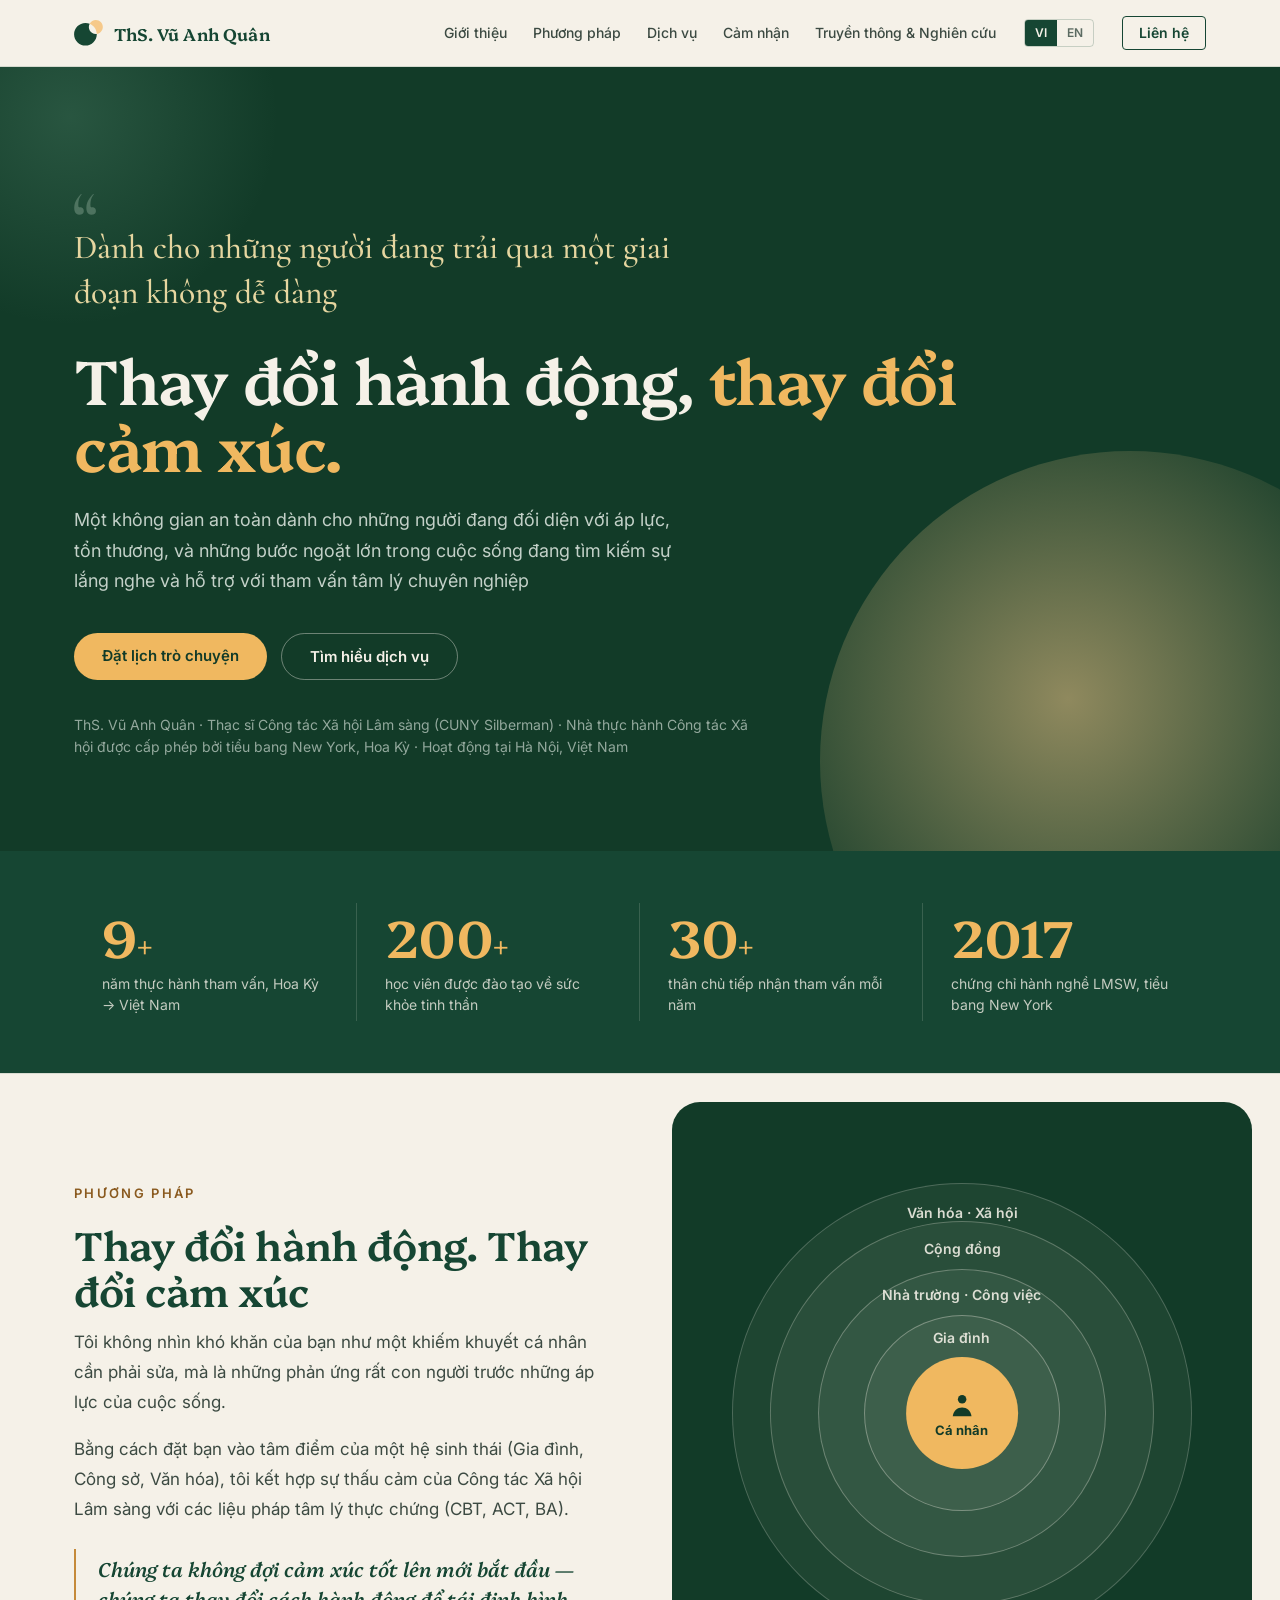
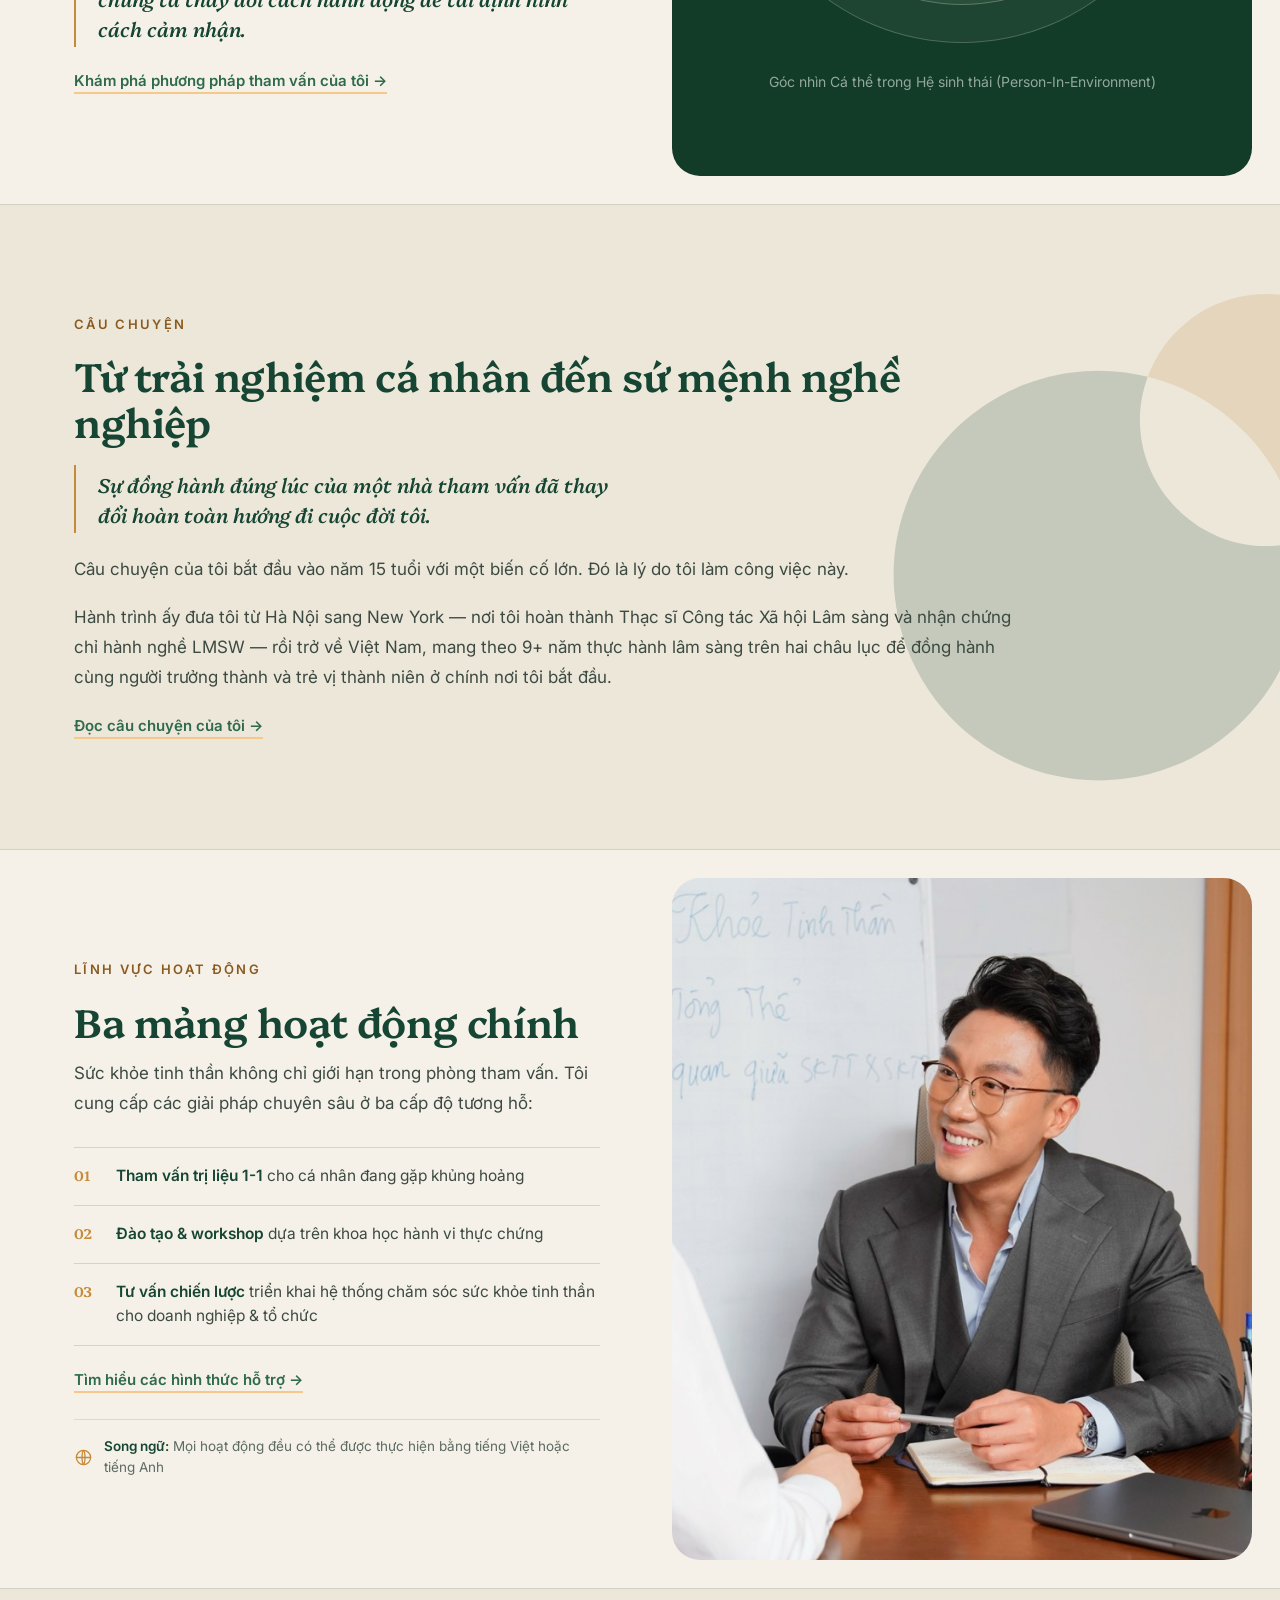
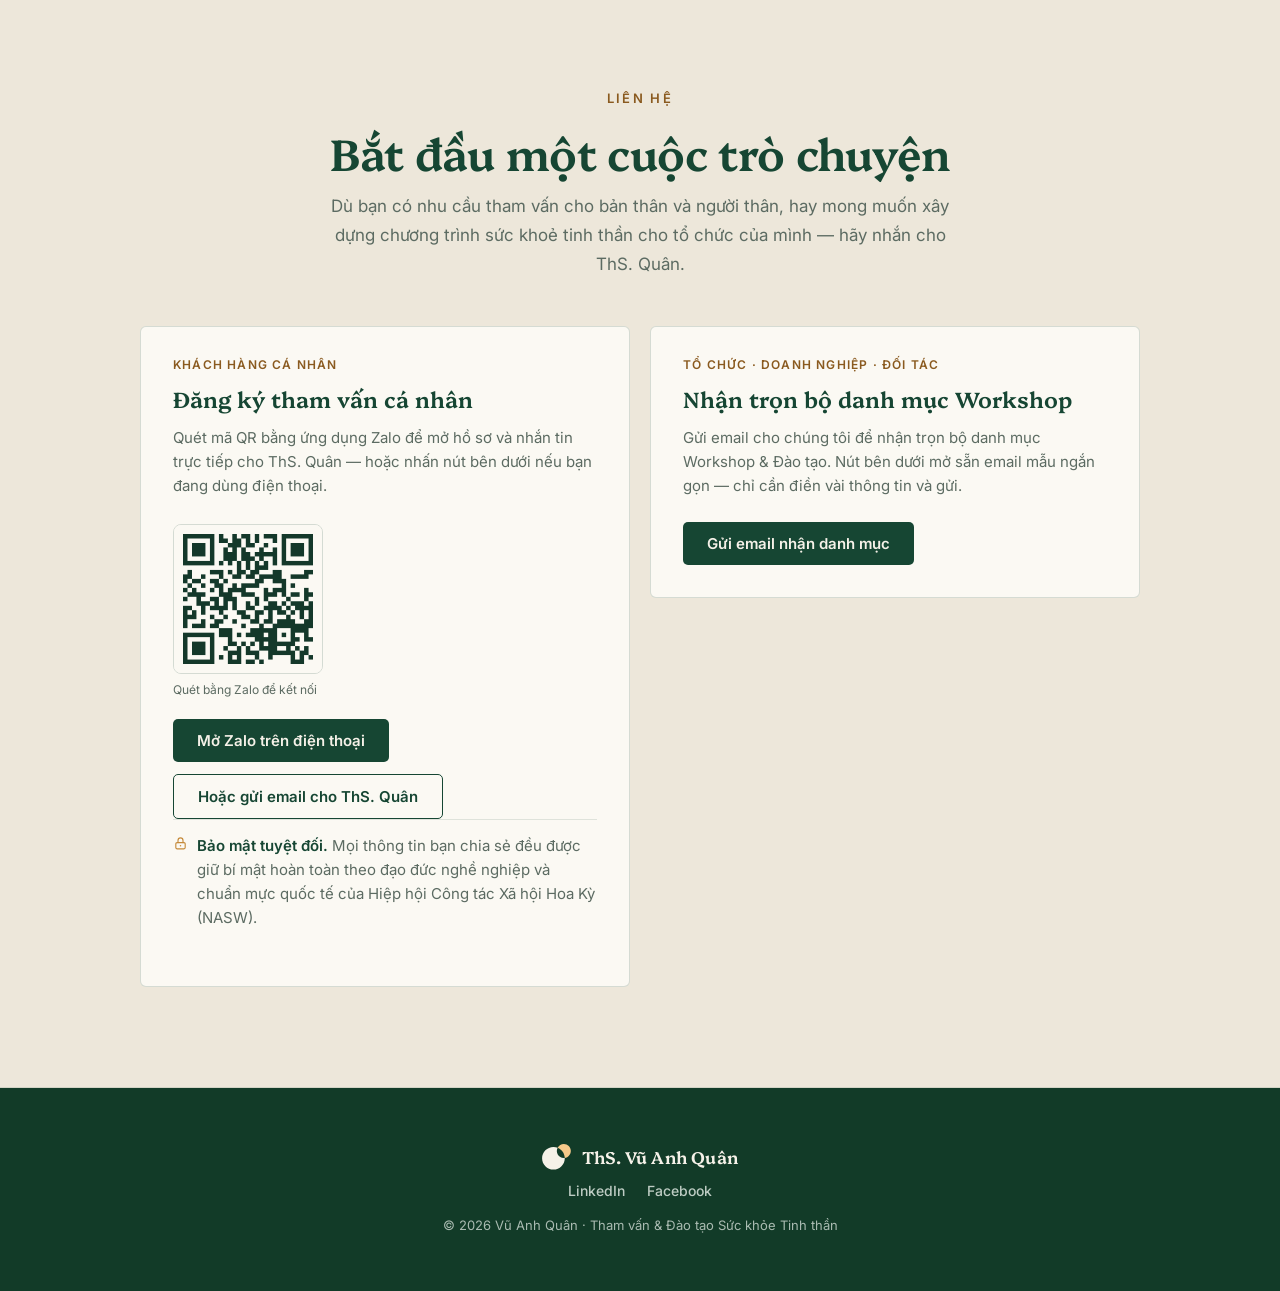
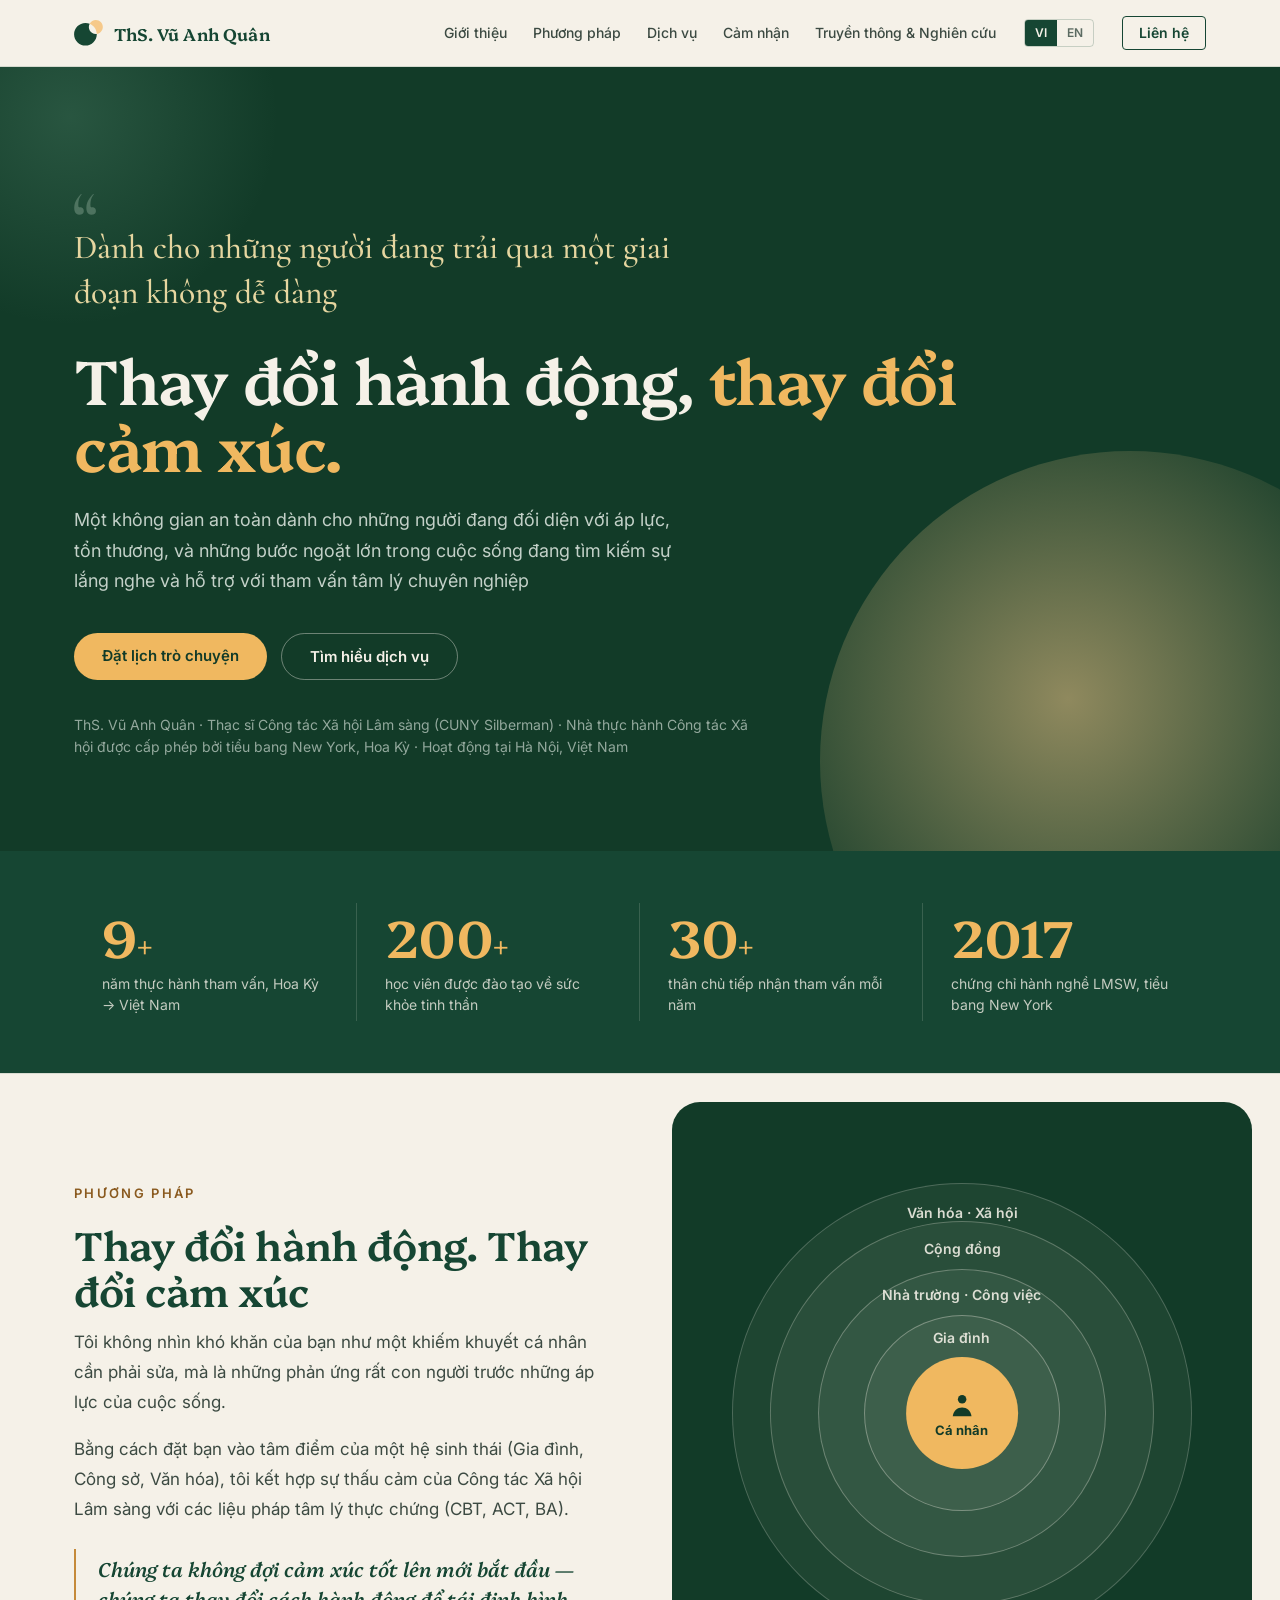
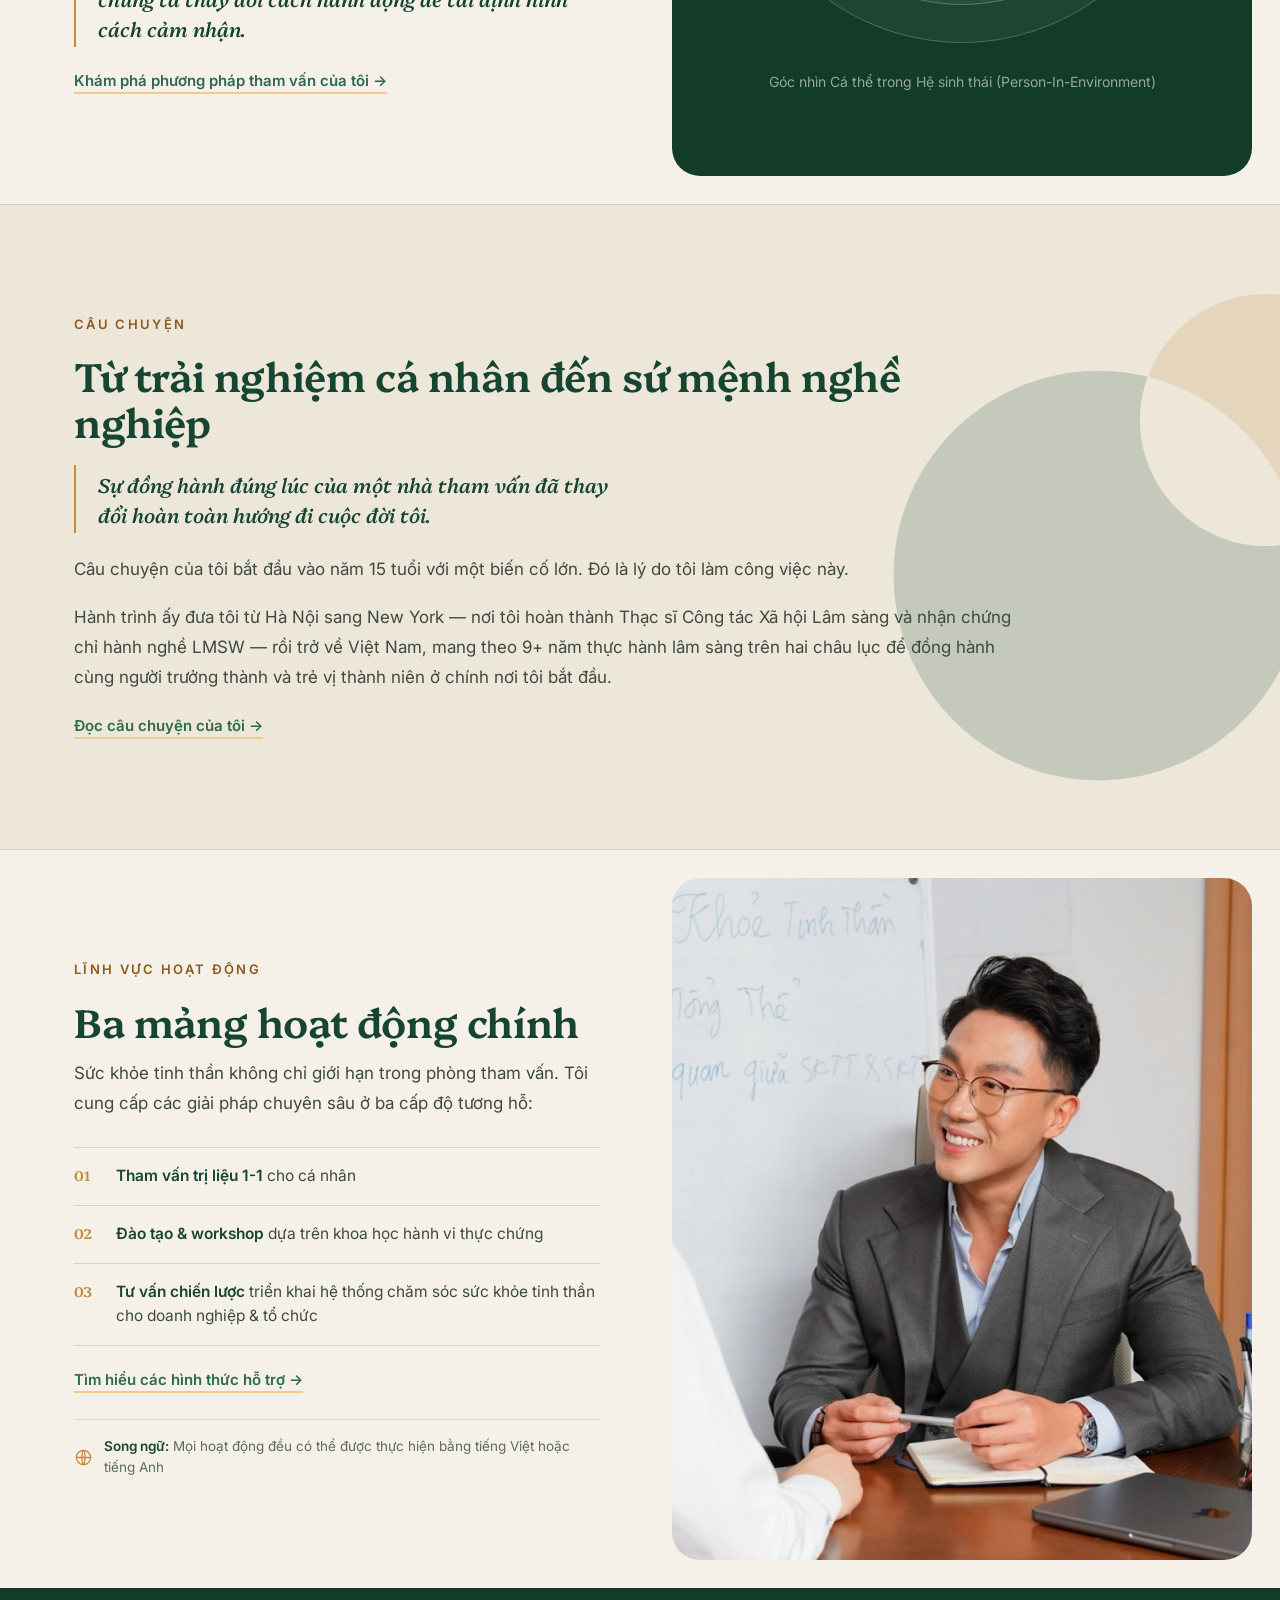
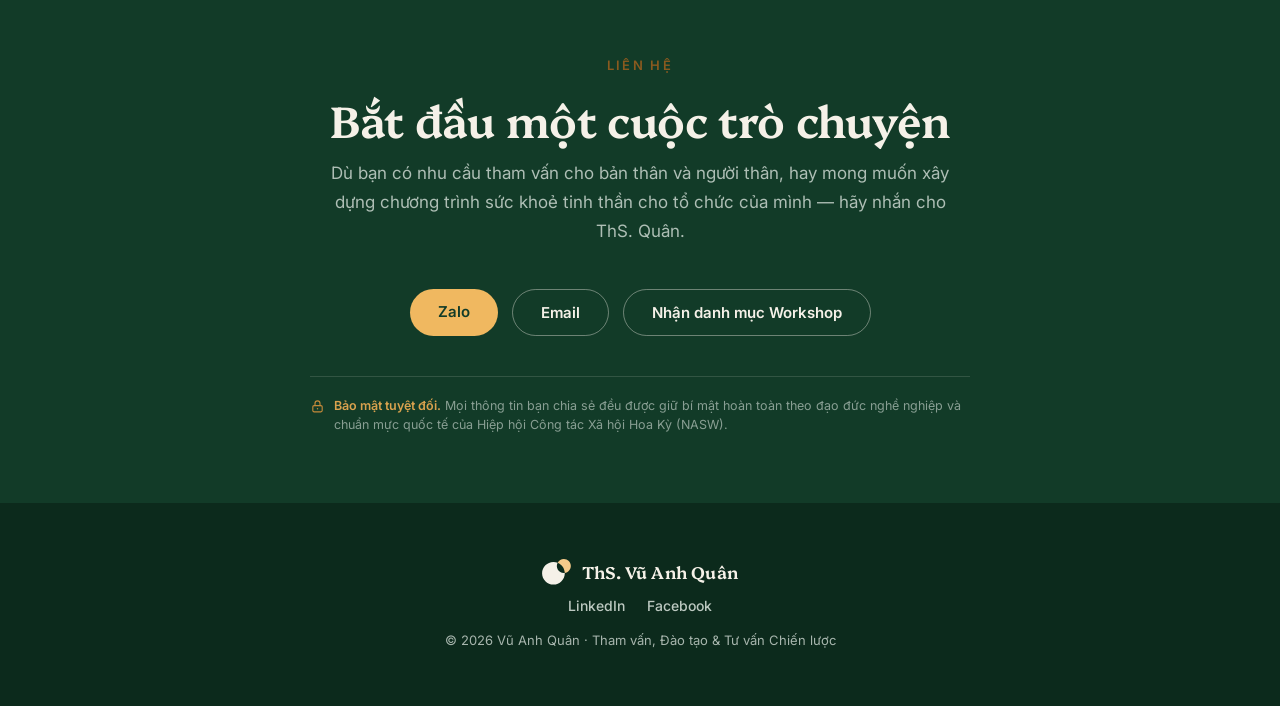
